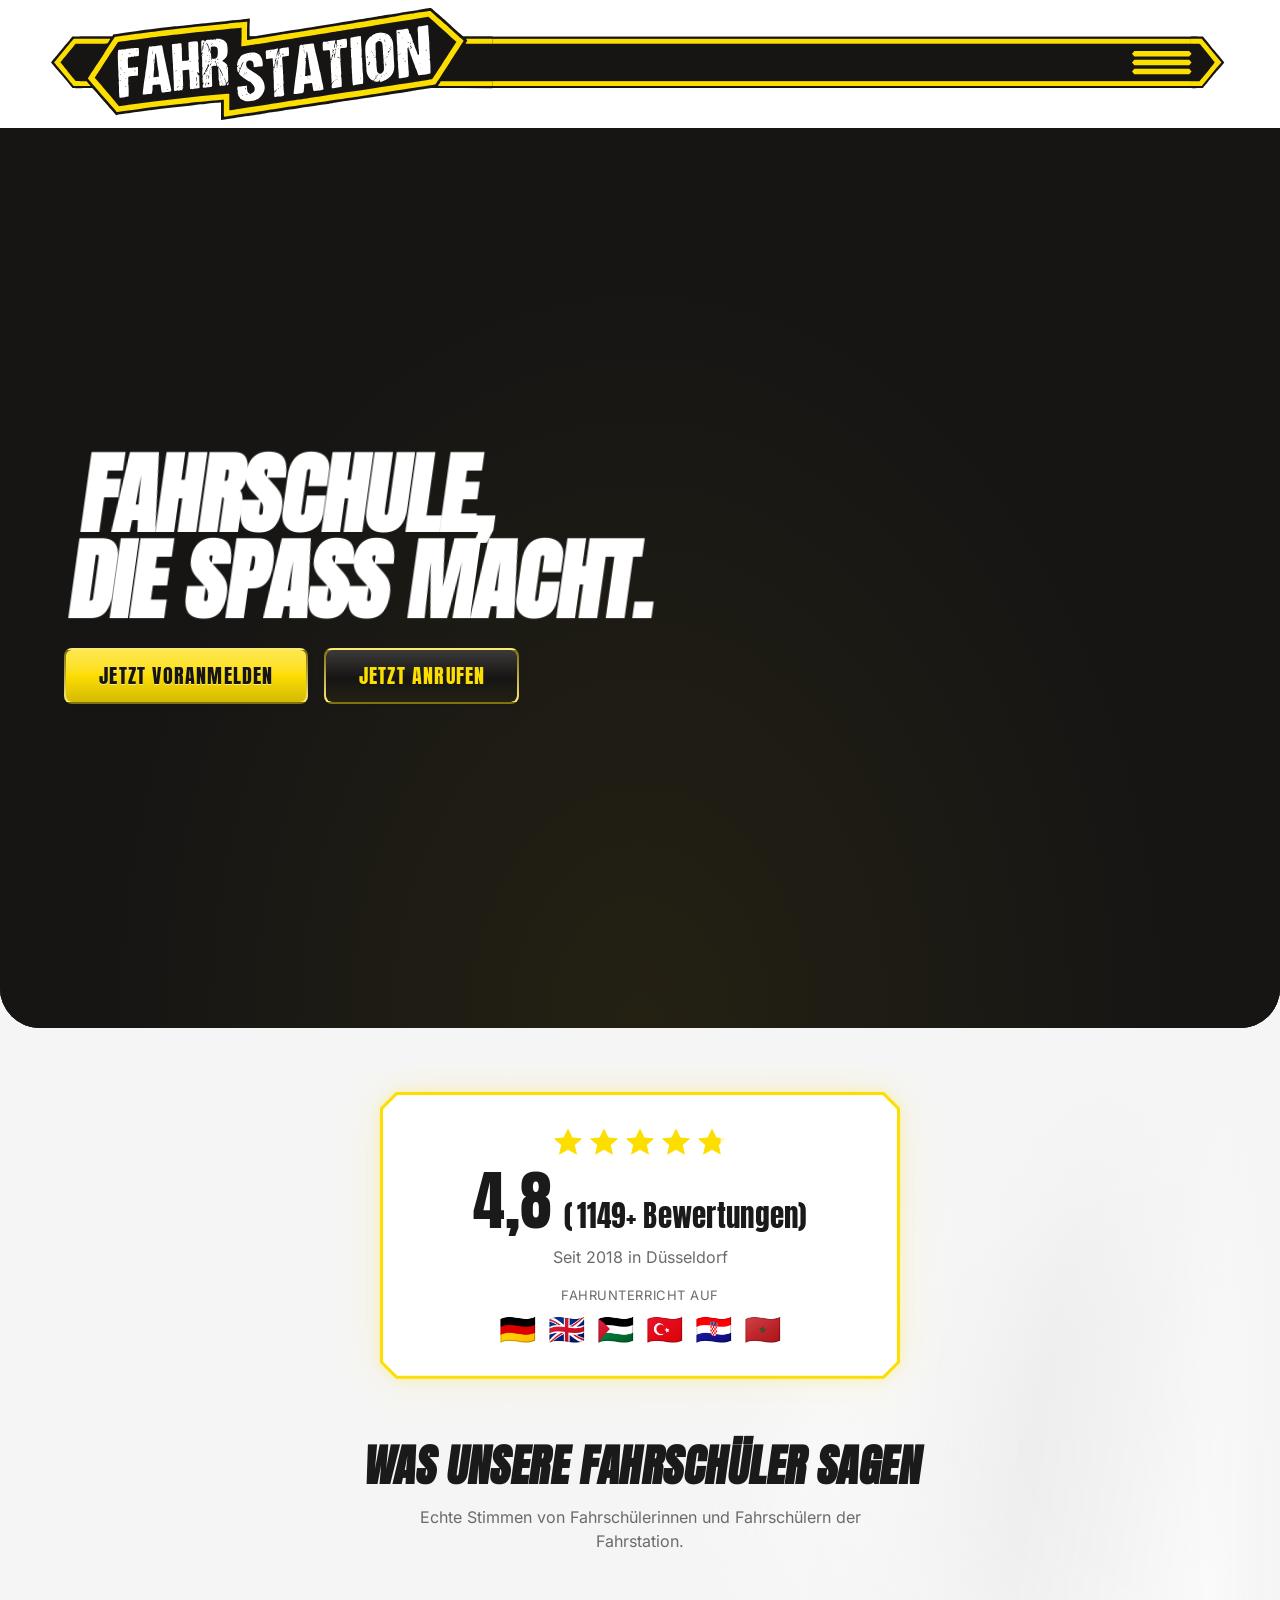
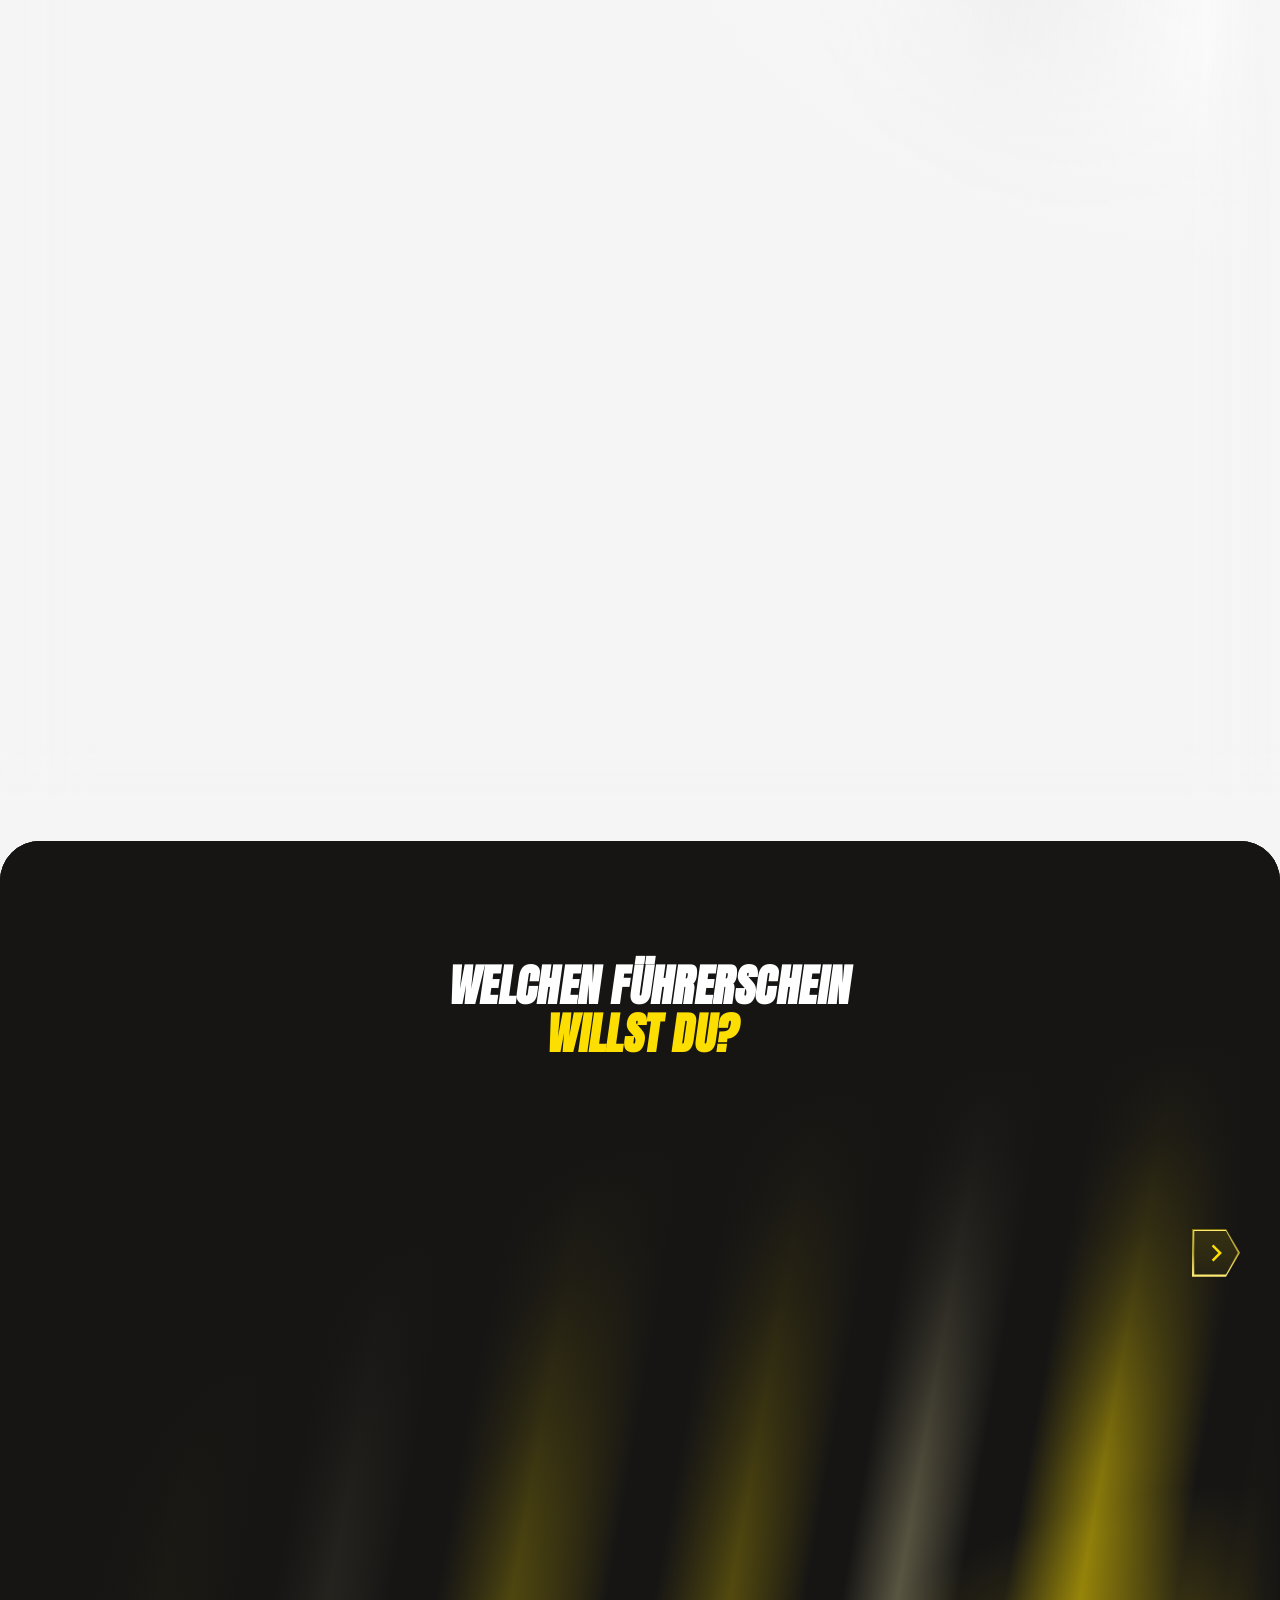
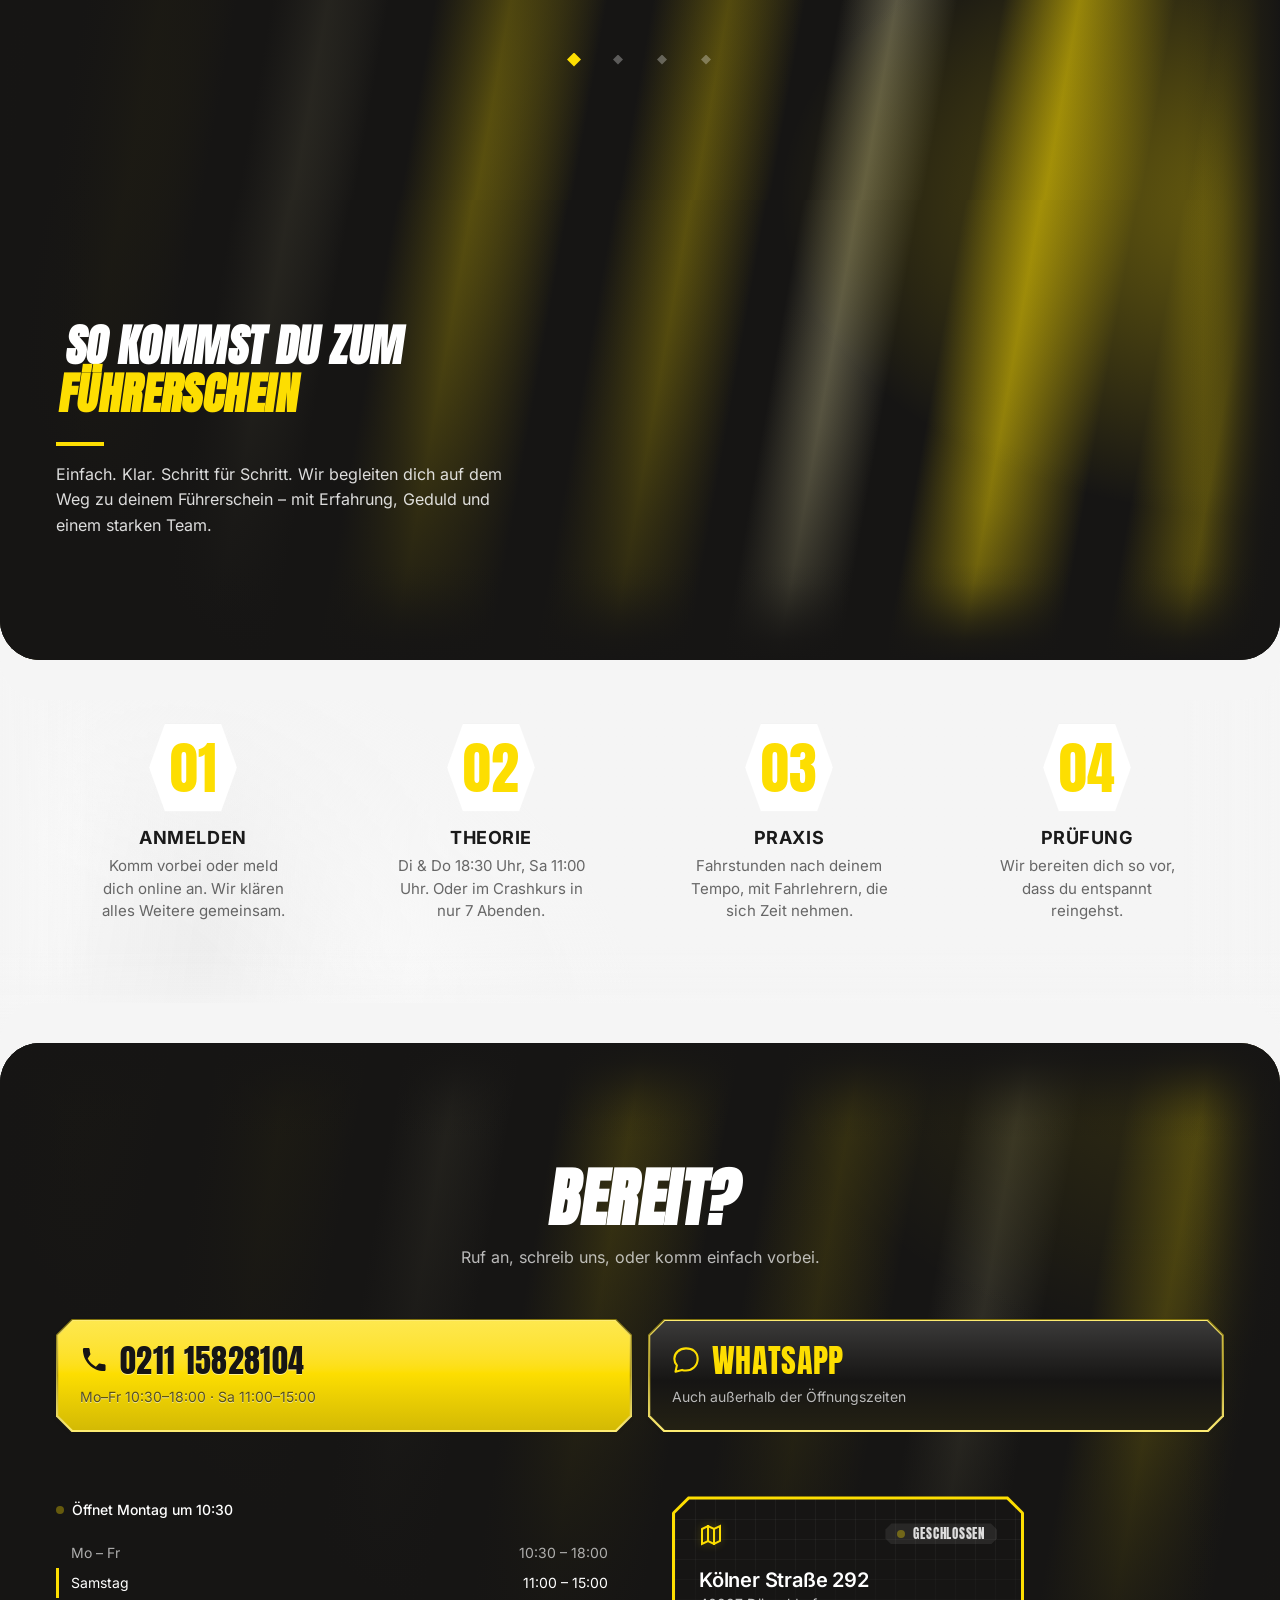
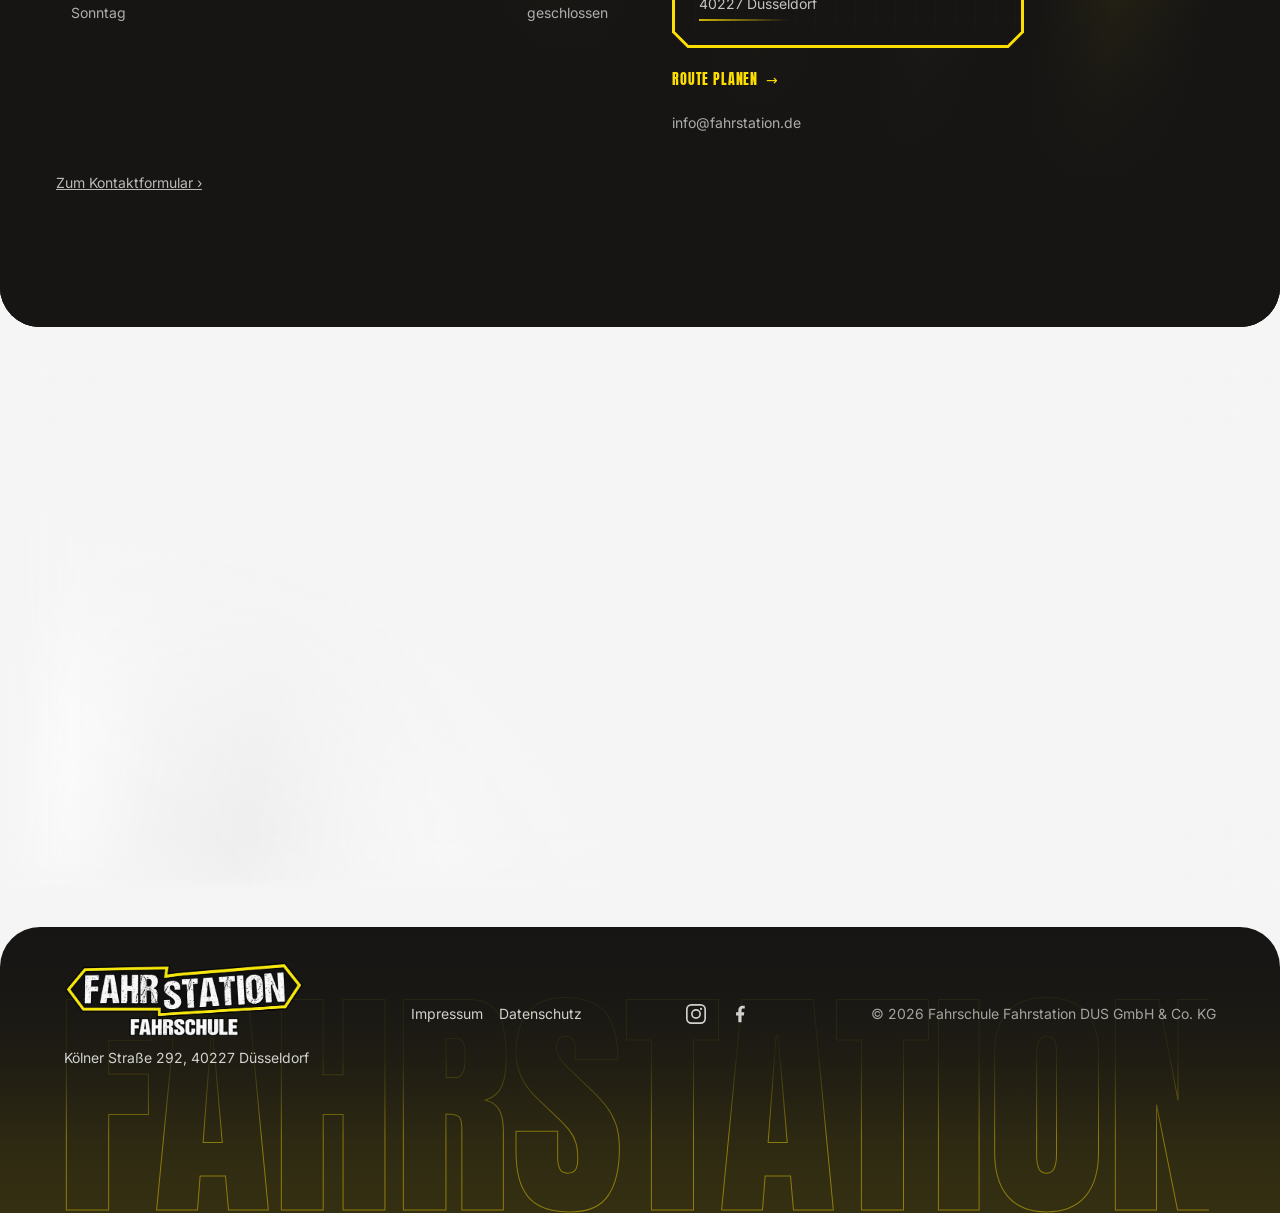
==== index.html @ 168fc4ba "FAQ: Label entfernt, Abstand oben verkürzt Co-Authored-By: Claude Sonnet 5.5 <noreply@anthropic.com>" ====
<!DOCTYPE html>
<html lang="de">
<head>
  <meta charset="UTF-8">
  <meta name="viewport" content="width=device-width, initial-scale=1">
  <title>Fahrstation Düsseldorf – Fahrschule, die Spaß macht</title>
  <meta name="description" content="Deine Fahrschule in Düsseldorf: alle Klassen, mehrsprachig, 5,0 Sterne – Fahrschule, die Spaß macht. Jetzt anmelden!">

  <meta property="og:title" content="Fahrstation Düsseldorf – Fahrschule, die Spaß macht">
  <meta property="og:description" content="Deine Fahrschule in Düsseldorf: alle Klassen, mehrsprachig, 5,0 Sterne – Fahrschule, die Spaß macht.">
  <meta property="og:image" content="assets/og-image.jpg">
  <meta property="og:type" content="website">
  <meta property="og:locale" content="de_DE">

  <link rel="icon" href="assets/icons/favicon.ico">
  <link rel="apple-touch-icon" href="assets/icons/apple-touch-icon.png">
  <link rel="manifest" href="manifest.json">

  <script>document.documentElement.classList.add('js');</script>
  <link rel="stylesheet" href="design-tokens.css?v=1425defe">
  <link rel="stylesheet" href="styles.css?v=71ea2fb0">

  <script type="application/ld+json">
  {
    "@context": "https://schema.org",
    "@type": ["LocalBusiness", "EducationalOrganization"],
    "name": "Fahrschule Fahrstation DUS GmbH & Co. KG",
    "foundingDate": "2018",
    "image": "assets/og-image.jpg",
    "telephone": "+49 211 15828104",
    "address": {
      "@type": "PostalAddress",
      "streetAddress": "Kölner Straße 292",
      "postalCode": "40227",
      "addressLocality": "Düsseldorf",
      "addressCountry": "DE"
    },
    "openingHoursSpecification": [
      {
        "@type": "OpeningHoursSpecification",
        "dayOfWeek": ["Monday", "Tuesday", "Wednesday", "Thursday", "Friday"],
        "opens": "10:30",
        "closes": "18:00"
      },
      {
        "@type": "OpeningHoursSpecification",
        "dayOfWeek": "Saturday",
        "opens": "11:00",
        "closes": "15:00"
      }
    ],
    "hasOfferCatalog": {
      "@type": "OfferCatalog",
      "name": "Führerscheinklassen",
      "itemListElement": [
        { "@type": "Course", "name": "Klasse A" },
        { "@type": "Course", "name": "Klasse B" },
        { "@type": "Course", "name": "Klasse C" },
        { "@type": "Course", "name": "Klasse D" }
      ]
    },
    "sameAs": [
      "https://www.instagram.com/fahrschule_fahrstation",
      "https://www.facebook.com/fahrstationduesseldorf"
    ]
  }
  </script>
  <script type="application/ld+json">
  {
    "@context": "https://schema.org",
    "@type": "FAQPage",
    "mainEntity": [
      {
        "@type": "Question",
        "name": "Wie melde ich mich an und was brauche ich dafür?",
        "acceptedAnswer": {
          "@type": "Answer",
          "text": "Für den Antrag brauchst du einen gültigen Ausweis, ein biometrisches Passfoto, einen Sehtest und den Nachweis über einen Erste-Hilfe-Kurs. Beim Antrag helfen wir dir gerne."
        }
      },
      {
        "@type": "Question",
        "name": "Wann findet der Theorieunterricht statt?",
        "acceptedAnswer": {
          "@type": "Answer",
          "text": "Dienstag und Donnerstag um 18:30 Uhr, Samstag um 11:00 Uhr. Im Crashkurs schaffst du die Theorie in nur 7 Abenden."
        }
      },
      {
        "@type": "Question",
        "name": "Ab welchem Alter darf ich welchen Führerschein machen?",
        "acceptedAnswer": {
          "@type": "Answer",
          "text": "Auto (B): ab 17 mit Begleitung, ab 18 allein. Motorrad: Mofa ab 15, A1 ab 16, A2 ab 18, A ab 24. LKW: C1 ab 18, C ab 21. Bus: D1 ab 18, D ab 24."
        }
      },
      {
        "@type": "Question",
        "name": "Wie viele Fahrstunden brauche ich und was kostet der Führerschein?",
        "acceptedAnswer": {
          "@type": "Answer",
          "text": "Die Zahl der Fahrstunden ist bei jedem anders und hängt davon ab, wie schnell du sicher fährst. Wir fahren in deinem Tempo und sagen dir ehrlich, wann du bereit bist. Vorgeschrieben sind außerdem die Sonderfahrten Überland, Autobahn und Nacht. Ein persönliches Angebot bekommst du direkt bei uns."
        }
      },
      {
        "@type": "Question",
        "name": "Wann erreiche ich euch?",
        "acceptedAnswer": {
          "@type": "Answer",
          "text": "Montag bis Freitag 10:30–18:00 Uhr, Samstag 11:00–15:00 Uhr. Telefon: 0211 15828104. Vor Ort: Kölner Straße 292. Per WhatsApp erreichst du uns auch außerhalb der Öffnungszeiten."
        }
      }
    ]
  }
  </script>
</head>
<body>

  <svg class="sprite-defs" aria-hidden="true" focusable="false" style="position:absolute;width:0;height:0;overflow:hidden">
    <symbol id="wordmark-badge" viewBox="0 0 1545 392"><path fill="#161514" d="M595,361L595,331L589,331C586,332 581,332 577,332C566,333 548,335 533,337C525,337 507,339 493,341C450,345 399,351 367,355C350,357 333,359 330,360C326,361 316,362 307,363C291,365 251,371 236,373L228,375L219,365C205,349 197,340 164,302C155,291 146,282 145,281C143,280 136,280 114,280C99,281 84,281 81,280L75,280L54,254C42,240 25,220 16,210L0,191L2,188C3,187 7,181 12,176C16,171 26,159 35,148C44,138 53,126 57,122C61,118 66,111 69,107L75,100L145,100L214,100L216,96C218,93 219,92 221,92C223,91 260,86 297,81C335,76 404,67 432,64C439,64 447,63 448,63C453,62 506,56 610,46C623,44 647,42 662,41C676,39 690,38 692,37L696,37L695,68L695,99L703,99C708,99 717,98 724,97C730,96 747,93 760,91C774,89 794,86 804,84C822,81 855,76 899,69C929,64 990,55 1021,49C1037,47 1056,44 1064,42C1073,41 1088,39 1099,37C1110,35 1134,31 1152,28C1170,25 1190,22 1195,22C1200,21 1217,18 1233,15C1263,11 1303,4 1320,1C1332,-0 1329,-2 1348,16C1356,22 1375,39 1392,54C1408,69 1426,85 1432,90L1443,100L1494,100L1545,100L1545,190L1545,281L1439,280L1332,280L1312,283C1302,285 1278,288 1260,291C1242,294 1216,298 1202,300C1187,302 1164,306 1150,308C1135,310 1111,314 1096,316C1082,318 1058,322 1044,324C1029,326 1002,330 984,333C966,336 942,339 930,341C920,343 897,346 881,348C865,351 839,355 823,357C807,360 788,363 780,364C772,365 757,367 747,369C729,372 712,375 679,379C670,381 648,384 631,387C614,390 599,392 597,392L595,392L595,361Z"/><path fill="#FDDE01" d="M605,351C605,335 605,321 605,321C603,319 452,335 386,343C329,350 320,352 278,358C257,361 237,363 235,364L230,364L223,355C219,350 202,331 186,313C140,260 129,247 129,246C129,246 134,239 139,230C149,216 166,189 186,159C195,145 223,102 224,101C224,100 314,88 372,81C441,73 509,65 607,56C632,53 659,50 667,50C675,49 683,48 684,48L687,48L686,80C686,107 686,112 687,112C689,112 713,108 778,98C802,94 833,89 848,87C873,83 948,71 985,65C1005,62 1074,51 1154,38C1181,34 1207,29 1212,28C1261,20 1327,10 1329,11C1330,12 1341,22 1353,33C1366,44 1379,56 1382,58C1385,61 1397,72 1408,82C1418,91 1431,103 1436,107C1440,111 1444,115 1444,115C1444,116 1438,125 1431,136C1424,147 1408,171 1396,190C1383,210 1367,235 1360,246C1352,257 1346,267 1346,267C1345,268 1323,271 1150,298C1060,312 1037,315 996,321C953,328 880,339 838,345C818,348 783,354 760,357C737,361 692,368 662,372C631,377 606,381 606,381C605,381 605,368 605,351ZM677,350C705,346 746,340 769,336C792,333 826,327 846,324C866,321 884,319 888,318C891,317 917,313 946,309C1290,257 1333,251 1335,248C1337,246 1349,227 1372,191C1389,166 1405,140 1413,128C1416,123 1419,119 1419,118C1419,118 1394,96 1370,74C1367,72 1360,65 1354,60C1349,55 1339,47 1333,41L1321,31L1299,34C1242,44 1200,50 1156,57C1130,62 1092,68 1071,71C1050,74 1029,78 1024,78C1009,81 927,94 908,97C871,103 858,105 808,113C744,123 673,134 670,134L666,134L667,102C667,84 667,69 667,69C666,69 651,71 633,72C614,74 593,77 584,77C544,81 429,94 385,99C343,104 235,119 235,119C233,121 178,206 165,226L153,244L174,268C194,292 238,343 238,344C238,344 257,341 280,338C385,323 497,310 616,300L624,300L624,329C624,353 624,358 625,358C626,358 649,355 677,350ZM76,269C74,266 59,248 42,228C25,208 11,191 11,191C11,190 76,111 78,109C79,108 96,108 144,108L208,108L203,116C198,123 197,124 194,124C192,125 167,125 138,125L86,125L75,139C28,196 33,190 34,192C35,193 47,207 60,224C74,241 86,255 86,255C86,256 95,256 105,256L125,256L131,264C135,268 138,272 138,272C138,273 125,273 109,273L79,273L76,269ZM1354,272C1354,272 1357,268 1360,264L1364,256L1455,256L1545,256L1545,264L1545,273L1449,273C1397,273 1354,273 1354,272ZM1451,124C1451,124 1452,121 1454,119C1458,113 1458,113 1454,110L1452,108L1498,108L1545,108L1545,116L1545,125L1498,125C1472,125 1451,125 1451,124Z"/><path fill="#FFFFFF" d="M683,326C673,324 660,317 660,312C660,312 660,311 659,311C657,311 655,305 655,302C655,300 655,299 654,299C653,298 653,291 654,291C655,291 655,291 654,290C653,289 652,287 652,283C652,276 653,274 658,275C659,275 660,275 661,275C666,273 677,272 678,273C679,274 679,274 680,273C681,271 684,270 685,272C686,272 686,277 686,282C687,294 690,299 695,299C696,299 697,300 698,301C699,302 699,302 699,301C699,300 700,299 701,299C705,299 710,294 712,290C715,282 712,272 704,265C701,261 698,259 698,258C699,257 698,257 698,258C693,259 658,234 658,229C658,228 660,222 662,216C665,210 667,204 668,202C669,200 670,197 671,196C672,194 673,192 674,190L674,188L671,191C670,192 668,196 667,198C666,200 665,204 664,207C662,211 662,211 660,210C656,207 656,209 659,211L661,214L658,221L655,227L654,224C652,219 650,206 652,206C654,206 657,202 656,200C655,199 655,199 653,202L651,204L651,202C651,194 657,176 660,176C661,176 661,175 661,175C661,172 666,167 671,164C682,157 698,154 712,156C721,158 728,161 732,167C736,172 740,181 740,184C739,185 740,186 740,187C741,187 741,190 741,193C741,196 741,199 741,200C742,203 741,204 728,205C710,208 710,208 709,205C709,204 709,202 710,202C711,201 711,201 710,201C709,201 709,200 709,198C709,187 702,182 693,184C686,186 683,190 683,197C683,208 687,211 719,231C739,245 746,255 748,276C749,287 744,299 735,309C730,315 722,320 721,320C720,319 719,320 719,320C718,321 716,322 713,323C711,324 707,325 705,325C699,327 690,327 683,326ZM240,313C239,312 239,305 238,291C238,280 238,267 237,263C237,258 237,255 238,255C239,254 239,253 238,252C237,250 236,245 237,243C238,243 238,242 237,242C236,242 236,239 236,234C236,229 236,223 236,219C235,215 235,198 234,180C234,145 234,146 240,146C242,146 244,146 245,146C245,145 249,145 254,145C258,144 262,144 263,144C264,143 268,143 271,143C275,142 278,142 279,142C280,141 296,140 302,140L307,140L308,154C308,162 307,168 307,168C307,168 306,168 304,168C303,169 301,169 298,169C295,170 294,170 294,168C294,167 294,167 292,169C291,171 290,171 286,171C284,171 282,171 281,171C281,172 279,172 277,172C269,172 269,173 269,186C269,197 270,208 270,209C270,210 271,210 273,210C274,209 279,209 282,209C286,208 290,208 291,207C292,207 293,207 293,209C294,210 294,210 294,209C294,207 303,205 304,207C305,208 305,234 304,236C303,237 301,237 298,237C296,237 293,237 292,237C292,238 288,238 284,238C275,239 270,240 271,242C271,243 271,244 270,245C269,245 269,246 270,246C271,247 271,264 270,264C269,264 269,264 270,265C272,266 273,308 271,310C270,310 264,311 258,312C251,313 245,313 243,314C242,314 241,313 240,313ZM782,311C782,310 781,306 781,303C781,297 781,296 785,293C788,289 793,284 792,284C791,284 789,286 786,289L781,294L781,292C781,290 781,287 781,286C780,284 780,270 780,255C779,240 779,226 778,223C778,221 778,219 779,219C780,219 779,214 778,213C777,211 777,209 778,209C779,209 779,210 779,210C779,211 780,212 780,212C781,212 782,211 782,210C782,205 785,194 787,192C788,191 788,190 787,190C785,190 783,194 782,200C780,208 779,209 778,204C778,202 777,199 777,196C777,190 776,177 775,176C774,175 774,175 773,176C772,176 769,177 766,177C763,177 761,178 760,178C759,179 754,179 753,178C753,177 752,171 752,163C751,150 752,147 755,148C756,149 757,149 757,148C758,147 766,146 776,145C778,145 780,145 781,145C784,144 794,142 795,142C795,143 792,156 791,157C791,158 791,159 790,160C790,162 790,164 790,166C789,169 789,170 790,170C790,170 791,169 791,168C791,167 791,165 792,164C793,162 793,159 794,156C795,153 795,152 796,153C797,155 797,165 796,166C795,166 795,167 796,167C797,169 798,167 798,164C798,162 799,161 800,161C800,161 801,161 801,160C801,159 801,159 800,159C800,159 799,158 799,156C799,154 799,153 799,153C800,153 800,151 799,149C799,146 800,144 800,143C802,141 822,137 824,138C824,139 825,139 825,138C826,137 831,137 832,138C832,139 833,146 833,153C833,169 833,168 826,168C823,168 821,169 820,169C820,170 818,170 817,170C810,170 809,171 809,178C810,183 811,202 812,220C812,225 812,229 812,230C813,230 813,235 813,240C813,245 813,253 814,258C814,265 814,267 813,267C812,267 812,267 813,268C813,269 814,275 814,282C815,289 815,297 816,299C817,307 815,308 799,310C797,310 792,310 790,311C784,312 783,312 782,311ZM671,307C671,306 670,306 669,306C669,306 668,306 668,307C669,308 670,308 670,308C671,308 671,308 671,307ZM687,304C688,303 685,300 684,301C684,302 685,305 686,305C686,305 687,305 687,304ZM321,302C321,301 322,288 324,273C326,258 328,243 329,240C329,237 330,232 330,228C332,218 332,217 336,188C336,187 337,180 337,174C343,133 342,135 346,135C348,135 349,135 350,135C350,133 352,134 352,135C352,136 352,137 353,137C353,138 354,137 353,136C353,135 353,134 355,134C356,134 357,134 358,134C372,132 386,130 387,130C388,131 389,133 390,135C391,143 396,168 400,186C402,197 405,209 405,212C406,216 407,222 408,224C408,226 409,231 410,234C411,237 412,242 412,246C413,249 415,255 415,260C419,277 419,276 421,286C421,291 419,293 415,293C413,293 406,294 400,295C391,296 389,296 388,295C387,294 385,284 384,272C383,267 382,267 373,268C369,269 365,269 365,269C365,268 363,269 361,269C357,270 354,273 355,276C356,277 356,282 355,288C354,300 353,301 347,301C345,301 340,301 336,302C327,303 321,303 321,302ZM849,299C849,298 850,291 851,282C852,274 854,258 855,248C857,236 858,225 859,221C860,215 863,191 863,186C864,181 866,163 867,158C868,154 868,147 869,142C870,131 871,130 877,129C881,129 881,130 882,132C883,134 883,136 883,136C882,136 883,137 883,138C885,142 885,140 883,134C882,128 881,128 888,128C891,127 897,126 902,126C906,125 912,124 914,124L919,124L921,130C921,134 923,141 924,146C925,151 926,157 927,158C927,159 928,163 929,167C931,175 937,201 939,212C940,217 941,222 942,224C943,226 944,232 945,238C947,247 948,254 951,266C952,268 952,271 952,272C953,274 953,277 953,278C955,283 953,286 950,286C948,287 941,288 934,289C923,291 921,291 919,290C918,289 917,281 915,270C914,262 913,261 907,263C904,263 900,264 899,264C897,264 893,265 891,265L886,267L886,277C884,298 885,297 874,298C870,299 865,299 864,300C854,301 849,301 849,299ZM431,290C431,289 430,283 430,277C430,271 430,258 429,250C429,241 428,227 428,220C427,213 427,203 427,198C426,187 425,168 424,150C424,142 424,134 423,132C423,127 424,126 432,126C435,125 439,125 440,125C451,123 456,123 456,124C457,125 457,133 458,143C458,160 459,184 459,185C461,186 479,184 481,183C483,181 484,176 483,174C482,174 482,164 482,152C481,140 481,130 481,130C481,130 481,128 481,125C480,120 481,119 493,118C515,115 514,115 515,129C515,148 516,169 517,174C517,177 517,180 516,181C515,183 515,186 516,187C517,187 517,196 517,206C518,215 518,224 519,225C520,228 518,229 515,226C512,224 510,225 513,229C514,230 514,230 512,231C510,231 510,231 512,232C515,232 516,233 516,235C516,237 516,237 518,236C519,235 519,236 519,242C519,251 520,269 520,275C521,281 520,281 506,282C503,283 498,283 494,284C490,284 487,284 487,283C487,283 487,279 486,275C486,271 486,261 486,254C485,246 485,234 484,228C484,222 484,216 483,216C482,215 466,217 463,218C460,218 460,220 461,228C461,233 462,245 462,256C463,274 463,275 461,275C460,275 459,276 459,276C459,277 460,278 461,277C464,277 464,279 461,282C460,284 459,285 460,286C462,287 459,288 456,288C455,287 453,287 453,288C450,290 443,290 443,288C443,287 443,287 442,288C441,290 440,290 439,290C438,289 437,290 436,290C436,291 432,291 431,290ZM409,286C409,285 408,285 408,285C407,285 406,285 406,286C406,287 407,287 408,287C408,287 409,287 409,286ZM681,281C681,279 679,278 679,280C679,283 680,286 681,285C682,284 682,282 681,281ZM798,282C799,280 797,280 796,281C795,282 795,283 796,283C796,283 797,283 798,282ZM941,280C941,279 941,279 940,279C939,279 939,279 939,280C939,281 939,281 940,281C941,281 941,281 941,280ZM983,279C981,276 983,265 985,263C988,260 993,253 993,253C992,253 990,255 987,258L982,264L982,258C982,256 982,252 982,250C981,249 981,241 981,232C980,216 979,196 979,191C978,189 979,188 980,188C981,188 981,187 980,186C979,185 978,183 978,182L978,180L980,182C982,184 982,184 982,182C982,179 985,169 987,166C988,162 988,161 985,164C983,165 982,166 983,166C983,167 984,168 983,169C983,170 982,172 982,175C981,177 981,179 980,179C979,179 977,171 977,166C978,155 975,145 973,147C972,147 969,148 965,148C962,149 958,149 957,149C952,151 951,149 951,134C951,119 951,118 957,118C958,118 964,118 969,117C974,116 979,115 980,115C980,116 981,115 982,115C983,114 988,113 990,114C990,115 991,115 991,114C993,112 996,113 996,115C995,115 995,118 994,120C994,123 993,125 993,126C992,128 991,131 991,138C990,143 993,140 994,134C994,130 995,126 996,124L997,122L998,126C998,128 999,130 999,130C1000,130 1001,123 1000,116C1000,112 1000,112 1003,112C1007,111 1015,110 1018,109C1020,109 1023,109 1027,108C1031,107 1034,107 1034,108C1035,109 1036,115 1036,123C1036,137 1036,137 1034,138C1031,139 1019,140 1017,140C1014,140 1012,143 1012,146C1012,156 1013,181 1014,182C1014,183 1014,184 1013,184C1012,185 1012,186 1013,186C1013,187 1014,193 1014,201C1015,209 1015,220 1016,225C1016,232 1016,236 1015,236C1014,238 1014,238 1015,239C1017,240 1019,274 1017,276C1016,277 991,281 986,281C985,281 984,280 983,279ZM444,277C444,277 445,276 446,275C447,275 448,273 446,273C445,273 442,276 442,278C442,278 442,279 443,279C444,279 444,278 444,277ZM532,278C530,277 531,268 533,265C535,262 535,260 533,262C531,263 531,263 531,258C531,256 531,251 530,249C530,246 531,243 531,242C532,240 532,240 531,239C529,238 529,211 531,210C531,209 532,208 531,208C531,207 530,208 529,209C528,210 528,210 529,208C529,207 529,204 529,202C529,201 529,193 529,184C529,176 528,169 528,169C526,169 527,165 529,162C532,157 532,153 529,157L527,159L527,154C527,151 527,147 527,144C526,142 526,135 526,128C526,116 526,116 528,114C531,113 534,113 535,114C535,115 536,116 536,116C537,116 537,115 537,115C536,114 537,113 537,113C538,113 538,114 538,115C537,117 538,118 540,117C541,116 542,115 542,114C541,112 546,111 552,111C555,111 557,111 558,111C559,110 565,110 565,111C565,112 566,112 567,111C568,110 570,109 572,109C575,109 575,109 574,111C573,112 573,113 574,113C575,113 576,112 576,110C577,108 578,108 585,108C591,108 593,108 594,109C594,110 595,111 596,110C602,109 611,116 615,124C619,135 620,160 615,169C613,173 607,180 603,182C599,185 599,187 604,188C608,190 612,193 616,199L618,203L616,205C613,208 613,210 616,207C618,206 618,206 619,207C620,209 620,215 619,215C618,215 618,215 619,216C619,217 620,225 620,236C621,254 621,254 618,258C617,260 616,262 616,262C616,265 614,262 612,256C609,248 607,244 606,244C606,244 607,248 609,253C613,263 614,267 612,267C611,267 611,268 611,269C612,271 609,272 602,272C598,272 598,272 599,270C600,269 600,269 599,269C598,269 597,270 597,271C596,272 595,273 594,273C590,273 589,270 589,262C589,258 588,255 588,255C587,254 586,241 587,240C588,240 588,239 587,239C587,238 586,231 586,223L585,209L587,211C590,214 592,217 592,220C592,220 593,223 594,224C597,228 600,234 600,236C600,236 601,237 602,237C603,237 604,238 597,224C594,217 591,212 590,212C588,212 586,208 587,206C588,205 588,205 587,205C586,205 585,205 585,206C585,208 584,207 582,204C580,202 580,202 581,200C582,199 579,192 577,193C577,194 578,195 579,196C580,198 580,198 579,199C578,200 578,201 578,202C578,203 577,203 575,202C570,202 562,204 562,206C562,207 561,208 561,209C560,210 560,210 561,209C563,209 563,210 563,223C563,237 564,257 564,268C565,276 564,277 552,277C546,277 542,278 542,278C542,280 537,279 537,278C536,277 536,277 536,278C536,279 533,279 532,278ZM263,274C263,274 262,273 261,273C259,273 259,273 260,274C261,275 262,276 262,276C263,276 263,275 263,274ZM805,274C805,273 805,273 804,273C803,273 803,273 803,274C803,275 803,275 804,275C805,275 805,275 805,274ZM544,262L544,260L542,263C540,265 539,267 540,267C541,268 541,270 541,271C541,274 541,274 542,270C542,268 543,264 544,262ZM511,269C511,268 512,266 512,265C513,264 513,264 512,263C511,262 510,263 510,265C509,267 508,269 508,270C507,270 507,271 508,271C509,273 510,271 511,269ZM928,271C928,270 927,270 927,270C926,270 926,270 926,271C927,272 928,272 928,272C929,272 929,272 928,271ZM1057,270C1056,268 1055,259 1054,240C1054,233 1054,227 1053,227C1053,226 1053,223 1053,220C1053,216 1053,211 1052,207C1052,203 1052,194 1052,186C1052,178 1051,172 1051,172C1050,172 1050,170 1050,168C1050,165 1050,159 1050,154C1049,145 1049,144 1051,142C1052,140 1052,140 1051,140C1049,141 1049,142 1048,124C1048,121 1048,115 1048,112C1047,105 1048,103 1054,103C1057,102 1062,102 1065,101C1068,100 1072,100 1074,99C1076,99 1079,99 1080,99C1085,97 1085,96 1086,130C1087,140 1087,149 1088,150C1088,151 1088,153 1087,153C1086,154 1086,155 1087,155C1088,156 1088,171 1087,171C1086,171 1086,171 1086,172C1086,173 1087,173 1088,173C1089,173 1089,175 1089,181C1089,185 1089,191 1090,193C1090,195 1090,203 1090,210C1091,218 1091,226 1092,230C1093,246 1093,263 1092,264C1091,266 1088,266 1084,266C1080,267 1077,267 1076,267C1075,268 1072,268 1068,269C1065,270 1062,270 1060,271C1059,271 1058,270 1057,270ZM615,269C615,268 616,266 618,263L621,258L621,262C622,268 621,270 618,270C617,270 616,270 615,269ZM601,264C599,261 597,260 597,260C597,261 604,269 605,268C605,268 604,266 601,264ZM796,268C796,267 795,266 794,266C794,266 793,267 793,268C793,268 794,269 794,269C795,269 796,268 796,268ZM553,265C556,262 555,261 552,262C549,262 548,263 549,266C550,268 552,267 553,265ZM611,263C611,262 610,261 609,262C608,262 609,264 610,264C611,264 611,264 611,263ZM591,259C590,258 590,258 590,259C590,260 591,261 592,260C592,260 592,259 591,259ZM596,257C596,256 596,256 595,256C594,256 594,256 594,257C594,258 594,258 595,258C596,258 596,258 596,257ZM1136,257C1134,257 1132,256 1131,256C1130,255 1135,246 1137,246C1139,246 1139,245 1139,244C1138,243 1139,241 1142,238C1144,235 1146,233 1146,232C1145,232 1139,239 1134,247L1128,255L1123,252C1112,245 1104,230 1104,216C1104,213 1104,210 1104,209C1103,208 1103,202 1103,195C1102,188 1102,176 1101,168C1098,130 1101,118 1113,105C1118,99 1119,99 1121,100C1122,101 1122,101 1122,99C1121,98 1128,92 1131,92C1132,92 1133,91 1134,91C1136,89 1140,88 1148,87C1150,87 1153,87 1154,86C1159,86 1171,89 1178,92C1190,99 1198,115 1198,134C1198,142 1200,178 1201,194C1203,215 1199,228 1187,241C1179,249 1170,254 1159,257C1150,259 1150,259 1151,254L1151,250L1149,254C1147,258 1145,259 1136,257ZM244,255C244,254 243,254 242,254C241,254 241,255 242,256C242,257 244,256 244,255ZM511,250C511,246 511,243 511,243C510,243 510,242 510,241C509,240 509,242 509,247C509,255 510,258 511,257C511,256 511,253 511,250ZM449,254C449,254 448,253 447,253C446,253 446,253 447,254C448,255 449,256 449,256C450,256 450,255 449,254ZM597,252C596,251 595,253 596,254C596,255 596,255 597,254C597,253 597,253 597,252ZM370,252C370,251 369,250 369,250C368,250 368,251 369,252C369,252 370,253 370,253C371,253 371,252 370,252ZM998,252C998,251 998,251 997,251C996,251 996,251 996,252C996,253 996,253 997,253C998,253 998,253 998,252ZM905,250C904,249 904,249 904,250C904,251 905,252 906,251C906,251 906,250 905,250ZM1002,249C1002,248 1002,248 1001,248C1000,248 1000,248 1000,249C1000,250 1000,250 1001,250C1002,250 1002,250 1002,249ZM263,247C263,246 263,246 262,246C261,246 261,246 261,247C261,248 261,248 262,248C263,248 263,248 263,247ZM546,245C546,244 546,243 545,243C544,243 543,246 544,247C544,249 546,247 546,245ZM900,246C899,245 899,245 899,246C899,247 900,248 901,247C901,247 901,246 900,246ZM1084,247C1084,246 1084,246 1083,246C1082,246 1082,246 1082,247C1082,248 1082,248 1083,248C1084,248 1084,248 1084,247ZM553,244C554,238 554,235 553,235C552,235 551,236 551,242C550,248 551,249 553,244ZM1152,246C1153,245 1153,244 1152,244C1152,244 1151,245 1151,246C1150,246 1150,247 1150,247C1151,247 1151,246 1152,246ZM595,244C595,244 595,243 594,243C593,243 592,245 593,245C594,246 595,246 595,244ZM1217,245C1217,244 1217,243 1217,242C1217,242 1217,236 1217,229C1216,222 1216,213 1215,209C1215,205 1215,194 1214,186C1213,174 1213,169 1214,168C1215,167 1215,167 1214,167C1213,167 1213,165 1213,162C1213,160 1213,153 1212,148C1212,144 1212,137 1212,134C1210,112 1210,102 1210,93C1209,87 1209,82 1209,81C1207,80 1210,77 1212,77C1213,78 1215,77 1216,77C1216,76 1220,76 1224,76C1228,75 1231,75 1232,75C1234,73 1248,72 1249,73C1251,75 1254,84 1253,86C1253,86 1253,87 1254,88C1255,88 1257,90 1258,93C1259,95 1261,101 1263,106C1267,116 1267,118 1266,118C1265,117 1265,117 1265,118C1265,118 1266,119 1267,120C1269,121 1273,132 1273,134C1272,134 1272,135 1273,135C1273,136 1276,142 1279,150C1284,165 1284,166 1287,164C1288,163 1288,161 1288,156C1287,152 1287,150 1288,150C1289,150 1289,150 1288,149C1287,148 1286,135 1285,114C1285,97 1284,82 1283,76C1283,67 1285,64 1290,64C1295,64 1297,63 1305,62C1318,60 1319,60 1320,61C1320,62 1321,70 1321,81C1322,91 1322,100 1323,102C1323,103 1323,111 1324,120C1324,141 1325,153 1326,167C1327,177 1326,179 1325,180C1324,182 1324,182 1325,182C1327,182 1327,183 1328,202C1328,207 1328,214 1328,218C1329,229 1329,230 1319,231C1316,232 1307,233 1300,234C1290,236 1287,236 1286,235C1285,233 1280,221 1280,219C1280,218 1280,217 1279,217C1279,216 1278,214 1277,212C1276,210 1274,205 1273,200C1271,195 1269,190 1268,188C1267,185 1264,176 1260,166C1257,156 1254,148 1254,147C1254,146 1254,145 1253,145C1251,145 1251,141 1253,139C1254,138 1254,138 1252,138C1247,139 1247,140 1248,149C1249,169 1249,178 1249,179C1248,179 1248,180 1249,180C1249,180 1250,186 1250,194C1251,201 1251,213 1252,220C1253,240 1253,242 1245,242C1242,243 1240,243 1239,243C1238,244 1236,244 1234,244C1231,245 1227,245 1224,246C1219,246 1218,246 1217,245ZM346,242C346,241 346,241 345,241C344,241 344,241 344,242C344,243 344,243 345,243C346,243 346,243 346,242ZM899,242C899,241 899,240 898,240C898,240 898,241 898,242C898,242 898,243 899,243C900,243 900,242 899,242ZM373,241L378,241L377,234C377,227 377,226 376,220C375,215 374,208 373,203C373,201 372,193 371,186C370,179 369,169 368,166C368,161 367,159 366,159C366,159 365,159 365,160C365,160 364,165 364,170C363,176 363,183 363,186C363,189 363,192 362,192C362,192 361,195 361,199C361,202 361,209 361,214C360,219 360,227 359,232L359,242L363,242C366,242 370,242 373,241ZM547,238C547,235 547,233 546,234C545,235 544,241 545,241C545,241 546,240 547,238ZM1002,239C1002,238 1002,238 1001,238C1000,238 1000,238 1000,239C1000,240 1000,240 1001,240C1002,240 1002,240 1002,239ZM1138,238C1140,235 1139,235 1136,238C1135,239 1134,240 1135,240C1135,240 1137,239 1138,238ZM1158,237C1158,236 1157,236 1157,237C1156,237 1156,238 1156,239C1157,240 1158,240 1158,239C1159,239 1159,238 1158,237ZM455,238C455,238 455,237 454,236C453,236 453,237 453,237C453,238 453,239 454,239C455,239 455,239 455,238ZM876,238C876,237 875,236 874,237C873,237 874,239 875,239C876,239 876,239 876,238ZM997,237C997,236 997,236 996,236C995,236 995,237 995,238C995,238 995,239 996,238C997,238 997,237 997,237ZM900,236C905,236 909,235 909,235C909,235 909,232 909,228C907,217 907,217 907,215C906,214 905,207 904,200C904,197 899,166 897,156C897,151 894,152 894,158C894,161 894,166 893,171L893,178L891,176C890,175 889,174 888,174C888,175 891,180 892,180C893,180 893,181 893,182C893,183 892,183 890,182C890,181 889,181 889,182C888,182 889,184 890,184C892,186 892,186 892,192C891,196 891,203 891,208C890,213 890,222 890,228C889,235 889,238 890,238C891,238 895,237 900,236ZM540,230C541,226 541,226 539,227C538,227 538,227 538,226C539,226 539,225 538,225C537,224 537,225 536,227C536,229 535,230 535,231C534,231 534,232 534,234C534,236 534,236 536,234C537,233 539,231 540,230ZM594,235C594,234 594,234 593,234C592,234 592,234 592,235C592,236 592,236 593,236C594,236 594,236 594,235ZM677,233C676,233 674,234 674,235C674,236 675,236 676,235C676,234 677,234 677,233ZM1167,235C1168,234 1166,233 1165,234C1164,234 1165,236 1166,236C1166,236 1167,236 1167,235ZM244,232C244,232 243,231 243,231C241,232 241,234 242,234C243,234 244,233 244,232ZM557,228C556,227 556,224 556,221C557,218 557,217 556,219C554,224 556,233 558,231C558,230 558,229 557,228ZM589,228C589,227 589,227 588,228C587,228 587,229 587,229C587,230 587,230 588,230C589,229 589,228 589,228ZM684,228C685,228 685,227 685,226C684,226 681,227 681,229C681,230 682,230 684,228ZM1156,229C1162,226 1167,217 1165,213C1165,212 1165,210 1166,209C1167,208 1167,208 1166,208C1165,208 1165,206 1165,203C1165,201 1165,198 1165,197C1164,196 1164,189 1164,181C1163,173 1163,166 1163,165C1162,164 1162,158 1162,151C1160,126 1160,124 1158,121C1154,114 1146,114 1140,120L1136,124L1136,133C1136,138 1136,142 1136,143C1135,144 1135,145 1136,145C1137,146 1138,172 1136,172C1136,172 1135,172 1135,173C1135,174 1136,174 1136,174C1138,174 1138,175 1138,178C1138,181 1138,184 1139,186C1139,187 1139,193 1139,199C1141,222 1141,223 1145,227C1148,230 1151,231 1156,229ZM1174,228C1174,226 1172,227 1172,229C1171,230 1171,230 1172,230C1173,230 1174,229 1174,228ZM678,228C678,227 678,227 677,227C676,227 676,227 676,228C676,229 676,229 677,229C678,229 678,229 678,228ZM258,227C258,226 257,226 256,226C256,226 255,226 255,227C255,228 256,228 256,228C257,228 258,228 258,227ZM544,222C542,219 543,217 546,219C547,220 547,220 548,218C548,217 548,216 547,216C545,216 546,214 548,212C549,211 550,209 549,209C549,208 550,206 552,205C554,203 554,202 553,201C553,200 552,199 552,198C552,196 551,196 549,199C548,201 547,202 548,203C549,203 548,206 545,210C544,212 543,214 543,214C543,215 542,216 541,218C539,220 539,220 540,222C543,225 546,225 544,222ZM787,223C787,222 787,222 786,222C785,222 785,222 785,223C785,224 785,224 786,224C787,224 787,224 787,223ZM440,218C440,216 439,217 437,219C435,222 436,224 438,221C439,220 440,218 440,218ZM295,221C296,221 295,219 294,218C293,217 293,217 293,219C293,222 294,223 295,221ZM495,220C495,219 495,219 494,220C493,220 493,221 493,221C493,222 493,222 494,222C495,221 495,220 495,220ZM248,216C248,215 247,215 246,215C246,215 245,215 245,216C245,217 246,217 246,217C247,217 248,217 248,216ZM558,214C558,214 558,213 557,213C556,213 556,214 556,214C556,215 556,216 557,216C558,216 558,215 558,214ZM615,212C615,212 615,211 614,210C613,210 613,211 613,211C613,212 613,213 614,213C615,213 615,213 615,212ZM684,210C684,210 684,209 683,210C682,210 682,211 682,212C682,212 682,213 683,212C684,212 684,211 684,210ZM1296,210C1296,209 1294,210 1294,212C1294,213 1294,213 1295,212C1296,211 1297,210 1296,210ZM245,210C247,207 245,206 244,209C243,210 242,211 242,211C242,213 244,212 245,210ZM999,209C999,208 999,208 998,208C997,209 997,210 997,210C997,211 997,211 998,210C999,210 999,209 999,209ZM792,207C792,206 792,206 791,206C790,206 790,206 790,207C790,208 790,208 791,208C792,208 792,208 792,207ZM805,203C802,200 799,199 801,201C801,202 807,206 808,206C808,206 807,205 805,203ZM792,202C794,191 795,180 795,180C794,180 794,182 793,184C792,189 791,194 791,192C791,191 791,190 790,190C789,190 789,191 790,194C790,196 790,199 790,201C790,206 792,206 792,202ZM584,202C584,201 583,201 583,202C582,202 581,203 582,203C582,204 584,203 584,202ZM1173,197C1171,195 1170,196 1171,200C1171,203 1171,203 1173,201C1174,199 1174,199 1173,197ZM560,198C559,197 560,196 560,195C561,194 562,193 562,193C562,191 558,195 557,198C557,199 557,200 557,200C559,201 560,200 560,198ZM1114,197C1114,197 1115,195 1115,193C1117,190 1117,189 1116,188C1115,187 1112,191 1112,194C1112,195 1112,196 1111,196C1110,196 1110,198 1111,200C1113,201 1115,199 1114,197ZM586,192C586,191 584,192 584,194C584,195 584,195 585,194C586,193 587,192 586,192ZM1171,192C1171,191 1171,190 1170,190C1169,191 1169,192 1169,193C1169,193 1169,194 1170,194C1171,194 1171,193 1171,192ZM1293,194C1293,193 1291,192 1291,193C1290,194 1291,194 1291,194C1292,194 1293,194 1293,194ZM576,187C573,185 572,185 574,189C575,192 575,192 577,190C578,189 578,189 576,187ZM360,189C360,187 358,186 358,188C358,189 360,191 361,191C361,190 361,190 360,189ZM555,187C555,186 555,186 554,186C553,185 551,188 552,190C552,191 552,191 554,189C554,188 555,187 555,187ZM583,190C583,189 583,189 582,189C581,189 581,189 581,190C581,191 581,191 582,191C583,191 583,191 583,190ZM1244,183C1244,182 1242,183 1240,185C1239,187 1237,189 1237,189C1237,190 1239,189 1240,187C1242,185 1244,183 1244,183ZM488,187C487,186 486,186 485,186C484,187 486,189 488,189C489,189 489,189 488,187ZM563,186C563,186 562,185 562,185C561,185 560,186 560,187C560,188 562,188 563,186ZM789,187C789,187 788,186 788,185C787,184 787,183 788,180C790,177 790,175 788,176C787,177 786,178 786,179C786,181 785,182 784,182C783,182 783,184 785,186C786,188 789,189 789,187ZM544,186C544,185 543,185 542,185C542,185 541,185 541,186C541,187 542,187 542,187C543,187 544,187 544,186ZM361,183C360,180 358,179 358,181C358,182 361,186 362,186C362,185 362,184 361,183ZM246,184C246,183 246,183 245,183C244,183 244,183 244,184C244,185 244,185 245,185C246,185 246,185 246,184ZM556,178C556,177 556,177 555,178C554,178 554,179 554,180C554,182 554,182 555,180C555,179 556,178 556,178ZM565,177C566,177 567,178 568,178C570,180 571,180 571,178C571,178 572,177 573,177C581,177 584,169 584,154C584,138 581,135 568,135C564,135 561,136 560,136C559,137 559,149 560,151C561,151 561,152 560,152C559,152 552,138 552,135C552,133 546,123 544,122C543,122 543,122 544,124C545,125 546,127 546,128C546,129 547,131 548,132C552,139 554,146 551,151C550,152 550,153 551,153C551,153 552,152 553,150L554,146L557,151C560,156 561,158 559,156C558,155 557,155 557,156C556,157 556,157 557,157C559,157 562,164 560,165C559,166 559,166 560,166C561,167 561,170 561,174C561,181 562,184 563,180C563,179 564,177 565,177ZM583,181C584,180 584,179 583,178C583,177 582,177 582,178C582,178 582,180 581,180C581,182 582,183 583,181ZM575,180C576,179 576,178 575,178C575,178 574,179 574,180C573,180 573,181 574,181C574,181 575,180 575,180ZM588,179C588,178 586,177 586,178C585,179 586,179 586,179C587,179 588,179 588,179ZM796,177C796,176 796,174 797,173C797,171 797,171 796,172C794,175 793,178 795,178C796,178 796,177 796,177ZM1234,177C1234,176 1233,176 1232,176C1232,176 1231,176 1231,177C1231,178 1232,178 1232,178C1233,178 1234,178 1234,177ZM786,175C786,174 785,174 784,174C783,174 783,175 784,176C784,177 786,176 786,175ZM994,168C994,166 995,161 995,158C997,149 996,148 994,157C993,162 992,163 991,161C991,160 990,159 990,159C989,159 990,163 991,164C991,164 992,165 992,166C992,167 992,170 992,172C992,179 994,175 994,168ZM1011,176C1011,175 1004,171 1002,171C1000,171 1002,173 1007,175C1011,177 1011,177 1011,176ZM1170,175C1170,174 1170,174 1169,174C1168,174 1168,174 1168,175C1168,176 1168,176 1169,176C1170,176 1170,176 1170,175ZM557,172C555,172 555,173 556,174C556,175 556,175 557,174C558,173 558,172 557,172ZM1109,173C1109,172 1109,171 1108,170C1107,168 1105,170 1106,173C1107,175 1109,175 1109,173ZM1132,174C1132,173 1132,173 1131,173C1130,173 1130,173 1130,174C1130,175 1130,175 1131,175C1132,175 1132,175 1132,174ZM1177,171C1178,170 1179,168 1178,168C1178,168 1174,171 1174,172C1174,174 1176,173 1177,171ZM805,170C805,170 805,169 804,169C803,169 803,170 803,170C803,171 803,172 804,172C805,172 805,171 805,170ZM530,165C530,163 528,165 529,167C529,168 529,168 530,167C531,166 531,165 530,165ZM549,166C549,166 548,165 548,165C547,165 546,166 546,167C546,168 548,168 549,166ZM556,164C555,163 555,164 555,166C555,167 555,168 556,167C556,167 556,165 556,164ZM1131,165C1131,164 1130,164 1129,164C1129,165 1129,166 1130,166C1132,167 1133,166 1131,165ZM687,165C688,165 688,164 687,164C686,163 686,164 686,164C686,166 687,166 687,165ZM804,165C804,164 804,164 803,164C802,164 802,164 802,165C802,166 802,166 803,166C804,166 804,166 804,165ZM250,163C250,162 249,162 248,162C247,162 247,162 248,163C249,165 251,165 250,163ZM1219,162C1218,160 1217,161 1217,164C1218,165 1218,165 1219,164C1220,163 1220,163 1219,162ZM700,163C700,162 700,162 699,162C698,162 698,162 698,163C698,164 698,164 699,164C700,164 700,164 700,163ZM814,162C814,160 811,158 810,160C809,161 809,161 810,163C812,164 814,164 814,162ZM357,158C357,155 356,153 355,153C354,153 354,155 355,156C356,156 356,158 356,160C356,161 356,163 357,163C357,163 357,161 357,158ZM1182,162C1182,161 1182,161 1181,161C1181,161 1180,161 1180,162C1179,163 1180,163 1180,163C1181,163 1182,163 1182,162ZM1244,161C1244,161 1244,160 1243,160C1242,159 1242,160 1242,160C1242,161 1242,162 1243,162C1244,162 1244,162 1244,161ZM278,158C278,158 277,158 275,158C272,158 271,160 274,160C276,161 278,159 278,158ZM433,159C434,157 432,157 431,158C430,159 430,160 431,160C431,160 432,160 433,159ZM1224,159C1224,158 1224,158 1223,158C1222,158 1222,158 1222,159C1222,160 1222,160 1223,160C1224,160 1224,160 1224,159ZM887,156C886,155 886,155 886,156C886,158 887,159 888,158C888,157 888,156 887,156ZM988,153C987,151 985,151 985,154C985,156 987,158 988,157C989,156 989,155 988,153ZM1127,157C1126,155 1124,155 1124,156C1124,157 1125,158 1126,158C1126,158 1127,157 1127,157ZM1184,153C1186,150 1186,149 1185,149C1183,149 1179,154 1179,155C1179,158 1182,156 1184,153ZM770,152C770,151 770,151 769,151C768,151 767,152 767,153C767,154 767,154 768,154C769,154 770,153 770,152ZM1123,153C1123,152 1123,152 1122,152C1121,152 1121,152 1121,153C1121,154 1121,154 1122,154C1123,154 1123,154 1123,153ZM887,151C887,149 885,147 884,148C884,149 885,152 886,152C887,152 887,151 887,151ZM356,148C355,147 355,148 355,149C355,150 355,151 356,150C356,150 356,148 356,148ZM990,147C989,145 986,147 987,150C988,151 988,151 990,150C991,148 991,148 990,147ZM300,149C300,148 300,148 299,148C298,148 298,148 298,149C298,150 298,150 299,150C300,150 300,150 300,149ZM532,146C533,143 533,140 534,128C535,126 535,123 536,122C538,119 537,119 534,121C532,124 532,124 533,125C534,126 534,127 532,131C530,133 529,136 530,136C530,137 530,140 530,144C530,151 531,152 532,146ZM998,144C998,144 998,143 997,143C996,143 995,145 995,148C995,150 998,146 998,144ZM1315,148C1316,148 1316,147 1315,146C1313,146 1311,147 1311,148C1312,149 1315,149 1315,148ZM986,146C986,145 986,145 985,145C984,145 984,146 984,147C984,147 984,148 985,148C986,147 986,146 986,146ZM1190,143C1190,142 1189,142 1189,143C1188,143 1188,144 1188,145C1189,146 1190,146 1190,145C1191,145 1191,144 1190,143ZM1262,140C1263,140 1263,138 1262,138C1262,137 1261,136 1260,134C1260,131 1259,131 1257,132C1256,133 1256,133 1258,135L1260,138L1257,141C1253,144 1253,146 1257,143C1259,141 1261,140 1262,140ZM1007,142C1007,141 1006,140 1005,141C1004,141 1005,143 1006,143C1007,143 1007,143 1007,142ZM1187,141C1187,140 1187,140 1186,140C1185,140 1184,141 1184,142C1184,143 1184,143 1185,143C1186,143 1187,142 1187,141ZM541,139C540,138 540,139 540,140C540,141 540,142 541,141C541,141 541,139 541,139ZM999,135C1000,132 1000,130 998,131C998,132 997,139 998,139C998,139 999,137 999,135ZM1191,138C1191,137 1189,135 1189,135C1188,136 1189,139 1190,139C1191,139 1191,139 1191,138ZM490,134C490,133 490,133 489,133C488,133 488,133 488,134C488,135 488,135 489,135C490,135 490,135 490,134ZM1017,133C1016,131 1013,129 1012,131C1011,132 1011,132 1012,133C1014,134 1017,134 1017,133ZM1172,131C1172,130 1172,130 1171,130C1170,130 1170,130 1170,131C1170,132 1170,132 1171,132C1172,132 1172,132 1172,131ZM1003,130C1003,129 1003,129 1002,129C1001,129 1001,129 1001,130C1001,131 1001,131 1002,131C1003,131 1003,131 1003,130ZM563,128C564,127 565,125 565,125C565,123 565,123 563,125C559,129 559,131 563,128ZM543,127C544,126 542,125 541,126C540,126 541,128 542,128C542,128 543,128 543,127ZM1259,122C1257,120 1255,123 1257,125C1258,126 1258,126 1259,124C1259,123 1259,122 1259,122ZM1073,124C1073,123 1072,122 1072,122C1070,122 1070,123 1071,124C1072,125 1073,125 1073,124ZM1251,119C1248,118 1248,118 1249,120C1250,121 1250,121 1249,122C1249,123 1248,124 1248,124C1248,125 1249,124 1250,122C1253,120 1253,119 1251,119ZM971,123C971,122 970,122 970,122C969,122 968,122 968,123C968,124 969,124 970,124C970,124 971,124 971,123ZM607,121C607,121 607,120 606,121C605,121 605,122 606,122C606,123 607,123 607,121ZM1170,117C1169,117 1169,115 1169,113C1169,111 1169,110 1168,110C1168,110 1167,111 1167,113C1168,114 1168,116 1168,117C1168,118 1168,119 1169,119C1170,119 1170,118 1170,117ZM590,117C590,116 590,116 589,116C588,116 588,116 588,117C588,118 588,118 589,118C590,118 590,118 590,117ZM1150,110C1150,109 1150,108 1149,108C1149,108 1148,109 1148,110C1148,110 1149,111 1149,111C1150,111 1150,110 1150,110ZM1154,109C1154,108 1154,108 1153,108C1153,108 1152,108 1152,109C1151,110 1152,110 1152,110C1153,110 1154,110 1154,109ZM1190,106C1190,105 1190,105 1189,105C1188,105 1188,105 1188,106C1188,107 1188,107 1189,107C1190,107 1190,107 1190,106ZM1232,104C1232,103 1232,103 1231,104C1230,106 1230,107 1231,106C1232,106 1232,105 1232,104ZM1155,100C1156,100 1156,99 1155,99C1154,98 1154,99 1154,99C1154,101 1155,101 1155,100ZM1172,94C1171,93 1170,93 1170,93C1169,93 1169,93 1170,94C1170,95 1171,95 1171,95C1172,95 1172,95 1172,94ZM1222,89C1222,88 1220,86 1218,85L1215,83L1214,86C1213,89 1213,90 1214,88C1216,86 1216,86 1219,88C1222,90 1222,90 1222,89Z"/></symbol>
  </svg>

  <header class="site-header" id="site-header">
    <div class="site-header__inner">
      <a class="site-header__banner" href="./" aria-label="Fahrstation Düsseldorf – Startseite">
        <svg class="banner" aria-hidden="true"><rect class="banner__bar banner__bar--body"/><rect class="banner__bar banner__bar--edge-top"/><rect class="banner__bar banner__bar--edge-bottom"/><svg class="banner__cap" x="0" y="0" width="100%" height="100%" viewBox="0 0 1545 392" preserveAspectRatio="xMinYMid meet"><path fill="#161514" d="M595,361L595,331L589,331C586,332 581,332 577,332C566,333 548,335 533,337C525,337 507,339 493,341C450,345 399,351 367,355C350,357 333,359 330,360C326,361 316,362 307,363C291,365 251,371 236,373L228,375L219,365C205,349 197,340 164,302C155,291 146,282 145,281C143,280 136,280 114,280C99,281 84,281 81,280L75,280L54,254C42,240 25,220 16,210L0,191L2,188C3,187 7,181 12,176C16,171 26,159 35,148C44,138 53,126 57,122C61,118 66,111 69,107L75,100L145,100L214,100L216,96C218,93 219,92 221,92C223,91 260,86 297,81C335,76 404,67 432,64C439,64 447,63 448,63C453,62 506,56 610,46C623,44 647,42 662,41C676,39 690,38 692,37L696,37L695,68L695,99L703,99C708,99 717,98 724,97C730,96 747,93 760,91C774,89 794,86 804,84C822,81 855,76 899,69C929,64 990,55 1021,49C1037,47 1056,44 1064,42C1073,41 1088,39 1099,37C1110,35 1134,31 1152,28C1170,25 1190,22 1195,22C1200,21 1217,18 1233,15C1263,11 1303,4 1320,1C1332,-0 1329,-2 1348,16C1356,22 1375,39 1392,54C1408,69 1426,85 1432,90L1443,100L1494,100L1545,100L1545,190L1545,281L1439,280L1332,280L1312,283C1302,285 1278,288 1260,291C1242,294 1216,298 1202,300C1187,302 1164,306 1150,308C1135,310 1111,314 1096,316C1082,318 1058,322 1044,324C1029,326 1002,330 984,333C966,336 942,339 930,341C920,343 897,346 881,348C865,351 839,355 823,357C807,360 788,363 780,364C772,365 757,367 747,369C729,372 712,375 679,379C670,381 648,384 631,387C614,390 599,392 597,392L595,392L595,361Z"/><path fill="#FDDE01" d="M605,351C605,335 605,321 605,321C603,319 452,335 386,343C329,350 320,352 278,358C257,361 237,363 235,364L230,364L223,355C219,350 202,331 186,313C140,260 129,247 129,246C129,246 134,239 139,230C149,216 166,189 186,159C195,145 223,102 224,101C224,100 314,88 372,81C441,73 509,65 607,56C632,53 659,50 667,50C675,49 683,48 684,48L687,48L686,80C686,107 686,112 687,112C689,112 713,108 778,98C802,94 833,89 848,87C873,83 948,71 985,65C1005,62 1074,51 1154,38C1181,34 1207,29 1212,28C1261,20 1327,10 1329,11C1330,12 1341,22 1353,33C1366,44 1379,56 1382,58C1385,61 1397,72 1408,82C1418,91 1431,103 1436,107C1440,111 1444,115 1444,115C1444,116 1438,125 1431,136C1424,147 1408,171 1396,190C1383,210 1367,235 1360,246C1352,257 1346,267 1346,267C1345,268 1323,271 1150,298C1060,312 1037,315 996,321C953,328 880,339 838,345C818,348 783,354 760,357C737,361 692,368 662,372C631,377 606,381 606,381C605,381 605,368 605,351ZM677,350C705,346 746,340 769,336C792,333 826,327 846,324C866,321 884,319 888,318C891,317 917,313 946,309C1290,257 1333,251 1335,248C1337,246 1349,227 1372,191C1389,166 1405,140 1413,128C1416,123 1419,119 1419,118C1419,118 1394,96 1370,74C1367,72 1360,65 1354,60C1349,55 1339,47 1333,41L1321,31L1299,34C1242,44 1200,50 1156,57C1130,62 1092,68 1071,71C1050,74 1029,78 1024,78C1009,81 927,94 908,97C871,103 858,105 808,113C744,123 673,134 670,134L666,134L667,102C667,84 667,69 667,69C666,69 651,71 633,72C614,74 593,77 584,77C544,81 429,94 385,99C343,104 235,119 235,119C233,121 178,206 165,226L153,244L174,268C194,292 238,343 238,344C238,344 257,341 280,338C385,323 497,310 616,300L624,300L624,329C624,353 624,358 625,358C626,358 649,355 677,350ZM76,269C74,266 59,248 42,228C25,208 11,191 11,191C11,190 76,111 78,109C79,108 96,108 144,108L208,108L203,116C198,123 197,124 194,124C192,125 167,125 138,125L86,125L75,139C28,196 33,190 34,192C35,193 47,207 60,224C74,241 86,255 86,255C86,256 95,256 105,256L125,256L131,264C135,268 138,272 138,272C138,273 125,273 109,273L79,273L76,269ZM1354,272C1354,272 1357,268 1360,264L1364,256L1455,256L1545,256L1545,264L1545,273L1449,273C1397,273 1354,273 1354,272ZM1451,124C1451,124 1452,121 1454,119C1458,113 1458,113 1454,110L1452,108L1498,108L1545,108L1545,116L1545,125L1498,125C1472,125 1451,125 1451,124Z"/><path fill="#FFFFFF" d="M683,326C673,324 660,317 660,312C660,312 660,311 659,311C657,311 655,305 655,302C655,300 655,299 654,299C653,298 653,291 654,291C655,291 655,291 654,290C653,289 652,287 652,283C652,276 653,274 658,275C659,275 660,275 661,275C666,273 677,272 678,273C679,274 679,274 680,273C681,271 684,270 685,272C686,272 686,277 686,282C687,294 690,299 695,299C696,299 697,300 698,301C699,302 699,302 699,301C699,300 700,299 701,299C705,299 710,294 712,290C715,282 712,272 704,265C701,261 698,259 698,258C699,257 698,257 698,258C693,259 658,234 658,229C658,228 660,222 662,216C665,210 667,204 668,202C669,200 670,197 671,196C672,194 673,192 674,190L674,188L671,191C670,192 668,196 667,198C666,200 665,204 664,207C662,211 662,211 660,210C656,207 656,209 659,211L661,214L658,221L655,227L654,224C652,219 650,206 652,206C654,206 657,202 656,200C655,199 655,199 653,202L651,204L651,202C651,194 657,176 660,176C661,176 661,175 661,175C661,172 666,167 671,164C682,157 698,154 712,156C721,158 728,161 732,167C736,172 740,181 740,184C739,185 740,186 740,187C741,187 741,190 741,193C741,196 741,199 741,200C742,203 741,204 728,205C710,208 710,208 709,205C709,204 709,202 710,202C711,201 711,201 710,201C709,201 709,200 709,198C709,187 702,182 693,184C686,186 683,190 683,197C683,208 687,211 719,231C739,245 746,255 748,276C749,287 744,299 735,309C730,315 722,320 721,320C720,319 719,320 719,320C718,321 716,322 713,323C711,324 707,325 705,325C699,327 690,327 683,326ZM240,313C239,312 239,305 238,291C238,280 238,267 237,263C237,258 237,255 238,255C239,254 239,253 238,252C237,250 236,245 237,243C238,243 238,242 237,242C236,242 236,239 236,234C236,229 236,223 236,219C235,215 235,198 234,180C234,145 234,146 240,146C242,146 244,146 245,146C245,145 249,145 254,145C258,144 262,144 263,144C264,143 268,143 271,143C275,142 278,142 279,142C280,141 296,140 302,140L307,140L308,154C308,162 307,168 307,168C307,168 306,168 304,168C303,169 301,169 298,169C295,170 294,170 294,168C294,167 294,167 292,169C291,171 290,171 286,171C284,171 282,171 281,171C281,172 279,172 277,172C269,172 269,173 269,186C269,197 270,208 270,209C270,210 271,210 273,210C274,209 279,209 282,209C286,208 290,208 291,207C292,207 293,207 293,209C294,210 294,210 294,209C294,207 303,205 304,207C305,208 305,234 304,236C303,237 301,237 298,237C296,237 293,237 292,237C292,238 288,238 284,238C275,239 270,240 271,242C271,243 271,244 270,245C269,245 269,246 270,246C271,247 271,264 270,264C269,264 269,264 270,265C272,266 273,308 271,310C270,310 264,311 258,312C251,313 245,313 243,314C242,314 241,313 240,313ZM782,311C782,310 781,306 781,303C781,297 781,296 785,293C788,289 793,284 792,284C791,284 789,286 786,289L781,294L781,292C781,290 781,287 781,286C780,284 780,270 780,255C779,240 779,226 778,223C778,221 778,219 779,219C780,219 779,214 778,213C777,211 777,209 778,209C779,209 779,210 779,210C779,211 780,212 780,212C781,212 782,211 782,210C782,205 785,194 787,192C788,191 788,190 787,190C785,190 783,194 782,200C780,208 779,209 778,204C778,202 777,199 777,196C777,190 776,177 775,176C774,175 774,175 773,176C772,176 769,177 766,177C763,177 761,178 760,178C759,179 754,179 753,178C753,177 752,171 752,163C751,150 752,147 755,148C756,149 757,149 757,148C758,147 766,146 776,145C778,145 780,145 781,145C784,144 794,142 795,142C795,143 792,156 791,157C791,158 791,159 790,160C790,162 790,164 790,166C789,169 789,170 790,170C790,170 791,169 791,168C791,167 791,165 792,164C793,162 793,159 794,156C795,153 795,152 796,153C797,155 797,165 796,166C795,166 795,167 796,167C797,169 798,167 798,164C798,162 799,161 800,161C800,161 801,161 801,160C801,159 801,159 800,159C800,159 799,158 799,156C799,154 799,153 799,153C800,153 800,151 799,149C799,146 800,144 800,143C802,141 822,137 824,138C824,139 825,139 825,138C826,137 831,137 832,138C832,139 833,146 833,153C833,169 833,168 826,168C823,168 821,169 820,169C820,170 818,170 817,170C810,170 809,171 809,178C810,183 811,202 812,220C812,225 812,229 812,230C813,230 813,235 813,240C813,245 813,253 814,258C814,265 814,267 813,267C812,267 812,267 813,268C813,269 814,275 814,282C815,289 815,297 816,299C817,307 815,308 799,310C797,310 792,310 790,311C784,312 783,312 782,311ZM671,307C671,306 670,306 669,306C669,306 668,306 668,307C669,308 670,308 670,308C671,308 671,308 671,307ZM687,304C688,303 685,300 684,301C684,302 685,305 686,305C686,305 687,305 687,304ZM321,302C321,301 322,288 324,273C326,258 328,243 329,240C329,237 330,232 330,228C332,218 332,217 336,188C336,187 337,180 337,174C343,133 342,135 346,135C348,135 349,135 350,135C350,133 352,134 352,135C352,136 352,137 353,137C353,138 354,137 353,136C353,135 353,134 355,134C356,134 357,134 358,134C372,132 386,130 387,130C388,131 389,133 390,135C391,143 396,168 400,186C402,197 405,209 405,212C406,216 407,222 408,224C408,226 409,231 410,234C411,237 412,242 412,246C413,249 415,255 415,260C419,277 419,276 421,286C421,291 419,293 415,293C413,293 406,294 400,295C391,296 389,296 388,295C387,294 385,284 384,272C383,267 382,267 373,268C369,269 365,269 365,269C365,268 363,269 361,269C357,270 354,273 355,276C356,277 356,282 355,288C354,300 353,301 347,301C345,301 340,301 336,302C327,303 321,303 321,302ZM849,299C849,298 850,291 851,282C852,274 854,258 855,248C857,236 858,225 859,221C860,215 863,191 863,186C864,181 866,163 867,158C868,154 868,147 869,142C870,131 871,130 877,129C881,129 881,130 882,132C883,134 883,136 883,136C882,136 883,137 883,138C885,142 885,140 883,134C882,128 881,128 888,128C891,127 897,126 902,126C906,125 912,124 914,124L919,124L921,130C921,134 923,141 924,146C925,151 926,157 927,158C927,159 928,163 929,167C931,175 937,201 939,212C940,217 941,222 942,224C943,226 944,232 945,238C947,247 948,254 951,266C952,268 952,271 952,272C953,274 953,277 953,278C955,283 953,286 950,286C948,287 941,288 934,289C923,291 921,291 919,290C918,289 917,281 915,270C914,262 913,261 907,263C904,263 900,264 899,264C897,264 893,265 891,265L886,267L886,277C884,298 885,297 874,298C870,299 865,299 864,300C854,301 849,301 849,299ZM431,290C431,289 430,283 430,277C430,271 430,258 429,250C429,241 428,227 428,220C427,213 427,203 427,198C426,187 425,168 424,150C424,142 424,134 423,132C423,127 424,126 432,126C435,125 439,125 440,125C451,123 456,123 456,124C457,125 457,133 458,143C458,160 459,184 459,185C461,186 479,184 481,183C483,181 484,176 483,174C482,174 482,164 482,152C481,140 481,130 481,130C481,130 481,128 481,125C480,120 481,119 493,118C515,115 514,115 515,129C515,148 516,169 517,174C517,177 517,180 516,181C515,183 515,186 516,187C517,187 517,196 517,206C518,215 518,224 519,225C520,228 518,229 515,226C512,224 510,225 513,229C514,230 514,230 512,231C510,231 510,231 512,232C515,232 516,233 516,235C516,237 516,237 518,236C519,235 519,236 519,242C519,251 520,269 520,275C521,281 520,281 506,282C503,283 498,283 494,284C490,284 487,284 487,283C487,283 487,279 486,275C486,271 486,261 486,254C485,246 485,234 484,228C484,222 484,216 483,216C482,215 466,217 463,218C460,218 460,220 461,228C461,233 462,245 462,256C463,274 463,275 461,275C460,275 459,276 459,276C459,277 460,278 461,277C464,277 464,279 461,282C460,284 459,285 460,286C462,287 459,288 456,288C455,287 453,287 453,288C450,290 443,290 443,288C443,287 443,287 442,288C441,290 440,290 439,290C438,289 437,290 436,290C436,291 432,291 431,290ZM409,286C409,285 408,285 408,285C407,285 406,285 406,286C406,287 407,287 408,287C408,287 409,287 409,286ZM681,281C681,279 679,278 679,280C679,283 680,286 681,285C682,284 682,282 681,281ZM798,282C799,280 797,280 796,281C795,282 795,283 796,283C796,283 797,283 798,282ZM941,280C941,279 941,279 940,279C939,279 939,279 939,280C939,281 939,281 940,281C941,281 941,281 941,280ZM983,279C981,276 983,265 985,263C988,260 993,253 993,253C992,253 990,255 987,258L982,264L982,258C982,256 982,252 982,250C981,249 981,241 981,232C980,216 979,196 979,191C978,189 979,188 980,188C981,188 981,187 980,186C979,185 978,183 978,182L978,180L980,182C982,184 982,184 982,182C982,179 985,169 987,166C988,162 988,161 985,164C983,165 982,166 983,166C983,167 984,168 983,169C983,170 982,172 982,175C981,177 981,179 980,179C979,179 977,171 977,166C978,155 975,145 973,147C972,147 969,148 965,148C962,149 958,149 957,149C952,151 951,149 951,134C951,119 951,118 957,118C958,118 964,118 969,117C974,116 979,115 980,115C980,116 981,115 982,115C983,114 988,113 990,114C990,115 991,115 991,114C993,112 996,113 996,115C995,115 995,118 994,120C994,123 993,125 993,126C992,128 991,131 991,138C990,143 993,140 994,134C994,130 995,126 996,124L997,122L998,126C998,128 999,130 999,130C1000,130 1001,123 1000,116C1000,112 1000,112 1003,112C1007,111 1015,110 1018,109C1020,109 1023,109 1027,108C1031,107 1034,107 1034,108C1035,109 1036,115 1036,123C1036,137 1036,137 1034,138C1031,139 1019,140 1017,140C1014,140 1012,143 1012,146C1012,156 1013,181 1014,182C1014,183 1014,184 1013,184C1012,185 1012,186 1013,186C1013,187 1014,193 1014,201C1015,209 1015,220 1016,225C1016,232 1016,236 1015,236C1014,238 1014,238 1015,239C1017,240 1019,274 1017,276C1016,277 991,281 986,281C985,281 984,280 983,279ZM444,277C444,277 445,276 446,275C447,275 448,273 446,273C445,273 442,276 442,278C442,278 442,279 443,279C444,279 444,278 444,277ZM532,278C530,277 531,268 533,265C535,262 535,260 533,262C531,263 531,263 531,258C531,256 531,251 530,249C530,246 531,243 531,242C532,240 532,240 531,239C529,238 529,211 531,210C531,209 532,208 531,208C531,207 530,208 529,209C528,210 528,210 529,208C529,207 529,204 529,202C529,201 529,193 529,184C529,176 528,169 528,169C526,169 527,165 529,162C532,157 532,153 529,157L527,159L527,154C527,151 527,147 527,144C526,142 526,135 526,128C526,116 526,116 528,114C531,113 534,113 535,114C535,115 536,116 536,116C537,116 537,115 537,115C536,114 537,113 537,113C538,113 538,114 538,115C537,117 538,118 540,117C541,116 542,115 542,114C541,112 546,111 552,111C555,111 557,111 558,111C559,110 565,110 565,111C565,112 566,112 567,111C568,110 570,109 572,109C575,109 575,109 574,111C573,112 573,113 574,113C575,113 576,112 576,110C577,108 578,108 585,108C591,108 593,108 594,109C594,110 595,111 596,110C602,109 611,116 615,124C619,135 620,160 615,169C613,173 607,180 603,182C599,185 599,187 604,188C608,190 612,193 616,199L618,203L616,205C613,208 613,210 616,207C618,206 618,206 619,207C620,209 620,215 619,215C618,215 618,215 619,216C619,217 620,225 620,236C621,254 621,254 618,258C617,260 616,262 616,262C616,265 614,262 612,256C609,248 607,244 606,244C606,244 607,248 609,253C613,263 614,267 612,267C611,267 611,268 611,269C612,271 609,272 602,272C598,272 598,272 599,270C600,269 600,269 599,269C598,269 597,270 597,271C596,272 595,273 594,273C590,273 589,270 589,262C589,258 588,255 588,255C587,254 586,241 587,240C588,240 588,239 587,239C587,238 586,231 586,223L585,209L587,211C590,214 592,217 592,220C592,220 593,223 594,224C597,228 600,234 600,236C600,236 601,237 602,237C603,237 604,238 597,224C594,217 591,212 590,212C588,212 586,208 587,206C588,205 588,205 587,205C586,205 585,205 585,206C585,208 584,207 582,204C580,202 580,202 581,200C582,199 579,192 577,193C577,194 578,195 579,196C580,198 580,198 579,199C578,200 578,201 578,202C578,203 577,203 575,202C570,202 562,204 562,206C562,207 561,208 561,209C560,210 560,210 561,209C563,209 563,210 563,223C563,237 564,257 564,268C565,276 564,277 552,277C546,277 542,278 542,278C542,280 537,279 537,278C536,277 536,277 536,278C536,279 533,279 532,278ZM263,274C263,274 262,273 261,273C259,273 259,273 260,274C261,275 262,276 262,276C263,276 263,275 263,274ZM805,274C805,273 805,273 804,273C803,273 803,273 803,274C803,275 803,275 804,275C805,275 805,275 805,274ZM544,262L544,260L542,263C540,265 539,267 540,267C541,268 541,270 541,271C541,274 541,274 542,270C542,268 543,264 544,262ZM511,269C511,268 512,266 512,265C513,264 513,264 512,263C511,262 510,263 510,265C509,267 508,269 508,270C507,270 507,271 508,271C509,273 510,271 511,269ZM928,271C928,270 927,270 927,270C926,270 926,270 926,271C927,272 928,272 928,272C929,272 929,272 928,271ZM1057,270C1056,268 1055,259 1054,240C1054,233 1054,227 1053,227C1053,226 1053,223 1053,220C1053,216 1053,211 1052,207C1052,203 1052,194 1052,186C1052,178 1051,172 1051,172C1050,172 1050,170 1050,168C1050,165 1050,159 1050,154C1049,145 1049,144 1051,142C1052,140 1052,140 1051,140C1049,141 1049,142 1048,124C1048,121 1048,115 1048,112C1047,105 1048,103 1054,103C1057,102 1062,102 1065,101C1068,100 1072,100 1074,99C1076,99 1079,99 1080,99C1085,97 1085,96 1086,130C1087,140 1087,149 1088,150C1088,151 1088,153 1087,153C1086,154 1086,155 1087,155C1088,156 1088,171 1087,171C1086,171 1086,171 1086,172C1086,173 1087,173 1088,173C1089,173 1089,175 1089,181C1089,185 1089,191 1090,193C1090,195 1090,203 1090,210C1091,218 1091,226 1092,230C1093,246 1093,263 1092,264C1091,266 1088,266 1084,266C1080,267 1077,267 1076,267C1075,268 1072,268 1068,269C1065,270 1062,270 1060,271C1059,271 1058,270 1057,270ZM615,269C615,268 616,266 618,263L621,258L621,262C622,268 621,270 618,270C617,270 616,270 615,269ZM601,264C599,261 597,260 597,260C597,261 604,269 605,268C605,268 604,266 601,264ZM796,268C796,267 795,266 794,266C794,266 793,267 793,268C793,268 794,269 794,269C795,269 796,268 796,268ZM553,265C556,262 555,261 552,262C549,262 548,263 549,266C550,268 552,267 553,265ZM611,263C611,262 610,261 609,262C608,262 609,264 610,264C611,264 611,264 611,263ZM591,259C590,258 590,258 590,259C590,260 591,261 592,260C592,260 592,259 591,259ZM596,257C596,256 596,256 595,256C594,256 594,256 594,257C594,258 594,258 595,258C596,258 596,258 596,257ZM1136,257C1134,257 1132,256 1131,256C1130,255 1135,246 1137,246C1139,246 1139,245 1139,244C1138,243 1139,241 1142,238C1144,235 1146,233 1146,232C1145,232 1139,239 1134,247L1128,255L1123,252C1112,245 1104,230 1104,216C1104,213 1104,210 1104,209C1103,208 1103,202 1103,195C1102,188 1102,176 1101,168C1098,130 1101,118 1113,105C1118,99 1119,99 1121,100C1122,101 1122,101 1122,99C1121,98 1128,92 1131,92C1132,92 1133,91 1134,91C1136,89 1140,88 1148,87C1150,87 1153,87 1154,86C1159,86 1171,89 1178,92C1190,99 1198,115 1198,134C1198,142 1200,178 1201,194C1203,215 1199,228 1187,241C1179,249 1170,254 1159,257C1150,259 1150,259 1151,254L1151,250L1149,254C1147,258 1145,259 1136,257ZM244,255C244,254 243,254 242,254C241,254 241,255 242,256C242,257 244,256 244,255ZM511,250C511,246 511,243 511,243C510,243 510,242 510,241C509,240 509,242 509,247C509,255 510,258 511,257C511,256 511,253 511,250ZM449,254C449,254 448,253 447,253C446,253 446,253 447,254C448,255 449,256 449,256C450,256 450,255 449,254ZM597,252C596,251 595,253 596,254C596,255 596,255 597,254C597,253 597,253 597,252ZM370,252C370,251 369,250 369,250C368,250 368,251 369,252C369,252 370,253 370,253C371,253 371,252 370,252ZM998,252C998,251 998,251 997,251C996,251 996,251 996,252C996,253 996,253 997,253C998,253 998,253 998,252ZM905,250C904,249 904,249 904,250C904,251 905,252 906,251C906,251 906,250 905,250ZM1002,249C1002,248 1002,248 1001,248C1000,248 1000,248 1000,249C1000,250 1000,250 1001,250C1002,250 1002,250 1002,249ZM263,247C263,246 263,246 262,246C261,246 261,246 261,247C261,248 261,248 262,248C263,248 263,248 263,247ZM546,245C546,244 546,243 545,243C544,243 543,246 544,247C544,249 546,247 546,245ZM900,246C899,245 899,245 899,246C899,247 900,248 901,247C901,247 901,246 900,246ZM1084,247C1084,246 1084,246 1083,246C1082,246 1082,246 1082,247C1082,248 1082,248 1083,248C1084,248 1084,248 1084,247ZM553,244C554,238 554,235 553,235C552,235 551,236 551,242C550,248 551,249 553,244ZM1152,246C1153,245 1153,244 1152,244C1152,244 1151,245 1151,246C1150,246 1150,247 1150,247C1151,247 1151,246 1152,246ZM595,244C595,244 595,243 594,243C593,243 592,245 593,245C594,246 595,246 595,244ZM1217,245C1217,244 1217,243 1217,242C1217,242 1217,236 1217,229C1216,222 1216,213 1215,209C1215,205 1215,194 1214,186C1213,174 1213,169 1214,168C1215,167 1215,167 1214,167C1213,167 1213,165 1213,162C1213,160 1213,153 1212,148C1212,144 1212,137 1212,134C1210,112 1210,102 1210,93C1209,87 1209,82 1209,81C1207,80 1210,77 1212,77C1213,78 1215,77 1216,77C1216,76 1220,76 1224,76C1228,75 1231,75 1232,75C1234,73 1248,72 1249,73C1251,75 1254,84 1253,86C1253,86 1253,87 1254,88C1255,88 1257,90 1258,93C1259,95 1261,101 1263,106C1267,116 1267,118 1266,118C1265,117 1265,117 1265,118C1265,118 1266,119 1267,120C1269,121 1273,132 1273,134C1272,134 1272,135 1273,135C1273,136 1276,142 1279,150C1284,165 1284,166 1287,164C1288,163 1288,161 1288,156C1287,152 1287,150 1288,150C1289,150 1289,150 1288,149C1287,148 1286,135 1285,114C1285,97 1284,82 1283,76C1283,67 1285,64 1290,64C1295,64 1297,63 1305,62C1318,60 1319,60 1320,61C1320,62 1321,70 1321,81C1322,91 1322,100 1323,102C1323,103 1323,111 1324,120C1324,141 1325,153 1326,167C1327,177 1326,179 1325,180C1324,182 1324,182 1325,182C1327,182 1327,183 1328,202C1328,207 1328,214 1328,218C1329,229 1329,230 1319,231C1316,232 1307,233 1300,234C1290,236 1287,236 1286,235C1285,233 1280,221 1280,219C1280,218 1280,217 1279,217C1279,216 1278,214 1277,212C1276,210 1274,205 1273,200C1271,195 1269,190 1268,188C1267,185 1264,176 1260,166C1257,156 1254,148 1254,147C1254,146 1254,145 1253,145C1251,145 1251,141 1253,139C1254,138 1254,138 1252,138C1247,139 1247,140 1248,149C1249,169 1249,178 1249,179C1248,179 1248,180 1249,180C1249,180 1250,186 1250,194C1251,201 1251,213 1252,220C1253,240 1253,242 1245,242C1242,243 1240,243 1239,243C1238,244 1236,244 1234,244C1231,245 1227,245 1224,246C1219,246 1218,246 1217,245ZM346,242C346,241 346,241 345,241C344,241 344,241 344,242C344,243 344,243 345,243C346,243 346,243 346,242ZM899,242C899,241 899,240 898,240C898,240 898,241 898,242C898,242 898,243 899,243C900,243 900,242 899,242ZM373,241L378,241L377,234C377,227 377,226 376,220C375,215 374,208 373,203C373,201 372,193 371,186C370,179 369,169 368,166C368,161 367,159 366,159C366,159 365,159 365,160C365,160 364,165 364,170C363,176 363,183 363,186C363,189 363,192 362,192C362,192 361,195 361,199C361,202 361,209 361,214C360,219 360,227 359,232L359,242L363,242C366,242 370,242 373,241ZM547,238C547,235 547,233 546,234C545,235 544,241 545,241C545,241 546,240 547,238ZM1002,239C1002,238 1002,238 1001,238C1000,238 1000,238 1000,239C1000,240 1000,240 1001,240C1002,240 1002,240 1002,239ZM1138,238C1140,235 1139,235 1136,238C1135,239 1134,240 1135,240C1135,240 1137,239 1138,238ZM1158,237C1158,236 1157,236 1157,237C1156,237 1156,238 1156,239C1157,240 1158,240 1158,239C1159,239 1159,238 1158,237ZM455,238C455,238 455,237 454,236C453,236 453,237 453,237C453,238 453,239 454,239C455,239 455,239 455,238ZM876,238C876,237 875,236 874,237C873,237 874,239 875,239C876,239 876,239 876,238ZM997,237C997,236 997,236 996,236C995,236 995,237 995,238C995,238 995,239 996,238C997,238 997,237 997,237ZM900,236C905,236 909,235 909,235C909,235 909,232 909,228C907,217 907,217 907,215C906,214 905,207 904,200C904,197 899,166 897,156C897,151 894,152 894,158C894,161 894,166 893,171L893,178L891,176C890,175 889,174 888,174C888,175 891,180 892,180C893,180 893,181 893,182C893,183 892,183 890,182C890,181 889,181 889,182C888,182 889,184 890,184C892,186 892,186 892,192C891,196 891,203 891,208C890,213 890,222 890,228C889,235 889,238 890,238C891,238 895,237 900,236ZM540,230C541,226 541,226 539,227C538,227 538,227 538,226C539,226 539,225 538,225C537,224 537,225 536,227C536,229 535,230 535,231C534,231 534,232 534,234C534,236 534,236 536,234C537,233 539,231 540,230ZM594,235C594,234 594,234 593,234C592,234 592,234 592,235C592,236 592,236 593,236C594,236 594,236 594,235ZM677,233C676,233 674,234 674,235C674,236 675,236 676,235C676,234 677,234 677,233ZM1167,235C1168,234 1166,233 1165,234C1164,234 1165,236 1166,236C1166,236 1167,236 1167,235ZM244,232C244,232 243,231 243,231C241,232 241,234 242,234C243,234 244,233 244,232ZM557,228C556,227 556,224 556,221C557,218 557,217 556,219C554,224 556,233 558,231C558,230 558,229 557,228ZM589,228C589,227 589,227 588,228C587,228 587,229 587,229C587,230 587,230 588,230C589,229 589,228 589,228ZM684,228C685,228 685,227 685,226C684,226 681,227 681,229C681,230 682,230 684,228ZM1156,229C1162,226 1167,217 1165,213C1165,212 1165,210 1166,209C1167,208 1167,208 1166,208C1165,208 1165,206 1165,203C1165,201 1165,198 1165,197C1164,196 1164,189 1164,181C1163,173 1163,166 1163,165C1162,164 1162,158 1162,151C1160,126 1160,124 1158,121C1154,114 1146,114 1140,120L1136,124L1136,133C1136,138 1136,142 1136,143C1135,144 1135,145 1136,145C1137,146 1138,172 1136,172C1136,172 1135,172 1135,173C1135,174 1136,174 1136,174C1138,174 1138,175 1138,178C1138,181 1138,184 1139,186C1139,187 1139,193 1139,199C1141,222 1141,223 1145,227C1148,230 1151,231 1156,229ZM1174,228C1174,226 1172,227 1172,229C1171,230 1171,230 1172,230C1173,230 1174,229 1174,228ZM678,228C678,227 678,227 677,227C676,227 676,227 676,228C676,229 676,229 677,229C678,229 678,229 678,228ZM258,227C258,226 257,226 256,226C256,226 255,226 255,227C255,228 256,228 256,228C257,228 258,228 258,227ZM544,222C542,219 543,217 546,219C547,220 547,220 548,218C548,217 548,216 547,216C545,216 546,214 548,212C549,211 550,209 549,209C549,208 550,206 552,205C554,203 554,202 553,201C553,200 552,199 552,198C552,196 551,196 549,199C548,201 547,202 548,203C549,203 548,206 545,210C544,212 543,214 543,214C543,215 542,216 541,218C539,220 539,220 540,222C543,225 546,225 544,222ZM787,223C787,222 787,222 786,222C785,222 785,222 785,223C785,224 785,224 786,224C787,224 787,224 787,223ZM440,218C440,216 439,217 437,219C435,222 436,224 438,221C439,220 440,218 440,218ZM295,221C296,221 295,219 294,218C293,217 293,217 293,219C293,222 294,223 295,221ZM495,220C495,219 495,219 494,220C493,220 493,221 493,221C493,222 493,222 494,222C495,221 495,220 495,220ZM248,216C248,215 247,215 246,215C246,215 245,215 245,216C245,217 246,217 246,217C247,217 248,217 248,216ZM558,214C558,214 558,213 557,213C556,213 556,214 556,214C556,215 556,216 557,216C558,216 558,215 558,214ZM615,212C615,212 615,211 614,210C613,210 613,211 613,211C613,212 613,213 614,213C615,213 615,213 615,212ZM684,210C684,210 684,209 683,210C682,210 682,211 682,212C682,212 682,213 683,212C684,212 684,211 684,210ZM1296,210C1296,209 1294,210 1294,212C1294,213 1294,213 1295,212C1296,211 1297,210 1296,210ZM245,210C247,207 245,206 244,209C243,210 242,211 242,211C242,213 244,212 245,210ZM999,209C999,208 999,208 998,208C997,209 997,210 997,210C997,211 997,211 998,210C999,210 999,209 999,209ZM792,207C792,206 792,206 791,206C790,206 790,206 790,207C790,208 790,208 791,208C792,208 792,208 792,207ZM805,203C802,200 799,199 801,201C801,202 807,206 808,206C808,206 807,205 805,203ZM792,202C794,191 795,180 795,180C794,180 794,182 793,184C792,189 791,194 791,192C791,191 791,190 790,190C789,190 789,191 790,194C790,196 790,199 790,201C790,206 792,206 792,202ZM584,202C584,201 583,201 583,202C582,202 581,203 582,203C582,204 584,203 584,202ZM1173,197C1171,195 1170,196 1171,200C1171,203 1171,203 1173,201C1174,199 1174,199 1173,197ZM560,198C559,197 560,196 560,195C561,194 562,193 562,193C562,191 558,195 557,198C557,199 557,200 557,200C559,201 560,200 560,198ZM1114,197C1114,197 1115,195 1115,193C1117,190 1117,189 1116,188C1115,187 1112,191 1112,194C1112,195 1112,196 1111,196C1110,196 1110,198 1111,200C1113,201 1115,199 1114,197ZM586,192C586,191 584,192 584,194C584,195 584,195 585,194C586,193 587,192 586,192ZM1171,192C1171,191 1171,190 1170,190C1169,191 1169,192 1169,193C1169,193 1169,194 1170,194C1171,194 1171,193 1171,192ZM1293,194C1293,193 1291,192 1291,193C1290,194 1291,194 1291,194C1292,194 1293,194 1293,194ZM576,187C573,185 572,185 574,189C575,192 575,192 577,190C578,189 578,189 576,187ZM360,189C360,187 358,186 358,188C358,189 360,191 361,191C361,190 361,190 360,189ZM555,187C555,186 555,186 554,186C553,185 551,188 552,190C552,191 552,191 554,189C554,188 555,187 555,187ZM583,190C583,189 583,189 582,189C581,189 581,189 581,190C581,191 581,191 582,191C583,191 583,191 583,190ZM1244,183C1244,182 1242,183 1240,185C1239,187 1237,189 1237,189C1237,190 1239,189 1240,187C1242,185 1244,183 1244,183ZM488,187C487,186 486,186 485,186C484,187 486,189 488,189C489,189 489,189 488,187ZM563,186C563,186 562,185 562,185C561,185 560,186 560,187C560,188 562,188 563,186ZM789,187C789,187 788,186 788,185C787,184 787,183 788,180C790,177 790,175 788,176C787,177 786,178 786,179C786,181 785,182 784,182C783,182 783,184 785,186C786,188 789,189 789,187ZM544,186C544,185 543,185 542,185C542,185 541,185 541,186C541,187 542,187 542,187C543,187 544,187 544,186ZM361,183C360,180 358,179 358,181C358,182 361,186 362,186C362,185 362,184 361,183ZM246,184C246,183 246,183 245,183C244,183 244,183 244,184C244,185 244,185 245,185C246,185 246,185 246,184ZM556,178C556,177 556,177 555,178C554,178 554,179 554,180C554,182 554,182 555,180C555,179 556,178 556,178ZM565,177C566,177 567,178 568,178C570,180 571,180 571,178C571,178 572,177 573,177C581,177 584,169 584,154C584,138 581,135 568,135C564,135 561,136 560,136C559,137 559,149 560,151C561,151 561,152 560,152C559,152 552,138 552,135C552,133 546,123 544,122C543,122 543,122 544,124C545,125 546,127 546,128C546,129 547,131 548,132C552,139 554,146 551,151C550,152 550,153 551,153C551,153 552,152 553,150L554,146L557,151C560,156 561,158 559,156C558,155 557,155 557,156C556,157 556,157 557,157C559,157 562,164 560,165C559,166 559,166 560,166C561,167 561,170 561,174C561,181 562,184 563,180C563,179 564,177 565,177ZM583,181C584,180 584,179 583,178C583,177 582,177 582,178C582,178 582,180 581,180C581,182 582,183 583,181ZM575,180C576,179 576,178 575,178C575,178 574,179 574,180C573,180 573,181 574,181C574,181 575,180 575,180ZM588,179C588,178 586,177 586,178C585,179 586,179 586,179C587,179 588,179 588,179ZM796,177C796,176 796,174 797,173C797,171 797,171 796,172C794,175 793,178 795,178C796,178 796,177 796,177ZM1234,177C1234,176 1233,176 1232,176C1232,176 1231,176 1231,177C1231,178 1232,178 1232,178C1233,178 1234,178 1234,177ZM786,175C786,174 785,174 784,174C783,174 783,175 784,176C784,177 786,176 786,175ZM994,168C994,166 995,161 995,158C997,149 996,148 994,157C993,162 992,163 991,161C991,160 990,159 990,159C989,159 990,163 991,164C991,164 992,165 992,166C992,167 992,170 992,172C992,179 994,175 994,168ZM1011,176C1011,175 1004,171 1002,171C1000,171 1002,173 1007,175C1011,177 1011,177 1011,176ZM1170,175C1170,174 1170,174 1169,174C1168,174 1168,174 1168,175C1168,176 1168,176 1169,176C1170,176 1170,176 1170,175ZM557,172C555,172 555,173 556,174C556,175 556,175 557,174C558,173 558,172 557,172ZM1109,173C1109,172 1109,171 1108,170C1107,168 1105,170 1106,173C1107,175 1109,175 1109,173ZM1132,174C1132,173 1132,173 1131,173C1130,173 1130,173 1130,174C1130,175 1130,175 1131,175C1132,175 1132,175 1132,174ZM1177,171C1178,170 1179,168 1178,168C1178,168 1174,171 1174,172C1174,174 1176,173 1177,171ZM805,170C805,170 805,169 804,169C803,169 803,170 803,170C803,171 803,172 804,172C805,172 805,171 805,170ZM530,165C530,163 528,165 529,167C529,168 529,168 530,167C531,166 531,165 530,165ZM549,166C549,166 548,165 548,165C547,165 546,166 546,167C546,168 548,168 549,166ZM556,164C555,163 555,164 555,166C555,167 555,168 556,167C556,167 556,165 556,164ZM1131,165C1131,164 1130,164 1129,164C1129,165 1129,166 1130,166C1132,167 1133,166 1131,165ZM687,165C688,165 688,164 687,164C686,163 686,164 686,164C686,166 687,166 687,165ZM804,165C804,164 804,164 803,164C802,164 802,164 802,165C802,166 802,166 803,166C804,166 804,166 804,165ZM250,163C250,162 249,162 248,162C247,162 247,162 248,163C249,165 251,165 250,163ZM1219,162C1218,160 1217,161 1217,164C1218,165 1218,165 1219,164C1220,163 1220,163 1219,162ZM700,163C700,162 700,162 699,162C698,162 698,162 698,163C698,164 698,164 699,164C700,164 700,164 700,163ZM814,162C814,160 811,158 810,160C809,161 809,161 810,163C812,164 814,164 814,162ZM357,158C357,155 356,153 355,153C354,153 354,155 355,156C356,156 356,158 356,160C356,161 356,163 357,163C357,163 357,161 357,158ZM1182,162C1182,161 1182,161 1181,161C1181,161 1180,161 1180,162C1179,163 1180,163 1180,163C1181,163 1182,163 1182,162ZM1244,161C1244,161 1244,160 1243,160C1242,159 1242,160 1242,160C1242,161 1242,162 1243,162C1244,162 1244,162 1244,161ZM278,158C278,158 277,158 275,158C272,158 271,160 274,160C276,161 278,159 278,158ZM433,159C434,157 432,157 431,158C430,159 430,160 431,160C431,160 432,160 433,159ZM1224,159C1224,158 1224,158 1223,158C1222,158 1222,158 1222,159C1222,160 1222,160 1223,160C1224,160 1224,160 1224,159ZM887,156C886,155 886,155 886,156C886,158 887,159 888,158C888,157 888,156 887,156ZM988,153C987,151 985,151 985,154C985,156 987,158 988,157C989,156 989,155 988,153ZM1127,157C1126,155 1124,155 1124,156C1124,157 1125,158 1126,158C1126,158 1127,157 1127,157ZM1184,153C1186,150 1186,149 1185,149C1183,149 1179,154 1179,155C1179,158 1182,156 1184,153ZM770,152C770,151 770,151 769,151C768,151 767,152 767,153C767,154 767,154 768,154C769,154 770,153 770,152ZM1123,153C1123,152 1123,152 1122,152C1121,152 1121,152 1121,153C1121,154 1121,154 1122,154C1123,154 1123,154 1123,153ZM887,151C887,149 885,147 884,148C884,149 885,152 886,152C887,152 887,151 887,151ZM356,148C355,147 355,148 355,149C355,150 355,151 356,150C356,150 356,148 356,148ZM990,147C989,145 986,147 987,150C988,151 988,151 990,150C991,148 991,148 990,147ZM300,149C300,148 300,148 299,148C298,148 298,148 298,149C298,150 298,150 299,150C300,150 300,150 300,149ZM532,146C533,143 533,140 534,128C535,126 535,123 536,122C538,119 537,119 534,121C532,124 532,124 533,125C534,126 534,127 532,131C530,133 529,136 530,136C530,137 530,140 530,144C530,151 531,152 532,146ZM998,144C998,144 998,143 997,143C996,143 995,145 995,148C995,150 998,146 998,144ZM1315,148C1316,148 1316,147 1315,146C1313,146 1311,147 1311,148C1312,149 1315,149 1315,148ZM986,146C986,145 986,145 985,145C984,145 984,146 984,147C984,147 984,148 985,148C986,147 986,146 986,146ZM1190,143C1190,142 1189,142 1189,143C1188,143 1188,144 1188,145C1189,146 1190,146 1190,145C1191,145 1191,144 1190,143ZM1262,140C1263,140 1263,138 1262,138C1262,137 1261,136 1260,134C1260,131 1259,131 1257,132C1256,133 1256,133 1258,135L1260,138L1257,141C1253,144 1253,146 1257,143C1259,141 1261,140 1262,140ZM1007,142C1007,141 1006,140 1005,141C1004,141 1005,143 1006,143C1007,143 1007,143 1007,142ZM1187,141C1187,140 1187,140 1186,140C1185,140 1184,141 1184,142C1184,143 1184,143 1185,143C1186,143 1187,142 1187,141ZM541,139C540,138 540,139 540,140C540,141 540,142 541,141C541,141 541,139 541,139ZM999,135C1000,132 1000,130 998,131C998,132 997,139 998,139C998,139 999,137 999,135ZM1191,138C1191,137 1189,135 1189,135C1188,136 1189,139 1190,139C1191,139 1191,139 1191,138ZM490,134C490,133 490,133 489,133C488,133 488,133 488,134C488,135 488,135 489,135C490,135 490,135 490,134ZM1017,133C1016,131 1013,129 1012,131C1011,132 1011,132 1012,133C1014,134 1017,134 1017,133ZM1172,131C1172,130 1172,130 1171,130C1170,130 1170,130 1170,131C1170,132 1170,132 1171,132C1172,132 1172,132 1172,131ZM1003,130C1003,129 1003,129 1002,129C1001,129 1001,129 1001,130C1001,131 1001,131 1002,131C1003,131 1003,131 1003,130ZM563,128C564,127 565,125 565,125C565,123 565,123 563,125C559,129 559,131 563,128ZM543,127C544,126 542,125 541,126C540,126 541,128 542,128C542,128 543,128 543,127ZM1259,122C1257,120 1255,123 1257,125C1258,126 1258,126 1259,124C1259,123 1259,122 1259,122ZM1073,124C1073,123 1072,122 1072,122C1070,122 1070,123 1071,124C1072,125 1073,125 1073,124ZM1251,119C1248,118 1248,118 1249,120C1250,121 1250,121 1249,122C1249,123 1248,124 1248,124C1248,125 1249,124 1250,122C1253,120 1253,119 1251,119ZM971,123C971,122 970,122 970,122C969,122 968,122 968,123C968,124 969,124 970,124C970,124 971,124 971,123ZM607,121C607,121 607,120 606,121C605,121 605,122 606,122C606,123 607,123 607,121ZM1170,117C1169,117 1169,115 1169,113C1169,111 1169,110 1168,110C1168,110 1167,111 1167,113C1168,114 1168,116 1168,117C1168,118 1168,119 1169,119C1170,119 1170,118 1170,117ZM590,117C590,116 590,116 589,116C588,116 588,116 588,117C588,118 588,118 589,118C590,118 590,118 590,117ZM1150,110C1150,109 1150,108 1149,108C1149,108 1148,109 1148,110C1148,110 1149,111 1149,111C1150,111 1150,110 1150,110ZM1154,109C1154,108 1154,108 1153,108C1153,108 1152,108 1152,109C1151,110 1152,110 1152,110C1153,110 1154,110 1154,109ZM1190,106C1190,105 1190,105 1189,105C1188,105 1188,105 1188,106C1188,107 1188,107 1189,107C1190,107 1190,107 1190,106ZM1232,104C1232,103 1232,103 1231,104C1230,106 1230,107 1231,106C1232,106 1232,105 1232,104ZM1155,100C1156,100 1156,99 1155,99C1154,98 1154,99 1154,99C1154,101 1155,101 1155,100ZM1172,94C1171,93 1170,93 1170,93C1169,93 1169,93 1170,94C1170,95 1171,95 1171,95C1172,95 1172,95 1172,94ZM1222,89C1222,88 1220,86 1218,85L1215,83L1214,86C1213,89 1213,90 1214,88C1216,86 1216,86 1219,88C1222,90 1222,90 1222,89Z"/></svg><svg class="banner__tip" x="0" y="0" width="100%" height="100%" viewBox="0 0 132 392" preserveAspectRatio="xMaxYMid meet"><path fill="#161514" d="M2,280C0,280 0,275 0,190L0,100L21,100L42,100L53,113C59,120 66,129 69,133C72,137 77,143 80,146C101,171 112,184 114,187L117,191L109,200C95,216 86,226 66,250C56,263 46,275 44,277L42,280L22,280C12,281 3,281 2,280Z"/><path fill="#FDDE01" d="M0,264L0,256L15,256L30,256L37,248C41,243 53,229 64,215C82,193 84,190 83,189C82,188 71,174 58,158C45,143 34,129 32,127C30,125 30,125 15,125L0,125L0,116L0,108L19,108L38,108L47,119C53,125 67,143 80,158C92,172 103,186 105,187L107,190L102,196C93,206 84,217 61,245L38,273L19,273L0,273L0,264Z"/></svg></svg>
      </a>
      <button class="nav-toggle" id="nav-toggle" type="button" aria-expanded="false" aria-controls="mobile-menu" aria-label="Menü öffnen"><svg class="nav-toggle__icon" viewBox="0 0 760 296" aria-hidden="true"><polygon class="nav-toggle__bar nav-toggle__bar--top" points="0,35 30,0 730,0 760,35 730,70 30,70"/><polygon class="nav-toggle__bar nav-toggle__bar--mid" points="0,148 30,113 730,113 760,148 730,183 30,183"/><polygon class="nav-toggle__bar nav-toggle__bar--bottom" points="0,261 30,226 730,226 760,261 730,296 30,296"/></svg></button>
    </div>
  </header>

  <div class="mobile-menu" id="mobile-menu" hidden>
    <nav class="mobile-menu__nav" aria-label="Mobile Hauptnavigation">
      <ul class="mobile-menu__list">
        <li><a class="mobile-menu__link" href="./">Home</a></li>
        <li><a class="mobile-menu__link" href="ueber-uns/">Über uns</a></li>
        <li class="mobile-menu__item--dropdown">
          <button class="mobile-menu__link mobile-menu__dropdown-toggle" type="button" aria-expanded="false" aria-haspopup="true" aria-controls="klassen-dropdown-mobile">
            Klassen
            <svg class="mobile-menu__dropdown-icon" width="10" height="6" viewBox="0 0 10 6" aria-hidden="true">
              <path d="M1 1l4 4 4-4" fill="none" stroke="currentColor" stroke-width="1.5" stroke-linecap="round" stroke-linejoin="round"/>
            </svg>
          </button>
          <ul class="mobile-menu__dropdown" id="klassen-dropdown-mobile">
            <li><a href="klasse-a/">Klasse A</a></li>
            <li><a href="klasse-b/">Klasse B</a></li>
            <li><a href="klasse-c/">Klasse C</a></li>
            <li><a href="klasse-d/">Klasse D</a></li>
          </ul>
        </li>
        <li><a class="mobile-menu__link" href="theorie/">Theorie</a></li>
        <li><a class="mobile-menu__link" href="seminare/">Seminare</a></li>
        <li><a class="mobile-menu__link" href="kontakt/">Kontakt</a></li>
      </ul>
      <a class="btn-primary mobile-menu__phone" href="tel:+4921115828104">0211 15828104</a>
    </nav>
  </div>

  <main>
    <section id="hero" class="hero-section round-b">
      <!-- Kein <source> im Markup: initHeroVideo() in script.js hängt die
           Quelle nur an, wenn weder prefers-reduced-motion:reduce noch
           Data-Saver aktiv ist — ohne JavaScript zeigt das Video allein
           sein poster-Bild, exakt wie die reduzierte Variante darunter. -->
      <video class="hero-section__video" id="hero-video" autoplay muted loop playsinline preload="auto" poster="assets/hero-poster.jpg" aria-hidden="true"></video>
      <img class="hero-section__video" id="hero-poster-img" src="assets/hero-poster.jpg" alt="" aria-hidden="true" hidden>

      <!-- Waren bis hierher .hero-section::before/::after (Pseudo-Elemente).
           Als echte Geschwister-Elemente umgebaut: Verdacht auf dem iPhone
           ist ein WebKit-Bug, bei dem ein Video unter halbtransparenten
           Overlays im selben Stacking-Context nicht neu gezeichnet wird,
           obwohl es weiterläuft (currentTime bestätigt) — Pseudo-Elemente
           teilen sich das Compositing manchmal anders mit ihrem Host-Element
           als echte DOM-Knoten. Rein strukturelle Änderung, keine optische:
           identische Gradients, identische Position/z-index. -->
      <span class="hero-section__scrim" aria-hidden="true"></span>
      <span class="hero-section__glow" aria-hidden="true"></span>

      <div class="hero-section__content">
        <h1 class="hero-section__title">Fahr&shy;schule,<br>die Spaß macht.</h1>
        <div class="hero-section__actions">
          <a class="ghost-btn ghost-btn--primary" href="kontakt/">Jetzt voranmelden</a>
          <a class="ghost-btn" href="tel:+4921115828104">Jetzt anrufen</a>
        </div>
      </div>

      <span class="scroll-hint" aria-hidden="true"></span>
    </section>

    <section id="vertrauen" class="trust shine shine--silver shine--join-b shine--br">
      <div class="trust__inner">
        <!-- Sprachen im Fahrunterricht (Stand vor der Umstellung, Klärung offen —
             siehe WARTUNG.md "Offene Inhaltspunkte"): Deutsch, Englisch, Arabisch,
             Türkisch, Kroatisch, Marokkanisch. Flaggen unten: DE, GB, PS, TR, HR, MA. -->
        <a class="rating" href="https://clickclickdrive.de/school/fahrstation-duesseldorf" target="_blank" rel="noopener">
          <p class="rating__sr">5,0 von 5 Sternen bei über 1200 Bewertungen. Seit 2018 in Düsseldorf. Fahrunterricht auf Deutsch, Englisch, Arabisch, Türkisch, Kroatisch und Marokkanisch.</p>
          <div class="rating__body" aria-hidden="true">
            <svg class="rating__stars" viewBox="0 0 116 20" focusable="false"><defs><clipPath id="rating-clip-0"><rect class="rating__clip" x="0" y="0" width="20" height="20"/></clipPath><clipPath id="rating-clip-1"><rect class="rating__clip" x="24" y="0" width="20" height="20"/></clipPath><clipPath id="rating-clip-2"><rect class="rating__clip" x="48" y="0" width="20" height="20"/></clipPath><clipPath id="rating-clip-3"><rect class="rating__clip" x="72" y="0" width="20" height="20"/></clipPath><clipPath id="rating-clip-4"><rect class="rating__clip" x="96" y="0" width="20" height="20"/></clipPath></defs><polygon class="rating__star rating__star--empty" points="10,1 12.9,7 19.5,7.6 14.5,12 16,18.5 10,15.2 4,18.5 5.5,12 0.5,7.6 7.1,7"/><polygon class="rating__star rating__star--empty" points="34,1 36.9,7 43.5,7.6 38.5,12 40,18.5 34,15.2 28,18.5 29.5,12 24.5,7.6 31.1,7"/><polygon class="rating__star rating__star--empty" points="58,1 60.9,7 67.5,7.6 62.5,12 64,18.5 58,15.2 52,18.5 53.5,12 48.5,7.6 55.1,7"/><polygon class="rating__star rating__star--empty" points="82,1 84.9,7 91.5,7.6 86.5,12 88,18.5 82,15.2 76,18.5 77.5,12 72.5,7.6 79.1,7"/><polygon class="rating__star rating__star--empty" points="106,1 108.9,7 115.5,7.6 110.5,12 112,18.5 106,15.2 100,18.5 101.5,12 96.5,7.6 103.1,7"/><polygon class="rating__star" clip-path="url(#rating-clip-0)" points="10,1 12.9,7 19.5,7.6 14.5,12 16,18.5 10,15.2 4,18.5 5.5,12 0.5,7.6 7.1,7"/><polygon class="rating__star" clip-path="url(#rating-clip-1)" points="34,1 36.9,7 43.5,7.6 38.5,12 40,18.5 34,15.2 28,18.5 29.5,12 24.5,7.6 31.1,7"/><polygon class="rating__star" clip-path="url(#rating-clip-2)" points="58,1 60.9,7 67.5,7.6 62.5,12 64,18.5 58,15.2 52,18.5 53.5,12 48.5,7.6 55.1,7"/><polygon class="rating__star" clip-path="url(#rating-clip-3)" points="82,1 84.9,7 91.5,7.6 86.5,12 88,18.5 82,15.2 76,18.5 77.5,12 72.5,7.6 79.1,7"/><polygon class="rating__star" clip-path="url(#rating-clip-4)" points="106,1 108.9,7 115.5,7.6 110.5,12 112,18.5 106,15.2 100,18.5 101.5,12 96.5,7.6 103.1,7"/></svg>
            <p class="rating__score"><span class="rating__num" data-final="5,0"><span class="rating__live">5,0</span></span><span class="rating__count">(<span class="rating__count-num" data-final="1200"><span class="rating__live">1200</span></span>+ Bewertungen)</span></p>
            <p class="rating__sub">Seit 2018 in Düsseldorf</p>
            <p class="rating__langs">Fahrunterricht auf</p>
            <p class="rating__flags"><span class="rating__flag">🇩🇪</span><span class="rating__flag">🇬🇧</span><span class="rating__flag">🇵🇸</span><span class="rating__flag">🇹🇷</span><span class="rating__flag">🇭🇷</span><span class="rating__flag">🇲🇦</span></p>
          </div>
        </a>
      </div>
    </section>
    <section id="bewertungen" class="reviews shine shine--silver shine--join-t shine--tr">
      <div class="reviews__inner">
        <h2 class="reviews__heading">Was unsere Fahrschüler sagen</h2>
        <p class="reviews__sub">Echte Stimmen von Fahrschülerinnen und Fahrschülern der Fahrstation.</p>
        <div class="reviews__viewport">
          <ul class="reviews__list">
            <li>
              <figure class="testimonial">
                <span class="testimonial__mark" aria-hidden="true">&rdquo;</span>
                <blockquote class="testimonial__quote">Sehr freundliche Mitarbeiter und vor allem die Fahrlehrerin Mariam. Sie hat mir sehr geholfen und hatte sehr viel Geduld mit mir. Ich habe viele neue Sachen gelernt dadurch, dass Sie gut erklären konnte. Es war eine schöne Zeit und stressfreie Zeit mit ihr, da ich sie nicht nur als Fahrlehrerin gesehen habe sonder auch als eine Freundin die mir helfen wollte. Ich empfehle die Fahrschule weiter, da sie einen helfen wollen und vor allem gute Fahrlehrer/innen haben.</blockquote>
                <figcaption class="testimonial__author">— Rajae</figcaption>
              </figure>
            </li>
            <li>
              <figure class="testimonial">
                <span class="testimonial__mark" aria-hidden="true">&rdquo;</span>
                <blockquote class="testimonial__quote">1A Wochenkurs den man belegen kann. Theorie habe ich in einer Woche schon durch gehabt. Als Fahrlehrer kann man sich über Deniz nur freuen. Sehr guter Fahrlehrer + hatte viel Spaß in den Stunden. Kann nur gutes hinterlassen.</blockquote>
                <figcaption class="testimonial__author">— Miller</figcaption>
              </figure>
            </li>
            <li>
              <figure class="testimonial">
                <span class="testimonial__mark" aria-hidden="true">&rdquo;</span>
                <blockquote class="testimonial__quote">Großes Dankeschön an die beste Fahrlehrerin Mariam. Sie hat mich von Anfang an begleitet und unterstützt. Sie ist geduldig und zuverlässig. Hat mega viel Spaß gemacht von ihr zu lernen, kann es euch nur ans Herz legen sie als Fahrlehrerin zu nehmen.</blockquote>
                <figcaption class="testimonial__author">— Soraya</figcaption>
              </figure>
            </li>
            <li>
              <figure class="testimonial">
                <span class="testimonial__mark" aria-hidden="true">&rdquo;</span>
                <blockquote class="testimonial__quote">Ich muss sagen, das ist die beste Fahrschule in Düsseldorf! Ich dachte, ich würde die Prüfung nie bestehen, bevor ich zur Fahrstation wechselte! Aber sie haben mir geholfen, die Angst vor dem Fahren zu überwinden und die Prüfung beim ersten Versuch zu bestehen! Vielen Dank an Haris und das ganze Team! Ihr seid die Besten :)</blockquote>
                <figcaption class="testimonial__author">— Ding</figcaption>
              </figure>
            </li>
            <li>
              <figure class="testimonial">
                <span class="testimonial__mark" aria-hidden="true">&rdquo;</span>
                <blockquote class="testimonial__quote">Trotz Angst vorm Auto fahren, hat Deniz mir, mit seiner Ruhe und Geduld, geholfen sicher im Straßenverkehr zu fahren. Es war immer eine sehr angenehme und lustige Stimmung während der Fahrstunden. Generell habe ich mich bei der Fahrschule zu jeder Zeit sehr gut aufgehoben gefühlt. Auch auf Anfragen kam in kürzester Zeit eine hilfreiche Rückmeldung. Vielen Dank für eure und vor allem deine Unterstützung.</blockquote>
                <figcaption class="testimonial__author">— Jamal S.</figcaption>
              </figure>
            </li>
            <li>
              <figure class="testimonial">
                <span class="testimonial__mark" aria-hidden="true">&rdquo;</span>
                <blockquote class="testimonial__quote">Die beste Fahrschule! Die Fahrt jedesmal aus Ratingen nach Düsseldorf hat sich gelohnt. Wir können die Fahrschule weiterempfehlen. Die Fahrlehrer sind alle super nett. Ein Dank an mein Fahrlehrer Najim. Liebe Grüße aus Ratingen..</blockquote>
                <figcaption class="testimonial__author">— MK.</figcaption>
              </figure>
            </li>
            <li>
              <figure class="testimonial">
                <span class="testimonial__mark" aria-hidden="true">&rdquo;</span>
                <blockquote class="testimonial__quote">Eine sehr gute Fahrschule, kann ich nur weiter empfehlen! Preis-Leistungsverhältnis auch Top! Fahrlehrer sehr freundlich und geduldig. Wünsche dem ganzen Team alles Gute und weiter hin viel Erfolg!</blockquote>
                <figcaption class="testimonial__author">— L.R.</figcaption>
              </figure>
            </li>
            <li>
              <figure class="testimonial">
                <span class="testimonial__mark" aria-hidden="true">&rdquo;</span>
                <blockquote class="testimonial__quote">Die Fahrschule ist perfekt. Mein Fahrlehrer Najim war mega nett und sehr flexibel, immer hilfsbereit. Mit dem Fahren hat einfach Spaß gemacht. Ich kann die Fahrschule nur weiter empfehlen. Ich könnte 100 Sterne geben wenn es möglich wäre aber geht leider nur 5.</blockquote>
                <figcaption class="testimonial__author">— S. T.</figcaption>
              </figure>
            </li>
            <li>
              <figure class="testimonial">
                <span class="testimonial__mark" aria-hidden="true">&rdquo;</span>
                <blockquote class="testimonial__quote">Die beste Fahrschule in der Stadt! Sehr freundlich, sehr professionell, individuelle Betreuung und Ruhe in jeder Situation. So muss das sein! Die Fahrstation kann ich jedem mit gutem Gewissen empfehlen!</blockquote>
                <figcaption class="testimonial__author">— Marina K.</figcaption>
              </figure>
            </li>
            <li>
              <figure class="testimonial">
                <span class="testimonial__mark" aria-hidden="true">&rdquo;</span>
                <blockquote class="testimonial__quote" lang="en">Excellent Staff and teachers. I was fully satisfied. Reasonably priced and in the center of the city. Best Driving School in Dusseldorf !!!</blockquote>
                <figcaption class="testimonial__author">— ankur d.</figcaption>
              </figure>
            </li>
            <li>
              <figure class="testimonial">
                <span class="testimonial__mark" aria-hidden="true">&rdquo;</span>
                <blockquote class="testimonial__quote" lang="en">This is the best driving school in Dusseldorf. The instructors are awesome, good and very experienced. Thanks Dario and Najim, you guys are the best.</blockquote>
                <figcaption class="testimonial__author">— Wealthy H.</figcaption>
              </figure>
            </li>
          </ul>
        </div>
      </div>
    </section>
    <section id="klassen" class="classes shine shine--gold shine--strong shine--join-b shine--br round-t">
      <div class="classes__inner">
        <h2 class="classes__heading">Welchen Führerschein<br><span class="classes__heading-accent">willst du?</span></h2>
        <div class="classes__carousel" role="region" aria-roledescription="Karussell" aria-label="Führerscheinklassen">
          <div class="classes__viewport">
            <ul class="classes__track" tabindex="0" aria-label="Klassenkarten">
              <li class="classes__item">
                <a class="class-card" href="klasse-a/">
                  <span class="class-card__inner">
                    <span class="class-card__stage">
                      <picture>
                        <source srcset="assets/vehicles/klasse-a-freigestellt.webp" type="image/webp">
                        <img class="class-card__vehicle" src="assets/vehicles/klasse-a-freigestellt.png" width="800" height="609" alt="Kawasaki Z650 Fahrschulmotorrad der Fahrstation" loading="lazy" decoding="async">
                      </picture>
                    </span>
                    <span class="class-card__info">
                      <span class="class-card__head">
                        <span class="class-card__letter">A</span>
                        <span class="class-card__heading">Motorrad</span>
                      </span>
                      <span class="class-card__ages">
                        <span class="class-card__age">Mofa ab 15</span>
                        <span class="class-card__age">A1 16 J.</span>
                        <span class="class-card__age">A2 18 J.</span>
                        <span class="class-card__age">A 24 J.</span>
                      </span>
                    </span>
                    <span class="class-card__divider" aria-hidden="true"></span>
                    <span class="class-card__bottom">
                      <svg class="class-card__icon" viewBox="0 0 24 24" aria-hidden="true" focusable="false">
                        <circle cx="5.5" cy="17.5" r="2.6" fill="none" stroke="currentColor" stroke-width="1.8"/>
                        <circle cx="18.5" cy="17.5" r="2.6" fill="none" stroke="currentColor" stroke-width="1.8"/>
                        <path fill="none" stroke="currentColor" stroke-width="1.8" stroke-linecap="round" stroke-linejoin="round" d="M8 17.5h4.5l2-5H18M12.5 12.5l-2-3H7.5M14.5 9.5H17l2 3.2"/>
                      </svg>
                      <span class="class-card__cta">Mehr erfahren <span aria-hidden="true">&rarr;</span></span>
                    </span>
                  </span>
                </a>
              </li>
              <li class="classes__item">
                <a class="class-card" href="klasse-b/">
                  <span class="class-card__inner">
                    <span class="class-card__stage">
                      <picture>
                        <source srcset="assets/vehicles/klasse-b-freigestellt.webp" type="image/webp">
                        <img class="class-card__vehicle" src="assets/vehicles/klasse-b-freigestellt.png" width="800" height="326" alt="Audi Q3 Fahrschulwagen der Fahrstation" loading="lazy" decoding="async">
                      </picture>
                    </span>
                    <span class="class-card__info">
                      <span class="class-card__head">
                        <span class="class-card__letter">B</span>
                        <span class="class-card__heading">Auto</span>
                      </span>
                      <span class="class-card__ages">
                        <span class="class-card__age">Ab 17 mit Begleitung</span>
                        <span class="class-card__age">Ab 18 allein</span>
                      </span>
                    </span>
                    <span class="class-card__divider" aria-hidden="true"></span>
                    <span class="class-card__bottom">
                      <svg class="class-card__icon" viewBox="0 0 24 24" aria-hidden="true" focusable="false">
                        <path fill="none" stroke="currentColor" stroke-width="1.8" stroke-linecap="round" stroke-linejoin="round" d="M3.5 16.8V13l2-4.2h9l2.8 4.2h1.7a1 1 0 0 1 1 1v2.8"/>
                        <circle cx="7.2" cy="17.3" r="1.7" fill="none" stroke="currentColor" stroke-width="1.8"/>
                        <circle cx="17" cy="17.3" r="1.7" fill="none" stroke="currentColor" stroke-width="1.8"/>
                        <path fill="none" stroke="currentColor" stroke-width="1.8" stroke-linecap="round" d="M3.5 16.8h2.2M15.3 16.8h5.7"/>
                      </svg>
                      <span class="class-card__cta">Mehr erfahren <span aria-hidden="true">&rarr;</span></span>
                    </span>
                  </span>
                </a>
              </li>
              <li class="classes__item">
                <a class="class-card" href="klasse-c/">
                  <span class="class-card__inner">
                    <span class="class-card__stage">
                      <picture>
                        <source srcset="assets/vehicles/klasse-c-freigestellt.webp" type="image/webp">
                        <img class="class-card__vehicle" src="assets/vehicles/klasse-c-freigestellt.png" width="800" height="589" alt="MAN Fahrschul-Lkw der Fahrstation" loading="lazy" decoding="async">
                      </picture>
                    </span>
                    <span class="class-card__info">
                      <span class="class-card__head">
                        <span class="class-card__letter">C</span>
                        <span class="class-card__heading">LKW</span>
                      </span>
                      <span class="class-card__ages">
                        <span class="class-card__age">C1 ab 18</span>
                        <span class="class-card__age">C ab 21</span>
                      </span>
                    </span>
                    <span class="class-card__divider" aria-hidden="true"></span>
                    <span class="class-card__bottom">
                      <svg class="class-card__icon" viewBox="0 0 24 24" aria-hidden="true" focusable="false">
                        <path fill="none" stroke="currentColor" stroke-width="1.8" stroke-linecap="round" stroke-linejoin="round" d="M3 6.5h9.5v10"/>
                        <path fill="none" stroke="currentColor" stroke-width="1.8" stroke-linecap="round" stroke-linejoin="round" d="M12.5 10h3.8l3.2 3.2v3.3h-2"/>
                        <circle cx="7.2" cy="17.5" r="1.7" fill="none" stroke="currentColor" stroke-width="1.8"/>
                        <circle cx="16.3" cy="17.5" r="1.7" fill="none" stroke="currentColor" stroke-width="1.8"/>
                        <path fill="none" stroke="currentColor" stroke-width="1.8" stroke-linecap="round" d="M3 16v1.5h2.5M8.9 17.5h5.7M18 17.5h2.5v-4.3"/>
                      </svg>
                      <span class="class-card__cta">Mehr erfahren <span aria-hidden="true">&rarr;</span></span>
                    </span>
                  </span>
                </a>
              </li>
              <li class="classes__item">
                <a class="class-card" href="klasse-d/">
                  <span class="class-card__inner">
                    <span class="class-card__stage">
                      <picture>
                        <source srcset="assets/vehicles/klasse-d-freigestellt.webp" type="image/webp">
                        <img class="class-card__vehicle" src="assets/vehicles/klasse-d-freigestellt.png" width="800" height="458" alt="Setra Fahrschulbus der Fahrstation" loading="lazy" decoding="async">
                      </picture>
                    </span>
                    <span class="class-card__info">
                      <span class="class-card__head">
                        <span class="class-card__letter">D</span>
                        <span class="class-card__heading">Bus</span>
                      </span>
                      <span class="class-card__ages">
                        <span class="class-card__age">D1 ab 18</span>
                        <span class="class-card__age">D ab 24</span>
                      </span>
                    </span>
                    <span class="class-card__divider" aria-hidden="true"></span>
                    <span class="class-card__bottom">
                      <svg class="class-card__icon" viewBox="0 0 24 24" aria-hidden="true" focusable="false">
                        <rect x="3" y="6" width="17" height="10.5" rx="1.6" fill="none" stroke="currentColor" stroke-width="1.8" stroke-linejoin="round"/>
                        <path fill="none" stroke="currentColor" stroke-width="1.8" d="M3 10.8h17"/>
                        <circle cx="7.3" cy="18.3" r="1.7" fill="none" stroke="currentColor" stroke-width="1.8"/>
                        <circle cx="15.7" cy="18.3" r="1.7" fill="none" stroke="currentColor" stroke-width="1.8"/>
                        <path fill="none" stroke="currentColor" stroke-width="1.8" stroke-linecap="round" d="M5.6 18.3H3v-1.8M17.4 18.3H20v-1.8"/>
                      </svg>
                      <span class="class-card__cta">Mehr erfahren <span aria-hidden="true">&rarr;</span></span>
                    </span>
                  </span>
                </a>
              </li>
            </ul>
          </div>
          <div class="classes__dots" data-carousel-dots></div>
        </div>
      </div>
    </section>
    <section id="ablauf" class="ablauf shine shine--silver shine--bl">
      <header class="ablauf__head shine shine--gold shine--strong shine--join-t shine--tr round-b">
        <div class="ablauf__head-inner">
          <h2 class="ablauf__heading">
            <span class="ablauf__heading-line">So kommst du zum</span>
            <span class="ablauf__heading-accent">Führerschein</span>
          </h2>
          <span class="ablauf__bar" aria-hidden="true"></span>
          <p class="ablauf__lead">Einfach. Klar. Schritt für Schritt. Wir begleiten dich auf dem Weg zu deinem Führerschein – mit Erfahrung, Geduld und einem starken Team.</p>
        </div>
      </header>
      <div class="ablauf__inner">
        <ol class="ablauf-steps">
          <li class="ablauf-step">
            <span class="step-number">01</span>
            <div class="ablauf-step__text">
              <h3 class="ablauf-step__title">Anmelden</h3>
              <p class="ablauf-step__desc">Komm vorbei oder meld dich online an. Wir klären alles Weitere gemeinsam.</p>
            </div>
          </li>
          <li class="ablauf-step">
            <span class="step-number">02</span>
            <div class="ablauf-step__text">
              <h3 class="ablauf-step__title">Theorie</h3>
              <p class="ablauf-step__desc">Di &amp; Do 18:30 Uhr, Sa 11:00 Uhr. Oder im Crashkurs in nur 7 Abenden.</p>
            </div>
          </li>
          <li class="ablauf-step">
            <span class="step-number">03</span>
            <div class="ablauf-step__text">
              <h3 class="ablauf-step__title">Praxis</h3>
              <p class="ablauf-step__desc">Fahrstunden nach deinem Tempo, mit Fahrlehrern, die sich Zeit nehmen.</p>
            </div>
          </li>
          <li class="ablauf-step">
            <span class="step-number">04</span>
            <div class="ablauf-step__text">
              <h3 class="ablauf-step__title">Prüfung</h3>
              <p class="ablauf-step__desc">Wir bereiten dich so vor, dass du entspannt reingehst.</p>
            </div>
          </li>
        </ol>
      </div>
    </section>
    <section id="kontakt" class="contact shine shine--gold shine--soft shine--tr round-t round-b">
      <div class="contact__inner">
        <h2 class="contact__heading">Bereit?</h2>
        <p class="contact__subline">Ruf an, schreib uns, oder komm einfach vorbei.</p>

        <div class="contact-actions">
          <span class="metal metal--chamfer metal--block metal--p1"><a class="metal__btn contact-action contact-action--call" href="tel:+4921115828104">
            <span class="contact-action__row">
              <svg class="contact-action__icon" viewBox="0 0 24 24" aria-hidden="true">
                <path fill="currentColor" d="M6.6 10.8c1.5 3 4 5.4 7 6.9l2.3-2.3c.3-.3.7-.4 1.1-.3 1.2.4 2.5.6 3.8.6.6 0 1.1.5 1.1 1.1v3.6c0 .6-.5 1.1-1.1 1.1C10.9 21.5 2.5 13.1 2.5 2.9 2.5 2.3 3 1.8 3.6 1.8h3.6c.6 0 1.1.5 1.1 1.1 0 1.3.2 2.6.6 3.8.1.4 0 .8-.3 1.1L6.6 10.8z"/>
              </svg>
              <span class="contact-action__label">0211 15828104</span>
            </span>
            <span class="contact-action__sub">Mo–Fr 10:30–18:00 · Sa 11:00–15:00</span>
          </a></span>

          <span class="metal metal--chamfer metal--block metal--p2"><a class="metal__btn contact-action contact-action--whatsapp" href="https://wa.me/4915229653650" target="_blank" rel="noopener">
            <span class="contact-action__row">
              <svg class="contact-action__icon" viewBox="0 0 24 24" aria-hidden="true">
                <path fill="none" stroke="currentColor" stroke-width="1.8" stroke-linejoin="round" d="M12 2C6.5 2 2 6 2 11c0 2.1.8 4 2.2 5.6L3 22l5.6-1.5C10 21 11 21 12 21c5.5 0 10-4 10-10S17.5 2 12 2z"/>
              </svg>
              <span class="contact-action__label">WhatsApp</span>
            </span>
            <span class="contact-action__sub">Auch außerhalb der Öffnungszeiten</span>
          </a></span>
        </div>

        <div class="contact-info">
          <div class="contact-hours">
            <p class="contact-hours__status" id="opening-status" hidden>
              <span class="contact-hours__dot" aria-hidden="true"></span>
              <span id="opening-status-text"></span>
            </p>
            <ul class="contact-hours__list">
              <li class="contact-hours__row" data-day="mon-fri">
                <span class="contact-hours__day">Mo – Fr</span>
                <span class="contact-hours__time">10:30 – 18:00</span>
              </li>
              <li class="contact-hours__row" data-day="sat">
                <span class="contact-hours__day">Samstag</span>
                <span class="contact-hours__time">11:00 – 15:00</span>
              </li>
              <li class="contact-hours__row" data-day="sun">
                <span class="contact-hours__day">Sonntag</span>
                <span class="contact-hours__time">geschlossen</span>
              </li>
            </ul>
          </div>

          <div class="contact-address">
            <div class="location-card" data-location-card>
              <button type="button" class="location-card__toggle">
                <span class="location-card__frame" aria-hidden="true"></span>
                <span class="location-card__body" aria-hidden="true">
                  <svg class="location-card__map" viewBox="0 0 480 320" preserveAspectRatio="xMidYMid slice" focusable="false"><path class="location-card__road" d="M0 112H480" pathLength="1" stroke-width="5" style="--o:25%;--dur:0.8s;--d:0.2s"/><path class="location-card__road" d="M0 208H480" pathLength="1" stroke-width="5" style="--o:25%;--dur:0.8s;--d:0.3s"/><path class="location-card__road" d="M144 0V320" pathLength="1" stroke-width="4" style="--o:20%;--dur:0.6s;--d:0.4s"/><path class="location-card__road" d="M336 0V320" pathLength="1" stroke-width="4" style="--o:20%;--dur:0.6s;--d:0.5s"/><path class="location-card__road" d="M0 64H480" pathLength="1" stroke-width="2" style="--o:10%;--dur:0.5s;--d:0.6s"/><path class="location-card__road" d="M0 160H480" pathLength="1" stroke-width="2" style="--o:10%;--dur:0.5s;--d:0.7s"/><path class="location-card__road" d="M0 256H480" pathLength="1" stroke-width="2" style="--o:10%;--dur:0.5s;--d:0.8s"/><path class="location-card__road" d="M72 0V320" pathLength="1" stroke-width="2" style="--o:10%;--dur:0.5s;--d:0.7s"/><path class="location-card__road" d="M216 0V320" pathLength="1" stroke-width="2" style="--o:10%;--dur:0.5s;--d:0.8s"/><path class="location-card__road" d="M264 0V320" pathLength="1" stroke-width="2" style="--o:10%;--dur:0.5s;--d:0.9s"/><path class="location-card__road" d="M408 0V320" pathLength="1" stroke-width="2" style="--o:10%;--dur:0.5s;--d:1.0s"/><rect class="location-card__block" x="80" y="120" width="56" height="32" style="--d:0.5s"/><rect class="location-card__block" x="152" y="72" width="56" height="32" style="--d:0.6s"/><rect class="location-card__block" x="272" y="168" width="56" height="32" style="--d:0.7s"/><rect class="location-card__block" x="344" y="72" width="56" height="32" style="--d:0.55s"/><rect class="location-card__block" x="80" y="216" width="56" height="32" style="--d:0.65s"/><rect class="location-card__block" x="344" y="216" width="56" height="32" style="--d:0.75s"/></svg>
                  <svg class="location-card__pin" viewBox="0 0 24 24" focusable="false"><path d="M12 2C8.13 2 5 5.13 5 9c0 5.25 7 13 7 13s7-7.75 7-13c0-3.87-3.13-7-7-7z"/><circle cx="12" cy="9" r="2.5"/></svg>
                </span>
                <span class="location-card__content">
                  <span class="location-card__top">
                    <svg class="location-card__icon" viewBox="0 0 24 24" fill="none" stroke="currentColor" stroke-width="2" stroke-linecap="square" stroke-linejoin="miter" aria-hidden="true" focusable="false"><polygon points="3 6 9 3 15 6 21 3 21 18 15 21 9 18 3 21"/><line x1="9" x2="9" y1="3" y2="18"/><line x1="15" x2="15" y1="6" y2="21"/></svg>
                    <span class="location-card__badge" data-loc-badge hidden><i class="location-card__dot" aria-hidden="true"></i><span data-loc-status></span></span>
                  </span>
                  <span class="location-card__bottom">
                    <span class="location-card__name">Kölner Straße 292</span>
                    <span class="location-card__city">40227 Düsseldorf</span>
                    <span class="location-card__line" aria-hidden="true"></span>
                  </span>
                </span>
                <span class="location-card__sr">Kartenansicht ein- oder ausklappen</span>
              </button>
              <div class="location-card__meta">
                <a class="location-card__route" href="https://maps.google.com/?q=K%C3%B6lner+Stra%C3%9Fe+292,+40227+D%C3%BCsseldorf" target="_blank" rel="noopener">Route planen <span aria-hidden="true">&rarr;</span></a>
                <p class="location-card__hint" aria-hidden="true"><span class="location-card__hint-mouse">Klicken für Karte</span><span class="location-card__hint-touch">Tippen für Karte</span></p>
              </div>
            </div>
            <a class="contact-address__email" href="mailto:info@fahrstation.de">info@fahrstation.de</a>
          </div>
        </div>

        <a class="page-cta__link" href="kontakt/">Zum Kontaktformular &rsaquo;</a>
      </div>
    </section>
    <section id="faq" class="faq shine shine--silver shine--bl" aria-labelledby="faq-heading">
      <div class="faq__inner">
        <h2 class="faq__heading" id="faq-heading">Deine Fragen, unsere Antworten</h2>
        <div class="faq__list">
        <details class="faq-item">
          <summary class="faq-item__summary"><span class="faq-item__q">Wie melde ich mich an und was brauche ich dafür?</span><span class="faq-item__icon" aria-hidden="true"><svg viewBox="0 0 24 24" focusable="false"><path d="M12 5v14M5 12h14"/></svg></span></summary>
          <div class="faq-item__a">
            <p>Für den Antrag brauchst du:</p>
            <ul class="faq-check">
              <li>Gültiger Ausweis</li>
              <li>Biometrisches Passfoto</li>
              <li>Sehtest</li>
              <li>Nachweis über einen Erste-Hilfe-Kurs</li>
            </ul>
            <p class="faq-note">Beim Antrag helfen wir dir gerne.</p>
          </div>
        </details>
        <details class="faq-item">
          <summary class="faq-item__summary"><span class="faq-item__q">Wann findet der Theorieunterricht statt?</span><span class="faq-item__icon" aria-hidden="true"><svg viewBox="0 0 24 24" focusable="false"><path d="M12 5v14M5 12h14"/></svg></span></summary>
          <div class="faq-item__a">
            <dl class="faq-rows">
              <div class="faq-rows__row"><dt>Dienstag</dt><dd>18:30 Uhr</dd></div>
              <div class="faq-rows__row"><dt>Donnerstag</dt><dd>18:30 Uhr</dd></div>
              <div class="faq-rows__row"><dt>Samstag</dt><dd>11:00 Uhr</dd></div>
            </dl>
            <p class="faq-note"><strong>Schnell durch?</strong> Im <a href="theorie/">Crashkurs</a> schaffst du die Theorie in nur 7 Abenden.</p>
          </div>
        </details>
        <details class="faq-item">
          <summary class="faq-item__summary"><span class="faq-item__q">Ab welchem Alter darf ich welchen Führerschein machen?</span><span class="faq-item__icon" aria-hidden="true"><svg viewBox="0 0 24 24" focusable="false"><path d="M12 5v14M5 12h14"/></svg></span></summary>
          <div class="faq-item__a">
            <dl class="faq-rows">
              <div class="faq-rows__row"><dt><a href="klasse-b/">Auto</a> (B)</dt><dd><ul class="faq-chips"><li>ab 17 mit Begleitung</li><li>ab 18 allein</li></ul></dd></div>
              <div class="faq-rows__row"><dt><a href="klasse-a/">Motorrad</a></dt><dd><ul class="faq-chips"><li><b>Mofa</b> ab 15</li><li><b>A1</b> ab 16</li><li><b>A2</b> ab 18</li><li><b>A</b> ab 24</li></ul></dd></div>
              <div class="faq-rows__row"><dt><a href="klasse-c/">LKW</a></dt><dd><ul class="faq-chips"><li><b>C1</b> ab 18</li><li><b>C</b> ab 21</li></ul></dd></div>
              <div class="faq-rows__row"><dt><a href="klasse-d/">Bus</a></dt><dd><ul class="faq-chips"><li><b>D1</b> ab 18</li><li><b>D</b> ab 24</li></ul></dd></div>
            </dl>
          </div>
        </details>
        <details class="faq-item">
          <summary class="faq-item__summary"><span class="faq-item__q">Wie viele Fahrstunden brauche ich und was kostet der Führerschein?</span><span class="faq-item__icon" aria-hidden="true"><svg viewBox="0 0 24 24" focusable="false"><path d="M12 5v14M5 12h14"/></svg></span></summary>
          <div class="faq-item__a">
            <dl class="faq-rows faq-rows--stack">
              <div class="faq-rows__row"><dt>Fahrstunden</dt><dd>Das ist bei jedem anders und hängt davon ab, wie schnell du sicher fährst. Wir fahren in deinem Tempo und sagen dir ehrlich, wann du bereit bist.</dd></div>
              <div class="faq-rows__row"><dt>Sonderfahrten</dt><dd>Vorgeschrieben: <ul class="faq-chips"><li>Überland</li><li>Autobahn</li><li>Nacht</li></ul></dd></div>
              <div class="faq-rows__row"><dt>Kosten</dt><dd>Ein persönliches Angebot bekommst du direkt bei uns.</dd></div>
            </dl>
          </div>
        </details>
        <details class="faq-item">
          <summary class="faq-item__summary"><span class="faq-item__q">Wann erreiche ich euch?</span><span class="faq-item__icon" aria-hidden="true"><svg viewBox="0 0 24 24" focusable="false"><path d="M12 5v14M5 12h14"/></svg></span></summary>
          <div class="faq-item__a">
            <dl class="faq-rows">
              <div class="faq-rows__row"><dt>Mo–Fr</dt><dd>10:30–18:00 Uhr</dd></div>
              <div class="faq-rows__row"><dt>Samstag</dt><dd>11:00–15:00 Uhr</dd></div>
              <div class="faq-rows__row"><dt>Telefon</dt><dd><a href="tel:+4921115828104">0211 15828104</a></dd></div>
              <div class="faq-rows__row"><dt>Vor Ort</dt><dd>Kölner Straße 292</dd></div>
              <div class="faq-rows__row"><dt>WhatsApp</dt><dd><a href="https://wa.me/4915229653650" target="_blank" rel="noopener">Nachricht schreiben</a> – auch außerhalb der Öffnungszeiten</dd></div>
            </dl>
          </div>
        </details>
        </div>
      </div>
    </section>
  </main>

  <footer class="site-footer round-t">
    <div class="site-footer__inner">
      <div class="site-footer__brand">
        <picture>
          <source srcset="assets/logo-footer.webp" type="image/webp">
          <img class="site-footer__logo" src="assets/logo-footer.png" width="640" height="213" alt="Fahrstation Düsseldorf" loading="lazy" decoding="async">
        </picture>
        <p class="site-footer__address">Kölner Straße 292, 40227 Düsseldorf</p>
      </div>

      <ul class="site-footer__links">
        <li><a href="impressum/">Impressum</a></li>
        <li><a href="datenschutz/">Datenschutz</a></li>
      </ul>

      <ul class="site-footer__social">
        <li>
          <a href="https://www.instagram.com/fahrschule_fahrstation" target="_blank" rel="noopener noreferrer" aria-label="Instagram">
            <svg width="22" height="22" viewBox="0 0 24 24" aria-hidden="true">
              <rect x="2" y="2" width="20" height="20" rx="5" fill="none" stroke="currentColor" stroke-width="1.8"/>
              <circle cx="12" cy="12" r="4.5" fill="none" stroke="currentColor" stroke-width="1.8"/>
              <circle cx="17.5" cy="6.5" r="1.2" fill="currentColor"/>
            </svg>
          </a>
        </li>
        <li>
          <a href="https://www.facebook.com/fahrstationduesseldorf" target="_blank" rel="noopener noreferrer" aria-label="Facebook">
            <svg width="22" height="22" viewBox="0 0 24 24" aria-hidden="true">
              <path d="M15 3h-2.5A4.5 4.5 0 0 0 8 7.5V10H5.5v3.5H8V21h3.5v-7.5H14l.5-3.5h-3V7.5c0-.83.67-1.5 1.5-1.5H15V3z" fill="currentColor"/>
            </svg>
          </a>
        </li>
      </ul>

      <p class="site-footer__copyright">© <span id="current-year"></span> Fahrschule Fahrstation DUS GmbH & Co. KG</p>
    </div>
    <div class="site-footer__mark" aria-hidden="true"><span class="site-footer__mark-text">FAHRSTATION</span></div>
  </footer>

  <script src="script.js?v=7e808ef3"></script>
</body>
</html>
---- design-tokens.css ----
/* ==========================================================================
   Fahrstation Düsseldorf — Design Tokens
   --------------------------------------------------------------------------
   Einzige Quelle für Farbe, Typografie, Abstand und die wiederverwendbaren
   Komponentenklassen. Alles Weitere (styles.css, index.html) greift
   ausschließlich auf die hier definierten Variablen und Klassen zu — es
   werden nirgendwo sonst Farb-, Schrift- oder Abstandswerte hart codiert.

   Beide Schriften liegen lokal unter assets/fonts/ (ehemals per
   <link> von fonts.googleapis.com/fonts.gstatic.com geladen — das schickte
   bei jedem Seitenaufruf die IP-Adresse des Besuchers ohne Einwilligung an
   Google, siehe Datenschutzerklärung). Kein <link> im <head> mehr nötig,
   diese Datei allein reicht.

   Nur die "latin"-Unicode-Range (U+0000–00FF u. a.) wurde heruntergeladen —
   die deckt auch ä/ö/ü/ß ab, kyrillische/griechische/vietnamesische
   Subsets brauchen wir auf einer deutschsprachigen Seite nicht.

   Inter liegt bei Google als *Variable Font* vor (eine Datei, Achse
   "wght" 100–900) — ein einziges @font-face mit font-weight-Bereich deckt
   400/500/700 ab, exakt wie Google es selbst für Inter ausliefert. Anton
   gibt es nur als statischer Schnitt 400. */
@font-face {
  font-family: 'Anton';
  font-style: normal;
  font-weight: 400;
  font-display: swap;
  src: url('assets/fonts/anton-latin-400.woff2') format('woff2');
  unicode-range: U+0000-00FF, U+0131, U+0152-0153, U+02BB-02BC, U+02C6, U+02DA, U+02DC, U+0304, U+0308, U+0329, U+2000-206F, U+20AC, U+2122, U+2191, U+2193, U+2212, U+2215, U+FEFF, U+FFFD;
}

@font-face {
  font-family: 'Inter';
  font-style: normal;
  font-weight: 400 700;
  font-display: swap;
  src: url('assets/fonts/inter-latin-400-700.woff2') format('woff2');
  unicode-range: U+0000-00FF, U+0131, U+0152-0153, U+02BB-02BC, U+02C6, U+02DA, U+02DC, U+0304, U+0308, U+0329, U+2000-206F, U+20AC, U+2122, U+2191, U+2193, U+2212, U+2215, U+FEFF, U+FFFD;
}

:root {
  /* ---------------------------------------------------------------------
     Farben
     --------------------------------------------------------------------- */
  /* Schwarz und Gelb sind direkt aus assets/logo.png ausgelesen (Median über
     die flächigen Bereiche), damit das vektorisierte Header-Banner und alle
     übrigen Elemente exakt denselben Ton tragen. Zuvor standen hier #0A0A0A
     und #FFD100 — das Logo-Gelb wich davon mit ΔE 8,3 sichtbar ab. */
  --primary: #161514;             /* Schwarz — Signage-Körper, dunkle Flächen */
  --accent: #FDDE01;              /* Signalgelb — CTA, Akzente, Rahmen        */
  --text-light: #FFFFFF;          /* Text auf dunklem Grund                   */
  --text-dark: #1A1A1A;           /* Text auf hellem Grund                    */
  --background-light: #F5F5F5;    /* Helle Flächen                            */

  /* Einzige Farbe außerhalb der Signage-Palette. Formularfehler brauchen ein
     Signal, das sich von --accent unterscheidet: Gelb ist hier durchgehend
     die Farbe für "hier entlang, jetzt klicken" und würde als Fehlermeldung
     falsch gelesen. Kontrast auf --primary: 7,16:1 (AA erfüllt, AAA knapp). */
  --error: #FF7A6B;               /* Fehlermeldungen im Formular              */

  /* Abgeleitet — keine neuen Farben, nur Varianten der obigen */
  --accent-hover: #E8CB01;                /* --accent, 8 % abgedunkelt        */
  --text-muted: #6B6B6B;                  /* Sekundärtext auf hell (4.8:1)    */
  --overlay-dark: rgb(22 21 20 / 0.65);   /* --primary mit Alpha — Video-Scrim */

  /* Einzige echte Farbneuheit in dieser Datei: Grün kommt in der bisherigen
     Palette nirgendwo vor (Schwarz/Gelb/Weiß lassen sich nicht zu Grün
     mischen) und #kontakt braucht es zwingend für den Live-Status-Punkt
     "Jetzt geöffnet" — dieselbe Ampel-Farbe, die auch Google in den
     Suchergebnissen für offene Standorte zeigt. Bewusst nicht am
     Markenschema hergeleitet, nur für diesen einen Zweck bestimmt. */
  --status-open: #34D399;
  /* Stand jetzt: von keiner Regel mehr verwendet — der Status-Punkt im
     Kontaktbereich und der Badge der Standort-Karte nutzen beide --accent
     (geöffnet) bzw. eine gedimmte Variante davon (geschlossen). Das Token
     bleibt bewusst stehen. */

  /* ---------------------------------------------------------------------
     Typografie
     --------------------------------------------------------------------- */
  --font-display: 'Anton', 'Arial Narrow', system-ui, sans-serif;
  --font-body: 'Inter', system-ui, -apple-system, 'Segoe UI', sans-serif;

  /* H1/H2 skalieren fluid mit der Viewport-Breite; 48px bzw. 32px sind das
     Desktop-Maximum, die Untergrenze verhindert harte Umbrüche auf 360px. */
  --font-size-h1: clamp(32px, 8vw, 48px);
  --font-size-h2: clamp(24px, 5vw, 32px);
  --font-size-h3: 20px;
  --font-size-body: 16px;
  --font-size-small: 14px;
  --font-size-micro: 13px;         /* Chips */

  /* Hero-Headline: bewusst größer als --font-size-h1, damit sie auf
     Desktop die volle Wucht einer Ansage bekommt. */
  --font-size-hero-h1: clamp(48px, 9vw, 88px);

  /* Kennzahlen in #vertrauen — lautestes Element der Sektion. */
  --font-size-stat: clamp(38px, 9vw, 64px);
  --font-size-quote-mark: 48px;

  /* Zentrierte Zwischenüberschrift auf dunklem Grund (z. B. #klassen) —
     kleiner als --font-size-hero-h1, größer als --font-size-h1/h2. */
  --font-size-section-heading: clamp(28px, 6vw, 44px);
  /* Großer Buchstabe (A/B/C/D) in .class-tile — dominantes Element. */
  --font-size-tile-letter: clamp(56px, 12vw, 88px);

  /* #ablauf — Schrittnummern (01–04) und ihre Beschriftung. */
  --font-size-step-number: clamp(40px, 8vw, 56px);
  --font-size-step-title: 18px;
  --font-size-step-desc: 15px;
  /* Kantenlänge von .step-number, aus der Zahlengröße abgeleitet statt neu
     erfunden — wächst mit demselben clamp() wie die Ziffer selbst. */
  --step-badge-size: calc(var(--font-size-step-number) + var(--space-8));

  /* #kontakt — "BEREIT?", die letzte Ansage der Seite. Kleinere Untergrenze
     als --font-size-hero-h1, gleiche Obergrenze wie --font-size-stat. */
  --font-size-contact-heading: clamp(36px, 9vw, 64px);

  --line-height-tight: 1.1;       /* Headlines */
  --line-height-base: 1.6;        /* Fließtext */
  --line-height-relaxed: 1.5;     /* Etwas lockerer als --line-height-base, für kurze Beschreibungstexte */
  --line-height-hero: 0.98;       /* Hero-Headline, dicht gesetzt — vorher 0.92: das
                                      Komma nach "FAHRSCHULE," lief fast in das "D"
                                      von "DIE" in der Zeile darunter */
  --letter-spacing-display: 0.01em;
  --letter-spacing-loose: 0.04em; /* Kachel-Bezeichnungen, z. B. .class-tile__label */
  --letter-spacing-step-title: 0.03em;
  --letter-spacing-badge: 0.06em;
  --letter-spacing-hero: -0.01em;

  /* ---------------------------------------------------------------------
     Abstände — 4px-Raster, die Zahl ist der Faktor (--space-6 = 6 × 4px)
     --------------------------------------------------------------------- */
  --space-1: 4px;
  --space-2: 8px;
  --space-3: 12px;
  --space-4: 16px;
  --space-6: 24px;
  --space-7: 28px;
  --space-8: 32px;
  --space-10: 40px;
  --space-12: 48px;
  --space-16: 64px;
  --space-20: 80px;
  --space-24: 96px;
  --space-30: 120px;

  /* ---------------------------------------------------------------------
     Layout
     --------------------------------------------------------------------- */
  --max-width: 1200px;
  --tap-target: 48px;             /* Mindestgröße für Touch-Ziele */
  --badge-notch: 16px;            /* Tiefe der Pfeilspitze in .signage-badge */

  /* Header und Logo-Banner. Das Banner ist niedriger als die Kopfzeile und
     darin vertikal zentriert. Auf Mobile ist das zwingend: die Wortmarke hat
     ein Seitenverhältnis von 3,94:1, wäre bei 96px also 378px breit und
     passte auf kein gängiges Telefon. Bei 56px sind es 221px. */
  --header-h: 96px;
  --banner-h: 56px;
  --header-pad: 20px;             /* seitlicher Rand des Banners */

  /* Anteile der Bannerhöhe, aus assets/logo.png ausgemessen (Banner = 392
     viewBox-Einheiten): schwarzer Innenkanal y 125–255, Spitze 132 breit.
     Das Menü-Icon wird daraus positioniert und skaliert. */
  --channel-top: 0.31888;
  --channel-h: 0.33418;
  --channel-mid: 0.48597;
  --tip-w: 0.3367;

  /* Der gerade Balken als eigene Ebene. Die Einzüge halten ihn von beiden
     Enden fern, damit er nicht um die Pfeilspitzen herum hervorschaut: links
     deckt die Platte den Balken erst ab Einheit 75 vollständig ab, rechts
     beginnt die Verjüngung 91 Einheiten vor der Kante. Balken y 100–279,
     gelbe Konturen bei 108 und 256, je 17 Einheiten stark. */
  --bar-y: 0.25510;         /* 100/392 */
  --bar-h: 0.45918;         /* 180/392 */
  --bar-edge-top: 0.27551;  /* 108/392 */
  --bar-edge-bot: 0.65306;  /* 256/392 */
  --bar-edge-h: 0.04337;    /*  17/392 */
  --bar-inset-l: 0.25510;   /* 100/392 — sicher hinter der Platte */
  --bar-inset-r: 0.27551;   /* 108/392 — sicher vor der Verjüngung */

  /* ---------------------------------------------------------------------
     Rahmen, Radien, Schatten, Bewegung
     --------------------------------------------------------------------- */
  --radius-sm: 4px;
  --radius-md: 10px;
  --border-signage: 3px solid var(--accent);

  --shadow-header: 0 2px 12px rgb(22 21 20 / 0.12);
  --shadow-card: 0 2px 8px rgb(22 21 20 / 0.08);
  --shadow-card-hover: 0 8px 20px rgb(22 21 20 / 0.14);
  --shadow-testimonial: 0 2px 12px rgb(22 21 20 / 0.06);

  /* Doppelring: außen gelb, innen schwarz — dadurch auf hellem UND dunklem
     Hintergrund sichtbar. */
  --focus-ring: 0 0 0 3px var(--primary), 0 0 0 6px var(--accent);

  --transition-base: 0.2s ease;
  --transition-hover: 0.2s ease-out; /* Hover-Lift auf klickbaren Kacheln */
  --transition-panel: 0.3s ease;      /* Aufklapp-Animation des Kontaktformulars */
}

/* Wer Bewegung reduziert haben möchte, bekommt sie über den Token global
   abgeschaltet — jede Komponente unten nutzt --transition-base. */
/* Desktop: das Banner darf deutlich größer werden. 112px in einer
   128px-Zeile lässt 8px Luft oben und unten. */
@media (min-width: 768px) {
  :root {
    --header-h: 128px;
    --banner-h: 112px;
    --header-pad: 4%;
  }
}

@media (prefers-reduced-motion: reduce) {
  :root {
    --transition-base: 0s;
    --transition-hover: 0s;
    --transition-panel: 0s;
  }
}

/* ==========================================================================
   Komponenten
   ========================================================================== */

/* --------------------------------------------------------------------------
   .btn-primary — Button im Signage-Look: gelbe Fläche, schwarze Schrift.
   -------------------------------------------------------------------------- */
.btn-primary {
  box-sizing: border-box;
  display: inline-flex;
  align-items: center;
  justify-content: center;
  gap: var(--space-2);
  min-height: var(--tap-target);
  padding: var(--space-3) var(--space-6);
  border: none;
  border-radius: var(--radius-sm);
  background-color: var(--accent);
  color: var(--primary);
  font-family: var(--font-display);
  font-size: var(--font-size-body);
  line-height: var(--line-height-tight);
  letter-spacing: var(--letter-spacing-display);
  text-transform: uppercase;
  text-decoration: none;
  white-space: nowrap;
  cursor: pointer;
  transition: background-color var(--transition-base), transform var(--transition-base);
}

@media (hover: hover) and (pointer: fine) {
  .btn-primary:hover {
    background-color: var(--accent-hover);
  }
}

.btn-primary:active {
  background-color: var(--accent-hover);
  transform: translateY(1px);
}

.btn-primary:focus-visible {
  outline: none;
  box-shadow: var(--focus-ring);
}

/* --------------------------------------------------------------------------
   .signage-badge — hexagonale Richtungsschild-Form: links eingekerbt,
   rechts spitz zulaufend. Reine CSS-Form über clip-path, kein Bild.
   Der horizontale Innenabstand muss größer als --badge-notch sein, damit
   der Text nicht in die Spitzen läuft.
   -------------------------------------------------------------------------- */
.signage-badge {
  box-sizing: border-box;
  display: inline-flex;
  align-items: center;
  justify-content: center;
  min-height: var(--space-8);
  padding: var(--space-2) var(--space-10);
  background-color: var(--primary);
  color: var(--accent);
  font-family: var(--font-display);
  font-size: var(--font-size-small);
  line-height: var(--line-height-tight);
  letter-spacing: var(--letter-spacing-badge);
  text-transform: uppercase;
  text-decoration: none;
  clip-path: polygon(
    0 50%,
    var(--badge-notch) 0,
    calc(100% - var(--badge-notch)) 0,
    100% 50%,
    calc(100% - var(--badge-notch)) 100%,
    var(--badge-notch) 100%
  );
}

/* --------------------------------------------------------------------------
   .card-class — Kachel für die Führerscheinklassen A / B / C / D.
   Helle Fläche mit gelber Signage-Kante links.
   -------------------------------------------------------------------------- */
.card-class {
  box-sizing: border-box;
  display: flex;
  flex-direction: column;
  gap: var(--space-3);
  padding: var(--space-6);
  border-left: var(--border-signage);
  border-radius: 0 var(--radius-md) var(--radius-md) 0;
  background-color: var(--background-light);
  color: var(--text-dark);
  font-family: var(--font-body);
  font-size: var(--font-size-body);
  line-height: var(--line-height-base);
  box-shadow: var(--shadow-card);
  transition: transform var(--transition-base), box-shadow var(--transition-base);
}

@media (hover: hover) and (pointer: fine) {
  .card-class:hover {
    transform: translateY(-4px);
    box-shadow: var(--shadow-card-hover);
  }
}

.card-class:active {
  transform: translateY(-2px);
  box-shadow: var(--shadow-card-hover);
}

.card-class:focus-visible {
  outline: none;
  box-shadow: var(--focus-ring);
}

.card-class__title {
  margin: 0;
  font-family: var(--font-display);
  font-size: var(--font-size-h3);
  line-height: var(--line-height-tight);
  letter-spacing: var(--letter-spacing-display);
  text-transform: uppercase;
}

/* --------------------------------------------------------------------------
   .testimonial — Bewertungskarte auf reinem Weiß, hebt sich damit vom
   --background-light der umgebenden Sektion ab. Kein border-radius — die
   Formsprache ist die abgeschrägte Signage-Kante (rechts oben, per
   clip-path). Border-left bleibt ein normaler border, weil der Schnitt nur
   die gegenüberliegende obere rechte Ecke betrifft und die linke Kante
   dadurch nicht berührt (anders als bei .class-chip, wo alle sechs Seiten
   einer Form geschnitten werden — dort braucht es die Zwei-Ebenen-Technik).
   -------------------------------------------------------------------------- */
.testimonial {
  box-sizing: border-box;
  display: flex;
  flex-direction: column;
  padding: var(--space-7);
  border-left: 4px solid var(--accent);
  background-color: var(--text-light);
  color: var(--text-dark);
  font-family: var(--font-body);
  font-size: var(--font-size-body);
  line-height: var(--line-height-base);
  box-shadow: var(--shadow-testimonial);
  clip-path: polygon(
    0 0,
    calc(100% - var(--badge-notch)) 0,
    100% var(--badge-notch),
    100% 100%,
    0 100%
  );
}

.testimonial__mark {
  display: block;
  margin: 0 0 var(--space-3);
  font-family: var(--font-display);
  font-size: var(--font-size-quote-mark);
  line-height: 1;
  color: color-mix(in srgb, var(--accent) 35%, transparent);
}

/* flex: 1 lässt das Zitat den verbleibenden Raum füllen, sobald die Karte
   durch align-items: stretch (Desktop) höher wird als ihr Inhalt — dadurch
   sitzt der Name in allen drei Karten bündig unten, ohne dass margin-top:
   auto nötig wäre (das hätte auf Mobile, wo die Karten nur ihre eigene
   Inhaltshöhe haben, keinen Effekt und den 16px-Abstand gekostet). */
.testimonial__quote {
  flex: 1;
  margin: 0 0 var(--space-4);
  font-style: normal;
}

.testimonial__author {
  margin: 0;
  font-style: normal;
  font-size: var(--font-size-small);
  text-transform: uppercase;
  letter-spacing: var(--letter-spacing-badge);
  /* 65% statt 55%: 3,90:1 verfehlte WCAG AA für normalen Text (4,5:1). */
  color: color-mix(in srgb, var(--text-dark) 65%, transparent);
}

/* --------------------------------------------------------------------------
   .hero-section — dunkler Vollbild-Block. Das Video liegt ganz unten,
   darüber der Scrim (::before), ganz oben der Inhalt. Diese Reihenfolge
   sorgt dafür, dass weißer Text über jedem Videobild lesbar bleibt.
   -------------------------------------------------------------------------- */
/* isolation: isolate erzwingt einen eigenen, sauber abgegrenzten
   Stacking-Context für Video + Verlaufs-Overlay + Inhalt. Verdacht: der
   bekannte iOS-Safari-Bug, bei dem ein Video unter einem halbtransparenten
   Overlay dekodiert (currentTime läuft), aber nie neu gezeichnet wird,
   hängt mit uneindeutiger Layer-Zuordnung zusammen, wenn der Container
   selbst keinen eigenen Compositing-Rahmen hat (position: relative allein
   reicht dafür nicht, nur position + z-index ≠ auto tut es). Rein additiv,
   keine sichtbare Wirkung im Normalfall — nur zur Diagnose des Video-Bugs
   gesetzt, siehe Commit-Historie zu #hero-video. */
.hero-section {
  box-sizing: border-box;
  position: relative;
  isolation: isolate;
  display: flex;
  align-items: center;
  min-height: 88svh;
  overflow: hidden;
  background-color: var(--primary);
  color: var(--text-light);
}

@media (min-width: 768px) {
  .hero-section {
    min-height: 100svh;
  }
}

.hero-section__video {
  position: absolute;
  inset: 0;
  z-index: 0;
  width: 100%;
  height: 100%;
  object-fit: cover;
  object-position: center;
  background-color: var(--primary);
}

/* Verlaufs-Scrim: hält Text über jedem Videobild lesbar, wird unten
   dunkler, wo die Buttons sitzen. Über color-mix() aus --primary
   abgeleitet, damit keine neue Farbe eingeführt wird.

   TEMPORÄR als echtes <span>-Geschwisterelement statt ::before/::after —
   Diagnose des iPhone-Repaint-Bugs (siehe .hero-section__video-Kommentar
   und Commit-Historie). Identische Optik, nur andere DOM-Herkunft. */
.hero-section__scrim {
  position: absolute;
  inset: 0;
  z-index: 1;
  display: block;
  background-image: linear-gradient(
    to bottom,
    color-mix(in srgb, var(--primary) 35%, transparent) 0%,
    color-mix(in srgb, var(--primary) 55%, transparent) 45%,
    color-mix(in srgb, var(--primary) 85%, transparent) 100%
  );
}

/* Dezenter gelber Lichtschimmer unten, damit die dunkle Fläche nicht
   tot wirkt. Ebenfalls TEMPORÄR als echtes Element, siehe oben. */
.hero-section__glow {
  position: absolute;
  inset: 0;
  z-index: 1;
  display: block;
  background-image: radial-gradient(
    ellipse at bottom,
    color-mix(in srgb, var(--accent) 6%, transparent) 0%,
    transparent 60%
  );
}

.hero-section__content {
  box-sizing: border-box;
  position: relative;
  z-index: 2;
  width: 100%;
  max-width: var(--max-width);
  margin-inline: auto;
  padding: var(--space-24) var(--space-6);
}

/* --------------------------------------------------------------------------
   .btn-secondary — Zurückhaltender Signage-Button: transparent, gelber
   Rand. Füllt sich bei Hover mit --accent, passend zu .btn-primary.
   -------------------------------------------------------------------------- */
.btn-secondary {
  box-sizing: border-box;
  display: inline-flex;
  align-items: center;
  justify-content: center;
  gap: var(--space-2);
  min-height: var(--tap-target);
  padding: var(--space-3) var(--space-6);
  border: 2px solid var(--accent);
  border-radius: var(--radius-sm);
  background-color: transparent;
  color: var(--text-light);
  font-family: var(--font-display);
  font-size: var(--font-size-body);
  line-height: var(--line-height-tight);
  letter-spacing: var(--letter-spacing-display);
  text-transform: uppercase;
  text-decoration: none;
  white-space: nowrap;
  cursor: pointer;
  transition: background-color var(--transition-base), color var(--transition-base);
}

@media (hover: hover) and (pointer: fine) {
  .btn-secondary:hover {
    background-color: var(--accent);
    color: var(--primary);
  }
}

.btn-secondary:active {
  background-color: var(--accent);
  color: var(--primary);
}

.btn-secondary:focus-visible {
  outline: none;
  box-shadow: var(--focus-ring);
}

/* --------------------------------------------------------------------------
   .btn-signage — die beiden Haupt-CTAs auf Basis der Originalgrafiken
   (nur noch "Jetzt voranmelden"/"Absenden" — "Anrufen" als Bild-Variante
   entfernt). War bis hierher ein border-image auf Basis von
   assets/btn-voranmelden.png/assets/btn-anrufen.png; jetzt echtes CSS:
   Zwei-Ebenen-Technik wie .class-tile/.signage-frame (äußere Fläche in
   --primary = sichtbarer Rahmen, ::before 3px eingerückt in --accent = die
   gelbe Füllung), plus ein ::after mit zwei diagonalen Streifen links, in
   Anlehnung an die alte Grafik und die Doppelstreifen im Logo-Banner.

   Der Beschriftungstext bleibt echter HTML-Text in --font-display, ist also
   auf jedem Display scharf, vorlesbar und jederzeit änderbar.
   -------------------------------------------------------------------------- */
.btn-signage {
  --btn-signage-h: 56px;
  --btn-signage-notch: 20px;
  box-sizing: border-box;
  position: relative;
  display: inline-flex;
  align-items: center;
  justify-content: center;
  min-height: var(--btn-signage-h);
  padding: 0 var(--space-8) 0 76px;
  background-color: var(--primary);
  color: var(--primary);
  font-family: var(--font-display);
  font-size: var(--font-size-body);
  line-height: var(--line-height-tight);
  letter-spacing: var(--letter-spacing-display);
  text-transform: uppercase;
  text-decoration: none;
  white-space: nowrap;
  cursor: pointer;
  clip-path: polygon(
    0 50%,
    var(--btn-signage-notch) 0,
    calc(100% - var(--btn-signage-notch)) 0,
    100% 50%,
    calc(100% - var(--btn-signage-notch)) 100%,
    var(--btn-signage-notch) 100%
  );
  transition: transform var(--transition-base);
}

.btn-signage::before {
  content: "";
  position: absolute;
  inset: 3px;
  background-color: var(--accent);
  clip-path: polygon(
    0 50%,
    calc(var(--btn-signage-notch) - 3px) 0,
    calc(100% - (var(--btn-signage-notch) - 3px)) 0,
    100% 50%,
    calc(100% - (var(--btn-signage-notch) - 3px)) 100%,
    calc(var(--btn-signage-notch) - 3px) 100%
  );
  z-index: 0;
}

/* Korrektur (nach Regression): der repeating-linear-gradient lag zu nah an
   der linken Spitze und verschmolz optisch mit ihr (sah abgeschnitten/wie
   überlappende Pfeile aus). Ersetzt durch zwei echte, feststehende Balken
   in einem eigenen <span>, die deutlich hinter der Spitze beginnen — die
   Spitze selbst bleibt dadurch ein sauberes, ungestörtes Dreieck. */
/* Selektor bewusst als .btn-signage > .btn-signage__stripes (statt nur
   .btn-signage__stripes): dieselbe Spezifität wie .btn-signage > * weiter
   unten würde sonst per Quellreihenfolge gewinnen und position:relative
   statt absolute setzen — die Höhe wäre dann 0, weil top/bottom auf einem
   relativ positionierten, leeren Span nichts strecken. */
.btn-signage > .btn-signage__stripes {
  position: absolute;
  top: 3px;
  bottom: 3px;
  left: 34px;
  width: 22px;
  overflow: hidden;
  z-index: 1;
}

.btn-signage__stripes::before,
.btn-signage__stripes::after {
  content: "";
  position: absolute;
  top: -10px;
  bottom: -10px;
  width: 7px;
  background-color: var(--primary);
  transform: skewX(-18deg);
}

.btn-signage__stripes::before {
  left: 0;
}

.btn-signage__stripes::after {
  left: 13px;
}

.btn-signage > * {
  position: relative;
  z-index: 2;
}

@media (hover: hover) and (pointer: fine) {
  .btn-signage:hover {
    transform: translateY(-2px);
  }
}

.btn-signage:active {
  transform: translateY(1px);
}

/* Rechteckiger Ring um die Randbox statt einer der Silhouette folgenden
   Kontur: der Doppelring aus --focus-ring ist auf hellem wie dunklem Grund
   sichtbar, was bei einer einfarbigen Kontur auf dem Hero-Video nicht
   gegeben wäre. */
.btn-signage:focus-visible {
  outline: none;
  box-shadow: var(--focus-ring);
}

/* --------------------------------------------------------------------------
   .class-chip — kleiner, antippbarer Filter-Chip (Klasse A/B/C/D).
   Nutzt dieselbe Signage-Silhouette wie .signage-badge, aber als
   zweistufiger Zustand (Standard / aktiv) statt als reines Label.
   -------------------------------------------------------------------------- */
/* Border + clip-path zusammen funktionieren nicht: der Rand folgt dem
   rechteckigen Kasten, nicht der geschnittenen Form, und verschwindet an
   den Spitzen. Deshalb zwei gestapelte Ebenen: die äußere ist komplett
   gelb (= der sichtbare Rand), ::before liegt 1px eingerückt darüber und
   trägt die eigentliche Füllfarbe — zusammen ergibt das einen 1px-Rahmen,
   der der Sechseck-Silhouette folgt. */
.class-chip {
  box-sizing: border-box;
  position: relative;
  display: inline-flex;
  align-items: center;
  justify-content: center;
  min-height: 30px;
  padding: var(--space-1) var(--space-6);
  background-color: var(--accent);
  color: var(--text-light);
  font-family: var(--font-body);
  font-size: var(--font-size-micro);
  font-weight: 500;
  letter-spacing: var(--letter-spacing-badge);
  text-decoration: none;
  white-space: nowrap;
  clip-path: polygon(
    0 50%,
    var(--badge-notch) 0,
    calc(100% - var(--badge-notch)) 0,
    100% 50%,
    calc(100% - var(--badge-notch)) 100%,
    var(--badge-notch) 100%
  );
}

.class-chip::before {
  content: "";
  position: absolute;
  inset: 1px;
  background-color: color-mix(in srgb, var(--primary) 45%, transparent);
  clip-path: polygon(
    0 50%,
    var(--badge-notch) 0,
    calc(100% - var(--badge-notch)) 0,
    100% 50%,
    calc(100% - var(--badge-notch)) 100%,
    var(--badge-notch) 100%
  );
  transition: background-color var(--transition-base);
}

/* Unsichtbare Tap-Fläche: die sichtbare Kachel bleibt 30px hoch (Vorgabe
   aus dem Hero-Design), die tatsächliche Trefferfläche wird per ::after
   auf mindestens 48×48px zentriert vergrößert — ::before trägt bereits die
   Füllfarbe, deshalb die zweite Pseudo-Ebene. */
.class-chip::after {
  content: "";
  position: absolute;
  top: 50%;
  left: 50%;
  width: max(100%, var(--tap-target));
  height: max(100%, var(--tap-target));
  transform: translate(-50%, -50%);
}

.class-chip__label {
  position: relative;
  z-index: 1;
}

@media (hover: hover) and (pointer: fine) {
  .class-chip:hover::before {
    background-color: color-mix(in srgb, var(--primary) 70%, transparent);
  }
}

.class-chip:active::before {
  background-color: color-mix(in srgb, var(--primary) 70%, transparent);
}

.class-chip--active::before {
  background-color: var(--accent);
}

.class-chip--active .class-chip__label {
  color: var(--primary);
}

/* clip-path schneidet outline und box-shadow mit weg — sichtbar bleibt nur,
   was der Form folgt. Der gelbe Rahmen wird deshalb dicker (siehe
   .class-tile). */
.class-chip:focus-visible {
  outline: none;
}

.class-chip:focus-visible::before {
  inset: 3px;
}

/* --------------------------------------------------------------------------
   .class-tile — Übersichts-Kachel für die Führerscheinklassen in #klassen.
   Gleiche Zwei-Ebenen-Technik wie .class-chip (border + clip-path
   funktionieren nicht zusammen): die äußere Fläche ist voll --accent und
   bildet den sichtbaren gelben Rahmen, ::before liegt eingerückt darüber
   und trägt den dunklen Kern. Bei Hover schrumpft der Einrückung von
   ::before, wodurch der Rahmen sichtbar kräftiger wirkt.
   -------------------------------------------------------------------------- */
.class-tile {
  box-sizing: border-box;
  position: relative;
  display: flex;
  flex-direction: column;
  min-height: 120px;
  padding: var(--space-8) var(--space-6) var(--space-6);
  background-color: var(--accent);
  color: var(--text-light);
  text-decoration: none;
  clip-path: polygon(
    0 50%,
    var(--badge-notch) 0,
    calc(100% - var(--badge-notch)) 0,
    100% 50%,
    calc(100% - var(--badge-notch)) 100%,
    var(--badge-notch) 100%
  );
  transition: transform var(--transition-hover);
}

.class-tile::before {
  content: "";
  position: absolute;
  inset: 3px;
  background-color: var(--primary);
  clip-path: polygon(
    0 50%,
    var(--badge-notch) 0,
    calc(100% - var(--badge-notch)) 0,
    100% 50%,
    calc(100% - var(--badge-notch)) 100%,
    var(--badge-notch) 100%
  );
  transition: inset var(--transition-hover);
}

/* position: relative hebt den Inhalt über das absolut positionierte
   ::before — ein z-index ist dafür nicht nötig, weil positionierte
   Geschwister in Baumreihenfolge gestapelt werden. */
.class-tile > * {
  position: relative;
}

.class-tile__letter {
  display: block;
  font-family: var(--font-display);
  font-size: var(--font-size-tile-letter);
  line-height: var(--line-height-tight);
  color: var(--accent);
}

.class-tile__label {
  display: block;
  margin: var(--space-2) 0 0;
  font-family: var(--font-body);
  font-size: var(--font-size-body);
  font-weight: 500;
  letter-spacing: var(--letter-spacing-loose);
  text-transform: uppercase;
  color: var(--text-light);
}

.class-tile__info {
  margin: var(--space-2) 0 0;
  font-family: var(--font-body);
  font-size: var(--font-size-small);
  line-height: var(--line-height-base);
  color: color-mix(in srgb, var(--text-light) 65%, transparent);
}

.class-tile__chevron {
  align-self: flex-end;
  margin-top: auto;
  padding-top: var(--space-4);
  font-family: var(--font-display);
  font-size: var(--font-size-h3);
  color: var(--accent);
  transition: transform var(--transition-hover);
}

@media (hover: hover) and (pointer: fine) {
  .class-tile:hover {
    transform: translateY(-4px);
  }

  .class-tile:hover::before {
    inset: 5px;
  }

  .class-tile:hover .class-tile__chevron {
    transform: translateX(4px);
  }
}

/* Touch-Pendant zum Hover oben: ohne pointer:fine bekommt der Tap sonst nur
   den (jetzt unterdrückten) grauen Browser-Flash statt einer Rückmeldung. */
.class-tile:active {
  transform: translateY(-2px);
}

.class-tile:active::before {
  inset: 5px;
}

.class-tile:active .class-tile__chevron {
  transform: translateX(4px);
}

/* clip-path schneidet ALLES weg, was das Element außerhalb der Form malt —
   outline und box-shadow gleichermaßen. Auch ein inset-Schatten hilft nicht:
   an den schrägen Seiten wird er mit abgeschnitten und bleibt nur als
   Haarlinie oben und unten übrig. Sichtbar bleibt allein, was der Form
   folgt — deshalb wird der gelbe Rahmen selbst dicker, indem ::before
   weiter einrückt. */
.class-tile:focus-visible {
  outline: none;
}

.class-tile:focus-visible::before {
  inset: 8px;
}

/* --------------------------------------------------------------------------
   .step-number — Nummern-Badge (01–04) in #ablauf. Dieselbe
   Sechseck-Silhouette wie .class-tile, aber einlagig: hell gefüllt statt
   gelb gerahmt, damit die durchlaufende Verbindungslinie sauber dahinter
   verschwindet. Kein Link, kein Fokus-Zustand nötig — rein informativ.
   -------------------------------------------------------------------------- */
.step-number {
  box-sizing: border-box;
  position: relative;
  z-index: 1;
  display: inline-flex;
  flex-shrink: 0;
  align-items: center;
  justify-content: center;
  width: var(--step-badge-size);
  height: var(--step-badge-size);
  background-color: var(--text-light);
  box-shadow: var(--shadow-card);
  clip-path: polygon(
    0 50%,
    var(--badge-notch) 0,
    calc(100% - var(--badge-notch)) 0,
    100% 50%,
    calc(100% - var(--badge-notch)) 100%,
    var(--badge-notch) 100%
  );
  font-family: var(--font-display);
  font-size: var(--font-size-step-number);
  line-height: 1;
  color: var(--accent);
}

/* --------------------------------------------------------------------------
   .contact-action — die zwei großen Direktweg-Flächen in #kontakt (Anrufen /
   WhatsApp). Dieselbe Sechseck-Silhouette wie .class-tile. Anrufen ist eine
   einfache volle Füllung (kein Rahmen nötig); WhatsApp braucht die
   Zwei-Ebenen-Technik aus .class-tile/.class-chip, weil "transparent mit
   2px gelbem Rand" + clip-path sich nicht als normaler CSS-border umsetzen
   lässt — die innere Ebene ist mit --primary gefüllt, täuscht also
   Transparenz auf dem dunklen Sektionshintergrund nur vor.
   -------------------------------------------------------------------------- */
.contact-action {
  box-sizing: border-box;
  position: relative;
  display: flex;
  flex-direction: column;
  justify-content: center;
  gap: var(--space-2);
  min-height: var(--space-24);
  padding: var(--space-6);
  text-decoration: none;
  clip-path: polygon(
    0 50%,
    var(--badge-notch) 0,
    calc(100% - var(--badge-notch)) 0,
    100% 50%,
    calc(100% - var(--badge-notch)) 100%,
    var(--badge-notch) 100%
  );
  transition: transform var(--transition-hover);
}

.contact-action > * {
  position: relative;
  z-index: 1;
}

.contact-action--call {
  background-color: var(--accent);
  color: var(--primary);
}

.contact-action--whatsapp {
  background-color: var(--accent);
  color: var(--text-light);
}

.contact-action--whatsapp::before {
  content: "";
  position: absolute;
  inset: 2px;
  background-color: var(--primary);
  clip-path: polygon(
    0 50%,
    var(--badge-notch) 0,
    calc(100% - var(--badge-notch)) 0,
    100% 50%,
    calc(100% - var(--badge-notch)) 100%,
    var(--badge-notch) 100%
  );
}

.contact-action__row {
  display: flex;
  align-items: center;
  gap: var(--space-3);
}

.contact-action__icon {
  width: var(--space-7);
  height: var(--space-7);
  flex-shrink: 0;
}

.contact-action__label {
  font-family: var(--font-display);
  font-size: var(--font-size-h2);
  line-height: var(--line-height-tight);
  letter-spacing: var(--letter-spacing-display);
  text-transform: uppercase;
}

.contact-action__sub {
  font-size: var(--font-size-small);
}

.contact-action--call .contact-action__sub {
  color: color-mix(in srgb, var(--primary) 70%, transparent);
}

.contact-action--whatsapp .contact-action__sub {
  color: color-mix(in srgb, var(--text-light) 70%, transparent);
}

@media (hover: hover) and (pointer: fine) {
  .contact-action:hover {
    transform: translateY(-4px);
  }
}

.contact-action:active {
  transform: translateY(-2px);
}

/* clip-path schneidet auch box-shadow weg — nicht nur an den Spitzen wie
   bisher dokumentiert, sondern (bei einer so tief eingekerbten Form wie
   dieser) über weite Teile der Ober- und Unterkante: ein 3px-Inset-Ring
   liegt dort komplett außerhalb der schon 16px eingekerbten Silhouette und
   verschwindet fast vollständig — sichtbar bleibt nur ein kurzes Stück an
   der Spitze. .contact-action--whatsapp hat dank ihres ::before bereits
   eine der Form folgende Lösung (dickerer Rahmen); .contact-action--call
   bekommt für den Fokus-Zustand eigens dieselbe Ebene nachgebaut, weil sie
   im Normalzustand keine braucht (einfarbige Füllung ohne Rahmen). */
.contact-action:focus-visible {
  outline: none;
}

/* Die Ebene ist dunkel gefüllt (wie bei WhatsApp), also muss auch die
   sonst dunkle Schrift/Icon-Farbe von Anrufen mitkippen — sonst
   verschwindet der dunkle Text auf dem jetzt ebenfalls dunklen Grund. */
.contact-action--call:focus-visible {
  color: var(--text-light);
}

.contact-action--call:focus-visible .contact-action__sub {
  color: color-mix(in srgb, var(--text-light) 70%, transparent);
}

.contact-action--call:focus-visible::before {
  content: "";
  position: absolute;
  inset: 4px;
  background-color: var(--primary);
  clip-path: polygon(
    0 50%,
    var(--badge-notch) 0,
    calc(100% - var(--badge-notch)) 0,
    100% 50%,
    calc(100% - var(--badge-notch)) 100%,
    var(--badge-notch) 100%
  );
}

.contact-action--whatsapp:focus-visible::before {
  inset: 5px;
}
---- styles.css ----
/* ==========================================================================
   Fahrstation Düsseldorf — Grundgerüst
   --------------------------------------------------------------------------
   Mobile-first: Basis-Styles gelten für Mobile, @media (min-width: …) legt
   für größere Screens nach. Ausschließlich Werte aus design-tokens.css —
   keine Farbe, Schrift oder Abstand wird hier neu erfunden.
   ========================================================================== */

/* --------------------------------------------------------------------------
   Reset / Base
   -------------------------------------------------------------------------- */
*,
*::before,
*::after {
  box-sizing: border-box;
  /* Unterdrückt das graue Antipp-Rechteck auf iOS/Android — jedes Element
     mit eigenem Hover bekommt weiter unten einen echten :active-Zustand,
     damit Touch-Nutzer:innen trotzdem eine Rückmeldung sehen. */
  -webkit-tap-highlight-color: transparent;
}

body {
  margin: 0;
  background-color: var(--text-light);
  color: var(--text-dark);
  font-family: var(--font-body);
  font-size: var(--font-size-body);
  line-height: var(--line-height-base);
}

img {
  display: block;
  max-width: 100%;
}

a {
  color: inherit;
}

ul {
  margin: 0;
  padding: 0;
  list-style: none;
}

button {
  font: inherit;
  color: inherit;
  background: none;
  border: none;
  padding: 0;
  cursor: pointer;
}

/* Solange das Mobile-Menü offen ist, darf der Hintergrund nicht scrollen. */
body.has-open-menu {
  overflow: hidden;
}

/* --------------------------------------------------------------------------
   Layout-Container
   -------------------------------------------------------------------------- */
.site-footer__inner {
  max-width: var(--max-width);
  margin-inline: auto;
  padding-inline: var(--space-4);
}

/* Das Banner läuft bewusst über die volle Breite und folgt NICHT dem
   1200px-Container der übrigen Sektionen — Vorgabe: 20px Rand auf Mobile,
   4 % auf Desktop. Es ist damit breiter als der Inhalt darunter. */
.site-header__inner {
  padding-inline: var(--header-pad);
}

/* --------------------------------------------------------------------------
   Header
   --------------------------------------------------------------------------
   Das Banner ist EIN Inline-SVG (index.html), vollständig vektorisiert aus
   assets/logo.png, und besteht aus drei Ebenen in einer Zeichenfläche:

     .banner__bar  Rechtecke im äußeren SVG (Nutzereinheiten = px), an beiden
                   Enden eingezogen — der gerade Mittelteil, der sich dehnt
     .banner__cap  preserveAspectRatio="xMinYMid meet"  — Schriftzug, linksbündig
     .banner__tip  preserveAspectRatio="xMaxYMid meet"  — Spitze, rechtsbündig

   Cap und Tip teilen sich dieselbe viewBox-Höhe (392) und skalieren beide auf
   100 % der Bannerhöhe, haben also exakt denselben Maßstab. Der Balken wird
   zuerst gezeichnet, Cap und Tip decken seine Schnittkanten ab — eine
   Überlappung statt eines Stoßes, deshalb gibt es keine Naht, die
   auseinanderlaufen könnte. Schriftzug und Spitze behalten ihr
   Seitenverhältnis, nur der Balken ändert seine Länge.

   Alle Anteile stammen aus design-tokens.css und sind am Logo ausgemessen.
   -------------------------------------------------------------------------- */
.site-header {
  position: sticky;
  top: 0;
  /* Höher als .mobile-menu (200): der Header bleibt sichtbar, wenn das
     Overlay offen ist, damit das Balken-zu-X-Icon auch wirklich zu sehen
     ist und als Schließen-Button funktioniert. */
  z-index: 300;
  background-color: var(--text-light);
  transition: box-shadow var(--transition-base);
}

.site-header__inner {
  position: relative;
  display: flex;
  align-items: center;
  height: var(--header-h);
  transition: height var(--transition-base);
}

.site-header.is-scrolled {
  box-shadow: var(--shadow-header);
}

.site-header__banner {
  display: block;
  flex: 1 1 auto;
  min-width: 0;
}

.banner {
  display: block;
  width: 100%;
  height: var(--banner-h);
}

/* Geometrie-Eigenschaften (x/y/width/height) werden hier per CSS gesetzt,
   damit der Balken an beiden Enden einen festen Einzug bekommt — als
   Attribute ließe sich das nicht ausdrücken, weil der linke Einzug von der
   linken, der rechte von der rechten Kante aus zählt. */
.banner__bar {
  x: calc(var(--banner-h) * var(--bar-inset-l));
  width: calc(100% - var(--banner-h) * (var(--bar-inset-l) + var(--bar-inset-r)));
}

.banner__bar--body {
  y: calc(var(--banner-h) * var(--bar-y));
  height: calc(var(--banner-h) * var(--bar-h));
  fill: var(--primary);
}

.banner__bar--edge-top {
  y: calc(var(--banner-h) * var(--bar-edge-top));
  height: calc(var(--banner-h) * var(--bar-edge-h));
  fill: var(--accent);
}

.banner__bar--edge-bottom {
  y: calc(var(--banner-h) * var(--bar-edge-bot));
  height: calc(var(--banner-h) * var(--bar-edge-h));
  fill: var(--accent);
}

/* --------------------------------------------------------------------------
   Menü-Icon — drei identische, vollflächig gelbe Balken
   --------------------------------------------------------------------------
   Auf der schwarzen Balkenfläche verschwand die frühere Variante mit
   schwarzem Kern fast; vollflächig gelb liest sie sich sofort als
   antippbares Element. Sechseckform (beide Enden spitz) bleibt, jetzt
   schlanker: viewBox 760 × 296, Balken 70 hoch, Abstand 43 (61 % der
   Balkenhöhe, wie in der Referenz), Spitzentiefe 30 (43 %).

   Der Abstand zur gelben Innenkontur ist proportional (19 % des Kanals oben
   wie unten) statt fixer 12px: bei 56/112px Bannerhöhe ist der Kanal nur
   18,7 bzw. 37,4px hoch — 2 × 12px fester Abstand ließe davon nichts übrig.
   -------------------------------------------------------------------------- */
.nav-toggle {
  position: absolute;
  top: calc(var(--banner-h) * var(--channel-mid) + (var(--header-h) - var(--banner-h)) / 2);
  right: calc(var(--header-pad) + var(--banner-h) * var(--tip-w));
  transform: translateY(-50%);
  display: grid;
  place-items: center;
  /* Die sichtbare Grafik darf kleiner sein als die Tap-Fläche: das Icon
     schrumpft, der Button bleibt mindestens 48 × 48px und ragt dabei
     unsichtbar über den Balken hinaus. */
  min-width: var(--tap-target);
  min-height: var(--tap-target);
}

.nav-toggle__icon {
  display: block;
  height: calc(var(--banner-h) * var(--channel-h) * 0.62);
  width: auto;
  overflow: visible;
}

/* transform-box: fill-box macht die Rotationsmitte jedes Balkens zu seinem
   eigenen Zentrum statt zum Ursprung des <svg> — sonst würde der Balken um
   die Ecke der Zeichenfläche kippen statt um sich selbst. */
.nav-toggle__bar {
  fill: var(--accent);
  transform-box: fill-box;
  transform-origin: center;
  transition: transform 250ms ease-out, opacity 250ms ease-out;
}

/* 113 = Balkenhöhe + Abstand: der obere und der untere Balken wandern damit
   exakt auf die Mitte. scaleX verkürzt sie, sonst spannte das X gedreht
   537 Einheiten und ragte weit über den Kanal hinaus. */
.nav-toggle[aria-expanded="true"] .nav-toggle__bar--top {
  transform: translateY(113px) rotate(45deg) scaleX(0.5);
}

.nav-toggle[aria-expanded="true"] .nav-toggle__bar--mid {
  opacity: 0;
}

.nav-toggle[aria-expanded="true"] .nav-toggle__bar--bottom {
  transform: translateY(-113px) rotate(-45deg) scaleX(0.5);
}

.nav-toggle:focus-visible,
.btn-primary:focus-visible {
  outline: none;
  box-shadow: var(--focus-ring);
}

/* --------------------------------------------------------------------------
   Overlay-Menü — jetzt auf allen Bildschirmgrößen die einzige Navigation
   (Nav-Links und Telefonnummer sind aus der Kopfzeile selbst entfernt,
   Logo + durchgehender Balken + Menü-Icon ersetzen sie überall).
   -------------------------------------------------------------------------- */
.mobile-menu {
  position: fixed;
  inset: 0;
  z-index: 200;
  display: flex;
  flex-direction: column;
  background-color: var(--primary);
  color: var(--text-light);
  /* Platz für den Header, der jetzt darüber sichtbar bleibt. */
  padding-top: var(--header-h);
}

.mobile-menu[hidden] {
  display: none;
}

.mobile-menu__nav {
  flex: 1;
  overflow-y: auto;
  padding: var(--space-4);
  /* env() ist 0, wo es kein Notch/Home-Indicator gibt — das Menü bleibt
     dort exakt wie vorher, nur auf iPhones mit Home-Indicator kommt die
     Telefonnummer nicht mehr darunter zu liegen. */
  padding-bottom: calc(var(--space-4) + env(safe-area-inset-bottom));
  display: flex;
  flex-direction: column;
}

.mobile-menu__list {
  flex: 1;
}

.mobile-menu__link {
  display: flex;
  align-items: center;
  justify-content: space-between;
  min-height: var(--tap-target);
  padding: var(--space-3) 0;
  border-bottom: 1px solid rgb(255 255 255 / 0.15);
  font-family: var(--font-display);
  font-size: var(--font-size-h3);
  text-transform: uppercase;
  letter-spacing: var(--letter-spacing-display);
  text-decoration: none;
}

.mobile-menu__dropdown-icon {
  transition: transform var(--transition-base);
}

.mobile-menu__dropdown {
  display: none;
  padding-bottom: var(--space-2);
}

.mobile-menu__dropdown-toggle[aria-expanded="true"] + .mobile-menu__dropdown {
  display: block;
}

.mobile-menu__dropdown a {
  display: flex;
  align-items: center;
  min-height: var(--tap-target);
  padding-left: var(--space-4);
  color: var(--accent);
  font-family: var(--font-body);
  font-size: var(--font-size-body);
  text-decoration: none;
}

.mobile-menu__phone {
  margin-top: var(--space-6);
  width: 100%;
}

/* --------------------------------------------------------------------------
   Sections
   -------------------------------------------------------------------------- */
section {
  scroll-margin-top: var(--header-h);
}

/* --------------------------------------------------------------------------
   Anton-Headline-Schrägstellung — projektweit, zentral über eine einzige
   Selektorliste statt an jeder Stelle einzeln (Stufe-1-Vorschau an der
   Hero-Headline geprüft und freigegeben, siehe Commit-Historie).

   Bewusst NUR echte Überschriften, keine kleinen Anton-Stellen (Badges,
   Buttons, Navigation) und keine großen Zahlen-/Deko-Displays — beide
   waren nicht Teil des Auftrags und blieben nach Prüfung ausgeschlossen:
   - Buttons/Navigation (.btn-primary, .btn-signage, .contact-action__label,
     .mobile-menu__link, .mobile-cta-bar__item, .class-card__cta,
     .class-card__heading): UI-Chrome, kein
     Überschriften-Text. Vergleichsrender bei 20px (.mobile-menu__link)
     zeigte sichtbar schlechtere Wirkung — der Pfeil daneben bleibt gerade,
     kurze Einzelworte wirken unruhig statt dynamisch.
   - Große Zahlen-/Deko-Displays (.trust-stat__value, .step-number,
     .class-card__letter, .testimonial__mark): keine Fließtext-Über-
     schriften, sondern Zahlen/Buchstaben-Badges bzw. ein rein dekoratives
     Wasserzeichen.

   .hero-section__title bekommt den Skew nicht direkt aus dieser Regel,
   weil ihre Eintritts-Animation (hero-enter-title) eine gleichzeitig
   gesetzte statische transform-Eigenschaft überschreibt (siehe dortiger
   Kommentar) — sie steht trotzdem mit in der Liste, damit diese Regel die
   vollständige, verbindliche Liste aller Headline-Selektoren bleibt. */
.hero-section__title,
.classes__heading,
.reviews__heading,
.ablauf__heading,
.contact__heading,
.kontakt-heading,
.page-header__title,
.page-cta__heading,
.contact-form__success-heading,
.faq__heading {
  transform: skewX(-8deg);
  transform-origin: left bottom;
}

/* --------------------------------------------------------------------------
   Hero (#hero)
   -------------------------------------------------------------------------- */
.hero-chips {
  display: flex;
  gap: var(--space-2);
  margin: 0 0 var(--space-6);
  padding: 0;
  overflow-x: auto;
  scrollbar-width: none;
  animation: hero-enter 400ms ease-out both;
}

.hero-chips::-webkit-scrollbar {
  display: none;
}

.hero-section__title {
  margin: 0 0 var(--space-6);
  max-width: 100%;
  /* Ohne das wird "FAHRSCHULE," bei 320px 9,7px breiter als der verfügbare
     Platz und dann von .hero-section (overflow: hidden) unsichtbar
     abgeschnitten, statt umzubrechen — gemessen via Range.getClientRects().
     hyphens:auto (mit lang="de" auf <html>) bricht an einer echten
     Silbengrenze statt mitten im Wort, overflow-wrap bleibt als Netz für
     den Fall, dass der Browser keine Trennstelle findet. */
  hyphens: auto;
  overflow-wrap: break-word;
  font-family: var(--font-display);
  font-size: var(--font-size-hero-h1);
  line-height: var(--line-height-hero);
  letter-spacing: var(--letter-spacing-hero);
  text-transform: uppercase;
  color: var(--text-light);
  animation: hero-enter-title 400ms ease-out both;
  animation-delay: 80ms;
  /* Der projektweite Skew (siehe Selektorliste weiter oben, Abschnitt
     "Anton-Headline-Schrägstellung") würde hier von der Eintritts-Animation
     überschrieben: animierte Properties gewinnen für die Dauer der
     Animation UND danach (fill-mode: both hält den Endzustand). Eigene
     Keyframes (hero-enter-title) statt des gemeinsamen hero-enter tragen
     den Skew deshalb selbst mit — letzteres teilen sich außerdem
     .hero-chips/__subline/__actions, der Skew wäre sonst dort mit
     gelandet. transform-origin: left bottom verankert die Grundlinie der
     ERSTEN Zeile an ihrer eigenen linken Kante statt an der Blockmitte
     (Standardwert), sonst würde der zweizeilige Text als Ganzes nach
     links aus dem Container wandern. */
}

.hero-section__subline {
  margin: 0 0 var(--space-8);
  max-width: 48ch;
  color: color-mix(in srgb, var(--text-light) 72%, transparent);
  line-height: 1.5;
  animation: hero-enter 400ms ease-out both;
  animation-delay: 160ms;
}

.hero-section__actions {
  display: flex;
  flex-direction: column;
  /* flex-start statt stretch: die Buttons folgen ihrer Inhaltsbreite und
     ziehen sich auch mobil nicht über die ganze Zeile. */
  align-items: flex-start;
  gap: var(--space-3);
  width: 100%;
  animation: hero-enter 400ms ease-out both;
  animation-delay: 240ms;
}

/* --------------------------------------------------------------------------
   .ghost-btn — Hero-Button: leicht gerundet (8px), 2px --accent-Rand, Anton
   in Großbuchstaben OHNE Schrägstellung (Buttons sind von der Headline-
   Schrägstellung ausgenommen), Text mittig, kein Pfeil. Grundwerte = mobil
   (kompakt); ab 768px größer, siehe unten.
   Ghost-Variante (Standard): transparent, der Hero scheint durch; Hover
   (Desktop) / Tap füllt in --accent, Text --primary. Hauptbutton
   (.ghost-btn--primary): dauerhaft gefüllt. Übergänge laufen über
   --transition-hover, das unter prefers-reduced-motion 0s ist.
   -------------------------------------------------------------------------- */
.ghost-btn {
  box-sizing: border-box;
  display: inline-flex;
  align-items: center;
  justify-content: center;
  min-height: 44px;
  max-width: 100%;
  padding: var(--space-2) var(--space-4);
  border: 2px solid var(--accent);
  border-radius: 8px;
  background-color: transparent;
  color: var(--text-light);
  font-family: var(--font-display);
  font-size: 15px;
  line-height: 1;
  letter-spacing: var(--letter-spacing-badge);
  /* Gleicht den Nachlauf-Buchstabenabstand nach dem letzten Zeichen aus,
     damit der Text optisch wirklich mittig sitzt. */
  text-indent: 0.06em;
  text-align: center;
  text-transform: uppercase;
  text-decoration: none;
  -webkit-tap-highlight-color: transparent;
  transition:
    color var(--transition-hover),
    background-color var(--transition-hover),
    border-color var(--transition-hover),
    box-shadow var(--transition-hover);
}

@media (hover: hover) and (pointer: fine) {
  .ghost-btn:hover {
    background-color: var(--accent);
    color: var(--primary);
  }
}

.ghost-btn:active {
  background-color: var(--accent);
  color: var(--primary);
}

.ghost-btn:focus-visible {
  outline: none;
  box-shadow: var(--focus-ring);
}

/* Hauptbutton ("Jetzt voranmelden"): dauerhaft in --accent gefüllt, Text
   --primary — auf allen Geräten gleich, nicht nur beim Hover. Hover/Tap:
   leicht dunkleres Gelb (--accent-hover). */
.ghost-btn--primary {
  background-color: var(--accent);
  color: var(--primary);
}

@media (hover: hover) and (pointer: fine) {
  .ghost-btn--primary:hover {
    background-color: var(--accent-hover);
    border-color: var(--accent-hover);
  }
}

.ghost-btn--primary:active {
  background-color: var(--accent-hover);
  border-color: var(--accent-hover);
}

/* Ab Tablet/Desktop: größer und nebeneinander statt untereinander. */
@media (min-width: 768px) {
  .hero-section__actions {
    flex-direction: row;
    flex-wrap: wrap;
    align-items: center;
    gap: var(--space-4);
  }

  .ghost-btn {
    min-height: 56px;
    padding: var(--space-3) var(--space-8);
    font-size: 20px;
  }
}

.scroll-hint {
  position: absolute;
  bottom: var(--space-6);
  left: 50%;
  z-index: 2;
  width: 2px;
  height: 40px;
  background-color: var(--accent);
  transform: translateX(-50%) scaleY(0);
  transform-origin: top;
  opacity: 0;
  animation: scroll-hint-loop 2.6s ease-in-out infinite;
}

@keyframes hero-enter {
  from {
    opacity: 0;
    transform: translateY(12px);
  }
  to {
    opacity: 1;
    transform: translateY(0);
  }
}

/* STUFE-1-VORSCHAU: identisch zu hero-enter, nur mit dem Skew der Headline
   in beiden Keyframes mitgeführt, damit er nach Animationsende erhalten
   bleibt (siehe Kommentar bei .hero-section__title). */
@keyframes hero-enter-title {
  from {
    opacity: 0;
    transform: translateY(12px) skewX(-8deg);
  }
  to {
    opacity: 1;
    transform: translateY(0) skewX(-8deg);
  }
}

@keyframes scroll-hint-loop {
  0% {
    opacity: 0;
    transform: translateX(-50%) scaleY(0);
  }
  40%, 70% {
    opacity: 0.3;
    transform: translateX(-50%) scaleY(1);
  }
  100% {
    opacity: 0;
    transform: translateX(-50%) scaleY(1);
  }
}

/* --------------------------------------------------------------------------
   Vertrauen (#vertrauen)
   --------------------------------------------------------------------------
   Beantwortet "Kann ich denen vertrauen?" ausschließlich mit Zahlen — bewusst
   ohne Sektionsüberschrift, die Kennzahlen sind die Überschrift. Der Hero
   davor grenzt direkt an, ohne zusätzlichen Rand.
   -------------------------------------------------------------------------- */
.trust {
  background-color: var(--background-light);
  padding-block: var(--space-12);
}

.trust__inner {
  max-width: var(--max-width);
  margin-inline: auto;
  padding-inline: var(--space-4);
}

/* --- Kennzahlen ------------------------------------------------------- */
.trust-stats {
  display: flex;
  flex-direction: column;
}

.trust-stat {
  position: relative;
  padding-block: var(--space-6);
  text-align: center;
}

/* Gestrichelte Trennlinie zwischen den Kennzahlen, wie eine
   Fahrbahnmarkierung — 2px breit, 8px Strich, 8px Lücke, 50% Deckkraft.
   repeating-linear-gradient statt border-style: dashed, weil dessen
   Strich-/Lückenlänge sich nicht exakt vorgeben lässt. Auf Mobile
   waagerecht am oberen Rand jeder Kennzahl außer der ersten, auf Desktop
   senkrecht am linken Rand. */
.trust-stat:not(:first-child)::before {
  content: "";
  position: absolute;
  background-image: repeating-linear-gradient(
    to right,
    color-mix(in srgb, var(--accent) 50%, transparent) 0 8px,
    transparent 8px 16px
  );
  top: 0;
  left: 20%;
  width: 60%;
  height: 2px;
}

.trust-stat__value {
  margin: 0;
  font-family: var(--font-display);
  font-size: var(--font-size-stat);
  line-height: var(--line-height-tight);
  color: var(--text-dark);
}

.trust-stat__label {
  margin: var(--space-2) 0 0;
  font-size: var(--font-size-small);
  letter-spacing: var(--letter-spacing-loose);
  text-transform: uppercase;
  /* 68% statt 60%: 4,41:1 verfehlte WCAG AA für normalen Text (4,5:1) knapp. */
  color: color-mix(in srgb, var(--text-dark) 68%, transparent);
}

/* Die Flaggen sind die dritte Kennzahl — kein Zahlenwert, deshalb kein
   .trust-stat__number darin. font-size skaliert sie auf die optische
   Höhe der Zahlen daneben, statt in nativer Emoji-Größe zu wirken. */
.trust-stat__flags {
  display: flex;
  justify-content: center;
  gap: var(--space-2);
  font-size: calc(var(--font-size-stat) * 0.6);
  line-height: 1;
}

.trust-stat__flag {
  display: inline-block;
}

/* --- Bewertungs-Karte (#vertrauen) -------------------------------------
   Helle Karte mit gelbem Rahmen wie die Klassen-Karten: Sterne, Note,
   Unterzeile, Flaggen. Die Karte selbst ist das Element mit clip-path (vier
   gefaste Ecken, Fase = --badge-notch) — ein drop-shadow am selben Element
   würde mitgeclippt, deshalb hängt der gelbe Schein am äußeren .rating.
   Zwei-Ebenen-Rand: die Karte ist --accent (= 3px Rahmen), ::before liegt
   3px eingerückt darüber in Weiß mit derselben Fasenform (Innenfase =
   Außenfase minus 0,586 x Rand).

   Die älteren .trust-stat*-Regeln gehören theorie.html/ueber-uns.html und
   bleiben unverändert. */
.rating {
  display: block;
  max-width: 520px;
  margin-inline: auto;
  color: inherit;
  text-decoration: none;
  -webkit-tap-highlight-color: transparent;
  /* Gelber Schein wie bei .classes__item (Klassen-Karten): am Wrapper, weil
     der clip-path der Karte einen box-shadow wegschneiden würde. */
  filter:
    drop-shadow(0 0 6px color-mix(in srgb, var(--accent) 26%, transparent))
    drop-shadow(0 0 22px color-mix(in srgb, var(--accent) 13%, transparent));
}

/* Die Karte ist ein Link (alle Bewertungen bei ClickClickDrive), sieht aber
   bewusst aus wie eine ruhige Karte: kein Unterstreichen, kein Hover-Effekt,
   kein Tap-Highlight, kein Hinweistext. Nur der Tastatur-Fokus bekommt einen
   sichtbaren Rahmen (Barrierefreiheit): der Rand der Karte wird gelb und
   dicker — outline/box-shadow würde der clip-path abschneiden. */
.rating:focus-visible {
  outline: none;
}

.rating:focus-visible .rating__body {
  --rating-rim: 6px;
}

.rating__sr {
  position: absolute;
  width: 1px;
  height: 1px;
  margin: -1px;
  padding: 0;
  overflow: hidden;
  clip-path: inset(50%);
  white-space: nowrap;
}

.rating__body {
  --rating-cut: var(--badge-notch);
  --rating-rim: 3px;
  --rating-cut-in: calc(var(--rating-cut) - 0.586 * var(--rating-rim));
  position: relative;
  box-sizing: border-box;
  display: flex;
  flex-direction: column;
  align-items: center;
  padding: calc(3px + var(--space-8)) calc(3px + var(--space-6));
  background-color: var(--accent);
  text-align: center;
  clip-path: polygon(
    var(--rating-cut) 0,
    calc(100% - var(--rating-cut)) 0,
    100% var(--rating-cut),
    100% calc(100% - var(--rating-cut)),
    calc(100% - var(--rating-cut)) 100%,
    var(--rating-cut) 100%,
    0 calc(100% - var(--rating-cut)),
    0 var(--rating-cut)
  );
}

.rating__body::before {
  content: "";
  position: absolute;
  inset: var(--rating-rim);
  background-color: var(--text-light);
  clip-path: polygon(
    var(--rating-cut-in) 0,
    calc(100% - var(--rating-cut-in)) 0,
    100% var(--rating-cut-in),
    100% calc(100% - var(--rating-cut-in)),
    calc(100% - var(--rating-cut-in)) 100%,
    var(--rating-cut-in) 100%,
    0 calc(100% - var(--rating-cut-in)),
    0 var(--rating-cut-in)
  );
}

.rating__body > * {
  position: relative;
}

.rating__stars {
  display: block;
  width: 174px;
  height: 30px;
}

.rating__star {
  fill: var(--accent);
}

.rating__score {
  display: flex;
  flex-wrap: wrap;
  align-items: baseline;
  justify-content: center;
  column-gap: var(--space-3);
  margin: var(--space-3) 0 0;
  font-family: var(--font-display);
  line-height: 1;
  color: var(--text-dark);
}

.rating__num {
  font-size: 56px;
}

.rating__count {
  font-size: calc(56px * 0.45);
  letter-spacing: var(--letter-spacing-display);
}

.rating__sub {
  margin: var(--space-3) 0 0;
  font-size: var(--font-size-body);
  line-height: 1.5;
  color: var(--text-muted);
}

.rating__langs {
  margin: var(--space-4) 0 0;
  font-size: var(--font-size-micro);
  letter-spacing: var(--letter-spacing-loose);
  text-transform: uppercase;
  color: var(--text-muted);
}

/* Flaggen-Emojis wie zuvor auf der Startseite, gleiche Reihenfolge; in der
   Breite darf die Reihe zentriert auf zwei Zeilen umbrechen. */
.rating__flags {
  display: flex;
  flex-wrap: wrap;
  justify-content: center;
  gap: var(--space-2) var(--space-3);
  margin: var(--space-2) 0 0;
  font-size: 30px;
  line-height: 1;
}

/* Auf ganz schmalen Displays (≤ 359px) in zwei gleich lange Zeilen (3 + 3)
   umbrechen statt 5 + 1. */
@media (max-width: 359px) {
  .rating__flags {
    max-width: 5.4em;
  }
}

/* Sterne und Zahlen zählen beim ersten Sichtbarwerden hoch (initRatingCounter).
   Zwei Sternebenen: unten die leeren Sterne (--accent mit 25 % Deckkraft), darüber
   die vollen, je per clipPath abgeschnitten — JS setzt die Breite des
   Ausschnitts (Teilfüllung von links nach rechts). Im Markup steht der Endwert
   (alle Sterne voll, 5,0, 1200), ohne JavaScript oder bei reduzierter Bewegung
   bleibt es dabei. */
.rating__star--empty {
  fill: color-mix(in srgb, var(--accent) 25%, transparent);
}

/* Feste Breite der zählenden Zahlen: ein unsichtbarer Endwert (data-final,
   per ::after in dieselbe Grid-Zelle gelegt) bestimmt die Breite, die
   sichtbare Ziffernfolge steht rechtsbündig darin. So ändert sich die
   Kartengröße beim Hochzählen nicht und das "+" bleibt an seinem Platz. */
.rating__score {
  font-variant-numeric: tabular-nums;
}

.rating__num,
.rating__count-num {
  display: inline-grid;
  text-align: end;
}

.rating__num::after,
.rating__count-num::after,
.rating__live {
  grid-area: 1 / 1;
}

.rating__num::after,
.rating__count-num::after {
  content: attr(data-final);
  visibility: hidden;
}

/* --------------------------------------------------------------------------
   Bewertungen (#bewertungen) — laufende Spalten
   --------------------------------------------------------------------------
   Hell wie #vertrauen darüber (der Abstand nach oben kommt aus dessen
   padding-bottom, deshalb hier nur unten Padding). Die Karten sind die
   bestehenden .testimonial-Karten (design-tokens.css), hier nur in <figure>.

   OHNE JavaScript (oder mit prefers-reduced-motion) bleibt .reviews__list ein
   normales Raster: 1 / 2 / 3 Spalten, natürliche Höhe, keine Bewegung. Erst
   unter html.js und ohne reduzierte Bewegung baut initReviewColumns() daraus
   senkrecht laufende Spalten — feste Höhe, Maske, Animation gelten nur dort.
   -------------------------------------------------------------------------- */
.reviews {
  background-color: var(--background-light);
  padding-bottom: var(--space-20);
}

.reviews__inner {
  display: flex;
  flex-direction: column;
  align-items: center;
  max-width: var(--max-width);
  margin-inline: auto;
  padding-inline: var(--space-4);
}

.reviews__heading {
  margin: 0 0 var(--space-4);
  font-family: var(--font-display);
  font-size: var(--font-size-section-heading);
  line-height: var(--line-height-tight);
  letter-spacing: var(--letter-spacing-display);
  text-transform: uppercase;
  text-align: center;
  text-wrap: balance;
  color: var(--text-dark);
}

.reviews__sub {
  max-width: 48ch;
  margin: 0 0 var(--space-12);
  text-align: center;
  color: var(--text-muted);
  line-height: 1.5;
}

.reviews__viewport {
  width: 100%;
}

.reviews__list,
.reviews__col {
  margin: 0;
  padding: 0;
  list-style: none;
}

.reviews__list {
  display: grid;
  grid-template-columns: 1fr;
  gap: var(--space-6);
}

.reviews__list > li {
  display: grid;
}

/* <figure> bringt Browser-Ränder mit; die Karte selbst kommt unverändert aus
   .testimonial. height: 100% lässt Karten nebeneinander gleich hoch werden. */
.reviews figure.testimonial {
  margin: 0;
}

/* --- Laufende Spalten (nur mit JS und ohne reduzierte Bewegung) --------- */
@media (prefers-reduced-motion: no-preference) {
  .js .reviews__viewport {
    /* 16px Luft links/rechts für den gelben Schein; der negative Rand holt
       sie aus dem Padding von .reviews__inner zurück (Karten bleiben gleich
       breit). */
    box-sizing: border-box;
    width: calc(100% + 2 * var(--space-4));
    margin-inline: calc(-1 * var(--space-4));
    padding-inline: var(--space-4);
    height: 640px;
    overflow: hidden;
    -webkit-mask-image: linear-gradient(to bottom, transparent, #000 20%, #000 80%, transparent);
    mask-image: linear-gradient(to bottom, transparent, #000 20%, #000 80%, transparent);
  }

  @media (min-width: 1024px) {
    .js .reviews__viewport {
      height: 720px;
    }
  }
}

.reviews__columns {
  display: flex;
  align-items: flex-start;
  gap: var(--space-6);
}

/* Jede Spalte wird vom Skript (initReviewColumns) per transform nach oben
   geschoben und springt nach genau ihrer halben Höhe unsichtbar zurück: die
   zweite Hälfte ist eine exakte Kopie der ersten. padding-bottom statt nur
   gap sorgt dafür, dass die Hälften gleich hoch sind. touch-action: none
   überlässt das senkrechte Wischen dem Skript (die Spalte folgt dem Finger)
   statt die Seite zu scrollen. */
.reviews__col {
  display: flex;
  flex: 1;
  flex-direction: column;
  gap: var(--space-6);
  min-width: 0;
  padding-bottom: var(--space-6);
  touch-action: none;
  -webkit-user-select: none;
  user-select: none;
  will-change: transform;
}

.reviews__col > li {
  display: grid;
}

/* Gelber Schein hinter jeder Karte, wie bei den Klassen-Karten: der Schatten
   hängt am <li>, NICHT an der Karte — deren clip-path schneidet box-shadow
   restlos weg, drop-shadow arbeitet dagegen auf der bereits geclippten
   Silhouette. Bewusst dezent: halbe Stärke (Deckkraft und Radius) der
   ersten Fassung. */
.reviews__list > li,
.reviews__col > li {
  filter:
    drop-shadow(0 0 4px color-mix(in srgb, var(--accent) 28%, transparent))
    drop-shadow(0 0 13px color-mix(in srgb, var(--accent) 19%, transparent));
}

/* --------------------------------------------------------------------------
   Klassen-Übersicht (#klassen)
   --------------------------------------------------------------------------
   Beantwortet "welcher Führerschein ist überhaupt für mich?" als reine
   Übersicht mit Links — die Details folgen auf eigenen Unterseiten.
   -------------------------------------------------------------------------- */
.classes {
  background-color: var(--primary);
  padding-block: var(--space-20);
}

.classes__inner {
  max-width: var(--max-width);
  margin-inline: auto;
  padding-inline: var(--space-4);
}

/* Fest zweizeilig (<br> im Markup) statt natürlichem Umbruch über ein
   Leerzeichen — auf breiten Screens hätte "Welchen Führerschein willst
   du?" sonst in eine Zeile gepasst, hier soll die Zeilenaufteilung aber
   nicht vom Viewport abhängen. */
.classes__heading {
  margin: 0 0 var(--space-12);
  font-family: var(--font-display);
  font-size: var(--font-size-section-heading);
  line-height: var(--line-height-tight);
  letter-spacing: var(--letter-spacing-display);
  text-transform: uppercase;
  text-align: center;
  color: var(--text-light);
}

.classes__heading-accent {
  color: var(--accent);
}

/* --------------------------------------------------------------------------
   Klassen-Karussell (#klassen)
   --------------------------------------------------------------------------
   Track = horizontaler Scroll-Container mit scroll-snap. Seitlich bündig bis
   zum Rand des .classes__inner-Paddings (negativer Rand, gleich großes
   Padding), damit die nächste Karte mobil rechts aus dem Bild ragt und der
   Rand nicht abschneidet. Oben/unten Luft im Padding: overflow-x: auto macht
   overflow-y zwangsläufig ebenfalls zum Scroll-Container, der Glow
   (drop-shadow bis ca. 22px) würde sonst an der Trackkante abgeschnitten.

   Ohne JavaScript bleibt die native Scrollleiste sichtbar (nur unter html.js
   ausgeblendet), sonst kämen Maus-Nutzer nicht an Karte 3 und 4.
   -------------------------------------------------------------------------- */
.classes__carousel {
  --carousel-gap: var(--space-4);
  --carousel-pad: var(--space-4);
  /* Kartenbreite (siehe flex-basis unten) — die Pfeile brauchen sie, um mittig
     auf der Bildfläche (16:10) zu sitzen statt mittig auf der ganzen Karte.
     100cqw = Breite dieses Containers = Content-Breite des Tracks. */
  container-type: inline-size;
  --card-w: calc((100cqw - var(--carousel-gap)) / 2.2);
}

.classes__viewport {
  position: relative;
}

.classes__track {
  position: relative;
  display: flex;
  gap: var(--carousel-gap);
  margin: calc(-1 * var(--space-8)) calc(-1 * var(--carousel-pad));
  padding: var(--space-8) var(--carousel-pad);
  list-style: none;
  overflow-x: auto;
  overflow-y: hidden;
  scroll-snap-type: x mandatory;
  scroll-padding-inline: var(--carousel-pad);
  overscroll-behavior-x: contain;
  -webkit-overflow-scrolling: touch;
}

.js .classes__track {
  scrollbar-width: none;
}

.js .classes__track::-webkit-scrollbar {
  display: none;
}

/* Fokus: --focus-ring liegt außen und würde am Viewport-Rand abgeschnitten.
   Gleicher Doppelring, nach innen gelegt (Track-Padding bietet den Platz). */
.classes__track:focus-visible {
  outline: none;
  box-shadow:
    inset 0 0 0 3px var(--primary),
    inset 0 0 0 6px var(--accent);
}

/* Handy: 85 % der Trackbreite, die nächste Karte schaut heraus. */
.classes__item {
  flex: 0 0 85%;
  min-width: 0;
  scroll-snap-align: start;
  display: grid;
  /* Der gelbe Glow hängt hier am Elternelement und NICHT an .class-card:
     deren clip-path schneidet box-shadow restlos weg. filter: drop-shadow
     arbeitet dagegen auf der bereits geclippten Silhouette des Kindes und
     folgt ihr exakt. Zwei gestaffelte Schatten (eng/kräftig + weit/schwach)
     ergeben die weiche Aura statt einer harten Neon-Kante. */
  filter:
    drop-shadow(0 0 6px color-mix(in srgb, var(--accent) 26%, transparent))
    drop-shadow(0 0 22px color-mix(in srgb, var(--accent) 13%, transparent));
}

/* --------------------------------------------------------------------------
   .class-card — Klassen-Karte: Foto als volle Fläche oben, darunter heller
   Infobereich. Form: Rechteck mit vier gefasten Ecken, Fase = --badge-notch
   (wie .location-card). Zwei-Ebenen-Technik: die äußere Karte ist voll
   --accent (= gelber Rahmen), __inner liegt --cc-pad eingerückt darüber und
   trägt dieselbe Fasenform — border + clip-path funktionieren an einer
   Schräge nicht zusammen. Die Fase der Innenfläche schrumpft um 0,586 x Rand
   (senkrechte Versetzung einer 45°-Schräge), damit der Rahmen auch an den
   Ecken gleich breit bleibt.
   -------------------------------------------------------------------------- */
.class-card {
  --cc-cut: var(--badge-notch);
  --cc-pad: 3px;
  --cc-cut-in: calc(var(--cc-cut) - 0.586 * var(--cc-pad));
  box-sizing: border-box;
  display: flex;
  padding: var(--cc-pad);
  background-color: var(--accent);
  text-decoration: none;
  clip-path: polygon(
    var(--cc-cut) 0,
    calc(100% - var(--cc-cut)) 0,
    100% var(--cc-cut),
    100% calc(100% - var(--cc-cut)),
    calc(100% - var(--cc-cut)) 100%,
    var(--cc-cut) 100%,
    0 calc(100% - var(--cc-cut)),
    0 var(--cc-cut)
  );
  transition:
    transform var(--transition-hover),
    padding var(--transition-hover);
}

.class-card__inner {
  display: flex;
  flex: 1;
  flex-direction: column;
  min-width: 0;
  background-color: var(--background-light);
  clip-path: polygon(
    var(--cc-cut-in) 0,
    calc(100% - var(--cc-cut-in)) 0,
    100% var(--cc-cut-in),
    100% calc(100% - var(--cc-cut-in)),
    calc(100% - var(--cc-cut-in)) 100%,
    var(--cc-cut-in) 100%,
    0 calc(100% - var(--cc-cut-in)),
    0 var(--cc-cut-in)
  );
}

/* Bildfläche 16:10. Wand oben etwas heller als der Boden, damit der Boden
   "dunkler" wirkt, ohne eine neue Farbe zu brauchen — --primary ist bereits
   das dunkelste Token, der Schatten unter dem Fahrzeug (::before) ist
   deshalb reines --primary, der Boden liegt eine Spur darüber. Dahinter der
   weiche gelbe Lichtschein in der Mitte. */
.class-card__stage {
  position: relative;
  flex: none;
  aspect-ratio: 16 / 10;
  overflow: hidden;
  background-color: var(--primary);
  background-image:
    radial-gradient(
      ellipse 62% 58% at 50% 50%,
      color-mix(in srgb, var(--accent) 26%, transparent),
      transparent 72%
    ),
    linear-gradient(
      to bottom,
      color-mix(in srgb, var(--text-light) 10%, var(--primary)) 0%,
      color-mix(in srgb, var(--text-light) 8%, var(--primary)) 62%,
      color-mix(in srgb, var(--text-light) 3%, var(--primary)) 62%,
      color-mix(in srgb, var(--text-light) 3%, var(--primary)) 100%
    );
}

.class-card__stage::before {
  content: "";
  position: absolute;
  right: 12%;
  bottom: 7%;
  left: 12%;
  height: 12%;
  background-image: radial-gradient(closest-side, var(--primary), transparent);
}

/* Das Flex-Kind der Bühne ist <picture>, nicht <img> — eine Prozent-Höhe am
   Bild würde gegen die inhaltsabhängige <picture>-Höhe auflösen und
   wirkungslos bleiben. <picture> liegt deshalb absolut auf der Bühne, das
   Bild füllt es, object-fit: contain übernimmt die Einpassung. */
.class-card__stage picture {
  position: absolute;
  z-index: 1;
  inset: 8% 7% 9%;
}

.class-card__vehicle {
  width: 100%;
  height: 100%;
  object-fit: contain;
  object-position: center bottom;
}

.class-card__info {
  display: flex;
  flex: 1;
  flex-direction: column;
  gap: var(--space-3);
  padding: var(--space-4) var(--space-4) var(--space-3);
}

.class-card__head {
  display: flex;
  align-items: center;
  gap: var(--space-3);
}

/* Hexagon-Badge: gelbe Fläche, dunkler Anton-Buchstabe. */
.class-card__letter {
  box-sizing: border-box;
  display: inline-flex;
  flex: none;
  align-items: center;
  justify-content: center;
  min-height: var(--space-10);
  padding: var(--space-1) var(--space-6);
  background-color: var(--accent);
  color: var(--primary);
  font-family: var(--font-display);
  font-size: 28px;
  line-height: 1;
  clip-path: polygon(
    0 50%,
    var(--badge-notch) 0,
    calc(100% - var(--badge-notch)) 0,
    100% 50%,
    calc(100% - var(--badge-notch)) 100%,
    var(--badge-notch) 100%
  );
}

.class-card__heading {
  display: block;
  font-family: var(--font-display);
  font-size: var(--font-size-h2);
  line-height: var(--line-height-tight);
  letter-spacing: var(--letter-spacing-display);
  text-transform: uppercase;
  color: var(--text-dark);
}

.class-card__ages {
  display: flex;
  flex-wrap: wrap;
  gap: var(--space-2);
}

/* Alters-Badge: helle Füllung, gelber Rand, dunkle Schrift, schräge Ecken.
   border + clip-path funktionieren nicht zusammen (der Rand folgt dem Schnitt
   nicht), deshalb die Zwei-Ebenen-Technik: beide Ebenen liegen auf
   z-index -1 zwischen Elementhintergrund und Inline-Text. ::after (helle
   Füllung) zeichnet nach ::before (gelbe Fläche) und lässt davon genau 2px
   als Rahmen stehen — auf hellem Grund braucht der gelbe Rand mehr Breite
   als die früheren 1px auf Schwarz, um zu tragen. isolation: isolate hält das
   negative z-index innerhalb des Badges. */
.class-card__age {
  position: relative;
  isolation: isolate;
  display: inline-flex;
  align-items: center;
  padding: var(--space-1) var(--space-3);
  color: var(--text-dark);
  font-family: var(--font-body);
  font-size: var(--font-size-micro);
  font-weight: 700;
  letter-spacing: var(--letter-spacing-loose);
  text-transform: uppercase;
}

.class-card__age::before,
.class-card__age::after {
  content: "";
  position: absolute;
  z-index: -1;
  clip-path: polygon(0 0, calc(100% - 6px) 0, 100% 6px, 100% 100%, 6px 100%, 0 calc(100% - 6px));
}

.class-card__age::before {
  inset: 0;
  background-color: var(--accent);
}

.class-card__age::after {
  inset: 2px;
  background-color: var(--background-light);
}

.class-card__divider {
  flex: none;
  height: 1px;
  margin-inline: var(--space-4);
  background-color: color-mix(in srgb, var(--primary) 18%, transparent);
}

.class-card__bottom {
  display: flex;
  align-items: center;
  justify-content: space-between;
  gap: var(--space-3);
  padding: var(--space-3) var(--space-4) var(--space-4);
}

.class-card__icon {
  width: 26px;
  height: 26px;
  color: var(--text-dark);
  flex-shrink: 0;
}

.class-card__cta {
  font-family: var(--font-display);
  font-size: var(--font-size-small);
  letter-spacing: var(--letter-spacing-badge);
  text-transform: uppercase;
  color: var(--text-dark);
  white-space: nowrap;
}

@media (hover: hover) and (pointer: fine) {
  .class-card:hover {
    --cc-pad: 5px;
    transform: translateY(-4px);
  }

  .class-card:hover .class-card__cta {
    text-decoration: underline;
  }
}

.class-card:active {
  --cc-pad: 5px;
  transform: translateY(-2px);
}

/* clip-path schneidet outline weg — der gelbe Rahmen selbst wird als
   Fokus-Indikator dicker, indem die Innenfläche weiter einrückt. */
.class-card:focus-visible {
  --cc-pad: 8px;
  outline: none;
}

/* --- Pfeile (per JS eingefügt) -------------------------------------------
   Signage-Form: Fünfeck mit Spitze in Laufrichtung, Zwei-Ebenen-Rahmen
   (--accent außen, --primary innen). Nur mit Maus sinnvoll — auf Touch-
   Geräten wischt man, dort sind sie ausgeblendet. */
.carousel-arrow {
  --arrow-notch: 14px;
  position: absolute;
  top: 50%;
  top: calc(var(--card-w) * 0.3125);
  z-index: 3;
  box-sizing: border-box;
  display: flex;
  align-items: center;
  justify-content: center;
  width: var(--tap-target);
  height: var(--tap-target);
  margin: calc(var(--tap-target) / -2) 0 0;
  padding: 0;
  border: 0;
  background-color: var(--accent);
  color: var(--accent);
  cursor: pointer;
  transition: opacity var(--transition-base), visibility var(--transition-base);
}

.carousel-arrow--prev {
  left: calc(-1 * var(--carousel-pad));
  clip-path: polygon(0 50%, var(--arrow-notch) 0, 100% 0, 100% 100%, var(--arrow-notch) 100%);
}

.carousel-arrow--next {
  right: calc(-1 * var(--carousel-pad));
  clip-path: polygon(0 0, calc(100% - var(--arrow-notch)) 0, 100% 50%, calc(100% - var(--arrow-notch)) 100%, 0 100%);
}

.carousel-arrow::before {
  content: "";
  position: absolute;
  inset: 2px;
  background-color: var(--primary);
  transition: inset var(--transition-hover), background-color var(--transition-hover);
}

.carousel-arrow--prev::before {
  clip-path: polygon(0 50%, var(--arrow-notch) 0, 100% 0, 100% 100%, var(--arrow-notch) 100%);
}

.carousel-arrow--next::before {
  clip-path: polygon(0 0, calc(100% - var(--arrow-notch)) 0, 100% 50%, calc(100% - var(--arrow-notch)) 100%, 0 100%);
}

.carousel-arrow svg {
  position: relative;
  width: 20px;
  height: 20px;
}

.carousel-arrow.is-hidden {
  visibility: hidden;
  opacity: 0;
  pointer-events: none;
}

@media (hover: hover) and (pointer: fine) {
  .carousel-arrow:hover::before {
    background-color: var(--accent);
  }

  .carousel-arrow:hover {
    color: var(--primary);
  }
}

.carousel-arrow:focus-visible {
  outline: none;
}

.carousel-arrow:focus-visible::before {
  inset: 5px;
}

@media (hover: none) {
  .carousel-arrow {
    display: none;
  }
}

/* --- Punkte (per JS eingefügt): Rauten statt Kreise ---------------------- */
.classes__dots {
  display: flex;
  justify-content: center;
  margin-top: var(--space-2);
}

.classes__dot {
  position: relative;
  width: 44px;
  height: 44px;
  margin: 0;
  padding: 0;
  border: 0;
  background: none;
  cursor: pointer;
  -webkit-tap-highlight-color: transparent;
}

.classes__dot::before {
  content: "";
  position: absolute;
  top: 50%;
  left: 50%;
  width: 10px;
  height: 10px;
  transform: translate(-50%, -50%);
  background-color: color-mix(in srgb, var(--text-light) 30%, transparent);
  clip-path: polygon(50% 0, 100% 50%, 50% 100%, 0 50%);
  transition: width var(--transition-base), height var(--transition-base), background-color var(--transition-base);
}

.classes__dot[aria-current="true"]::before {
  width: 14px;
  height: 14px;
  background-color: var(--accent);
}

@media (hover: hover) and (pointer: fine) {
  .classes__dot:hover::before {
    background-color: var(--accent);
  }
}

.classes__dot:focus-visible {
  outline: 2px solid var(--accent);
  outline-offset: -6px;
}


/* --------------------------------------------------------------------------
   Schimmer (.shine) — wiederverwendbarer Baustein
   --------------------------------------------------------------------------
   Jede Sektion bekommt ihren eigenen Lichtschein, passend zur Sektionsfarbe,
   die Kanten zwischen den Sektionen bleiben hart. Zwei Varianten:
     .shine--gold    dunkle Sektionen: gelbe Lichtbänder (--accent/--accent-hover,
                     geringe Deckkraft), wandern langsam (60 s) per transform,
                     nur solange die Sektion sichtbar ist (initAurora, .is-inview)
     .shine--silver  helle Sektionen: silberner Glanz wie ein Lichtreflex auf
                     Lack, STATISCH
   Ecke: .shine--tr / --tl / --bl / --br; sie wechselt von Sektion zu Sektion.

   Aufbau (kein Extra-Markup): ::before = Lichtebene (Gold: breite Ebene, die
   wandert; Silber: statische Verläufe), ::after = statisches Overlay in der
   Sektionsfarbe (--shine-bg), das den Schimmer zu ALLEN vier Kanten und zur
   gegenüberliegenden Ecke hin weich auslaufen lässt — nie an der Kante
   abgeschnitten. Beide liegen mit z-index -1 unter dem Inhalt
   (isolation: isolate hält das in der Sektion). Overlay statt mask-image und
   Bewegung nur per transform: stabil und schnell auf iOS. Kein Blur-Filter,
   kein mix-blend-mode, kein background-attachment: fixed. */
.shine {
  --shine-edge: clamp(48px, 10vw, 96px);
  --shine-edge-t: var(--shine-edge);
  --shine-edge-b: var(--shine-edge);
  --shine-rx: min(120vw, 1300px);
  --shine-ry: min(150vw, 760px);
  --shine-at: 100% 0;
  position: relative;
  isolation: isolate;
  overflow: hidden;
}

@supports (overflow: clip) {
  /* Nur horizontal beschneiden (die wandernde Ebene ist breiter als die
     Sektion), vertikal bleibt alles wie vorher. */
  .shine {
    overflow: visible;
    overflow-x: clip;
  }
}

.shine::before,
.shine::after {
  content: "";
  position: absolute;
  z-index: -1;
  pointer-events: none;
}

.shine::after {
  inset: 0;
  /* Auslauf mit geglättetem Profil (mehr Zwischenstopps) statt linearer
     Rampe, damit an keiner Stelle eine Stufe oder ein Knick sichtbar wird. */
  background-image:
    linear-gradient(to bottom, var(--shine-fade-t, var(--shine-bg)) 0, color-mix(in srgb, var(--shine-fade-t, var(--shine-bg)) 90%, transparent) calc(min(var(--shine-edge-t), 30%) * 0.2), color-mix(in srgb, var(--shine-fade-t, var(--shine-bg)) 65%, transparent) calc(min(var(--shine-edge-t), 30%) * 0.4), color-mix(in srgb, var(--shine-fade-t, var(--shine-bg)) 35%, transparent) calc(min(var(--shine-edge-t), 30%) * 0.6), color-mix(in srgb, var(--shine-fade-t, var(--shine-bg)) 10%, transparent) calc(min(var(--shine-edge-t), 30%) * 0.8), transparent min(var(--shine-edge-t), 30%)),
    linear-gradient(to top, var(--shine-fade-b, var(--shine-bg)) 0, color-mix(in srgb, var(--shine-fade-b, var(--shine-bg)) 90%, transparent) calc(min(var(--shine-edge-b), 30%) * 0.2), color-mix(in srgb, var(--shine-fade-b, var(--shine-bg)) 65%, transparent) calc(min(var(--shine-edge-b), 30%) * 0.4), color-mix(in srgb, var(--shine-fade-b, var(--shine-bg)) 35%, transparent) calc(min(var(--shine-edge-b), 30%) * 0.6), color-mix(in srgb, var(--shine-fade-b, var(--shine-bg)) 10%, transparent) calc(min(var(--shine-edge-b), 30%) * 0.8), transparent min(var(--shine-edge-b), 30%)),
    linear-gradient(to right, var(--shine-bg) 0, color-mix(in srgb, var(--shine-bg) 90%, transparent) calc(min(var(--shine-edge), 30%) * 0.2), color-mix(in srgb, var(--shine-bg) 65%, transparent) calc(min(var(--shine-edge), 30%) * 0.4), color-mix(in srgb, var(--shine-bg) 35%, transparent) calc(min(var(--shine-edge), 30%) * 0.6), color-mix(in srgb, var(--shine-bg) 10%, transparent) calc(min(var(--shine-edge), 30%) * 0.8), transparent min(var(--shine-edge), 30%)),
    linear-gradient(to left, var(--shine-bg) 0, color-mix(in srgb, var(--shine-bg) 90%, transparent) calc(min(var(--shine-edge), 30%) * 0.2), color-mix(in srgb, var(--shine-bg) 65%, transparent) calc(min(var(--shine-edge), 30%) * 0.4), color-mix(in srgb, var(--shine-bg) 35%, transparent) calc(min(var(--shine-edge), 30%) * 0.6), color-mix(in srgb, var(--shine-bg) 10%, transparent) calc(min(var(--shine-edge), 30%) * 0.8), transparent min(var(--shine-edge), 30%)),
    radial-gradient(ellipse var(--shine-rx) var(--shine-ry) at var(--shine-at), transparent 38%, color-mix(in srgb, var(--shine-bg) 8%, transparent) 46%, color-mix(in srgb, var(--shine-bg) 25%, transparent) 54%, color-mix(in srgb, var(--shine-bg) 50%, transparent) 64%, color-mix(in srgb, var(--shine-bg) 75%, transparent) 76%, color-mix(in srgb, var(--shine-bg) 92%, transparent) 88%, var(--shine-bg) 100%),
    radial-gradient(ellipse calc(var(--shine-rx) * 0.55) calc(var(--shine-ry) * 0.6) at var(--shine-at), var(--shine-glow, transparent), transparent 70%);
}

/* Nahtlos in die Nachbarsektion: an dieser Kante kein Auslauf, der Schimmer
   läuft in die angrenzende Sektion (gleiche Farbe) weiter. */
/* 2 px Überlappung nach oben schließen die Teilpixel-Naht zwischen den
   Sektionen (die letzte Zeile der oberen wird sonst nur teilweise gemalt). */
.shine--join-t { --shine-edge-t: 0px; --shine-fade-t: transparent; margin-top: -2px; }
.shine--join-b { --shine-edge-b: 0px; --shine-fade-b: transparent; }

.shine--tr { --shine-at: 100% 0; }
.shine--tl { --shine-at: 0 0; }
.shine--bl { --shine-at: 0 100%; }
.shine--br { --shine-at: 100% 100%; }

/* Gold: gelbe Bänder auf dunklem Grund */
.shine--gold {
  --shine-bg: var(--primary);
  --shine-period: 560px;
  /* Verschiebung um genau eine Periode bei 100deg-Streifen: Periode / cos(10deg). */
  --shine-shift: calc(var(--shine-period) * 1.0154);
  /* --shine-strength skaliert die Deckkraft: Grundstärke 1, .shine--strong
     1,35 (ab 768 px, wo kein Text davorsteht), .shine--soft 0,5 dort, wo
     Text darüber den Kontrast von 4,5:1 sonst unterschreiten würde. */
  --shine-strength: 1;
  --shine-a: color-mix(in srgb, var(--accent) calc(38% * var(--shine-strength)), transparent);
  --shine-b: color-mix(in srgb, var(--accent-hover) calc(26% * var(--shine-strength)), transparent);
  --shine-c: color-mix(in srgb, color-mix(in srgb, var(--accent) 30%, var(--text-light)) calc(22% * var(--shine-strength)), transparent);
  --shine-glow: color-mix(in srgb, var(--accent) calc(28% * var(--shine-strength)), transparent);
}

/* Kräftiger (ab Tablet-Breite): dort, wo der Text links steht und die Ecke
   rechts frei bleibt. Auf dem Handy läuft der Text über die volle Breite,
   dort bleibt es bei der Grundstärke. */
@media (min-width: 768px) {
  .shine--gold.shine--strong {
    --shine-strength: 1.35;
  }
}

/* Sanfter: weniger Deckkraft dort, wo Text über dem Schimmer steht. */
.shine--gold.shine--soft {
  --shine-strength: 0.5;
}

.shine--gold::before {
  top: 0;
  bottom: 0;
  left: 0;
  width: calc(100% + var(--shine-shift));
  /* --shine-phase (von initAurora gesetzt) verschiebt das Muster, damit die
     Streifen an der Naht zweier angrenzender Sektionen zusammenpassen. */
  background-image: repeating-linear-gradient(
    100deg,
    transparent calc(0px - var(--shine-phase, 0px)),
    var(--shine-a) calc(75px - var(--shine-phase, 0px)),
    transparent calc(170px - var(--shine-phase, 0px)),
    transparent calc(215px - var(--shine-phase, 0px)),
    var(--shine-b) calc(290px - var(--shine-phase, 0px)),
    transparent calc(365px - var(--shine-phase, 0px)),
    transparent calc(400px - var(--shine-phase, 0px)),
    var(--shine-c) calc(455px - var(--shine-phase, 0px)),
    transparent calc(515px - var(--shine-phase, 0px)),
    transparent calc(var(--shine-period) - var(--shine-phase, 0px))
  );
}

/* Silber: statischer Glanz auf hellem Grund, sehr dezent. Nur ein leichter
   Grauschleier und ein heller Streifen in der Ecke, nie hinter Fließtext. */
.shine--silver {
  --shine-bg: var(--background-light);
  --shine-silver-period: 760px;
  --shine-rx: min(70vw, 640px);
  --shine-ry: min(90vw, 420px);
}

.shine--silver::before {
  inset: 0;
  background-image:
    repeating-linear-gradient(100deg,
      transparent calc(0px - var(--shine-phase, 0px)),
      color-mix(in srgb, var(--text-light) 95%, transparent) calc(110px - var(--shine-phase, 0px)),
      transparent calc(230px - var(--shine-phase, 0px)),
      color-mix(in srgb, var(--text-dark) 2.5%, transparent) calc(330px - var(--shine-phase, 0px)),
      transparent calc(430px - var(--shine-phase, 0px)),
      color-mix(in srgb, var(--text-light) 70%, transparent) calc(540px - var(--shine-phase, 0px)),
      transparent calc(var(--shine-silver-period) - var(--shine-phase, 0px))),
    radial-gradient(ellipse var(--shine-rx) var(--shine-ry) at var(--shine-at), color-mix(in srgb, var(--text-dark) 1.5%, transparent), transparent 75%);
}

/* Bewegung nur gelb und nur bei erlaubter Bewegung, nur im sichtbaren
   Bereich (initAurora setzt .is-inview, höchstens zwei gleichzeitig). */
@media (prefers-reduced-motion: no-preference) {
  .shine--gold::before {
    animation: shine-drift 60s linear infinite;
    animation-play-state: paused;
  }

  .shine--gold.is-inview::before {
    will-change: transform;
    animation-play-state: running;
  }
}

@keyframes shine-drift {
  to {
    transform: translate3d(calc(var(--shine-shift) * -1), 0, 0);
  }
}

/* --------------------------------------------------------------------------
   Abgerundete Sektionsecken (.round-t / .round-b)
   --------------------------------------------------------------------------
   Dunkle Sektionen bekommen dort abgerundete Ecken, wo sie an eine helle
   Fläche grenzen (oben = .round-t, unten = .round-b); ganz oben unter der Kopfleiste
   bleibt der Hero bzw. Seitenkopf glatt. Radius bewusst klein (kein
   Halbkreis). Den Zwickel hinter der Rundung füllt ein Box-Shadow in
   der Farbe der Nachbarfläche (--wedge-above / --wedge-below), darum liegt
   die Sektion mit z-index 1 über ihren Nachbarn. Kein Layout-Versatz. */
:root {
  --section-radius: 24px;
}

@media (min-width: 768px) {
  :root {
    --section-radius: 40px;
  }
}

.round-t,
.round-b {
  /* overflow: clip beschneidet auch die wandernden Lichtebenen an der
     Rundung (ohne das füllen sie die Ecken wieder eckig). */
  overflow: clip;
  position: relative;
  box-shadow:
    0 calc(var(--section-radius) * -1) 0 0 var(--wedge-t, transparent),
    0 var(--section-radius) 0 0 var(--wedge-b, transparent);
}

.round-t {
  --wedge-t: var(--wedge-above, var(--text-light));
  border-top-left-radius: var(--section-radius);
  border-top-right-radius: var(--section-radius);
}

/* Nur unten muss die Sektion über ihren Nachbarn liegen (ihr Zwickel-Schatten
   reicht in die folgende Sektion). Oben genügt die Reihenfolge im Dokument —
   so liegt eine nahtlos anschließende Sektion über der Naht der vorigen. */
.round-b {
  z-index: 1;
  --wedge-b: var(--wedge-below, var(--text-light));
  border-bottom-left-radius: var(--section-radius);
  border-bottom-right-radius: var(--section-radius);
}

/* Startseite: die hellen Sektionen sind --background-light statt Weiß. */
#hero { --wedge-below: var(--background-light); }
#klassen, #kontakt, .ablauf__head { --wedge-above: var(--background-light); --wedge-below: var(--background-light); }

/* --------------------------------------------------------------------------
   Ablauf (#ablauf)
   --------------------------------------------------------------------------
   Beantwortet "wie läuft das ab, wie lange dauert es?" in vier nummerierten
   Schritten. Nach der dunklen Klassen-Sektion wieder hell — wechselnder
   Rhythmus der Seite. Der Kopf (.ablauf__head) ist ein dunkler Signage-Block
   mit Gold-Schimmer (.shine, siehe oben); die Schritte darunter stehen auf
   hellem Grund.
   -------------------------------------------------------------------------- */
.ablauf {
  background-color: var(--background-light);
  padding-block: 0 var(--space-20);
}

.ablauf__head {
  display: flex;
  align-items: center;
  min-height: 380px;
  margin-bottom: var(--space-16);
  padding-block: var(--space-12);
  background-color: var(--primary);
}

.ablauf__head-inner {
  position: relative;
  z-index: 1;
  width: 100%;
  max-width: var(--max-width);
  margin-inline: auto;
  padding-inline: var(--space-4);
}

.ablauf__inner {
  max-width: var(--max-width);
  margin-inline: auto;
  padding-inline: var(--space-4);
}

.ablauf__heading {
  margin: 0;
  font-family: var(--font-display);
  font-size: var(--font-size-section-heading);
  line-height: var(--line-height-tight);
  letter-spacing: var(--letter-spacing-display);
  text-transform: uppercase;
  text-align: left;
  color: var(--text-light);
}

.ablauf__heading-line,
.ablauf__heading-accent {
  display: block;
  width: fit-content;
}

.ablauf__heading-accent {
  color: var(--accent);
}

.ablauf__bar {
  display: block;
  width: 48px;
  height: 4px;
  margin-top: var(--space-6);
  background-color: var(--accent);
}

.ablauf__lead {
  max-width: 46ch;
  margin: var(--space-4) 0 0;
  font-size: var(--font-size-body);
  line-height: 1.6;
  color: color-mix(in srgb, var(--text-light) 85%, transparent);
}

/* Bewegung nur bei erlaubter Bewegung: die Überschrift blendet einmalig ein. Ohne JavaScript (kein
   html.js) ist die Überschrift sofort da. Die Verschiebung läuft über die
   einzelne Eigenschaft translate, damit der Skew (transform) unangetastet
   bleibt. */
@media (prefers-reduced-motion: no-preference) {
  html.js .ablauf__heading {
    opacity: 0;
    translate: 0 40px;
    transition: opacity 800ms ease-out 300ms, translate 800ms ease-out 300ms;
  }

  html.js .ablauf__heading.is-revealed {
    opacity: 1;
    translate: 0 0;
  }
}


.ablauf-steps {
  position: relative;
  display: flex;
  flex-direction: column;
  gap: var(--space-10);
  margin: 0;
  padding: 0;
  list-style: none;
}

/* Die Verbindungslinie läuft hinter den Nummern-Badges (z-index 0, die
   Badges selbst tragen z-index 1). Auf Mobile ist die exakte Mitte von
   Schritt 1 und Schritt 4 nicht allein aus CSS berechenbar — anders als bei
   vier gleich BREITEN Desktop-Spalten haben gestapelte Schritte
   unterschiedliche HÖHE (je nach Zeilenumbruch der Beschreibung), und CSS
   kennt die Höhe eines Geschwister-Elements nicht. initAblaufLine() in
   script.js misst deshalb die tatsächliche Position der ersten und letzten
   Badge und setzt --ablauf-line-start/-end. Ohne JavaScript (oder vor dem
   ersten Messen) blendet der Fallback-Wert auf die halbe Badge-Höhe —
   korrekt für Schritt 1, für Schritt 4 eine Annäherung, die im Rahmen der
   eigenen Badge-Fläche bleibt.  */
.ablauf-steps {
  --road-w: 24px;
  --road-edge: color-mix(in srgb, var(--text-light) 70%, var(--primary));
}

/* Straße statt gestrichelter Linie: ::before = Asphaltband (--primary) mit
   dünnen hellen Randlinien, ::after = gestrichelte Mittellinie (--accent).
   Beide laufen von der Mitte der ersten bis zur Mitte der letzten Badge; die
   Hexagon-Nummern liegen als Stationen darüber. Mobil senkrecht. */
.ablauf-steps::before,
.ablauf-steps::after {
  content: "";
  position: absolute;
  z-index: 0;
  top: var(--ablauf-line-start, calc(var(--step-badge-size) / 2));
  bottom: var(--ablauf-line-end, calc(var(--step-badge-size) / 2));
  pointer-events: none;
}

.ablauf-steps::before {
  left: calc(var(--step-badge-size) / 2 - var(--road-w) / 2);
  width: var(--road-w);
  background-color: var(--primary);
  box-shadow:
    inset 2px 0 0 var(--road-edge),
    inset -2px 0 0 var(--road-edge);
}

.ablauf-steps::after {
  left: calc(var(--step-badge-size) / 2 - 1.5px);
  width: 3px;
  background-image: repeating-linear-gradient(
    to bottom,
    var(--accent) 0 10px,
    transparent 10px 18px
  );
}

/* Beim ersten Sichtbarwerden baut sich die Straße einmal von 01 bis zum
   letzten Schritt auf (initAblaufLine setzt .is-road-drawn). Ohne
   JavaScript (kein html.js) oder bei reduzierter Bewegung steht sie sofort
   vollständig da. */
@media (prefers-reduced-motion: no-preference) {
  html.js .ablauf-steps::before,
  html.js .ablauf-steps::after {
    clip-path: inset(0 0 100% 0);
    transition: clip-path 1200ms ease-in-out;
  }

  html.js .ablauf-steps.is-road-drawn::before,
  html.js .ablauf-steps.is-road-drawn::after {
    clip-path: inset(0 0 0 0);
  }
}

.ablauf-step {
  display: flex;
  align-items: flex-start;
  gap: var(--space-4);
  text-align: left;
}

/* min-width: 0 verhindert, dass der Flex-Text-Block sich an seinem
   längsten Wort aufbläht statt im verfügbaren Platz umzubrechen — der
   Flexbox-Standard (min-width: auto) würde das sonst tun. */
.ablauf-step__text {
  min-width: 0;
}

.ablauf-step__title {
  margin: 0;
  font-family: var(--font-body);
  font-size: var(--font-size-step-title);
  font-weight: 700;
  line-height: var(--line-height-tight);
  letter-spacing: var(--letter-spacing-step-title);
  text-transform: uppercase;
  color: var(--text-dark);
}

.ablauf-step__desc {
  margin: var(--space-2) 0 0;
  font-family: var(--font-body);
  font-size: var(--font-size-step-desc);
  line-height: var(--line-height-relaxed);
  color: color-mix(in srgb, var(--text-dark) 65%, transparent);
}

/* --------------------------------------------------------------------------
   Kontakt (#kontakt)
   --------------------------------------------------------------------------
   Die wichtigste Sektion der Seite — hier passiert die Conversion. Ein
   Primärweg (Anrufen), ein gleichwertiger zweiter (WhatsApp), ein ruhiger
   dritter (Formular, aufklappbar). Dunkler Hintergrund wie der Hero, damit
   die Seite dunkel endet, wie sie begonnen hat.
   -------------------------------------------------------------------------- */
.contact {
  background-color: var(--primary);
  padding-block: var(--space-20);
}

.contact__inner {
  max-width: var(--max-width);
  margin-inline: auto;
  padding-inline: var(--space-4);
}

.contact__heading {
  margin: 0;
  font-family: var(--font-display);
  font-size: var(--font-size-contact-heading);
  line-height: var(--line-height-tight);
  letter-spacing: var(--letter-spacing-display);
  text-transform: uppercase;
  text-align: center;
  color: var(--text-light);
}

.contact__subline {
  margin: var(--space-3) 0 0;
  font-size: var(--font-size-body);
  text-align: center;
  color: color-mix(in srgb, var(--text-light) 70%, transparent);
}

/* --- Block 1: die zwei Direktwege ------------------------------------- */
.contact-actions {
  display: flex;
  flex-direction: column;
  gap: var(--space-4);
  margin-top: var(--space-12);
}

.contact-actions > a {
  flex: 1;
}

/* --- Block 2: Öffnungszeiten + Adresse --------------------------------- */
.contact-info {
  display: flex;
  flex-direction: column;
  gap: var(--space-8);
  margin-top: var(--space-16);
}

.contact-hours,
.contact-address {
  flex: 1;
}

.contact-hours__status {
  display: inline-flex;
  align-items: center;
  gap: var(--space-2);
  margin: 0 0 var(--space-4);
  font-size: var(--font-size-small);
  font-weight: 500;
  color: var(--text-light);
}

.contact-hours__dot {
  width: 8px;
  height: 8px;
  border-radius: 50%;
  flex-shrink: 0;
}

.contact-hours__status--open .contact-hours__dot {
  background-color: var(--accent);
}

/* Geschlossen = gedimmter Punkt, wie im Badge der Standort-Karte. */
.contact-hours__status--closed .contact-hours__dot {
  background-color: color-mix(in srgb, var(--accent) 35%, transparent);
}

.contact-hours__list {
  margin: 0;
  padding: 0;
  list-style: none;
}

.contact-hours__row {
  display: flex;
  justify-content: space-between;
  gap: var(--space-4);
  padding: var(--space-1) 0 var(--space-1) var(--space-3);
  border-left: 3px solid transparent;
  font-size: var(--font-size-small);
  color: color-mix(in srgb, var(--text-light) 65%, transparent);
}

.contact-hours__row--today {
  border-left-color: var(--accent);
  color: var(--text-light);
}

/* --------------------------------------------------------------------------
   .location-card — aufklappbare Standort-Karte (Kontaktbereich).
   Form: Rechteck mit vier gefasten Ecken, Fase = --badge-notch (16px) wie
   bei .class-card. Rahmen in Zwei-Ebenen-Technik: __frame (--accent) und
   __body (3px eingerückt, --primary) tragen dieselbe Fasenform, damit der
   Rahmen an den Schrägen nicht verschwindet (clip-path schneidet border ab).

   OHNE JavaScript (kein "js" am <html>) gelten die Grundwerte unten — das ist
   der aufgeklappte Look, alles ist sichtbar, nichts animiert. Erst
   ".js .location-card:not(.is-open)" macht daraus die kompakte Karte.
   -------------------------------------------------------------------------- */
.location-card {
  --loc-cut: var(--badge-notch);
  /* Fase der Innenfläche: bei 3px Rand 3 x (2 - sqrt 2) = 1,76px kleiner,
     damit der gelbe Rand auch an den Schrägen 3px breit bleibt. */
  --loc-cut-in: calc(var(--loc-cut) - 1.76px);
  --loc-h: 19rem;
  --loc-ease: cubic-bezier(0.22, 1, 0.36, 1);
  --loc-spring: cubic-bezier(0.34, 1.56, 0.64, 1);
  position: relative;
  width: 100%;
  margin-bottom: var(--space-2);
  perspective: 1000px;
}

.js .location-card:not(.is-open) {
  --loc-h: 9.5rem;
}

.location-card__toggle {
  --rx: 0deg;
  --ry: 0deg;
  position: relative;
  display: block;
  box-sizing: border-box;
  width: 100%;
  height: var(--loc-h);
  margin: 0;
  padding: 0;
  border: 0;
  background: none;
  color: var(--text-light);
  font: inherit;
  text-align: left;
  cursor: pointer;
  -webkit-tap-highlight-color: transparent;
  transform: rotateX(var(--rx)) rotateY(var(--ry));
  transition:
    height 500ms var(--loc-ease),
    transform 600ms var(--loc-spring);
}

/* Beim Verfolgen des Mauszeigers kurze Transition statt Feder. */
.location-card__toggle.is-tilting {
  transition:
    height 500ms var(--loc-ease),
    transform 120ms ease-out;
}

.location-card__frame,
.location-card__body {
  position: absolute;
  clip-path: polygon(
    var(--loc-cut) 0,
    calc(100% - var(--loc-cut)) 0,
    100% var(--loc-cut),
    100% calc(100% - var(--loc-cut)),
    calc(100% - var(--loc-cut)) 100%,
    var(--loc-cut) 100%,
    0 calc(100% - var(--loc-cut)),
    0 var(--loc-cut)
  );
}

.location-card__frame {
  inset: 0;
  background-color: var(--accent);
}

.location-card__body {
  inset: 3px;
  overflow: hidden;
  background-color: var(--primary);
  clip-path: polygon(
    var(--loc-cut-in) 0,
    calc(100% - var(--loc-cut-in)) 0,
    100% var(--loc-cut-in),
    100% calc(100% - var(--loc-cut-in)),
    calc(100% - var(--loc-cut-in)) 100%,
    var(--loc-cut-in) 100%,
    0 calc(100% - var(--loc-cut-in)),
    0 var(--loc-cut-in)
  );
}

/* Dezentes Raster — nur im kompakten Zustand. */
.location-card__body::before {
  content: "";
  position: absolute;
  inset: 0;
  background-image:
    linear-gradient(to right, color-mix(in srgb, var(--text-light) 4%, transparent) 1px, transparent 1px),
    linear-gradient(to bottom, color-mix(in srgb, var(--text-light) 4%, transparent) 1px, transparent 1px);
  background-size: 20px 20px;
  opacity: 0;
  transition: opacity 300ms ease;
}

.js .location-card:not(.is-open) .location-card__body::before {
  opacity: 1;
}

/* Verlauf von unten, damit der Text über der Karte lesbar bleibt. */
.location-card__body::after {
  content: "";
  position: absolute;
  inset: 0;
  background-image: linear-gradient(
    to top,
    color-mix(in srgb, var(--primary) 92%, transparent) 0%,
    color-mix(in srgb, var(--primary) 60%, transparent) 35%,
    transparent 70%
  );
}

/* --- Stadtplan (Deko, aria-hidden) ---------------------------------------
   viewBox 480x320 mit "slice": gleichmäßig skaliert, nie verzerrt. Die
   Straßen laufen über den ganzen viewBox und ragen bei schmalen Karten
   einfach aus dem Bild; Gebäude und Stecknadel liegen im immer sichtbaren
   Mittelbereich. */
.location-card__map {
  position: absolute;
  inset: 0;
  width: 100%;
  height: 100%;
  background-color: color-mix(in srgb, var(--text-light) 6%, transparent);
  transition: opacity 400ms ease 100ms;
}

.js .location-card:not(.is-open) .location-card__map,
.js .location-card:not(.is-open) .location-card__pin {
  opacity: 0;
  transition-delay: 0s;
}

.location-card__road {
  fill: none;
  stroke: color-mix(in srgb, var(--text-light) var(--o), transparent);
  stroke-linecap: butt;
  stroke-dasharray: 1;
  stroke-dashoffset: 0;
  transition: stroke-dashoffset 200ms ease;
}

.js .location-card:not(.is-open) .location-card__road {
  stroke-dashoffset: 1;
}

.location-card.is-open .location-card__road {
  transition: stroke-dashoffset var(--dur) ease-out var(--d);
}

.location-card__block {
  fill: color-mix(in srgb, var(--text-light) 10%, transparent);
  stroke: color-mix(in srgb, var(--text-light) 15%, transparent);
  stroke-width: 1;
  transform-box: fill-box;
  transform-origin: center;
  transition: opacity 200ms ease, transform 200ms ease;
}

.js .location-card:not(.is-open) .location-card__block {
  opacity: 0;
  transform: scale(0.8);
}

.location-card.is-open .location-card__block {
  transition: opacity 400ms ease var(--d), transform 400ms ease var(--d);
}

.location-card__pin {
  position: absolute;
  top: 50%;
  left: 50%;
  z-index: 1;
  width: 36px;
  height: 36px;
  margin: -18px 0 0 -18px;
  fill: var(--accent);
  filter: drop-shadow(0 0 10px color-mix(in srgb, var(--accent) 50%, transparent));
  transition: transform 200ms ease, opacity 400ms ease 100ms;
}

.location-card__pin circle {
  fill: var(--primary);
}

.js .location-card:not(.is-open) .location-card__pin {
  transform: scale(0) translateY(-20px);
}

.location-card.is-open .location-card__pin {
  transition: transform 550ms var(--loc-spring) 300ms, opacity 200ms ease 300ms;
}

/* --- Inhalt ------------------------------------------------------------- */
.location-card__content {
  position: absolute;
  inset: 3px;
  z-index: 2;
  box-sizing: border-box;
  display: flex;
  flex-direction: column;
  justify-content: space-between;
  padding: var(--space-4);
}

.location-card__top {
  display: flex;
  align-items: flex-start;
  justify-content: space-between;
  gap: var(--space-3);
  min-height: var(--space-6);
}

.location-card__icon {
  flex: none;
  width: var(--space-6);
  height: var(--space-6);
  color: var(--accent);
  filter: drop-shadow(0 0 4px color-mix(in srgb, var(--accent) 30%, transparent));
  opacity: 0;
  transition: filter 300ms ease, opacity 300ms ease;
}

.js .location-card:not(.is-open) .location-card__icon {
  opacity: 1;
}

.location-card__badge {
  display: inline-flex;
  align-items: center;
  gap: var(--space-2);
  margin-left: auto;
  padding: var(--space-1) var(--space-3);
  background-color: color-mix(in srgb, var(--text-light) 8%, transparent);
  color: color-mix(in srgb, var(--text-light) 85%, transparent);
  font-family: var(--font-display);
  font-size: var(--font-size-micro);
  line-height: 1;
  letter-spacing: var(--letter-spacing-badge);
  text-transform: uppercase;
  clip-path: polygon(
    6px 0,
    calc(100% - 6px) 0,
    100% 6px,
    100% calc(100% - 6px),
    calc(100% - 6px) 100%,
    6px 100%,
    0 calc(100% - 6px),
    0 6px
  );
}

.location-card__badge[hidden] {
  display: none;
}

/* Gleicher Punkt wie .contact-hours__dot: gelb = geöffnet, gedimmt = zu. */
.location-card__dot {
  width: 8px;
  height: 8px;
  flex-shrink: 0;
  border-radius: 50%;
  background-color: var(--accent);
}

.location-card__badge--closed .location-card__dot {
  background-color: color-mix(in srgb, var(--accent) 35%, transparent);
}

.location-card__bottom {
  display: flex;
  flex-direction: column;
  gap: var(--space-1);
}

.location-card__name,
.location-card__city {
  display: block;
  transition: transform 400ms var(--loc-spring);
}

.location-card__name {
  font-size: 18px;
  font-weight: 600;
  line-height: 1.2;
  letter-spacing: -0.01em;
  color: var(--text-light);
}

.location-card__city {
  font-size: var(--font-size-small);
  line-height: var(--line-height-tight);
  color: color-mix(in srgb, var(--text-light) 75%, transparent);
}

.location-card__line {
  display: block;
  height: 2px;
  margin-top: var(--space-1);
  background-image: linear-gradient(
    to right,
    color-mix(in srgb, var(--accent) 80%, transparent),
    color-mix(in srgb, var(--accent) 40%, transparent) 50%,
    transparent
  );
  transform-origin: left;
  transition: transform 400ms ease-out;
}

.js .location-card:not(.is-open) .location-card__line {
  transform: scaleX(0.3);
}

@media (hover: hover) and (pointer: fine) {
  .location-card__toggle:hover .location-card__name,
  .location-card__toggle:hover .location-card__city {
    transform: translateX(4px);
  }

  .location-card__toggle:hover .location-card__line {
    transform: scaleX(1);
  }

  .location-card__toggle:hover .location-card__icon {
    filter: drop-shadow(0 0 8px color-mix(in srgb, var(--accent) 60%, transparent));
  }
}

/* Fokus: --focus-ring (3px Abstand, 3px Ring in --accent) folgt der Fase.
   box-shadow/outline würden vom clip-path abgeschnitten, deshalb ein Ring
   aus einem eigenen, größeren Polygon (evenodd) 3px bis 6px außerhalb.
   Die Fasenlage ergibt sich aus der senkrechten Versetzung der Schräge:
   nach außen um d verschiebt sich der Fasenpunkt um 0,586 x d nach innen. */
.location-card__toggle::after {
  content: "";
  position: absolute;
  inset: -6px;
  z-index: 3;
  pointer-events: none;
  background-color: var(--accent);
  opacity: 0;
  clip-path: polygon(
    evenodd,
    calc(var(--loc-cut) + 3.52px) 0,
    calc(100% - var(--loc-cut) - 3.52px) 0,
    100% calc(var(--loc-cut) + 3.52px),
    100% calc(100% - var(--loc-cut) - 3.52px),
    calc(100% - var(--loc-cut) - 3.52px) 100%,
    calc(var(--loc-cut) + 3.52px) 100%,
    0 calc(100% - var(--loc-cut) - 3.52px),
    0 calc(var(--loc-cut) + 3.52px),
    calc(var(--loc-cut) + 3.52px) 0,
    calc(var(--loc-cut) + 4.76px) 3px,
    calc(100% - var(--loc-cut) - 4.76px) 3px,
    calc(100% - 3px) calc(var(--loc-cut) + 4.76px),
    calc(100% - 3px) calc(100% - var(--loc-cut) - 4.76px),
    calc(100% - var(--loc-cut) - 4.76px) calc(100% - 3px),
    calc(var(--loc-cut) + 4.76px) calc(100% - 3px),
    3px calc(100% - var(--loc-cut) - 4.76px),
    3px calc(var(--loc-cut) + 4.76px),
    calc(var(--loc-cut) + 4.76px) 3px
  );
}

.location-card__toggle:focus-visible {
  outline: none;
}

.location-card__toggle:focus-visible::after {
  opacity: 1;
}

.location-card__sr {
  position: absolute;
  width: 1px;
  height: 1px;
  margin: -1px;
  padding: 0;
  overflow: hidden;
  clip-path: inset(50%);
  white-space: nowrap;
}

/* Route-Link und Hinweis unter der Karte. Der Link ist immer erreichbar,
   auch zugeklappt und ohne JavaScript. */
.location-card__meta {
  display: flex;
  align-items: center;
  justify-content: space-between;
  gap: var(--space-4);
  margin-top: var(--space-2);
}

.location-card__route {
  display: inline-flex;
  align-items: center;
  gap: var(--space-2);
  min-height: var(--tap-target);
  font-family: var(--font-display);
  font-size: var(--font-size-small);
  letter-spacing: var(--letter-spacing-badge);
  text-transform: uppercase;
  text-decoration: none;
  color: var(--accent);
}

@media (hover: hover) and (pointer: fine) {
  .location-card__route:hover {
    text-decoration: underline;
  }
}

.location-card__route:active {
  text-decoration: underline;
}

.location-card__route:focus-visible {
  outline: 2px solid var(--accent);
  outline-offset: 2px;
}

.location-card__hint {
  display: none;
  margin: 0;
  font-size: var(--font-size-micro);
  color: color-mix(in srgb, var(--text-light) 60%, transparent);
  opacity: 0;
  transform: translateY(4px);
  transition: opacity 200ms ease, transform 200ms ease;
}

.js .location-card__hint {
  display: block;
}

.location-card__hint-touch {
  display: none;
}

@media (hover: hover) and (pointer: fine) {
  .js .location-card:hover:not(.is-open) .location-card__hint {
    opacity: 1;
    transform: none;
  }
}

/* Touch: es gibt kein Hover, der Hinweis steht dauerhaft da (nur zugeklappt). */
@media (hover: none) {
  .js .location-card:not(.is-open) .location-card__hint {
    opacity: 1;
    transform: none;
  }

  .location-card__hint-mouse {
    display: none;
  }

  .location-card__hint-touch {
    display: inline;
  }
}

@media (min-width: 768px) {
  .location-card {
    --loc-h: 20rem;
    max-width: 32rem;
    transition: max-width 500ms var(--loc-ease);
  }

  .js .location-card:not(.is-open) {
    --loc-h: 9.5rem;
    max-width: 22rem;
  }

  .location-card__content {
    padding: var(--space-6);
  }

  .location-card__name {
    font-size: 20px;
  }
}

/* Reduzierte Bewegung: keine Neigung, keine Linien-Animation, kein
   Federeffekt — Auf- und Zuklappen passiert sofort. !important, damit die
   spezifischeren Übergangsregeln des aufgeklappten Zustands nicht greifen. */
@media (prefers-reduced-motion: reduce) {
  .location-card,
  .location-card *,
  .location-card *::before,
  .location-card *::after {
    transition: none !important;
  }

  .location-card__toggle {
    transform: none;
  }
}

/* Tap-Fläche der E-Mail-Adresse: das ::before vergrößert sie unsichtbar
   nach UNTEN auf 48px Höhe, ohne die Zeile selbst höher zu machen. */
.contact-address__email {
  position: relative;
  display: block;
  font-size: var(--font-size-small);
  text-decoration: none;
  color: color-mix(in srgb, var(--text-light) 65%, transparent);
}

.contact-address__email::before {
  content: "";
  position: absolute;
  left: 0;
  right: 0;
  top: 0;
  height: var(--tap-target);
}

@media (hover: hover) and (pointer: fine) {
  .contact-address__email:hover {
    color: var(--text-light);
  }
}

.contact-address__email:active {
  color: var(--text-light);
}

.contact-address__email:focus-visible {
  outline: 2px solid var(--accent);
  outline-offset: 2px;
}

/* --- Block 3: Formular (site/kontakt.html) ----------------------------- */
.contact-form__field {
  display: flex;
  flex-direction: column;
  gap: var(--space-2);
  margin-bottom: var(--space-3);
}

.contact-form__label {
  font-size: var(--font-size-small);
  color: color-mix(in srgb, var(--text-light) 80%, transparent);
}

.contact-form__input,
.contact-form__textarea {
  box-sizing: border-box;
  width: 100%;
  min-height: var(--tap-target);
  padding: var(--space-3) var(--space-4);
  border: 1px solid color-mix(in srgb, var(--text-light) 30%, transparent);
  border-radius: var(--radius-sm);
  background-color: color-mix(in srgb, var(--text-light) 6%, var(--primary));
  color: var(--text-light);
  font-family: var(--font-body);
  font-size: var(--font-size-body);
}

.contact-form__textarea {
  min-height: calc(var(--tap-target) * 2);
  resize: vertical;
}

.contact-form__input:focus-visible,
.contact-form__textarea:focus-visible {
  outline: none;
  border-color: var(--accent);
}

/* Klassischer Honeypot: für echte Nutzer:innen unsichtbar und außerhalb
   der Tab-Reihenfolge (siehe tabindex="-1" im Markup), aber nicht per
   display:none — manche Bots überspringen genau diese Erkennung. */
.contact-form__honeypot {
  position: absolute;
  left: -9999px;
  width: 1px;
  height: 1px;
  overflow: hidden;
}

.contact-form__checkbox-field {
  display: flex;
  align-items: flex-start;
  gap: var(--space-2);
  margin-bottom: var(--space-3);
}

/* 13px Browser-Standard ist als Antippziel zu klein; 20px plus das per
   for-Attribut ebenfalls klickbare Label ergeben zusammen eine bequeme
   Trefferfläche. */
.contact-form__checkbox {
  flex-shrink: 0;
  width: 20px;
  height: 20px;
  margin-top: 1px;
  accent-color: var(--accent);
}

.contact-form__checkbox-label {
  font-size: var(--font-size-small);
  color: color-mix(in srgb, var(--text-light) 80%, transparent);
}

.contact-form__checkbox-label a {
  color: var(--accent);
}

.contact-form__notice {
  margin: 0 0 var(--space-4);
  padding: var(--space-3) var(--space-4);
  border-left: 3px solid var(--accent);
  background-color: color-mix(in srgb, var(--accent) 12%, transparent);
  color: var(--text-light);
  font-size: var(--font-size-small);
}

.contact-form__submit {
  width: 100%;
}

/* --------------------------------------------------------------------------
   Kontaktseite (site/kontakt.html)
   --------------------------------------------------------------------------
   Nutzt den dunklen .contact-Abschnitt der Startseite mit, damit die
   bestehenden Formular-, Öffnungszeiten- und Adress-Stile unverändert
   greifen — sie sind alle für dunklen Grund gebaut.
   -------------------------------------------------------------------------- */
.kontakt-heading {
  margin: var(--space-16) 0 var(--space-6);
  font-family: var(--font-display);
  font-size: var(--font-size-h2);
  line-height: var(--line-height-tight);
  letter-spacing: var(--letter-spacing-display);
  text-transform: uppercase;
  color: var(--text-light);
}

/* Zwei-Ebenen-Technik wie bei .contact-action--whatsapp: ein normaler border
   folgt der geschnittenen Silhouette nicht (clip-path schneidet ihn an den
   Schrägen weg). Die äußere Fläche ist deshalb komplett gelb und wird vom
   2px eingerückten, dunkel gefüllten __inner bis auf einen Rahmen verdeckt.
   Hier bewusst ein echtes Kindelement statt ::before — der Rahmen umschließt
   ein hohes Formular im Textfluss, eine absolut positionierte Ebene müsste
   dessen Höhe erst nachbilden. */
/* Auf dieser Seite stehen die Direktwege ganz oben, direkt unter dem
   Seitenkopf — der Vorschub aus .contact-actions käme zum padding des
   Abschnitts hinzu und risse eine Lücke auf. */
.contact__inner > .contact-actions:first-child {
  margin-top: 0;
}

/* Der Rahmen entsteht als padding der äußeren Fläche, nicht als margin der
   inneren: bei margin würden der obere und untere Wert mit denen des
   Elternelements verschmelzen (margin-collapsing) und der Rahmen wäre nur
   noch links und rechts zu sehen. */
.kontakt-form-card {
  --kontakt-card-notch: 28px;
  padding: 2px;
  background-color: var(--accent);
  clip-path: polygon(
    0 0,
    calc(100% - var(--kontakt-card-notch)) 0,
    100% var(--kontakt-card-notch),
    100% 100%,
    var(--kontakt-card-notch) 100%,
    0 calc(100% - var(--kontakt-card-notch))
  );
}

.kontakt-form-card__inner {
  padding: var(--space-6);
  background-color: var(--primary);
  clip-path: polygon(
    0 0,
    calc(100% - var(--kontakt-card-notch)) 0,
    100% var(--kontakt-card-notch),
    100% 100%,
    var(--kontakt-card-notch) 100%,
    0 calc(100% - var(--kontakt-card-notch))
  );
}

@media (min-width: 768px) {
  .kontakt-form-card__inner {
    padding: var(--space-10);
  }
}

.contact-form__required {
  color: var(--accent);
}

.contact-form__error {
  margin: 0;
  font-size: var(--font-size-small);
  color: var(--error);
}

/* Die Checkbox-Fehlermeldung steht außerhalb von .contact-form__field und
   damit ohne dessen gap — der Abstand nach oben muss hier selbst kommen. */
.contact-form__error--checkbox {
  margin: calc(-1 * var(--space-2)) 0 var(--space-4);
}

.contact-form__input[aria-invalid="true"],
.contact-form__textarea[aria-invalid="true"] {
  border-color: var(--error);
}

.contact-form__success {
  padding: var(--space-6) 0;
  text-align: center;
}

.contact-form__success-heading {
  margin: 0 0 var(--space-3);
  font-family: var(--font-display);
  font-size: var(--font-size-h3);
  line-height: var(--line-height-tight);
  letter-spacing: var(--letter-spacing-display);
  text-transform: uppercase;
  color: var(--accent);
}

.contact-form__success-text {
  margin: 0;
  color: color-mix(in srgb, var(--text-light) 80%, transparent);
}

/* --------------------------------------------------------------------------
   Footer
   -------------------------------------------------------------------------- */
.site-footer {
  --footer-pad: var(--space-4);
  /* Schriftgröße des Umriss-Schriftzugs: die sichtbaren Buchstaben füllen die
     Innenbreite (Container wie .site-footer__inner) genau aus. 4,70 = Breite
     von "FAHRSTATION" in Anton in em (ohne Buchstabenabstand, ohne die
     seitlichen Vorräume der Randbuchstaben); --mark-h = Höhe der Großbuchstaben
     (0,88 em). cqw = Breite dieses Footers (container-type). */
  --mark-fs: calc((min(100cqw, var(--max-width)) - 2 * var(--footer-pad)) / 4.70);
  --mark-h: calc(var(--mark-fs) * 0.88);
  --footer-pb: 0px;
  position: relative;
  isolation: isolate;
  overflow: clip;
  container-type: inline-size;
  background-color: var(--primary);
  color: var(--text-light);
}

.site-footer__inner {
  position: relative;
  z-index: 1;
  display: flex;
  flex-direction: column;
  align-items: flex-start;
  gap: var(--space-6);
  padding-block: var(--space-8);
}

.site-footer__brand {
  display: flex;
  flex-direction: column;
  gap: var(--space-2);
}

/* Vollständiges Logo (Wortmarke + "FAHRSCHULE") in Originalproportion 3:1 —
   die frühere feste Höhe von 28px machte aus dem breiten Banner-Bild ein
   winziges, gequetschtes Band. Breite statt Höhe vorgeben, Höhe folgt aus dem
   Seitenverhältnis. */
.site-footer__logo {
  display: block;
  width: 240px;
  max-width: 100%;
  height: auto;
}

.site-footer__address {
  margin: 0;
  font-size: var(--font-size-small);
  color: var(--text-light);
  opacity: 0.8;
}

.site-footer__links {
  display: flex;
  gap: var(--space-4);
}

.site-footer__links a {
  position: relative;
  font-size: var(--font-size-small);
  text-decoration: none;
  opacity: 0.8;
}

/* Unsichtbare Tap-Fläche statt sichtbar größerer Box — "Impressum" und
   "Datenschutz" sind schon breiter als 48px, nur die Höhe wächst. */
.site-footer__links a::before {
  content: "";
  position: absolute;
  top: 50%;
  left: 50%;
  width: max(100%, var(--tap-target));
  height: max(100%, var(--tap-target));
  transform: translate(-50%, -50%);
}

@media (hover: hover) and (pointer: fine) {
  .site-footer__links a:hover {
    opacity: 1;
  }
}

.site-footer__links a:active {
  opacity: 1;
}

.site-footer__links a:focus-visible {
  outline: 2px solid var(--accent);
  outline-offset: 2px;
}

/* Abstand nur an dieser Stelle auf --space-6 angehoben (lokal auf diesem
   Selektor, --space-4 bleibt überall sonst unangetastet) — vergrößert die
   maximal mögliche Tap-Fläche der Icons darunter von 30px auf 38px Breite.
   Volle 48px wären erst ab --space-10 (40px Lücke) möglich: bei 22px
   Icon-Breite ist der Mitte-zu-Mitte-Abstand icon+gap, und die größte
   Trefferbreite, die noch ≥8px Lücke zur Nachbarfläche lässt, ist
   (icon+gap−8) — bei 24px Lücke also 22+24−8 = 38px, nicht 48px. */
.site-footer__social {
  display: flex;
  gap: var(--space-6);
}

.site-footer__social a {
  position: relative;
  display: flex;
  color: var(--text-light);
  opacity: 0.8;
}

.site-footer__social a::after {
  content: "";
  position: absolute;
  top: 50%;
  left: 50%;
  width: max(100%, 38px);
  height: max(100%, var(--tap-target));
  transform: translate(-50%, -50%);
}

@media (hover: hover) and (pointer: fine) {
  .site-footer__social a:hover {
    opacity: 1;
  }
}

.site-footer__social a:active {
  opacity: 1;
}

.site-footer__social a:focus-visible {
  outline: 2px solid var(--accent);
  outline-offset: 2px;
}

.site-footer__copyright {
  margin: 0;
  font-size: var(--font-size-small);
  color: var(--text-light);
  opacity: 0.6;
}

/* --------------------------------------------------------------------------
   Footer-Abschluss: Umriss-Schriftzug "FAHRSTATION" über die volle Innenbreite
   und ein statischer gelber Schein, der von der Unterkante nach oben ausläuft.
   Der Schriftzug ist reine Dekoration (aria-hidden, nicht auswählbar). Er
   überlappt den unteren Rand von __inner so, dass Copyright/Icons über dem
   oberen Drittel der Buchstaben liegen; der Umriss ist dort gedämpft, damit
   der Text davor den Kontrast von 4,5:1 hält. Eigene Ebene, keine Kopplung
   an die .shine-Logik.
   -------------------------------------------------------------------------- */
.site-footer__mark {
  position: relative;
  box-sizing: border-box;
  max-width: var(--max-width);
  height: var(--mark-h);
  margin-inline: auto;
  margin-top: calc(var(--space-8) * -1 - var(--mark-h) / 3);
  padding-inline: var(--footer-pad);
  pointer-events: none;
  user-select: none;
  -webkit-user-select: none;
}

.site-footer__mark-text {
  display: block;
  /* Anton: Oberkante der Großbuchstaben liegt bei line-height 1 bei 0,055 em,
     die Grundlinie bei 0,925 em — der Versatz (top, nicht margin-top: ein
     negativer margin-top würde mit dem Elternelement kollabieren) setzt sie
     bündig an die Oberkante der Box; der seitliche Vorraum der Randbuchstaben
     (0,03 em) wird ausgeglichen. */
  position: relative;
  top: calc(var(--mark-fs) * -0.055);
  left: calc(var(--mark-fs) * -0.03);
  font-family: var(--font-display);
  font-size: var(--mark-fs);
  line-height: 1;
  letter-spacing: 0;
  text-transform: uppercase;
  white-space: nowrap;
  color: transparent;
  -webkit-text-stroke: 1px color-mix(in srgb, var(--accent) 45%, transparent);
  /* Oben (dort liegen Copyright und Icons) stark gedämpft, nach unten voll. */
  -webkit-mask-image: linear-gradient(to bottom, rgb(0 0 0 / 0.14) 0, rgb(0 0 0 / 0.14) 30%, rgb(0 0 0 / 0.5) 45%, #000 62%);
  mask-image: linear-gradient(to bottom, rgb(0 0 0 / 0.14) 0, rgb(0 0 0 / 0.14) 30%, rgb(0 0 0 / 0.5) 45%, #000 62%);
}

@supports not (-webkit-text-stroke: 1px red) {
  .site-footer__mark-text {
    color: color-mix(in srgb, var(--accent) 8%, transparent);
  }
}

/* Gelber Schein: von der Unterkante des Schriftzugs nach oben auslaufend, etwa
   über 1,5 Schriftzughöhen, geglättetes Profil (mehrere Zwischenstopps) gegen
   Banding. Läuft bis 0 % Deckkraft vor dem oberen Ende aus — keine Kante. */
.site-footer__mark::before {
  content: "";
  position: absolute;
  z-index: -1;
  bottom: calc(var(--footer-pb) * -1);
  left: 50%;
  width: 100vw;
  height: calc(var(--mark-h) * 1.5 + var(--footer-pb));
  transform: translateX(-50%);
  background-image: linear-gradient(
    to top,
    color-mix(in srgb, var(--accent) 13%, transparent) 0,
    color-mix(in srgb, var(--accent) 12.2%, transparent) 10%,
    color-mix(in srgb, var(--accent) 10.4%, transparent) 20%,
    color-mix(in srgb, var(--accent) 8%, transparent) 30%,
    color-mix(in srgb, var(--accent) 5.6%, transparent) 40%,
    color-mix(in srgb, var(--accent) 3.4%, transparent) 50%,
    color-mix(in srgb, var(--accent) 1.8%, transparent) 62%,
    color-mix(in srgb, var(--accent) 0.7%, transparent) 76%,
    color-mix(in srgb, var(--accent) 0.2%, transparent) 88%,
    transparent 100%
  );
}

@media (min-width: 768px) {
  .site-footer {
    --footer-pad: var(--space-6);
  }
}

/* ==========================================================================
   Breakpoint ≥ 600px — Klassen-Karussell zeigt etwas über zwei Karten, die
   dritte schaut noch heraus.
   ========================================================================== */
@media (min-width: 600px) {
  .classes__item {
    flex-basis: calc((100% - var(--carousel-gap)) / 2.2);
  }
}

/* ==========================================================================
   Breakpoint ≥ 768px — Tablet/Desktop
   ========================================================================== */
@media (min-width: 768px) {
  .hero-section__title {
    max-width: 62%;
  }

  .trust {
    padding-block: var(--space-16);
  }

  .rating__num {
    font-size: 64px;
  }

  .rating__count {
    font-size: calc(64px * 0.45);
  }

  .trust-stats {
    flex-direction: row;
  }

  .trust-stat {
    flex: 1;
  }

  /* Trennlinie kippt auf Desktop von waagerecht (oben) auf senkrecht
     (links) — gleiche Strich-/Lückenmaße, andere Richtung. */
  .trust-stat:not(:first-child)::before {
    background-image: repeating-linear-gradient(
      to bottom,
      color-mix(in srgb, var(--accent) 50%, transparent) 0 8px,
      transparent 8px 16px
    );
    top: 20%;
    left: 0;
    width: 2px;
    height: 60%;
  }

  .reviews {
    padding-bottom: var(--space-30);
  }

  .reviews__list {
    grid-template-columns: repeat(2, 1fr);
  }

  .reviews figure.testimonial {
    height: 100%;
  }

  .classes {
    padding-block: var(--space-30);
  }

  .contact {
    padding-block: var(--space-30);
  }

  .contact-actions {
    flex-direction: row;
  }

  .contact-info {
    flex-direction: row;
    gap: var(--space-16);
  }

  .site-footer__inner {
    flex-direction: row;
    align-items: center;
    justify-content: space-between;
  }

  .site-footer__links {
    order: 2;
  }

  .site-footer__social {
    order: 3;
  }

  .site-footer__copyright {
    order: 4;
    margin-left: var(--space-4);
  }
}

/* ==========================================================================
   Breakpoint ≥ 1024px — Desktop breit
   ========================================================================== */
@media (min-width: 1024px) {
  .reviews__list {
    grid-template-columns: repeat(3, 1fr);
  }

  /* Exakt zwei volle Karten, keine angeschnittene dritte: 100 % ist die
     Content-Breite des Tracks (ohne Padding), zwei Karten plus ein Abstand
     füllen sie genau; die dritte beginnt damit erst hinter der Trackkante.
     Größerer Abstand (24px) gegen einen Streifen der dritten Karte. */
  .classes__carousel {
    --carousel-gap: var(--space-6);
    --card-w: calc((100cqw - var(--carousel-gap)) / 2);
  }

  .classes__item {
    flex-basis: calc((100% - var(--carousel-gap)) / 2);
  }

  .ablauf {
    padding-block: 0 var(--space-30);
  }

  .ablauf__head {
    min-height: 460px;
    padding-block: var(--space-16);
  }

  .ablauf-steps {
    flex-direction: row;
    gap: var(--space-6);
  }

  .ablauf-step {
    flex: 1;
    flex-direction: column;
    align-items: center;
    gap: 0;
    text-align: center;
  }

  .ablauf-step__title {
    margin-top: var(--space-4);
  }

  .ablauf-step__desc {
    max-width: 22ch;
  }

  /* Vier gleich breite Spalten (flex: 1) mit festem Gap: die Distanz von
     der Außenkante zur Mitte der ersten/letzten Spalte ist bei gleicher
     Breite eine reine Funktion von Breite und Gap, unabhängig vom Inhalt —
     Spaltenbreite = (100% − 3 × Gap) / 4, deren Mitte liegt bei der Hälfte
     davon. Anders als auf Mobile (siehe oben) reicht hier reines CSS, ohne
     JavaScript-Messung. */
  .ablauf-steps {
    --road-w: 28px;
  }

  .ablauf-steps::before,
  .ablauf-steps::after {
    bottom: auto;
    left: calc((100% - 3 * var(--space-6)) / 8);
    right: calc((100% - 3 * var(--space-6)) / 8);
    width: auto;
  }

  .ablauf-steps::before {
    top: calc(var(--step-badge-size) / 2 - var(--road-w) / 2);
    height: var(--road-w);
    box-shadow:
      inset 0 2px 0 var(--road-edge),
      inset 0 -2px 0 var(--road-edge);
  }

  .ablauf-steps::after {
    top: calc(var(--step-badge-size) / 2 - 1.5px);
    height: 3px;
    background-image: repeating-linear-gradient(
      to right,
      var(--accent) 0 10px,
      transparent 10px 18px
    );
  }

  @media (prefers-reduced-motion: no-preference) {
    html.js .ablauf-steps::before,
    html.js .ablauf-steps::after {
      clip-path: inset(0 100% 0 0);
    }

    html.js .ablauf-steps.is-road-drawn::before,
    html.js .ablauf-steps.is-road-drawn::after {
      clip-path: inset(0 0 0 0);
    }
  }

  .site-footer__inner {
    padding-inline: var(--space-6);
  }
}

/* ==========================================================================
   Vorlage für Unterseiten (site/template.html, site/404.html)
   --------------------------------------------------------------------------
   Betrifft ausschließlich Elemente, die auf index.html nicht vorkommen
   (.page-header, .page-body, .page-cta, .mobile-cta-bar) bzw. dort nie die
   passende Klasse tragen (.mobile-menu__link.is-active, body.has-mobile-
   cta-bar) — nichts hier verändert das gerenderte Erscheinungsbild von
   index.html.
   ========================================================================== */

/* --- Aktiver Menüpunkt --------------------------------------------------
   Klasse wird pro Unterseite manuell am passenden <a> gesetzt, siehe
   Kommentar in template.html. Hier nirgends vorbelegt. */
.mobile-menu__link.is-active {
  color: var(--accent);
  border-bottom-color: var(--accent);
}

/* --- Breadcrumb ---------------------------------------------------------
   "Start / [Seitenname]" über der Seitenüberschrift in .page-header. */
.breadcrumb {
  display: flex;
  flex-wrap: wrap;
  align-items: center;
  gap: var(--space-2);
  overflow-wrap: break-word;
  font-family: var(--font-body);
  font-size: var(--font-size-small);
  color: color-mix(in srgb, var(--text-light) 55%, transparent);
}

.breadcrumb__link {
  color: inherit;
  text-decoration: none;
  transition: color var(--transition-base);
}

@media (hover: hover) and (pointer: fine) {
  .breadcrumb__link:hover {
    color: var(--text-light);
  }
}

.breadcrumb__link:active {
  color: var(--text-light);
}

.breadcrumb__link:focus-visible {
  outline: 2px solid var(--accent);
  outline-offset: 2px;
}

.breadcrumb__current {
  color: inherit;
}

/* --- .page-header ---------------------------------------------------------
   Kompakter Seitenkopf für Unterseiten — bewusst KEIN bildschirmfüllender
   Hero wie auf der Startseite. Höhe ~30–35% der Bildschirmhöhe auf Mobile
   über min-height, nach demselben Muster wie .hero-section. */
.page-header {
  box-sizing: border-box;
  display: flex;
  align-items: center;
  min-height: 34svh;
  background-color: var(--primary);
  color: var(--text-light);
}

/* Für Seiten ohne .page-header__subtitle (aktuell nur kontakt.html): die
   34svh waren für Überschrift + Unterzeile bemessen, mit nur der
   Überschrift bleibt sonst durch align-items:center viel toter Raum
   stehen. min-height allein reicht nicht — .page-header__inner trägt sein
   eigenes, für zwei Zeilen bemessenes Padding (--space-16), das hier
   ebenfalls reduziert werden muss. */
.page-header--compact {
  min-height: auto;
}

.page-header--compact .page-header__inner {
  padding-block: var(--space-10);
}

.page-header__inner {
  width: 100%;
  max-width: var(--max-width);
  margin-inline: auto;
  padding: var(--space-16) var(--space-4);
}

/* Aktualisierter Wert (war zuvor 52px): exakte Vorgabe für die Fahrzeugfoto-
   Variante, liegt jetzt genau auf der Obergrenze von --font-size-h1
   (clamp(32px, 8vw, 48px)) — trotzdem literal statt Token, weil
   design-tokens.css außerhalb des erlaubten Änderungsbereichs lag. */
.page-header__title {
  margin: var(--space-3) 0 0;
  overflow-wrap: break-word;
  font-family: var(--font-display);
  font-size: clamp(30px, 7vw, 48px);
  line-height: var(--line-height-tight);
  letter-spacing: var(--letter-spacing-display);
  text-transform: uppercase;
}

.page-header__subtitle {
  margin: var(--space-2) 0 0;
  overflow-wrap: break-word;
  font-family: var(--font-body);
  font-size: var(--font-size-body);
  color: color-mix(in srgb, var(--text-light) 70%, transparent);
}

/* --- .page-header--with-photo -----------------------------------------
   Variante für die vier Klassen-Seiten: Fahrzeugfoto im Signage-Rahmen,
   auf Mobile unter dem Text, ab 900px daneben (Grund für den eigenen
   900px-Bruchpunkt statt 768/1024: erst ab da hat ein 5:4-Bild neben dem
   Text genug Breite, ohne verkrampft zu wirken). Rein additiv über eine
   Modifier-Klasse — .page-header ohne sie (z. B. site/404.html) bleibt exakt
   wie zuvor. */
.page-header--with-photo .page-header__inner {
  display: grid;
  grid-template-columns: 1fr;
  gap: var(--space-8);
}

@media (min-width: 900px) {
  .page-header--with-photo .page-header__inner {
    grid-template-columns: 45fr 55fr;
    align-items: center;
    gap: var(--space-10);
  }
}

/* min-width: 0 überschreibt den Grid-Item-Default (auto), der Textzeilen
   sonst auf ihre ungebrochene Breite aufbläht, statt sie im Grid-Track
   umzubrechen — sonst würde .page-header__title trotz overflow-wrap den
   Viewport horizontal sprengen. */
.page-header__text {
  min-width: 0;
}

/* --- .signage-frame -----------------------------------------------------
   Fotorahmen im Signage-Look: derselbe Zwei-Ebenen-Aufbau wie .class-tile
   (border + clip-path funktionieren nicht zusammen — siehe Kommentar dort),
   hier mit demselben Sechseck-Polygon, nicht neu erfunden. Das Foto selbst
   wird nicht beschnitten (object-fit: contain); der Rahmen ist die
   gestalterische Antwort auf die dadurch entstehenden Ränder. */
.page-header__photo {
  margin: 0;
}

.signage-frame {
  position: relative;
  display: block;
  aspect-ratio: 5 / 4;
  width: 100%;
  max-height: 45vh;
  background-color: var(--accent);
  clip-path: polygon(
    0 50%,
    var(--badge-notch) 0,
    calc(100% - var(--badge-notch)) 0,
    100% 50%,
    calc(100% - var(--badge-notch)) 100%,
    var(--badge-notch) 100%
  );
}

.signage-frame::before {
  content: "";
  position: absolute;
  inset: 3px;
  background-color: var(--primary);
  clip-path: polygon(
    0 50%,
    var(--badge-notch) 0,
    calc(100% - var(--badge-notch)) 0,
    100% 50%,
    calc(100% - var(--badge-notch)) 100%,
    var(--badge-notch) 100%
  );
}

/* Wie bei .class-tile: position: relative hebt Bild/<picture> über das
   absolut positionierte ::before, ohne z-index, weil positionierte
   Geschwister in Baumreihenfolge gestapelt werden. */
.signage-frame > * {
  position: relative;
}

.signage-frame picture {
  display: block;
  width: 100%;
  height: 100%;
}

.signage-frame__img {
  display: block;
  width: 100%;
  height: 100%;
  object-fit: contain;
}

@media (min-width: 900px) {
  .signage-frame {
    max-width: 620px;
    max-height: none;
  }
}

/* --- .page-body -----------------------------------------------------------
   Inhaltsbereich der Unterseite. 800px ist ebenfalls ein vorgegebener
   literaler Wert ohne bestehenden Token (--max-width ist mit 1200px für
   Fließtext einer Unterseite deutlich zu breit) — hält lange Textzeilen auf
   großen Bildschirmen lesbar. */
.page-body {
  max-width: 800px;
  margin-inline: auto;
  padding: var(--space-16) var(--space-4);
}

@media (min-width: 768px) {
  .page-body {
    padding: var(--space-20) var(--space-4);
  }
}

/* --- .page-cta --------------------------------------------------------
   Einheitlicher Abschluss-Block vor dem Footer, auf jeder Unterseite
   identisch. Nutzt .contact-action/.contact-actions 1:1 wie in #kontakt
   auf der Startseite — keine eigenen Klassen für die zwei Direktwege. */
.page-cta {
  background-color: var(--primary);
  color: var(--text-light);
  padding-block: var(--space-20);
  text-align: center;
}

.page-cta__inner {
  max-width: var(--max-width);
  margin-inline: auto;
  padding-inline: var(--space-4);
}

.page-cta__heading {
  margin: 0;
  font-family: var(--font-display);
  font-size: var(--font-size-h2);
  line-height: var(--line-height-tight);
  letter-spacing: var(--letter-spacing-display);
  text-transform: uppercase;
}

.page-cta__link {
  display: inline-flex;
  align-items: center;
  min-height: var(--tap-target);
  margin-top: var(--space-6);
  font-size: var(--font-size-small);
  color: color-mix(in srgb, var(--text-light) 70%, transparent);
  text-decoration: underline;
  transition: color var(--transition-base);
}

@media (hover: hover) and (pointer: fine) {
  .page-cta__link:hover {
    color: var(--text-light);
  }
}

.page-cta__link:active {
  color: var(--text-light);
}

.page-cta__link:focus-visible {
  outline: 2px solid var(--accent);
  outline-offset: 2px;
}

@media (min-width: 768px) {
  .page-cta {
    padding-block: var(--space-30);
  }
}

/* --- .mobile-cta-bar --------------------------------------------------
   Feste Aktionsleiste am unteren Bildschirmrand, nur Unterseiten
   (index.html hat sie nicht). Immer sichtbar, kein Ein-/Ausblenden beim
   Scrollen. z-index 150: unter .mobile-menu (200) und .site-header (300),
   damit das Overlay-Menü sie beim Öffnen automatisch verdeckt (inset:0
   deckt den ganzen Viewport ab) — keine eigene JS-Logik nötig. */
.mobile-cta-bar {
  position: fixed;
  left: 0;
  right: 0;
  bottom: 0;
  z-index: 150;
  display: flex;
  padding-bottom: env(safe-area-inset-bottom);
  box-shadow: 0 -2px 12px rgb(22 21 20 / 0.16);
}

.mobile-cta-bar__item {
  flex: 1;
  display: flex;
  align-items: center;
  justify-content: center;
  min-height: calc(var(--space-12) + var(--space-2));
  font-family: var(--font-display);
  font-size: var(--font-size-body);
  letter-spacing: var(--letter-spacing-display);
  text-transform: uppercase;
  text-decoration: none;
  transition: background-color var(--transition-base);
}

.mobile-cta-bar__item--call {
  background-color: var(--accent);
  color: var(--primary);
}

.mobile-cta-bar__item--whatsapp {
  background-color: var(--primary);
  color: var(--text-light);
  border: 2px solid var(--accent);
}

@media (hover: hover) and (pointer: fine) {
  .mobile-cta-bar__item--call:hover {
    background-color: var(--accent-hover);
  }

  .mobile-cta-bar__item--whatsapp:hover {
    background-color: color-mix(in srgb, var(--primary) 80%, var(--accent) 20%);
  }
}

.mobile-cta-bar__item--call:active {
  background-color: var(--accent-hover);
}

.mobile-cta-bar__item--whatsapp:active {
  background-color: color-mix(in srgb, var(--primary) 80%, var(--accent) 20%);
}

.mobile-cta-bar__item:focus-visible {
  outline: 2px solid var(--accent);
  outline-offset: -2px;
}

@media (min-width: 768px) {
  .mobile-cta-bar {
    display: none;
  }
}

/* Platz für die feste Aktionsleiste, damit sie nichts verdeckt — nur auf
   Seiten mit body.has-mobile-cta-bar. index.html trägt weder diese Klasse
   noch die Leiste und bleibt dadurch unangetastet. 56px = derselbe Wert wie
   .mobile-cta-bar__item min-height, damit Leiste und Polsterung exakt
   zueinander passen. */
@media (max-width: 767.98px) {
  body.has-mobile-cta-bar .page-cta,
  body.has-mobile-cta-bar .site-footer {
    padding-bottom: calc(var(--space-12) + var(--space-2) + env(safe-area-inset-bottom));
  }

  /* Der gelbe Schein des Footers reicht bis zur Footer-Unterkante (auch durch
     diesen Polsterstreifen), sonst endet er an der Unterkante des Schriftzugs
     mit einer Stufe. */
  body.has-mobile-cta-bar .site-footer {
    --footer-pb: calc(var(--space-12) + var(--space-2) + env(safe-area-inset-bottom));
  }
}

/* --------------------------------------------------------------------------
   Reduzierte Bewegung
   -------------------------------------------------------------------------- */
@media (prefers-reduced-motion: reduce) {
  .site-header,
  .site-header__inner,
  .nav-toggle__bar {
    transition: none;
  }

  .scroll-hint {
    animation: none;
    opacity: 0.3;
    transform: translateX(-50%) scaleY(1);
  }

  .hero-section__title,
  .hero-section__actions {
    animation: none;
    opacity: 1;
    transform: none;
  }
}

/* ==========================================================================
   Gold-Metall-Buttons
   --------------------------------------------------------------------------
   Alle Buttons (keine Textlinks) in drei Stufen:
     p1  Primär    — Gold-Metall, dunkle Schrift
     p2  Sekundär  — "Schwarz-Chrom": dunkle Fläche, goldener Rahmen, helle/
                     goldene Schrift
     p3  Icon      — Karussell-Pfeile: goldener Rahmen, dezente dunkle Fläche
   Drei Schichten wie bei einem Metallrahmen: äußerer Rahmen (dunkel → hell),
   innere Kante (hell → dunkles Gold → hell), Fläche (helles → dunkleres Gold).
   Nur Tokens + color-mix, keine festen Hex-Werte.

   Zwei Bauweisen:
   - Direkt (.ghost-btn, .btn-primary): rechteckig mit runden Ecken — border
     trägt den Rahmen, ::before Kante + Fläche. Maße unverändert.
   - Wrapper <span class="metal …"> (.btn-signage, .contact-action, Pfeile):
     clip-path schneidet an der eigenen Box auch filter/box-shadow ab. Der
     Wrapper ist deshalb UNGESCHNITTEN und trägt Schatten, Rahmen (::before,
     geschnitten) und Zustände; das innere Element (.metal__btn) liefert
     Kante + Fläche, jeweils um die Rahmenstärke eingerückt (Polygon der
     Innenform = Außenform minus Einzug).
   Zustände: Hover nur mit Maus (Helligkeit 1.05, Schatten, Lichtstreifen
   einmal 600 ms), gedrückt (2,5 px einsinken, scale .97, kleinerer Schatten,
   Touch: Blitz 250 ms), Fokus (Doppelring, der Form folgend), disabled.
   ========================================================================== */
.metal,
.ghost-btn,
.btn-primary,
.mobile-cta-bar__item {
  --m-dark: color-mix(in srgb, var(--accent) 45%, var(--primary));
  --m-mid: color-mix(in srgb, var(--accent-hover) 70%, var(--primary));
  --m-light: color-mix(in srgb, var(--accent) 55%, var(--text-light));
  --m-frame: linear-gradient(to bottom, var(--m-dark), var(--m-light));
  --m-edge: linear-gradient(to bottom, var(--m-light), var(--m-mid) 50%, var(--m-light));
  --m-face-1: linear-gradient(to bottom, color-mix(in srgb, var(--accent) 70%, var(--text-light)), var(--accent) 48%, color-mix(in srgb, var(--accent) 82%, var(--primary)));
  --m-face-2: linear-gradient(to bottom, color-mix(in srgb, var(--primary) 84%, var(--text-light)), var(--primary) 55%, color-mix(in srgb, var(--primary) 94%, var(--accent)));
  --m-face-3: linear-gradient(to bottom, color-mix(in srgb, var(--primary) 86%, var(--accent)), color-mix(in srgb, var(--primary) 93%, var(--accent)));
  --m-ease: cubic-bezier(0.1, 0.4, 0.2, 1);
  --streak: 60%;
  --face: var(--m-face-1);
  --ink: var(--primary);
  --emboss: 0 1px 0 color-mix(in srgb, var(--text-light) 55%, transparent);
  --m-shadow: drop-shadow(0 2px 2px color-mix(in srgb, var(--primary) 28%, transparent));
  --m-shadow-hover: drop-shadow(0 4px 4px color-mix(in srgb, var(--primary) 34%, transparent));
  --m-shadow-down: drop-shadow(0 1px 1px color-mix(in srgb, var(--primary) 30%, transparent));
  --m-focus: drop-shadow(2px 0 0 var(--primary)) drop-shadow(-2px 0 0 var(--primary)) drop-shadow(0 2px 0 var(--primary)) drop-shadow(0 -2px 0 var(--primary))
    drop-shadow(2px 0 0 var(--accent)) drop-shadow(-2px 0 0 var(--accent)) drop-shadow(0 2px 0 var(--accent)) drop-shadow(0 -2px 0 var(--accent));
}

/* Sechsecke/Pfeile stehen oft auf hellem Grund: Schatten dort ~30 % dezenter
   (Deckkraft und Radius). */
.metal {
  --m-shadow: drop-shadow(0 1.4px 1.4px color-mix(in srgb, var(--primary) 20%, transparent));
  --m-shadow-hover: drop-shadow(0 2.8px 2.8px color-mix(in srgb, var(--primary) 24%, transparent));
  --m-shadow-down: drop-shadow(0 0.7px 0.7px color-mix(in srgb, var(--primary) 21%, transparent));
}

.metal--p1 { --face: var(--m-face-1); --ink: var(--primary); --emboss: 0 1px 0 color-mix(in srgb, var(--text-light) 55%, transparent); }
.metal--p2 { --streak: 22%; --face: var(--m-face-2); --ink: var(--accent); --emboss: 0 1px 0 color-mix(in srgb, var(--primary) 70%, transparent); }
.metal--p3 { --streak: 22%; --face: var(--m-face-3); --ink: var(--accent); --emboss: none; --d1: 1px; --d2: 2px; }

@keyframes metal-streak {
  from { transform: translateX(-120%); }
  to { transform: translateX(260%); }
}

/* ---------- Direkte Variante: runde Ecken, Maße unverändert ---------- */
.ghost-btn,
.btn-primary {
  position: relative;
  isolation: isolate;
  overflow: hidden;
  border: 2px solid transparent;
  background: var(--m-frame);
  color: var(--ink);
  text-shadow: var(--emboss);
  filter: var(--m-shadow);
  transition: transform 250ms var(--m-ease), filter 250ms var(--m-ease);
}

.ghost-btn { --streak: 22%; --face: var(--m-face-2); --ink: var(--accent); --emboss: 0 1px 0 color-mix(in srgb, var(--primary) 70%, transparent); }

.ghost-btn--primary,
.btn-primary { --streak: 60%; --face: var(--m-face-1); --ink: var(--primary); --emboss: 0 1px 0 color-mix(in srgb, var(--text-light) 55%, transparent); }

/* .btn-primary hatte keinen Rand: den 2px-Rahmen vom Innenabstand abziehen,
   damit die Maße gleich bleiben. */
.btn-primary { padding: calc(var(--space-3) - 2px) calc(var(--space-6) - 2px); }

.ghost-btn::before,
.btn-primary::before {
  content: "";
  position: absolute;
  z-index: -1;
  inset: -1px;
  border: 1px solid transparent;
  border-radius: 7px;
  background: var(--face) padding-box, var(--m-edge) border-box;
  transition: filter 250ms var(--m-ease);
}

.btn-primary::before { border-radius: calc(var(--radius-sm) - 1px); }

.ghost-btn::after,
.btn-primary::after,
.metal__btn::after {
  content: "";
  position: absolute;
  z-index: -1;
  top: 0;
  bottom: 0;
  left: 0;
  width: 55%;
  pointer-events: none;
  background: linear-gradient(105deg, transparent 20%, color-mix(in srgb, var(--text-light) var(--streak), transparent) 50%, transparent 80%);
  transform: translateX(-120%);
}

@media (hover: hover) and (pointer: fine) {
  .ghost-btn:hover,
  .ghost-btn--primary:hover,
  .btn-primary:hover {
    background: var(--m-frame);
    border-color: transparent;
    color: var(--ink);
    filter: var(--m-shadow-hover);
  }

  .ghost-btn:hover::before,
  .btn-primary:hover::before { filter: brightness(1.05); }

  .ghost-btn:hover::after,
  .btn-primary:hover::after { animation: metal-streak 600ms var(--m-ease) 1 both; }
}

.ghost-btn:active,
.ghost-btn--primary:active,
.btn-primary:active {
  background: var(--m-frame);
  border-color: transparent;
  color: var(--ink);
  transform: translateY(2.5px) scale(0.97);
  filter: var(--m-shadow-down);
}

.ghost-btn:active::after,
.btn-primary:active::after { animation: metal-streak 250ms var(--m-ease) 1 both; }

.ghost-btn:focus-visible,
.btn-primary:focus-visible {
  box-shadow: none;
  filter: var(--m-shadow) var(--m-focus);
}

.ghost-btn:disabled,
.btn-primary:disabled {
  opacity: 0.5;
  filter: grayscale(0.4);
  pointer-events: none;
}

/* ---------- Wrapper-Variante für clip-path-Formen ---------- */
.metal {
  --n: 20px;
  --d1: 1.25px;
  --d2: 2.25px;
  position: relative;
  display: inline-flex;
  filter: var(--m-shadow);
  transition: transform 250ms var(--m-ease), filter 250ms var(--m-ease);
  -webkit-tap-highlight-color: transparent;
}

.metal--sig { --n: var(--btn-signage-notch, 20px); }
.metal--block { --n: var(--badge-notch); }
.metal--icon { --n: 14px; }

.metal::before {
  content: "";
  position: absolute;
  inset: 0;
  background: var(--m-frame);
}

.metal > .metal__btn {
  position: relative;
  isolation: isolate;
  box-sizing: border-box;
  margin: var(--d1);
  border: 0;
  background: var(--m-edge);
  color: var(--ink);
  text-shadow: var(--emboss);
  transform: none;
  transition: none;
}

.metal > .metal__btn::before {
  content: "";
  position: absolute;
  z-index: -1;
  inset: calc(var(--d2) - var(--d1));
  background: var(--face);
  transition: filter 250ms var(--m-ease);
}

/* Sechseck (btn-signage, contact-action) */
.metal--hex::before { clip-path: polygon(0 50%, var(--n) 0, calc(100% - var(--n)) 0, 100% 50%, calc(100% - var(--n)) 100%, var(--n) 100%); }
.metal--hex > .metal__btn { clip-path: polygon(0 50%, calc(var(--n) - var(--d1)) 0, calc(100% - var(--n) + var(--d1)) 0, 100% 50%, calc(100% - var(--n) + var(--d1)) 100%, calc(var(--n) - var(--d1)) 100%); }
.metal--hex > .metal__btn::before { clip-path: polygon(0 50%, calc(var(--n) - var(--d2)) 0, calc(100% - var(--n) + var(--d2)) 0, 100% 50%, calc(100% - var(--n) + var(--d2)) 100%, calc(var(--n) - var(--d2)) 100%); }

/* Rechteck mit vier gefasten Ecken (.contact-action), Fase = --badge-notch wie
   bei .location-card. Innenfase = Außenfase − 0,586 × Randbreite, damit der
   Rahmen an den Schrägen überall gleich dick ist (Einzug d: Schräge rückt um
   d·√2 nach innen, die Box um 2d → Fase − (2 − √2)·d). */
.metal--chamfer::before { clip-path: polygon(var(--n) 0, calc(100% - var(--n)) 0, 100% var(--n), 100% calc(100% - var(--n)), calc(100% - var(--n)) 100%, var(--n) 100%, 0 calc(100% - var(--n)), 0 var(--n)); }
.metal--chamfer > .metal__btn { --c1: calc(var(--n) - 0.586 * var(--d1)); clip-path: polygon(var(--c1) 0, calc(100% - var(--c1)) 0, 100% var(--c1), 100% calc(100% - var(--c1)), calc(100% - var(--c1)) 100%, var(--c1) 100%, 0 calc(100% - var(--c1)), 0 var(--c1)); }
.metal--chamfer > .metal__btn::before { --c2: calc(var(--n) - 0.586 * var(--d2)); clip-path: polygon(var(--c2) 0, calc(100% - var(--c2)) 0, 100% var(--c2), 100% calc(100% - var(--c2)), calc(100% - var(--c2)) 100%, var(--c2) 100%, 0 calc(100% - var(--c2)), 0 var(--c2)); }

/* Pfeile */
.metal--next::before { clip-path: polygon(0 0, calc(100% - var(--n)) 0, 100% 50%, calc(100% - var(--n)) 100%, 0 100%); }
.metal--next > .metal__btn { clip-path: polygon(0 0, calc(100% - var(--n) + var(--d1)) 0, 100% 50%, calc(100% - var(--n) + var(--d1)) 100%, 0 100%); }
.metal--next > .metal__btn::before { clip-path: polygon(0 0, calc(100% - var(--n) + var(--d2)) 0, 100% 50%, calc(100% - var(--n) + var(--d2)) 100%, 0 100%); }
.metal--prev::before { clip-path: polygon(0 50%, var(--n) 0, 100% 0, 100% 100%, var(--n) 100%); }
.metal--prev > .metal__btn { clip-path: polygon(0 50%, calc(var(--n) - var(--d1)) 0, 100% 0, 100% 100%, calc(var(--n) - var(--d1)) 100%); }
.metal--prev > .metal__btn::before { clip-path: polygon(0 50%, calc(var(--n) - var(--d2)) 0, 100% 0, 100% 100%, calc(var(--n) - var(--d2)) 100%); }

/* Größen: Gesamtmaß (Wrapper) bleibt wie vorher, die Rahmenstärke wird vom
   inneren Element abgezogen. */
.metal > .btn-signage {
  min-height: calc(var(--btn-signage-h) - 2 * var(--d1));
  padding: 0 calc(var(--space-8) - var(--d1)) 0 calc(76px - var(--d1));
}

.metal > .btn-signage > .btn-signage__stripes {
  top: calc(var(--d2) - var(--d1));
  bottom: calc(var(--d2) - var(--d1));
}

.metal > .contact-action {
  flex: 1;
  min-height: calc(var(--space-24) - 2 * var(--d1));
  padding: calc(var(--space-6) - var(--d1));
}

.metal > .contact-form__submit { width: auto; flex: 1; }

.metal--block { display: flex; }
.contact-actions > .metal { flex: 1; }

/* Texte/Icons in Sekundär-Flächen (Schwarz-Chrom) */
.metal--p2 > .contact-action .contact-action__sub { color: color-mix(in srgb, var(--text-light) 70%, transparent); }
.metal--p1 > .contact-action .contact-action__sub { color: color-mix(in srgb, var(--primary) 70%, transparent); }

/* alte Einzel-Zustände der Innenelemente neutralisieren (Hebung, Fokusring,
   Fokus-Umfärbung) — Zustände trägt jetzt der Wrapper */
.metal > .metal__btn:hover,
.metal > .metal__btn:active { transform: none; }
.metal > .metal__btn:focus-visible { outline: none; box-shadow: none; color: var(--ink); }
.metal > .metal__btn:focus-visible::before { inset: calc(var(--d2) - var(--d1)); }
.metal > .contact-action:focus-visible .contact-action__sub { color: inherit; }
.metal--p1 > .contact-action:focus-visible .contact-action__sub { color: color-mix(in srgb, var(--primary) 70%, transparent); }
.metal--p2 > .contact-action:focus-visible .contact-action__sub { color: color-mix(in srgb, var(--text-light) 70%, transparent); }

/* Pfeile: Wrapper übernimmt Position und Sichtbarkeit */
.metal--arrow {
  position: absolute;
  top: calc(var(--card-w) * 0.3125);
  z-index: 3;
  width: var(--tap-target);
  height: var(--tap-target);
  margin: calc(var(--tap-target) / -2) 0 0;
  transition: transform 250ms var(--m-ease), filter 250ms var(--m-ease), opacity var(--transition-base), visibility var(--transition-base);
}

.metal--arrow.metal--prev { left: calc(-1 * var(--carousel-pad)); }
.metal--arrow.metal--next { right: calc(-1 * var(--carousel-pad)); }
.metal--arrow.is-hidden { visibility: hidden; opacity: 0; pointer-events: none; }

.metal > .carousel-arrow {
  position: relative;
  top: auto;
  left: auto;
  right: auto;
  width: auto;
  height: auto;
  flex: 1;
  margin: var(--d1);
  transition: none;
}

.metal > .carousel-arrow svg { z-index: 1; }

@media (hover: none) {
  .metal--arrow { display: none; }
}

/* ---------- Zustände (Wrapper) ---------- */
@media (hover: hover) and (pointer: fine) {
  .metal:hover { filter: var(--m-shadow-hover); }
  .metal:hover > .metal__btn::before { filter: brightness(1.05); }
  .metal:hover > .metal__btn::after { animation: metal-streak 600ms var(--m-ease) 1 both; }
}

.metal:active {
  transform: translateY(2.5px) scale(0.97);
  filter: var(--m-shadow-down);
}

.metal:active > .metal__btn::after { animation: metal-streak 250ms var(--m-ease) 1 both; }

/* Fokus nur per Tastatur (focus-visible); der Doppelring folgt der Form,
   weil er als Schatten-Kette am ungeschnittenen Wrapper hängt. */
.metal:has(> :focus-visible) { filter: var(--m-shadow) var(--m-focus); }

@supports not selector(:has(*)) {
  .metal:focus-within { filter: var(--m-shadow) var(--m-focus); }
}

.metal:has(> :disabled) {
  opacity: 0.5;
  filter: grayscale(0.4);
  pointer-events: none;
}

/* ---------- Mobile Anruf-Leiste: nur Metall-Fläche ---------- */
.mobile-cta-bar__item {
  position: relative;
  isolation: isolate;
  overflow: hidden;
  text-shadow: var(--emboss);
  filter: none;
  transition: none;
}

.mobile-cta-bar__item--call { --streak: 60%; background: var(--m-face-1); color: var(--primary); }

.mobile-cta-bar__item--whatsapp {
  --streak: 22%;
  --face: var(--m-face-2);
  --ink: var(--accent);
  --emboss: 0 1px 0 color-mix(in srgb, var(--primary) 70%, transparent);
  background: var(--m-face-2);
  color: var(--text-light);
}

.mobile-cta-bar__item::after {
  content: "";
  position: absolute;
  z-index: -1;
  top: 0;
  bottom: 0;
  left: 0;
  width: 55%;
  pointer-events: none;
  background: linear-gradient(105deg, transparent 20%, color-mix(in srgb, var(--text-light) var(--streak), transparent) 50%, transparent 80%);
  transform: translateX(-120%);
}

@media (hover: hover) and (pointer: fine) {
  .mobile-cta-bar__item--call:hover,
  .mobile-cta-bar__item--whatsapp:hover {
    background-image: linear-gradient(color-mix(in srgb, var(--text-light) 5%, transparent), color-mix(in srgb, var(--text-light) 5%, transparent)), var(--face);
  }
  .mobile-cta-bar__item:hover::after { animation: metal-streak 600ms var(--m-ease) 1 both; }
}

.mobile-cta-bar__item--call:active { background: var(--m-face-1); }
.mobile-cta-bar__item--whatsapp:active { background: var(--m-face-2); }
.mobile-cta-bar__item:active::after { animation: metal-streak 250ms var(--m-ease) 1 both; }

@media (prefers-reduced-motion: reduce) {
  .metal,
  .metal--arrow,
  .ghost-btn,
  .btn-primary,
  .metal > .metal__btn::before,
  .ghost-btn::before,
  .btn-primary::before { transition: none; }

  .metal:active,
  .ghost-btn:active,
  .btn-primary:active { transform: none; }

  .metal__btn::after,
  .ghost-btn::after,
  .btn-primary::after,
  .mobile-cta-bar__item::after { display: none; }
}

/* ---------- „Absenden“ und „Jetzt voranmelden“: vier Fasen, Pfeil ----------
   Gleiche Fase (--badge-notch) wie die Kontakt-Kästen; die Fasen-Polygone
   kommen von .metal--chamfer. Keine Schrägstreifen mehr, Text mittig, dahinter
   ein Pfeil, der bei Maus-Hover 4 px nach rechts gleitet. */
.metal--wide,
.metal--cta { --n: var(--badge-notch); }

.metal--wide {
  display: flex;
  width: 100%;
}

.metal.metal--wide > .btn-signage,
.metal.metal--cta > .btn-signage {
  flex: 1;
  justify-content: center;
  gap: var(--space-2);
  min-height: calc(56px - 2 * var(--d1));
  padding: 0 calc(var(--space-6) - var(--d1));
}

/* „Jetzt voranmelden“ (.kb-cta): gleicher Stil, aber nur so breit wie sein
   Inhalt (zentriert im Textfluss), etwas mehr Luft links/rechts. */
.metal.metal--cta > .btn-signage { padding-inline: calc(var(--space-8) - var(--d1)); }

.metal__arrow {
  display: inline-block;
  transition: transform 250ms var(--m-ease);
}

@media (hover: hover) and (pointer: fine) {
  .metal:hover .metal__arrow { transform: translateX(4px); }
}

@media (prefers-reduced-motion: reduce) {
  .metal__arrow { transition: none; }
  .metal:hover .metal__arrow { transform: none; }
}

/* ==========================================================================
   FAQ „Häufige Fragen“ (#faq, nur Startseite)
   --------------------------------------------------------------------------
   Helle Sektion zwischen dunklem Kontaktbereich und dunklem Footer
   (.shine--silver). Jede Frage ist ein natives <details>/<summary> — läuft
   ohne JS, ist per Tastatur bedienbar, mehrere dürfen offen sein.
   Karte = Zwei-Ebenen-Technik mit gefasten Ecken (--badge-notch): ::before
   Rahmen, ::after Fläche, die Fase der Fläche = Außenfase − 0,586 × Rand.
   clip-path schneidet filter/box-shadow am Element selbst ab; der Schein
   (offen) und der Fokus-Ring hängen deshalb als drop-shadow am ungeschnittenen
   <details>, das nur die geclippten Pseudo-Ebenen trägt.
   Auf-/Zuklappen: ::details-content + interpolate-size (CSS); wo das fehlt
   (Safari), übernimmt initFaq() in script.js per Web Animations.
   ========================================================================== */
.faq {
  background-color: var(--background-light);
  /* oben knapper als unten: die Überschrift soll nicht in einer großen
     Lücke unter dem dunklen Kontaktbereich schweben */
  padding-block: var(--space-12) var(--space-20);
}

.faq__inner {
  display: flex;
  flex-direction: column;
  align-items: center;
  max-width: 760px;
  margin-inline: auto;
  padding-inline: var(--space-4);
}

.faq__heading {
  margin: 0 0 var(--space-10);
  font-family: var(--font-display);
  font-size: var(--font-size-section-heading);
  line-height: var(--line-height-tight);
  letter-spacing: var(--letter-spacing-display);
  text-transform: uppercase;
  text-align: center;
  text-wrap: balance;
  /* Auf hellem Grund durchgehend --text-dark (Gelb wäre dort unlesbar);
     auf dunklem Grund wäre „Antworten“ hier --accent. */
  color: var(--text-dark);
}

.faq__list {
  display: flex;
  flex-direction: column;
  gap: var(--space-3);
  width: 100%;
}

.faq-item {
  --faq-bw: 1.5px;
  --faq-cut: var(--badge-notch);
  --faq-cut-in: calc(var(--faq-cut) - 0.586 * var(--faq-bw));
  --faq-frame: color-mix(in srgb, var(--primary) 16%, var(--background-light));
  --faq-ink: color-mix(in srgb, var(--text-dark) 74%, var(--text-light));
  position: relative;
  isolation: isolate;
  interpolate-size: allow-keywords;
  color: var(--faq-ink);
  filter: drop-shadow(0 0 0 transparent);
  transition: filter 300ms ease, color 200ms ease;
}

.faq-item::before,
.faq-item::after {
  content: "";
  position: absolute;
  z-index: -1;
  pointer-events: none;
}

.faq-item::before {
  inset: 0;
  background-color: var(--faq-frame);
  clip-path: polygon(var(--faq-cut) 0, calc(100% - var(--faq-cut)) 0, 100% var(--faq-cut), 100% calc(100% - var(--faq-cut)), calc(100% - var(--faq-cut)) 100%, var(--faq-cut) 100%, 0 calc(100% - var(--faq-cut)), 0 var(--faq-cut));
  transition: background-color 200ms ease;
}

.faq-item::after {
  inset: var(--faq-bw);
  background-color: var(--text-light);
  clip-path: polygon(var(--faq-cut-in) 0, calc(100% - var(--faq-cut-in)) 0, 100% var(--faq-cut-in), 100% calc(100% - var(--faq-cut-in)), calc(100% - var(--faq-cut-in)) 100%, var(--faq-cut-in) 100%, 0 calc(100% - var(--faq-cut-in)), 0 var(--faq-cut-in));
}

.faq-item[open] {
  --faq-frame: var(--accent);
  color: var(--text-dark);
  filter: drop-shadow(0 0 9px color-mix(in srgb, var(--accent) 38%, transparent));
}

@media (hover: hover) and (pointer: fine) {
  .faq-item:not([open]):hover { --faq-frame: color-mix(in srgb, var(--accent) 65%, var(--background-light)); color: var(--text-dark); }
}

.faq-item__summary {
  display: flex;
  align-items: center;
  justify-content: space-between;
  gap: var(--space-4);
  min-height: 56px;
  padding: var(--space-3) var(--space-4) var(--space-3) var(--space-6);
  cursor: pointer;
  list-style: none;
  -webkit-tap-highlight-color: transparent;
}

.faq-item__summary::-webkit-details-marker { display: none; }
.faq-item__summary:focus-visible { outline: none; }

/* Formfolgender Fokus-Ring: Doppelring als drop-shadow-Kette am <details>. */
.faq-item:has(> .faq-item__summary:focus-visible) {
  filter:
    drop-shadow(2px 0 0 var(--primary)) drop-shadow(-2px 0 0 var(--primary)) drop-shadow(0 2px 0 var(--primary)) drop-shadow(0 -2px 0 var(--primary))
    drop-shadow(2px 0 0 var(--accent)) drop-shadow(-2px 0 0 var(--accent)) drop-shadow(0 2px 0 var(--accent)) drop-shadow(0 -2px 0 var(--accent));
}

.faq-item__q {
  font-family: var(--font-body);
  font-weight: 700;
  font-size: calc(var(--font-size-body) + 1px);
  line-height: 1.35;
}

/* Plus-Symbol: gelbe Fläche mit dunklem Plus (Gelb allein hätte auf Hell
   kaum Kontrast); beim Öffnen dreht sich nur das Symbol zum ×. */
.faq-item__icon {
  display: inline-flex;
  flex: none;
  align-items: center;
  justify-content: center;
  width: 32px;
  height: 32px;
  background-color: var(--accent);
  color: var(--primary);
  clip-path: polygon(8px 0, calc(100% - 8px) 0, 100% 8px, 100% calc(100% - 8px), calc(100% - 8px) 100%, 8px 100%, 0 calc(100% - 8px), 0 8px);
}

.faq-item__icon {
  transition: scale 200ms ease-out;
}

.faq-item__icon svg {
  width: 18px;
  height: 18px;
  fill: none;
  stroke: currentColor;
  stroke-width: 2.5;
  stroke-linecap: square;
  /* leichte Überschwing-Kurve: das Plus „rastet“ beim × ein */
  transition: transform 260ms cubic-bezier(0.34, 1.45, 0.64, 1);
}

@media (hover: hover) and (pointer: fine) {
  .faq-item__summary:hover .faq-item__icon { scale: 1.1; }
}

.faq-item__summary:active .faq-item__icon { scale: 0.92; }

.faq-item[open] .faq-item__icon svg { transform: rotate(45deg); }

.faq-item__a {
  padding: 0 var(--space-6) var(--space-4);
  color: var(--text-dark);
  line-height: 1.6;
  /* Schließen: Text blendet schneller aus, als die Karte einfährt. */
  opacity: 0;
  translate: 0 -6px;
  transition: opacity 180ms ease-in-out, translate 300ms ease-in-out;
}

/* Öffnen: Text folgt der aufgehenden Karte mit kurzem Versatz (@starting-style
   liefert den Startzustand; ohne Unterstützung steht der Text sofort da). */
.faq-item[open] .faq-item__a {
  opacity: 1;
  translate: 0 0;
  transition: opacity 260ms ease-out 90ms, translate 300ms ease-out 60ms;
}

@starting-style {
  .faq-item[open] .faq-item__a {
    opacity: 0;
    translate: 0 -6px;
  }
}

.faq-item__a > * { margin: 0; }
.faq-item__a > * + * { margin-top: var(--space-4); }

/* --- Antworten strukturiert statt Fließtext --------------------------------
   .faq-rows   Bezeichnung | Wert (Zeiten, Alter, Kosten, Kontakt) — eine
               kleine Tabelle mit Haarlinien; unter 360px stehen Bezeichnung
               und Wert untereinander.
   .faq-check  Checkliste (Unterlagen) mit gelbem Fasen-Häkchen.
   .faq-chips  kleine Marken für Kurzwerte (Altersstufen, Sonderfahrten).
   .faq-note   Hinweiszeile mit gelber Kante links. */
.faq-rows {
  display: grid;
  grid-template-columns: max-content 1fr;
  margin: 0;
}

/* subgrid: die Bezeichnungsspalte ist so breit wie die längste Bezeichnung
   der jeweiligen Antwort, alle Zeilen fluchten. */
.faq-rows__row {
  display: grid;
  grid-column: 1 / -1;
  grid-template-columns: subgrid;
  gap: var(--space-1) var(--space-6);
  align-items: baseline;
  padding-block: var(--space-2);
  border-top: 1px solid color-mix(in srgb, var(--primary) 10%, var(--text-light));
}

.faq-rows__row:first-child { border-top: 0; padding-top: 0; }
.faq-rows__row:last-child { padding-bottom: 0; }

.faq-rows dt {
  font-size: var(--font-size-small);
  font-weight: 700;
  letter-spacing: 0.02em;
  text-transform: uppercase;
  color: var(--text-muted);
}

.faq-rows dt a { color: var(--text-dark); }

.faq-rows dd {
  margin: 0;
  color: var(--text-dark);
}

.faq-chips {
  display: flex;
  flex-wrap: wrap;
  gap: var(--space-2);
  margin: 0;
  padding: 0;
  list-style: none;
}

.faq-rows dd > .faq-chips:not(:first-child) { margin-top: var(--space-2); }

.faq-chips li {
  padding: 2px var(--space-2);
  background-color: color-mix(in srgb, var(--accent) 32%, var(--text-light));
  color: var(--text-dark);
  font-size: var(--font-size-small);
  line-height: 1.5;
  clip-path: polygon(5px 0, calc(100% - 5px) 0, 100% 5px, 100% calc(100% - 5px), calc(100% - 5px) 100%, 5px 100%, 0 calc(100% - 5px), 0 5px);
}

.faq-check {
  display: grid;
  gap: var(--space-2);
  margin: 0;
  padding: 0;
  list-style: none;
}

.faq-check li {
  position: relative;
  padding-left: calc(20px + var(--space-3));
}

/* Häkchen: gelbe Fasen-Kachel + dunkler Haken aus zwei Rahmenkanten */
.faq-check li::before,
.faq-check li::after {
  content: "";
  position: absolute;
  top: 0.18em;
}

.faq-check li::before {
  left: 0;
  width: 20px;
  height: 20px;
  background-color: var(--accent);
  clip-path: polygon(5px 0, calc(100% - 5px) 0, 100% 5px, 100% calc(100% - 5px), calc(100% - 5px) 100%, 5px 100%, 0 calc(100% - 5px), 0 5px);
}

.faq-check li::after {
  left: 7px;
  top: calc(0.18em + 3px);
  width: 6px;
  height: 11px;
  border: solid var(--primary);
  border-width: 0 2px 2px 0;
  transform: rotate(45deg);
}

.faq-note {
  padding: var(--space-2) var(--space-3);
  border-left: 3px solid var(--accent);
  background-color: color-mix(in srgb, var(--accent) 10%, var(--text-light));
  color: var(--text-dark);
}

@media (min-width: 560px) {
  .faq-check { grid-template-columns: 1fr 1fr; column-gap: var(--space-6); }
}

@media (max-width: 359px) {
  .faq-rows { grid-template-columns: 1fr; }
}

/* Antworten mit längeren Sätzen (Fahrstunden/Kosten): auf dem Handy
   Bezeichnung über dem Text, damit der Text nicht in eine schmale Spalte
   gequetscht wird. */
@media (max-width: 559px) {
  .faq-rows--stack { grid-template-columns: 1fr; }
}

/* Beim Öffnen laufen Zeilen und Listenpunkte leicht gestaffelt ein. */
.faq-item[open] :where(.faq-rows__row, .faq-check li, .faq-note) {
  transition: opacity 260ms ease-out, translate 300ms ease-out;
  transition-delay: calc(90ms + var(--faq-n, 0) * 45ms);
}

@starting-style {
  .faq-item[open] :where(.faq-rows__row, .faq-check li, .faq-note) {
    opacity: 0;
    translate: 0 -4px;
  }
}

:where(.faq-rows__row, .faq-check li):nth-child(2) { --faq-n: 1; }
:where(.faq-rows__row, .faq-check li):nth-child(3) { --faq-n: 2; }
:where(.faq-rows__row, .faq-check li):nth-child(4) { --faq-n: 3; }
:where(.faq-rows__row, .faq-check li):nth-child(5) { --faq-n: 4; }
.faq-note { --faq-n: 4; }

.faq-item__a a {
  color: inherit;
  font-weight: 600;
  text-decoration: underline;
  text-decoration-color: var(--accent-hover);
  text-decoration-thickness: 2px;
  text-underline-offset: 3px;
}

.faq-item__a a:focus-visible {
  outline: 2px solid var(--primary);
  outline-offset: 2px;
}

/* Eintritt beim Scrollen: Überschrift und Karten steigen gestaffelt auf.
   initFaq() setzt .faq--pending (versteckt) und beim Sichtbarwerden
   .is-inview; ohne JS oder mit reduzierter Bewegung steht alles sofort da. */
@keyframes faq-rise {
  from { opacity: 0; translate: 0 20px; }
}

.faq--pending :where(.faq__heading, .faq-item) { opacity: 0; }

.faq.is-inview :where(.faq__heading, .faq-item) {
  animation: faq-rise 560ms cubic-bezier(0.2, 0.7, 0.2, 1) backwards;
}

.faq.is-inview .faq__heading { animation-delay: 0ms; }
.faq.is-inview .faq-item:nth-child(1) { animation-delay: 90ms; }
.faq.is-inview .faq-item:nth-child(2) { animation-delay: 160ms; }
.faq.is-inview .faq-item:nth-child(3) { animation-delay: 230ms; }
.faq.is-inview .faq-item:nth-child(4) { animation-delay: 300ms; }
.faq.is-inview .faq-item:nth-child(5) { animation-delay: 370ms; }

/* Weiches Auf-/Zuklappen (CSS-Pfad) */
.faq-item::details-content {
  block-size: 0;
  overflow: clip;
  transition: block-size 300ms ease-in-out, content-visibility 300ms ease-in-out allow-discrete;
}

.faq-item[open]::details-content { block-size: auto; }

@media (min-width: 768px) {
  .faq { padding-block: var(--space-16) var(--space-30); }
  .faq-item__q { font-size: calc(var(--font-size-body) + 2px); }
  .faq-item__summary { padding-inline: var(--space-8) var(--space-4); }
  .faq-item__a { padding-inline: var(--space-8); }
}

@media (prefers-reduced-motion: reduce) {
  .faq-item,
  .faq-item::before,
  .faq-item::after,
  .faq-item::details-content,
  .faq-item__icon,
  .faq-item__icon svg,
  .faq-item__a,
  .faq-item[open] .faq-item__a,
  .faq-item[open] :where(.faq-rows__row, .faq-check li, .faq-note) { transition: none; }

  .faq.is-inview :where(.faq__heading, .faq-item) { animation: none; }
}

/* Footer unter der hellen FAQ: abgerundete Oberkante, Zwickel in der Farbe der FAQ */
.site-footer.round-t { --wedge-above: var(--background-light); }
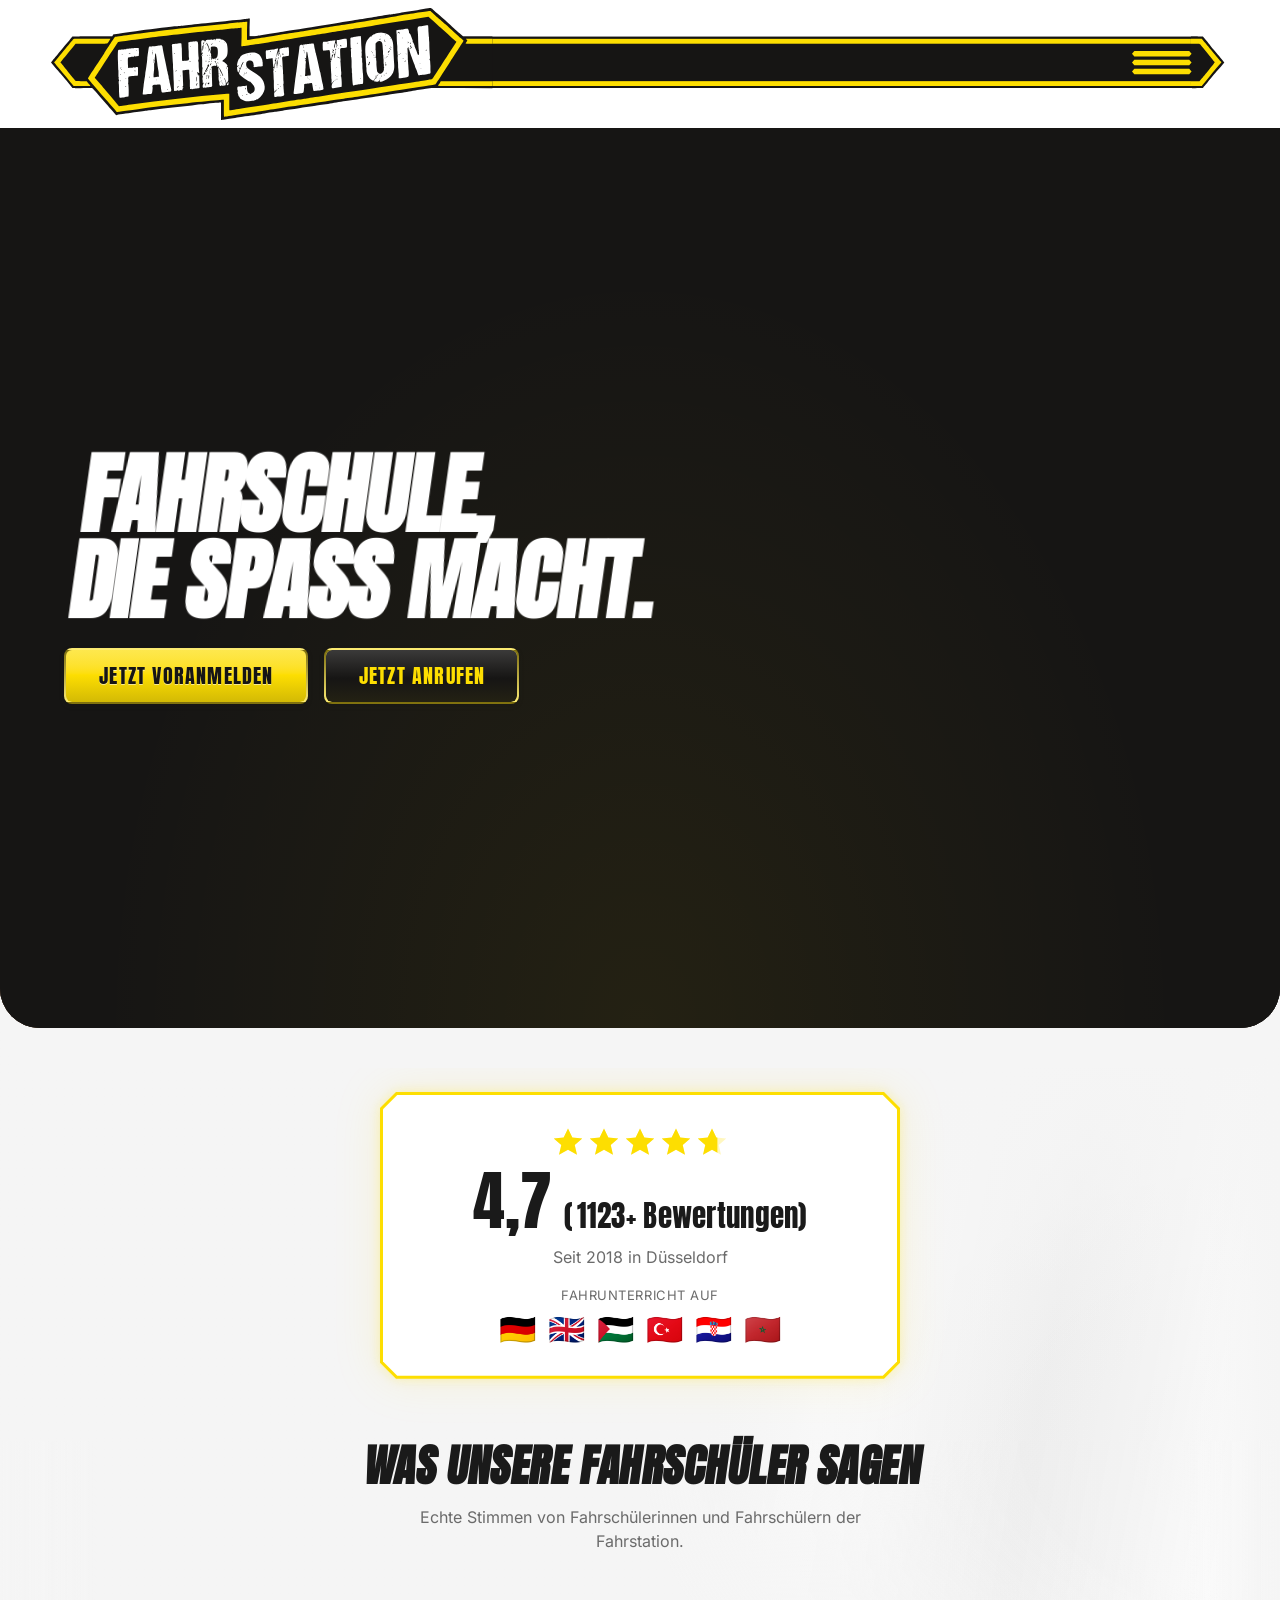
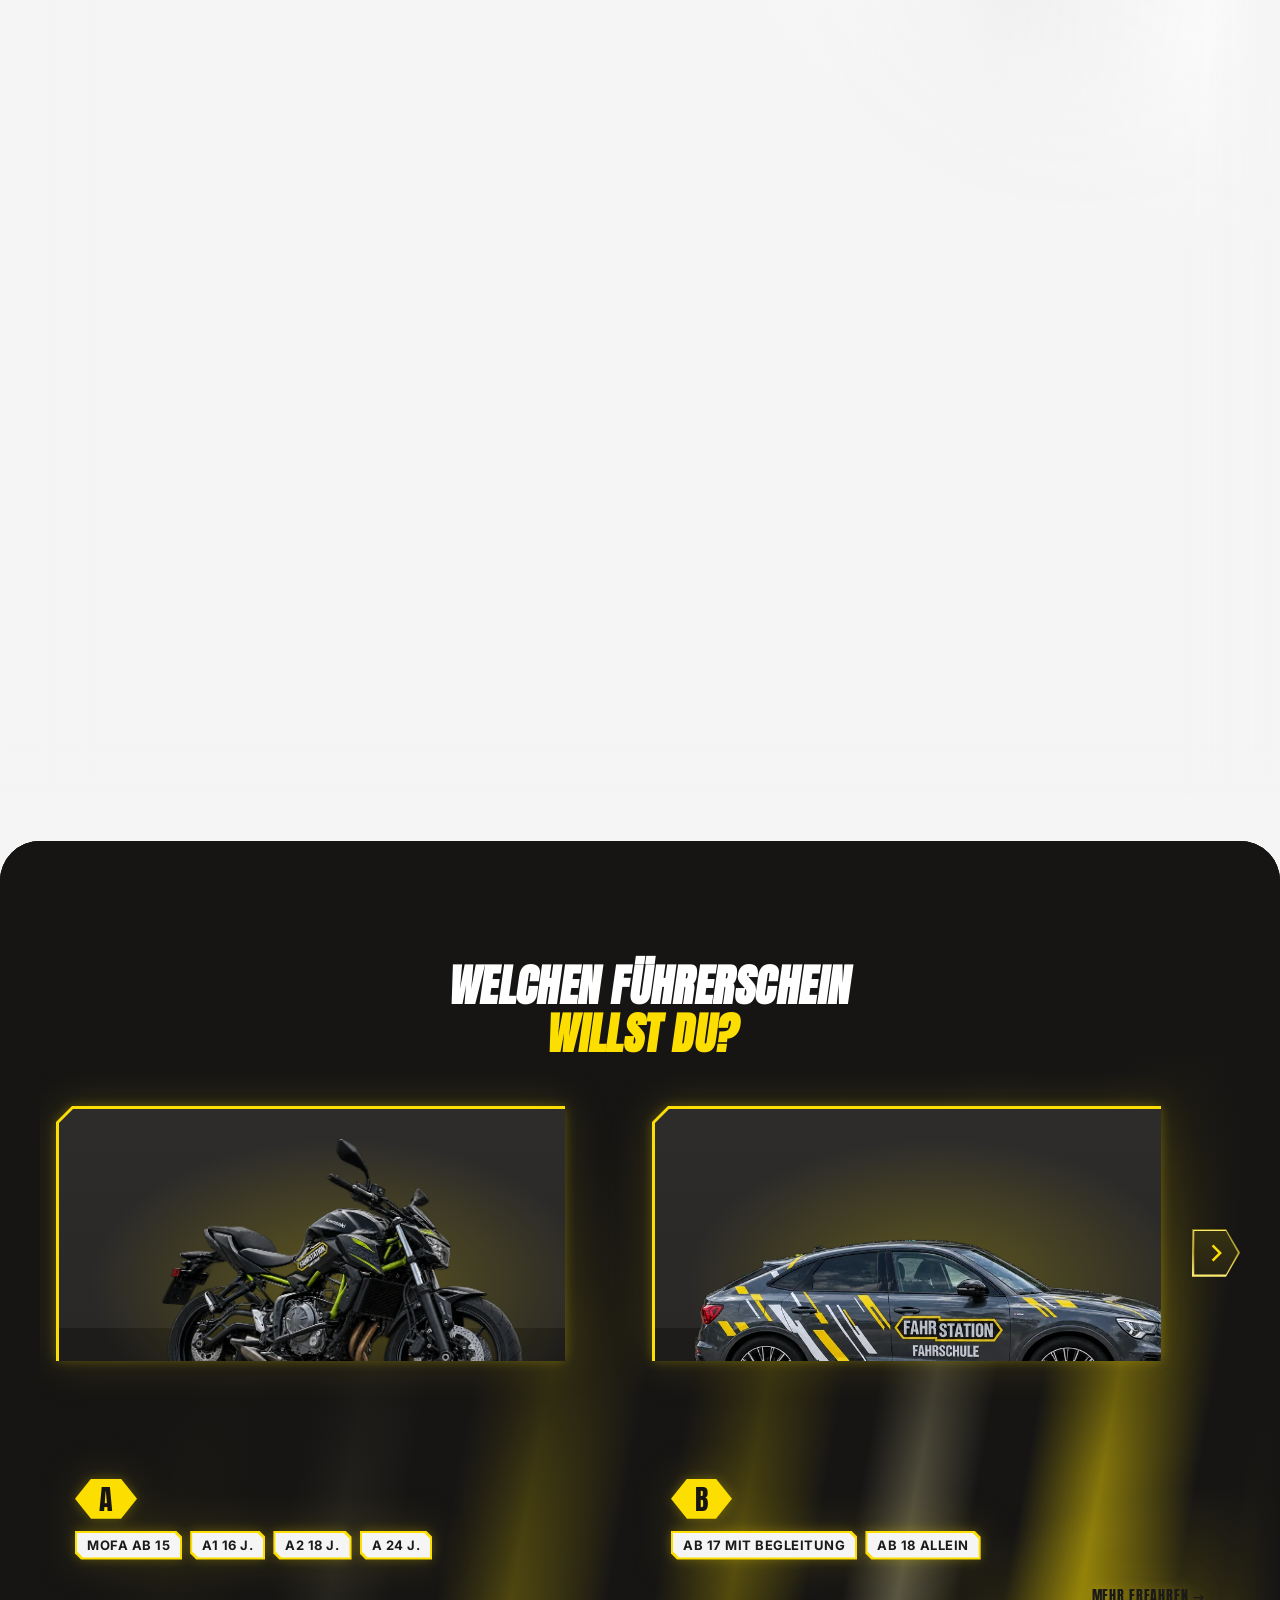
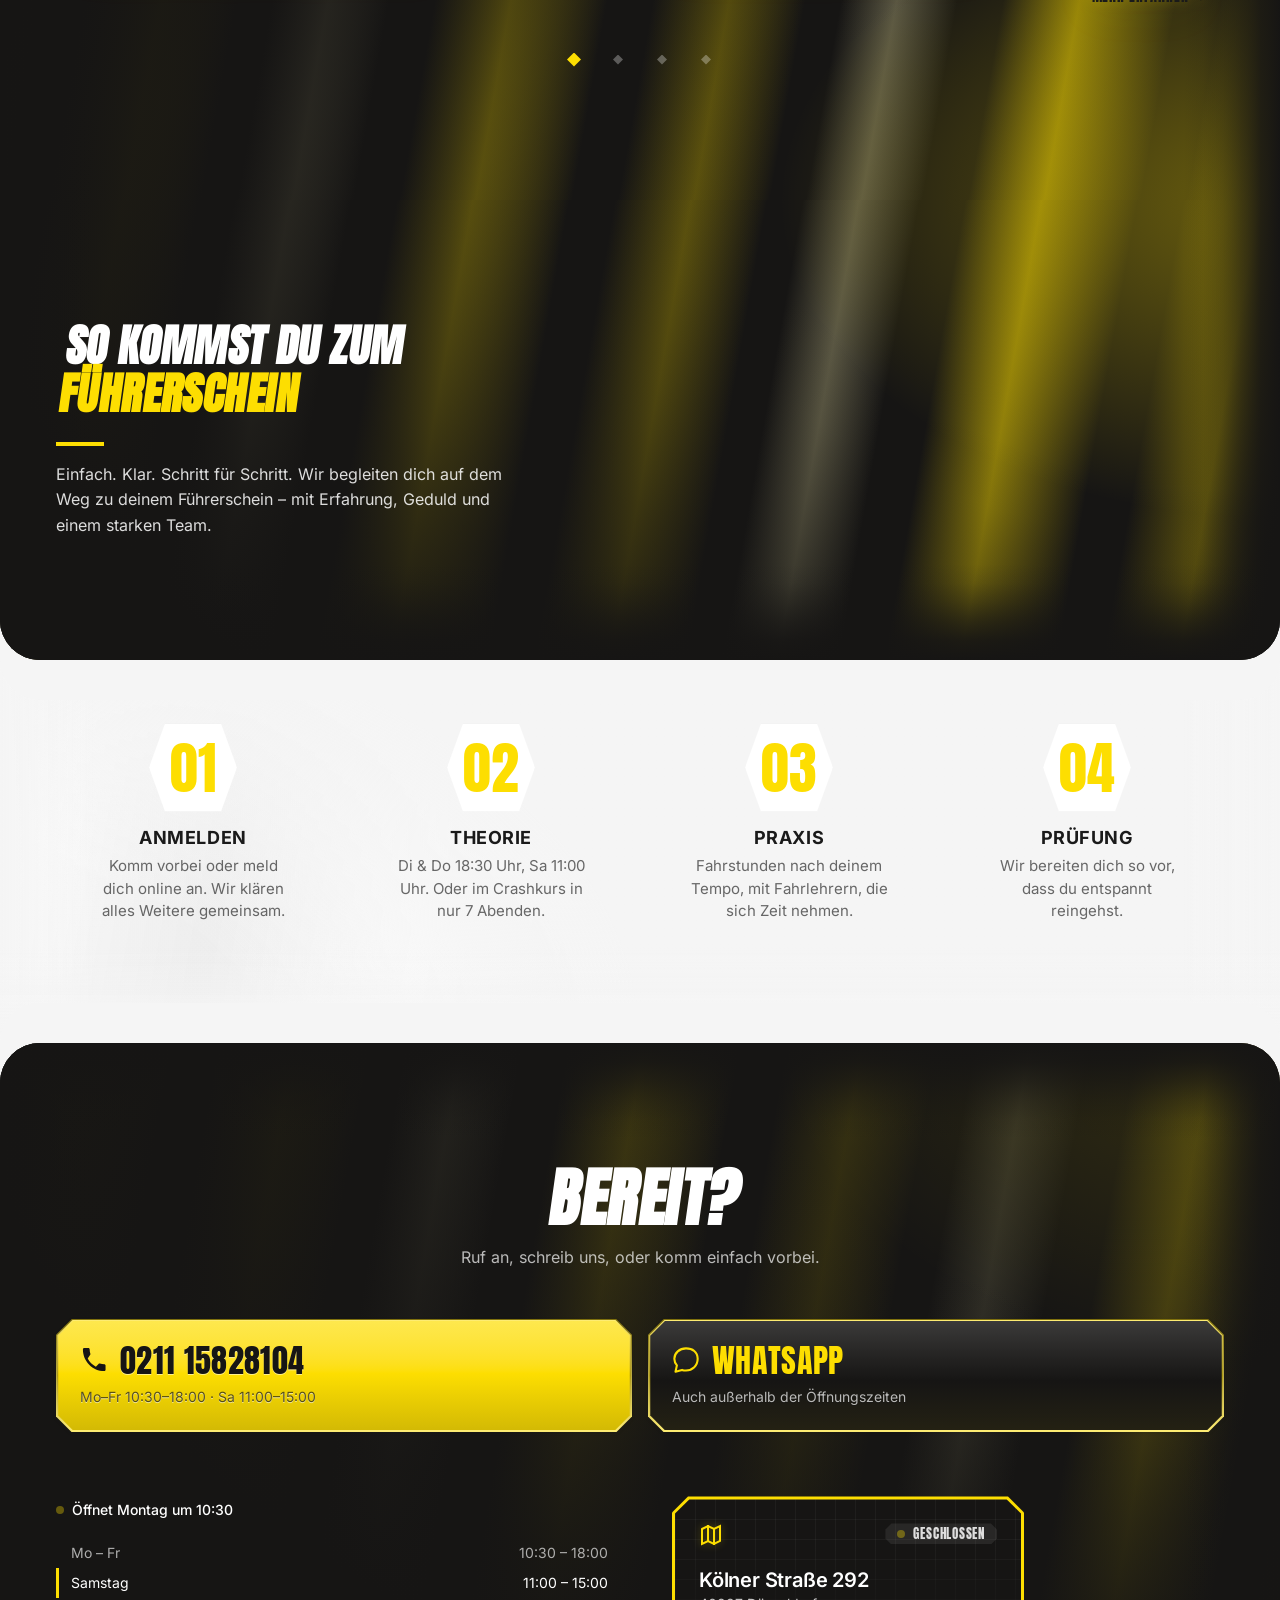
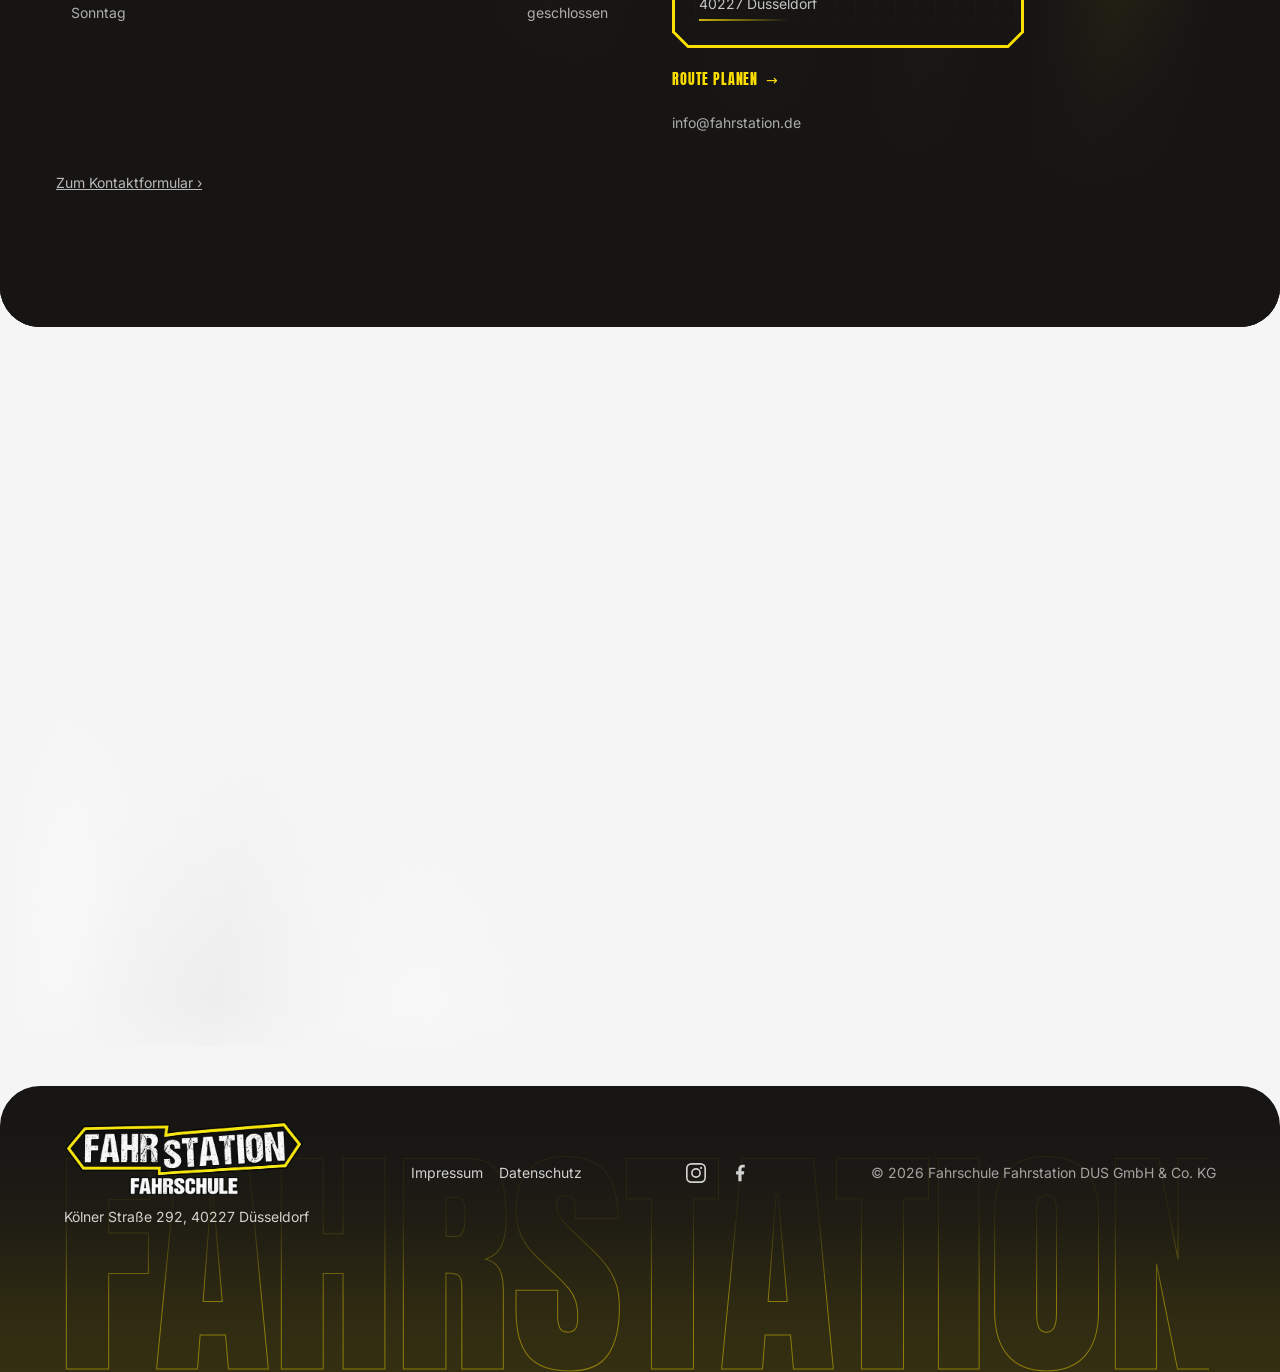
==== commit 62208fe8: "FAQ: nur eine Antwort offen, erste Frage vorgeöffnet Co-Authored-By: Claude Sonnet 5.5 <noreply@anth" ====
--- a/index.html
+++ b/index.html
@@ -564,7 +564,7 @@
       <div class="faq__inner">
         <h2 class="faq__heading" id="faq-heading">Deine Fragen, unsere Antworten</h2>
         <div class="faq__list">
-        <details class="faq-item">
+        <details class="faq-item" open>
           <summary class="faq-item__summary"><span class="faq-item__q">Wie melde ich mich an und was brauche ich dafür?</span><span class="faq-item__icon" aria-hidden="true"><svg viewBox="0 0 24 24" focusable="false"><path d="M12 5v14M5 12h14"/></svg></span></summary>
           <div class="faq-item__a">
             <p>Für den Antrag brauchst du:</p>
@@ -665,6 +665,6 @@
     <div class="site-footer__mark" aria-hidden="true"><span class="site-footer__mark-text">FAHRSTATION</span></div>
   </footer>
 
-  <script src="script.js?v=7e808ef3"></script>
+  <script src="script.js?v=390f86d5"></script>
 </body>
 </html>
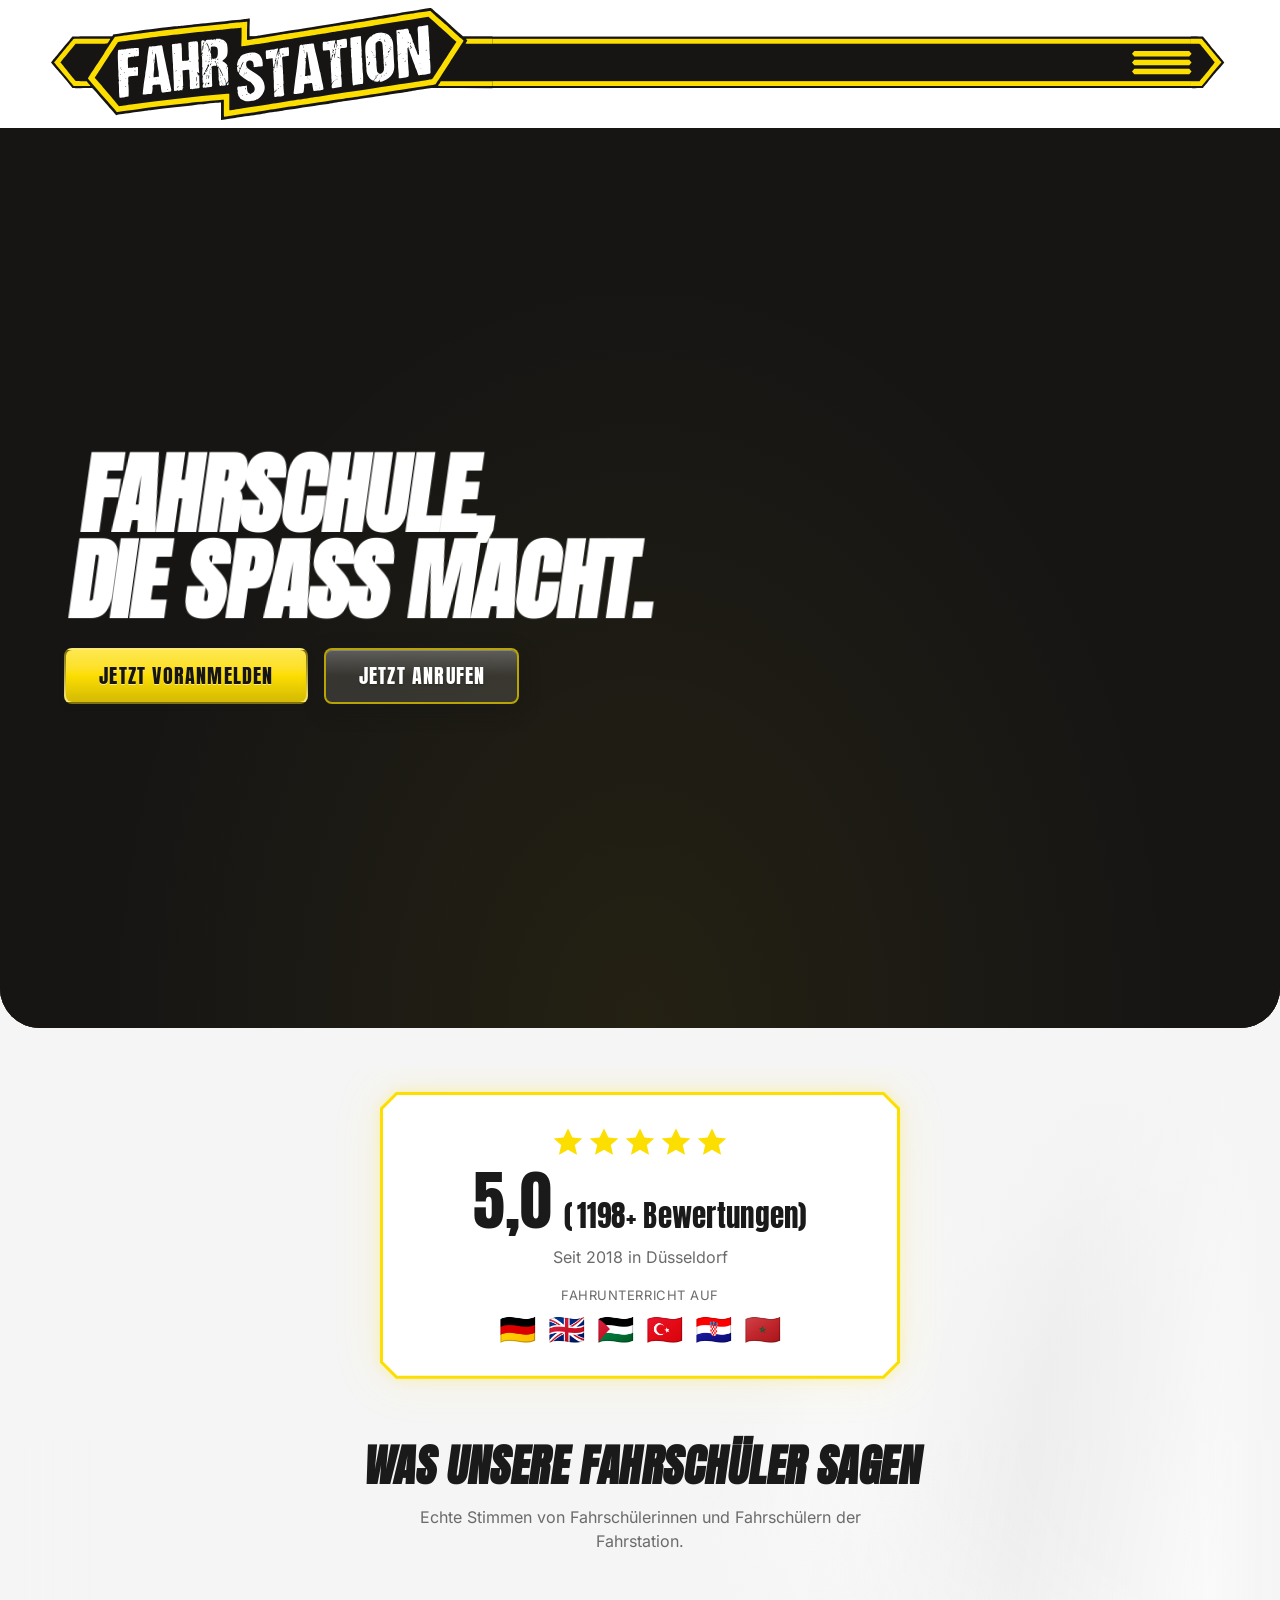
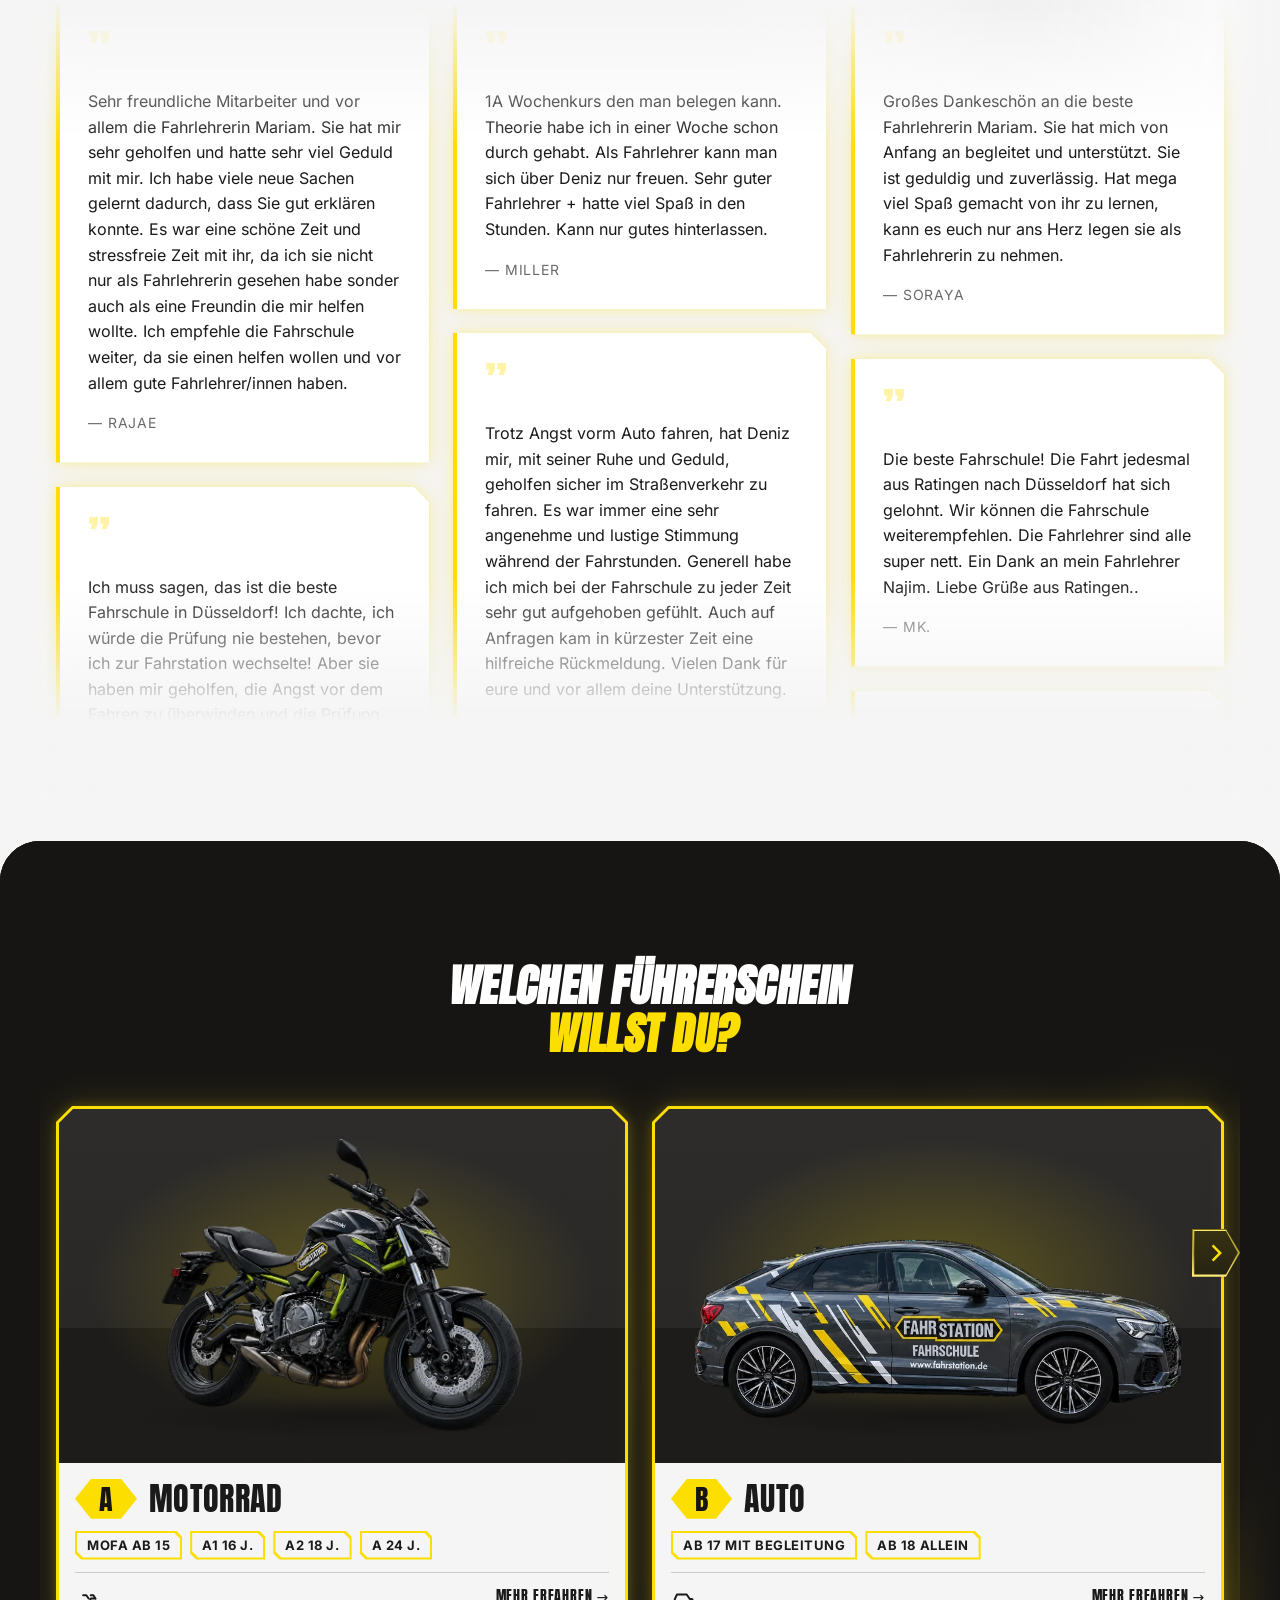
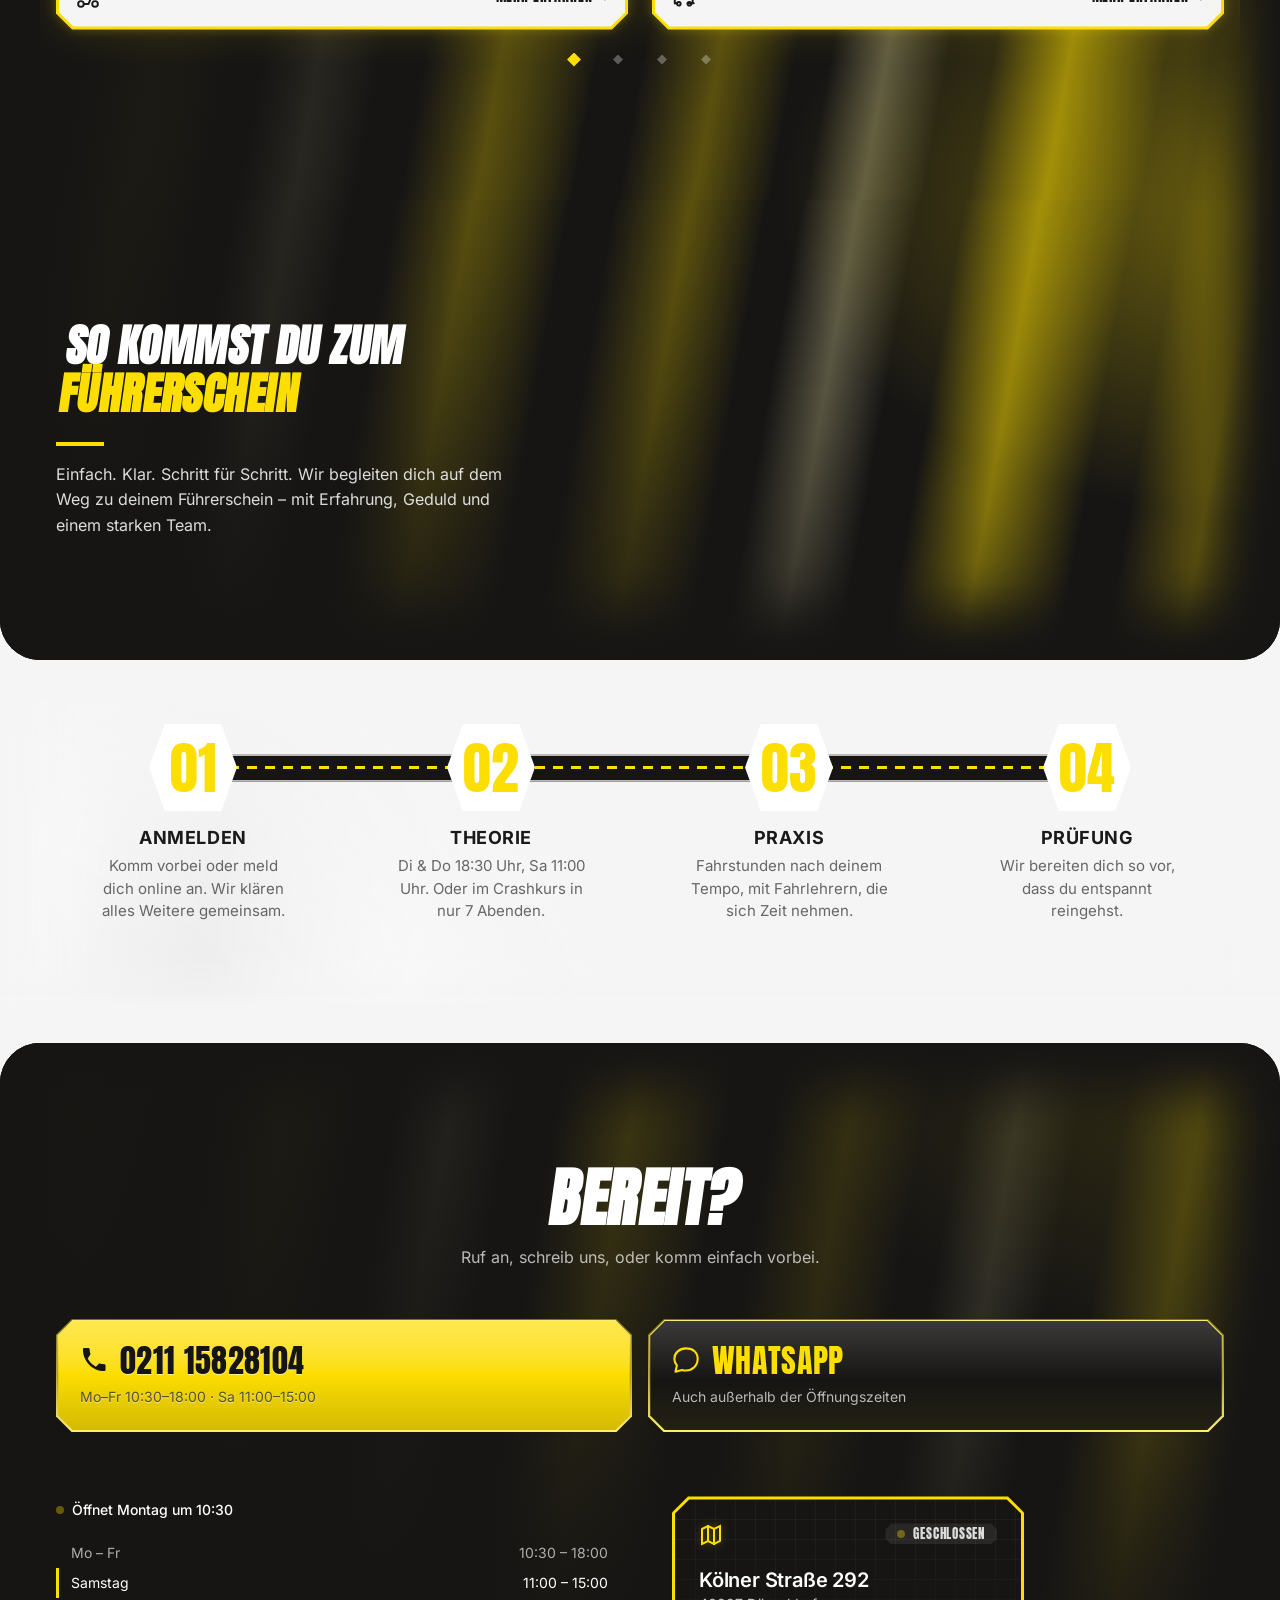
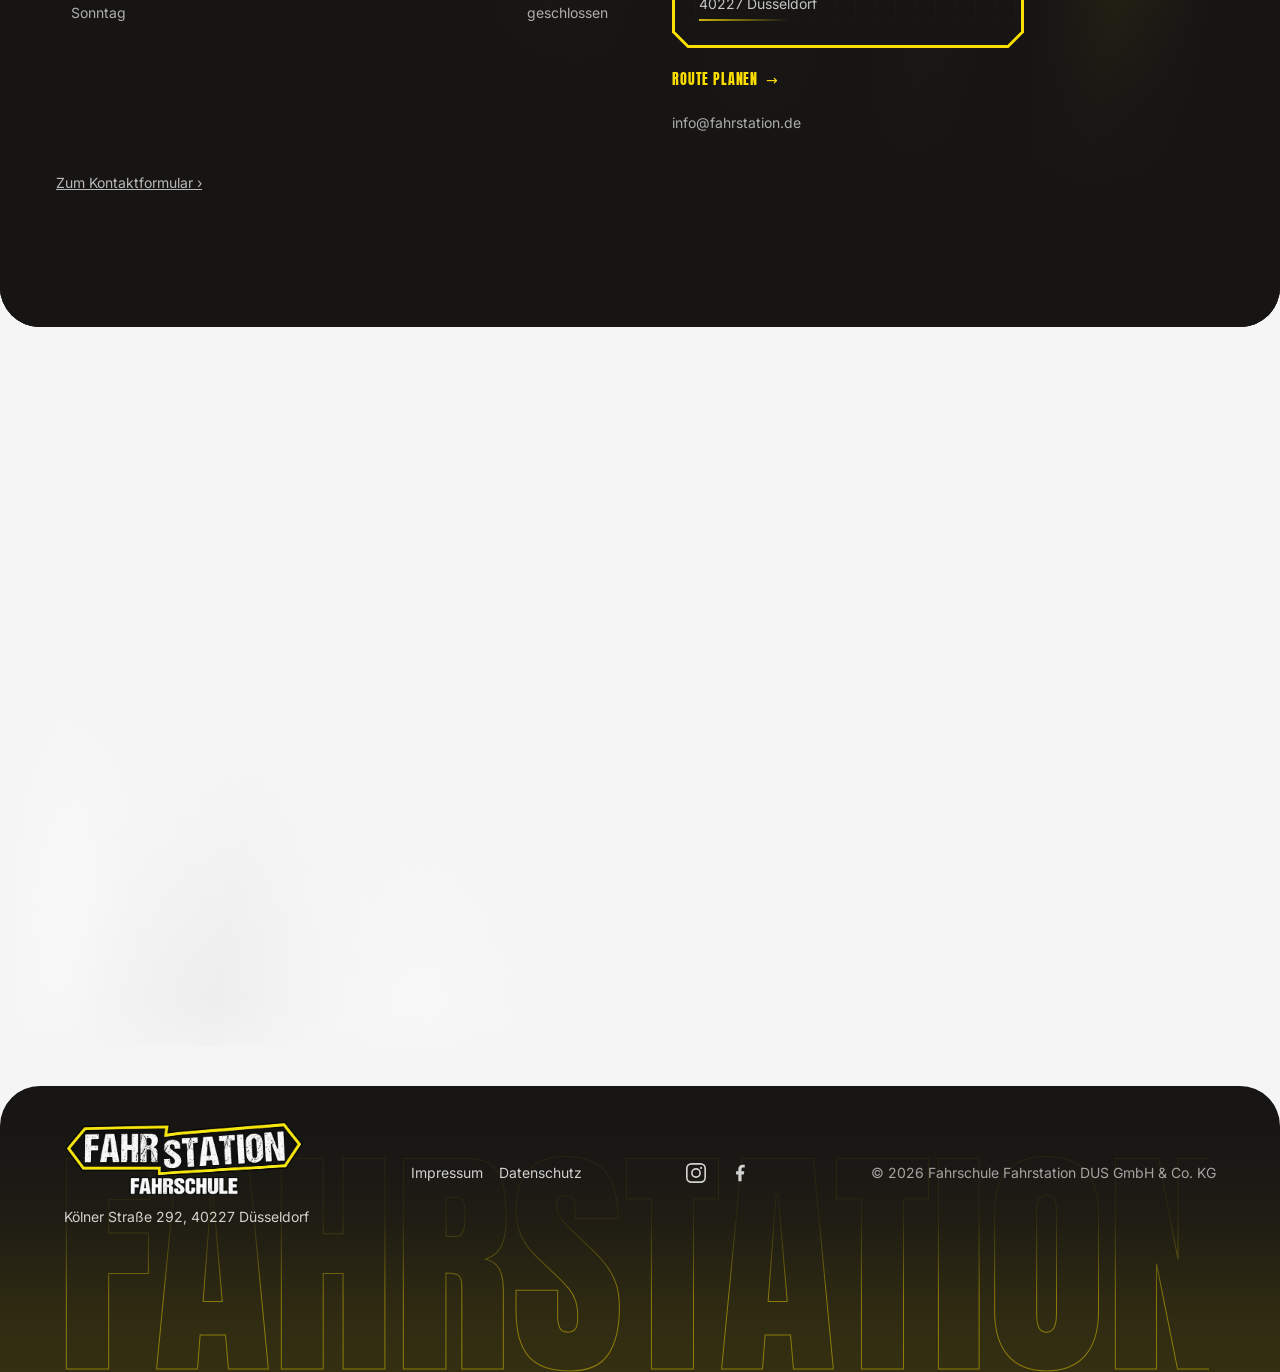
==== commit c3630000: "Hero-Anruf-Button als Milchglas Co-Authored-By: Claude Sonnet 5.5 <noreply@anthropic.com>" ====
--- a/index.html
+++ b/index.html
@@ -18,7 +18,7 @@
 
   <script>document.documentElement.classList.add('js');</script>
   <link rel="stylesheet" href="design-tokens.css?v=1425defe">
-  <link rel="stylesheet" href="styles.css?v=71ea2fb0">
+  <link rel="stylesheet" href="styles.css?v=34377bb7">
 
   <script type="application/ld+json">
   {
@@ -180,7 +180,7 @@
         <h1 class="hero-section__title">Fahr&shy;schule,<br>die Spaß macht.</h1>
         <div class="hero-section__actions">
           <a class="ghost-btn ghost-btn--primary" href="kontakt/">Jetzt voranmelden</a>
-          <a class="ghost-btn" href="tel:+4921115828104">Jetzt anrufen</a>
+          <a class="ghost-btn ghost-btn--glass" href="tel:+4921115828104">Jetzt anrufen</a>
         </div>
       </div>
 
--- a/styles.css
+++ b/styles.css
@@ -411,7 +411,11 @@
   align-items: flex-start;
   gap: var(--space-3);
   width: 100%;
-  animation: hero-enter 400ms ease-out both;
+  /* backwards statt both: eine nach dem Ende gehaltene Animation (opacity/
+     transform) bleibt ein Backdrop-Root und würde den backdrop-filter des
+     Milchglas-Buttons (.ghost-btn--glass) abschneiden. Optik identisch, weil
+     der Endzustand der Keyframes dem Normalzustand entspricht. */
+  animation: hero-enter 400ms ease-out backwards;
   animation-delay: 240ms;
 }
 
@@ -4412,3 +4416,86 @@
 
 /* Footer unter der hellen FAQ: abgerundete Oberkante, Zwickel in der Farbe der FAQ */
 .site-footer.round-t { --wedge-above: var(--background-light); }
+
+/* ==========================================================================
+   Hero „Jetzt anrufen“ als Milchglas (.ghost-btn--glass)
+   --------------------------------------------------------------------------
+   Statt Schwarz-Chrom: halbtransparentes Weiß mit backdrop-filter, das Video
+   (bzw. das Poster) dahinter wird weichgezeichnet. Größe, Form (8px), Text und
+   Position bleiben wie bei allen .ghost-btn.
+   Wichtig für den Blur: am Button und an den Eltern bis zum Video darf kein
+   filter / clip-path / mask / opacity < 1 / will-change liegen, sonst bricht
+   der Backdrop ab (Backdrop-Root) — darum Schatten und Fokus-Ring per
+   box-shadow, nicht per drop-shadow. Der Goldrand ist der echte 2px-border (Maß
+   unverändert); ::before ist nur der Glanz. overflow:hidden schneidet am
+   Innenrand ab, ein Rahmen im Pseudo-Element wäre deshalb unsichtbar.
+   ========================================================================== */
+.ghost-btn.ghost-btn--glass {
+  --streak: 16%;
+  --glass: color-mix(in srgb, var(--text-light) 16%, transparent);
+  --glass-hover: color-mix(in srgb, var(--text-light) 24%, transparent);
+  /* leichter dunkler Schleier (--primary 20 %) unter dem Weiß: hält die helle
+     Schrift auch vor hellen Videostellen über 4,5:1 */
+  --veil: linear-gradient(color-mix(in srgb, var(--primary) 20%, transparent), color-mix(in srgb, var(--primary) 20%, transparent));
+  background: var(--veil), var(--glass);
+  background-clip: padding-box;
+  border-color: color-mix(in srgb, var(--accent) 70%, transparent);
+  -webkit-backdrop-filter: blur(12px) saturate(140%);
+  backdrop-filter: blur(12px) saturate(140%);
+  color: var(--text-light);
+  text-shadow: 0 1px 2px color-mix(in srgb, var(--primary) 40%, transparent);
+  filter: none;
+  box-shadow:
+    inset 0 1px 0 color-mix(in srgb, var(--text-light) 25%, transparent),
+    0 6px 20px color-mix(in srgb, var(--primary) 35%, transparent);
+  transition: transform 250ms var(--m-ease), background-color 250ms var(--m-ease), border-color 250ms var(--m-ease), box-shadow 250ms var(--m-ease);
+}
+
+/* feiner Glanz oben (Weiß 20 % → 0 % zur Mitte) */
+.ghost-btn.ghost-btn--glass::before {
+  inset: 0;
+  border: 0;
+  border-radius: 6px;
+  background: linear-gradient(to bottom, color-mix(in srgb, var(--text-light) 20%, transparent) 0%, transparent 50%);
+  filter: none;
+}
+
+@media (hover: hover) and (pointer: fine) {
+  .ghost-btn.ghost-btn--glass:hover {
+    background: var(--veil), var(--glass-hover);
+    background-clip: padding-box;
+    border-color: var(--accent);
+    color: var(--text-light);
+    filter: none;
+    box-shadow:
+      inset 0 1px 0 color-mix(in srgb, var(--text-light) 25%, transparent),
+      0 8px 24px color-mix(in srgb, var(--primary) 40%, transparent);
+  }
+
+  .ghost-btn.ghost-btn--glass:hover::before { filter: none; }
+}
+
+.ghost-btn.ghost-btn--glass:active {
+  background: var(--veil), var(--glass-hover);
+  background-clip: padding-box;
+  border-color: var(--accent);
+  color: var(--text-light);
+  filter: none;
+  box-shadow:
+    inset 0 1px 0 color-mix(in srgb, var(--text-light) 25%, transparent),
+    0 2px 8px color-mix(in srgb, var(--primary) 35%, transparent);
+}
+
+/* Fokus-Ring wie früher (Doppelring per box-shadow; kein filter am Button) */
+.ghost-btn.ghost-btn--glass:focus-visible {
+  filter: none;
+  box-shadow: var(--focus-ring);
+}
+
+/* Ohne backdrop-filter-Unterstützung: dunkler Schleier, damit die Schrift
+   auf dem Video lesbar bleibt. */
+@supports not ((backdrop-filter: blur(1px)) or (-webkit-backdrop-filter: blur(1px))) {
+  .ghost-btn.ghost-btn--glass,
+  .ghost-btn.ghost-btn--glass:hover,
+  .ghost-btn.ghost-btn--glass:active { background: color-mix(in srgb, var(--primary) 45%, transparent); background-clip: padding-box; }
+}
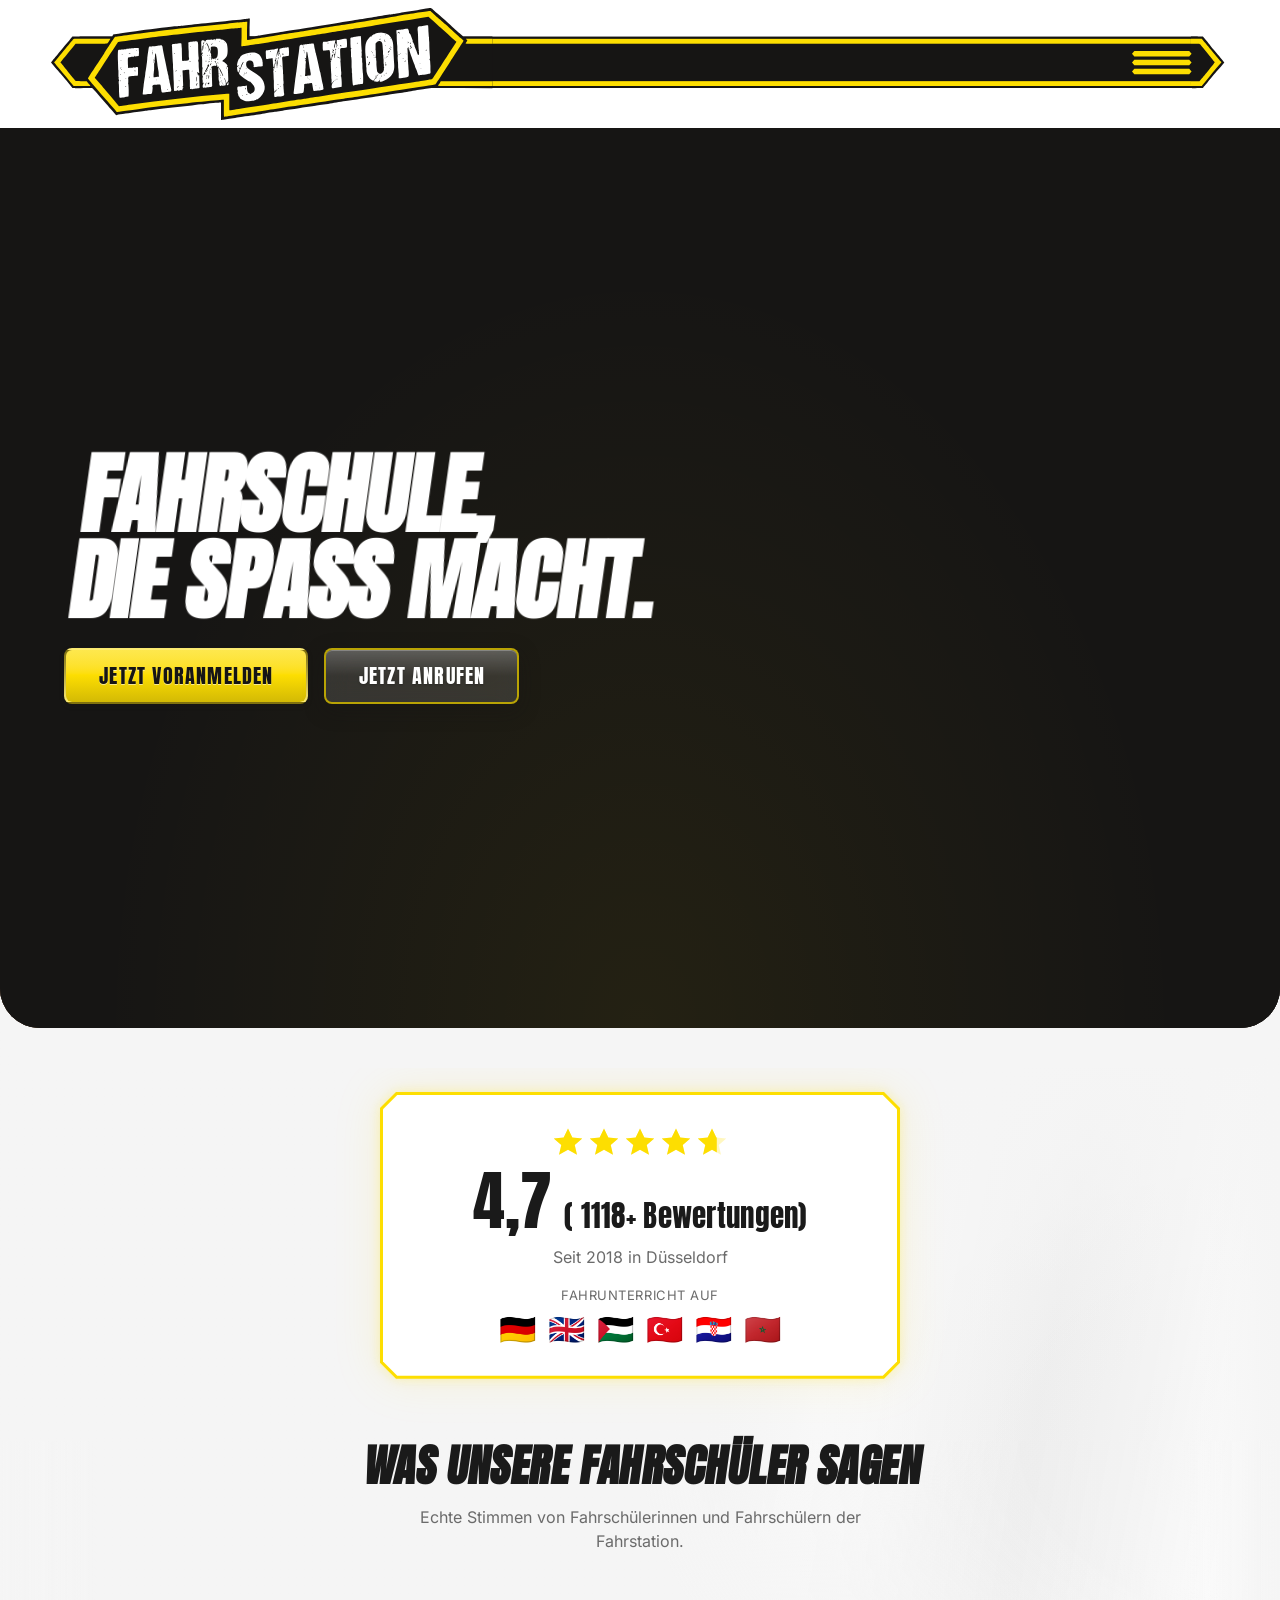
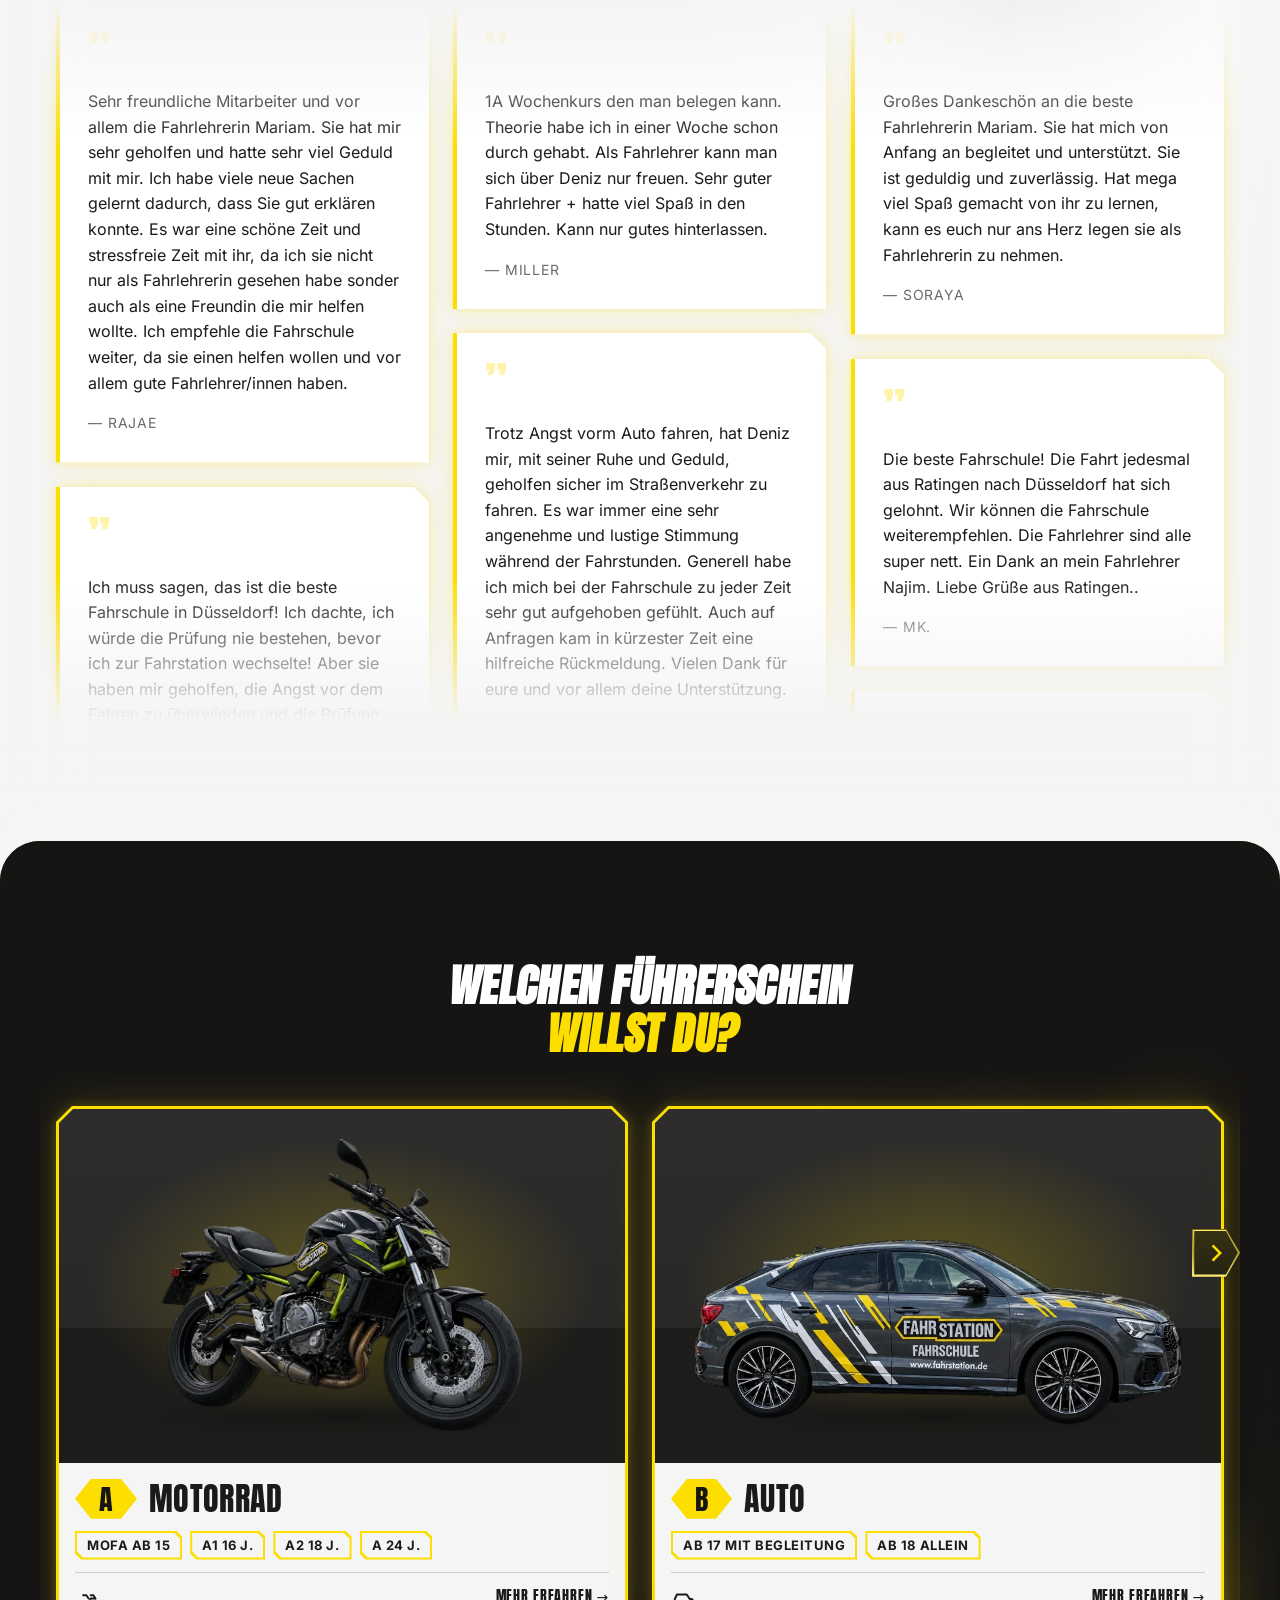
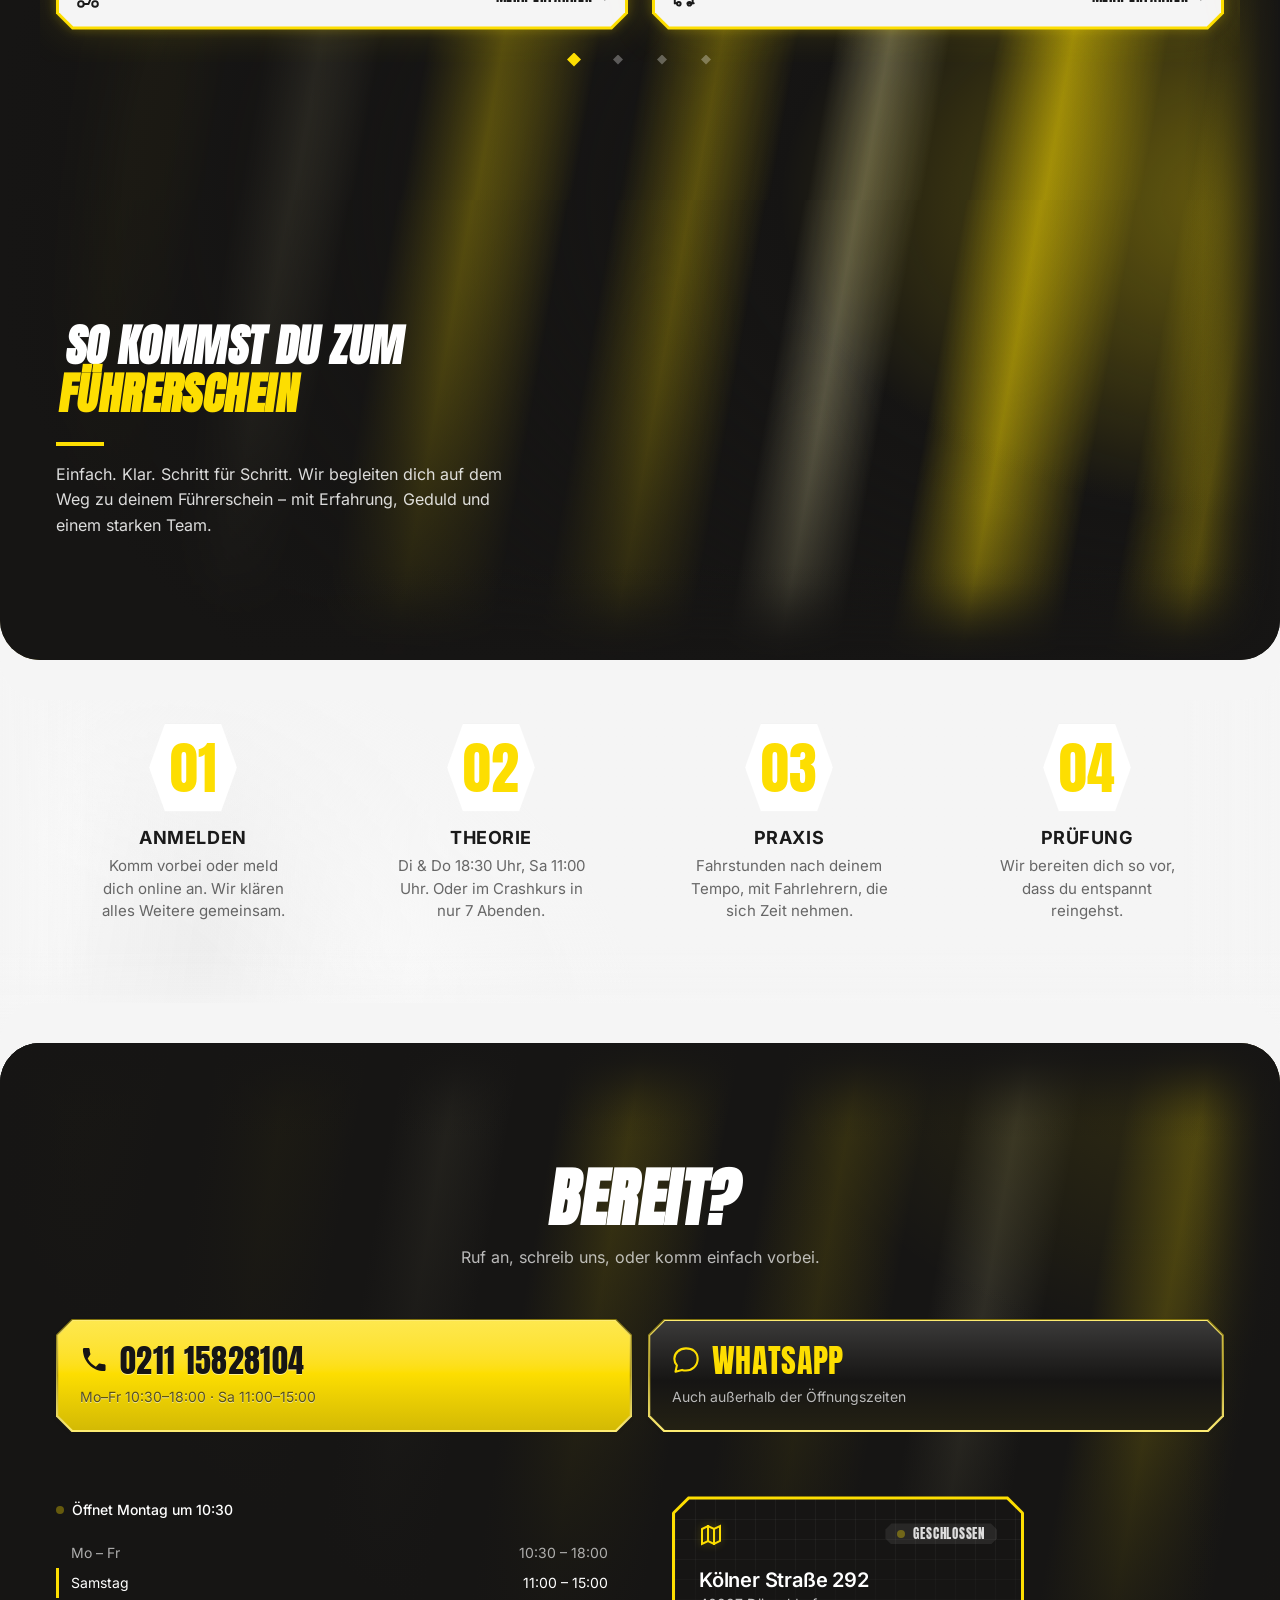
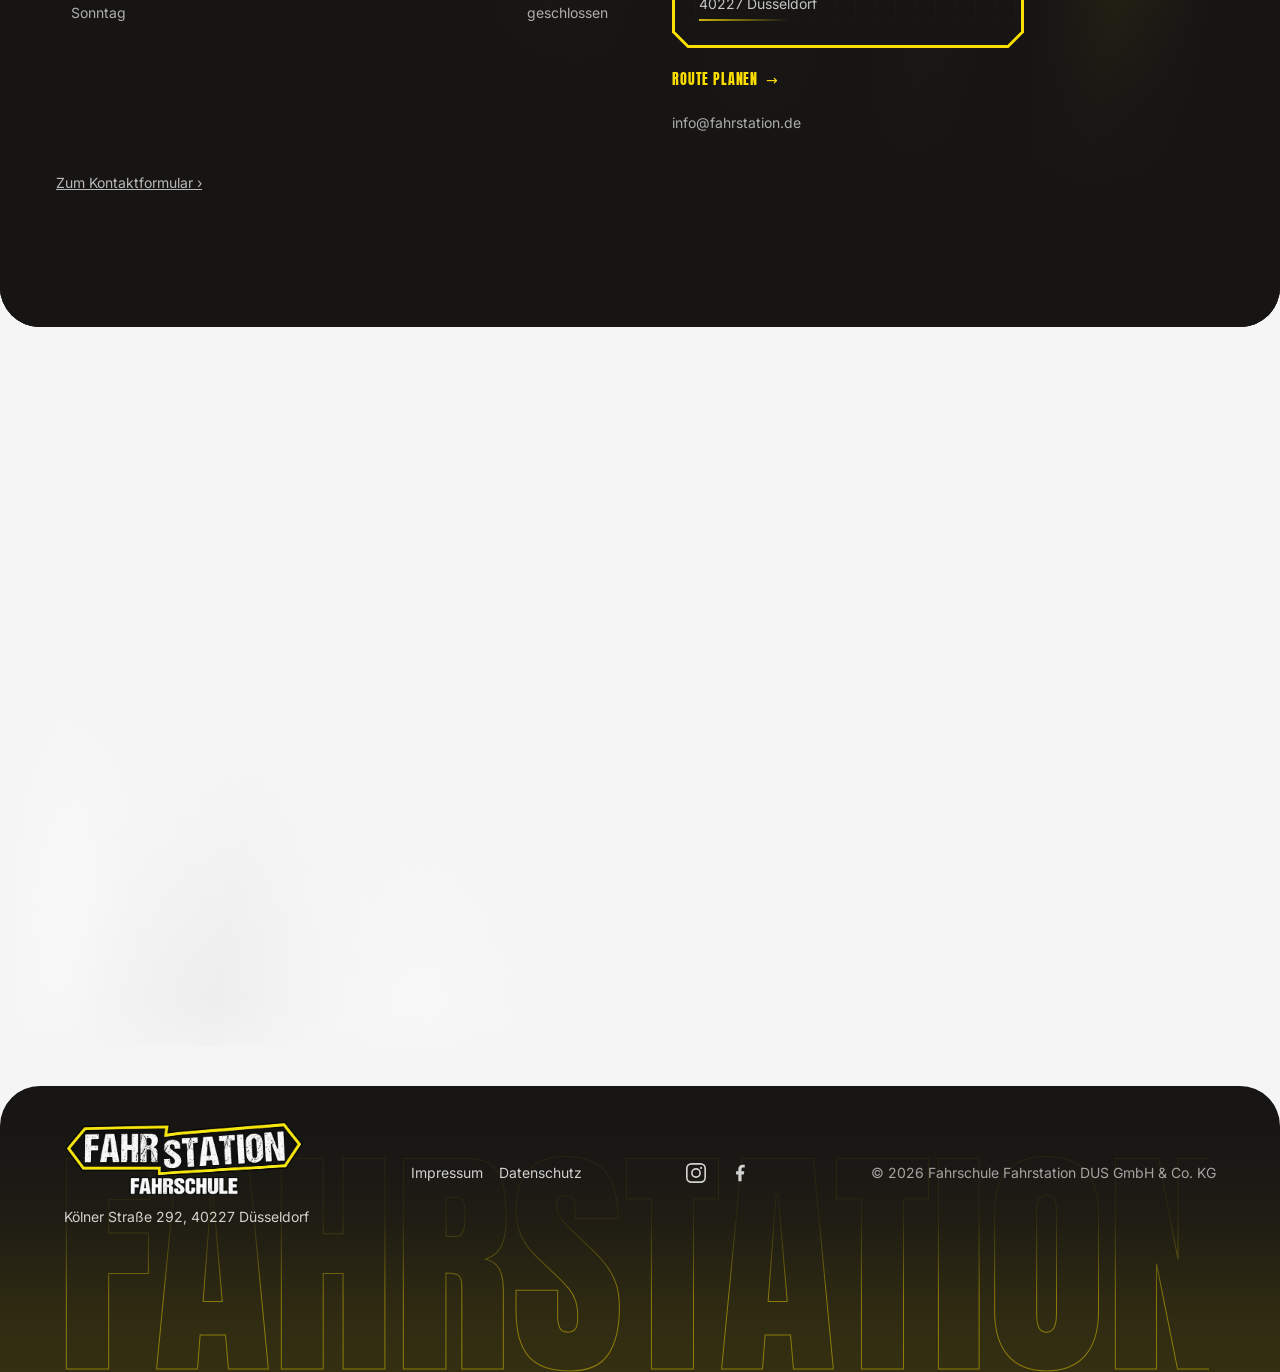
==== commit 9a20f215: "Klassen-Kopf mit Foto-Hintergrund Co-Authored-By: Claude Opus 5.5 <noreply@anthropic.com>" ====
--- a/index.html
+++ b/index.html
@@ -18,7 +18,7 @@
 
   <script>document.documentElement.classList.add('js');</script>
   <link rel="stylesheet" href="design-tokens.css?v=1425defe">
-  <link rel="stylesheet" href="styles.css?v=34377bb7">
+  <link rel="stylesheet" href="styles.css?v=486b6e6c">
 
   <script type="application/ld+json">
   {
--- a/styles.css
+++ b/styles.css
@@ -4499,3 +4499,212 @@
   .ghost-btn.ghost-btn--glass:hover,
   .ghost-btn.ghost-btn--glass:active { background: color-mix(in srgb, var(--primary) 45%, transparent); background-clip: padding-box; }
 }
+
+/* ==========================================================================
+   Kopfbereich der Klassen-Seiten (.page-header--cover)
+   --------------------------------------------------------------------------
+   Das Fahrzeugfoto ist der Hintergrund des Kopfbereichs: unverzerrt
+   (object-fit: cover), Ausschnitt pro Klasse über --kh-x / --kh-y. Ein
+   dunkler Verlauf (--primary) hält Brotkrumen, Titel, Untertitel und die
+   gelben Info-Schilder unten links lesbar. Unten ein gerader Abschluss mit
+   gelber Doppellinie — keine runden Ecken, kein Schimmer.
+   Mobil steht das Foto im Fluss (fast quadratisch, Fahrzeug ganz sichtbar) und der
+   Text überlappt nur dessen dunkel auslaufenden unteren Rand; so kann der
+   Text nie über helle Bildteile rutschen, egal wie lang Untertitel oder
+   Schilder umbrechen. Ab 900px steht das Foto rechts (ca. 60 % der Breite)
+   und läuft nach links weich in --primary aus; der Text steht links auf
+   dunklem Grund.
+   ========================================================================== */
+.page-header--cover {
+  --kh-x: 50%;
+  --kh-y: 100%;
+  /* Doppellinie unten: 4px Gelb, 3px Dunkel, 2px Gelb */
+  --kh-rule: 9px;
+  --kh-overlap: 56px;
+  position: relative;
+  isolation: isolate;
+  overflow: hidden;
+  display: block;
+  min-height: 0;
+  padding-bottom: var(--kh-rule);
+  background-color: var(--primary);
+}
+
+.page-header--cover .page-header__bg {
+  position: relative;
+  z-index: -1;
+  margin: 0;
+  /* etwas höher als das 5:4-Foto (nur leichter seitlicher Anschnitt), damit
+     der Kopf mobil rund zwei Drittel der Bildschirmhöhe einnimmt */
+  aspect-ratio: 21 / 20;
+  /* greift erst auf breiteren Bildschirmen (Tablet hochkant), auf dem Handy
+     ist das Foto ohnehin niedriger */
+  max-height: 62svh;
+}
+
+.page-header--cover .page-header__bg picture,
+.page-header--cover .page-header__bg img {
+  display: block;
+  width: 100%;
+  height: 100%;
+}
+
+.page-header--cover .page-header__bg img {
+  object-fit: cover;
+  object-position: var(--kh-x) var(--kh-y);
+}
+
+/* Verlauf: oben leicht abgedunkelt (Kopfleiste), in der Mitte offen fürs
+   Fahrzeug, zum unteren Fotorand deckend in --primary. */
+.page-header--cover .page-header__bg::after {
+  content: "";
+  position: absolute;
+  inset: 0;
+  background-image: linear-gradient(
+    to bottom,
+    color-mix(in srgb, var(--primary) 30%, transparent) 0%,
+    transparent 18%,
+    transparent 58%,
+    color-mix(in srgb, var(--primary) 60%, transparent) 72%,
+    color-mix(in srgb, var(--primary) 90%, transparent) 82%,
+    var(--primary) 100%
+  );
+}
+
+/* gelbe Doppellinie als gerader Abschluss */
+.page-header--cover::after {
+  content: "";
+  position: absolute;
+  inset: auto 0 0;
+  height: var(--kh-rule);
+  background-image: linear-gradient(
+    to bottom,
+    var(--accent) 0 4px,
+    var(--primary) 4px 7px,
+    var(--accent) 7px 9px
+  );
+}
+
+.page-header--cover .page-header__inner {
+  position: relative;
+  margin-top: calc(-1 * var(--kh-overlap));
+  padding-block: 0 var(--space-8);
+}
+
+.page-header--cover .breadcrumb {
+  color: color-mix(in srgb, var(--text-light) 75%, transparent);
+}
+
+.page-header--cover .page-header__subtitle {
+  color: color-mix(in srgb, var(--text-light) 85%, transparent);
+}
+
+/* --- gelbe Info-Schilder (nur Fakten, die auf der Seite stehen) --- */
+.page-header__facts {
+  display: flex;
+  flex-wrap: wrap;
+  gap: var(--space-2);
+  margin: var(--space-6) 0 0;
+  padding: 0;
+  list-style: none;
+}
+
+.page-header__facts li {
+  padding: var(--space-1) var(--space-3);
+  background-color: var(--accent);
+  color: var(--primary);
+  font-family: var(--font-display);
+  font-size: var(--font-size-small);
+  line-height: 1.4;
+  letter-spacing: var(--letter-spacing-badge);
+  text-transform: uppercase;
+  white-space: nowrap;
+  clip-path: polygon(6px 0, calc(100% - 6px) 0, 100% 6px, 100% calc(100% - 6px), calc(100% - 6px) 100%, 6px 100%, 0 calc(100% - 6px), 0 6px);
+}
+
+/* Ausschnitt pro Klasse (mobil): Fahrzeug im Bild halten */
+.page-header--klasse-a { --kh-x: 85%; }
+.page-header--klasse-b { --kh-x: 50%; }
+.page-header--klasse-c { --kh-x: 55%; }
+.page-header--klasse-d { --kh-x: 55%; }
+
+/* Abstand zum folgenden Text deutlich kleiner */
+.page-header--cover + .page-body { padding-top: var(--space-10); }
+
+@media (min-width: 900px) {
+  .page-header--cover {
+    display: flex;
+    align-items: center;
+    min-height: min(70svh, 720px);
+  }
+
+  /* Foto rechts, höchstens 1400px breit (= Originalbreite): bei max. 720px
+     Höhe wird es so nie über seine echte Größe hochskaliert. */
+  .page-header--cover .page-header__bg {
+    position: absolute;
+    top: 0;
+    right: 0;
+    bottom: var(--kh-rule);
+    width: min(60%, 1400px);
+    max-height: none;
+    aspect-ratio: auto;
+  }
+
+  /* Weicher Auslauf nach links in --primary (viele Zwischenstufen, damit
+     keine Kante sichtbar wird) plus leichte Abdunklung unten. */
+  .page-header--cover .page-header__bg::after {
+    background-image:
+      linear-gradient(
+        to right,
+        var(--primary) 0%,
+        color-mix(in srgb, var(--primary) 94%, transparent) 4%,
+        color-mix(in srgb, var(--primary) 80%, transparent) 9%,
+        color-mix(in srgb, var(--primary) 60%, transparent) 14%,
+        color-mix(in srgb, var(--primary) 38%, transparent) 19%,
+        color-mix(in srgb, var(--primary) 20%, transparent) 24%,
+        color-mix(in srgb, var(--primary) 8%, transparent) 29%,
+        transparent 34%
+      ),
+      linear-gradient(to bottom, transparent 70%, color-mix(in srgb, var(--primary) 35%, transparent) 100%);
+  }
+
+  .page-header--cover .page-header__inner {
+    margin-top: 0;
+    padding-block: var(--space-16) var(--space-12);
+  }
+
+  .page-header--cover .page-header__text {
+    max-width: 46%;
+  }
+
+  /* Größer am Desktop: Titel wie die großen Überschriften (z. B. „Bereit?“),
+     Untertitel und Schilder passend dazu. */
+  .page-header--cover .page-header__title {
+    font-size: var(--font-size-contact-heading);
+  }
+
+  .page-header--cover .page-header__subtitle {
+    font-size: var(--font-size-h3);
+    line-height: 1.4;
+  }
+
+  .page-header--cover .page-header__facts {
+    gap: var(--space-3);
+    margin-top: var(--space-8);
+  }
+
+  .page-header--cover .page-header__facts li {
+    padding: var(--space-2) var(--space-4);
+    font-size: var(--font-size-body);
+    clip-path: polygon(8px 0, calc(100% - 8px) 0, 100% 8px, 100% calc(100% - 8px), calc(100% - 8px) 100%, 8px 100%, 0 calc(100% - 8px), 0 8px);
+  }
+
+  .page-header--cover + .page-body { padding-top: var(--space-12); }
+
+  /* Ausschnitt: Foto füllt die Breite des rechten Felds, vertikal so,
+     dass Dach bzw. ganzes Motorrad sichtbar bleiben */
+  .page-header--klasse-a { --kh-x: 50%; --kh-y: 100%; }
+  .page-header--klasse-b { --kh-x: 50%; --kh-y: 70%; }
+  .page-header--klasse-c { --kh-x: 50%; --kh-y: 25%; }
+  .page-header--klasse-d { --kh-x: 50%; --kh-y: 30%; }
+}
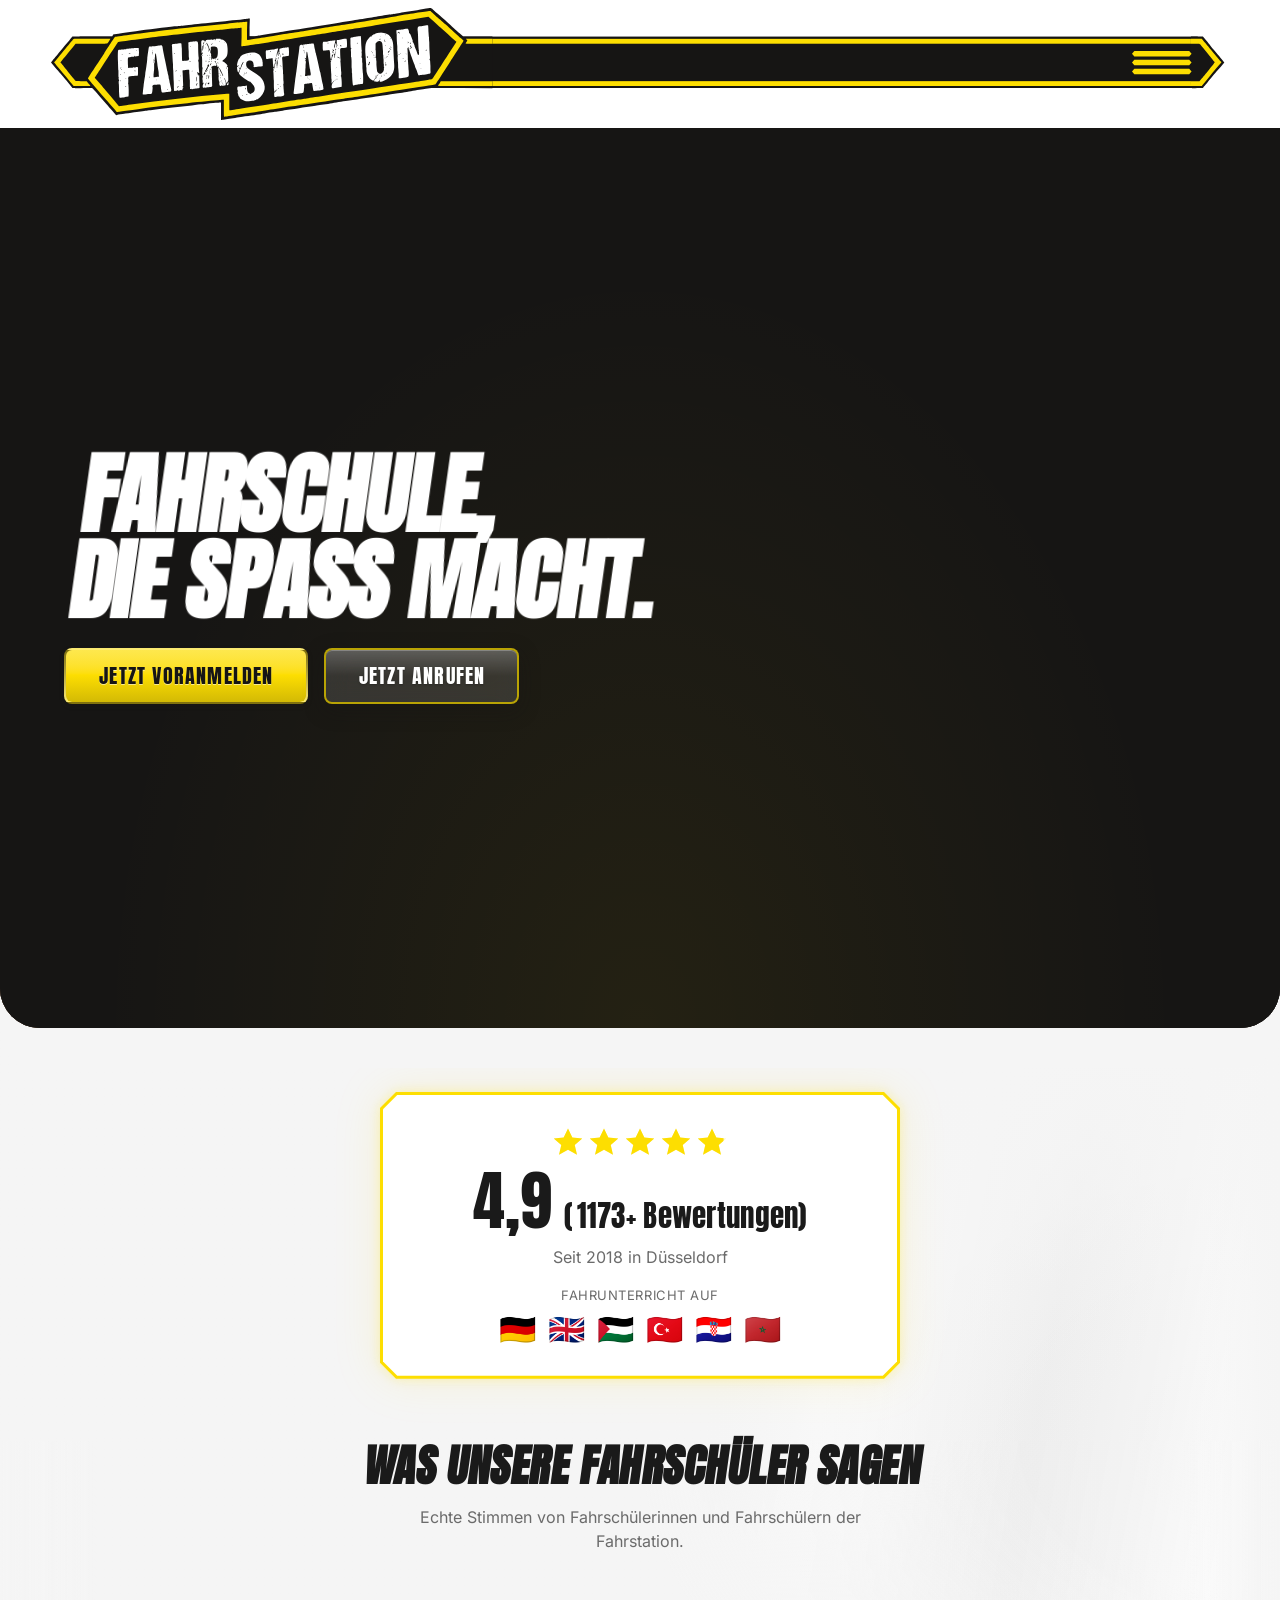
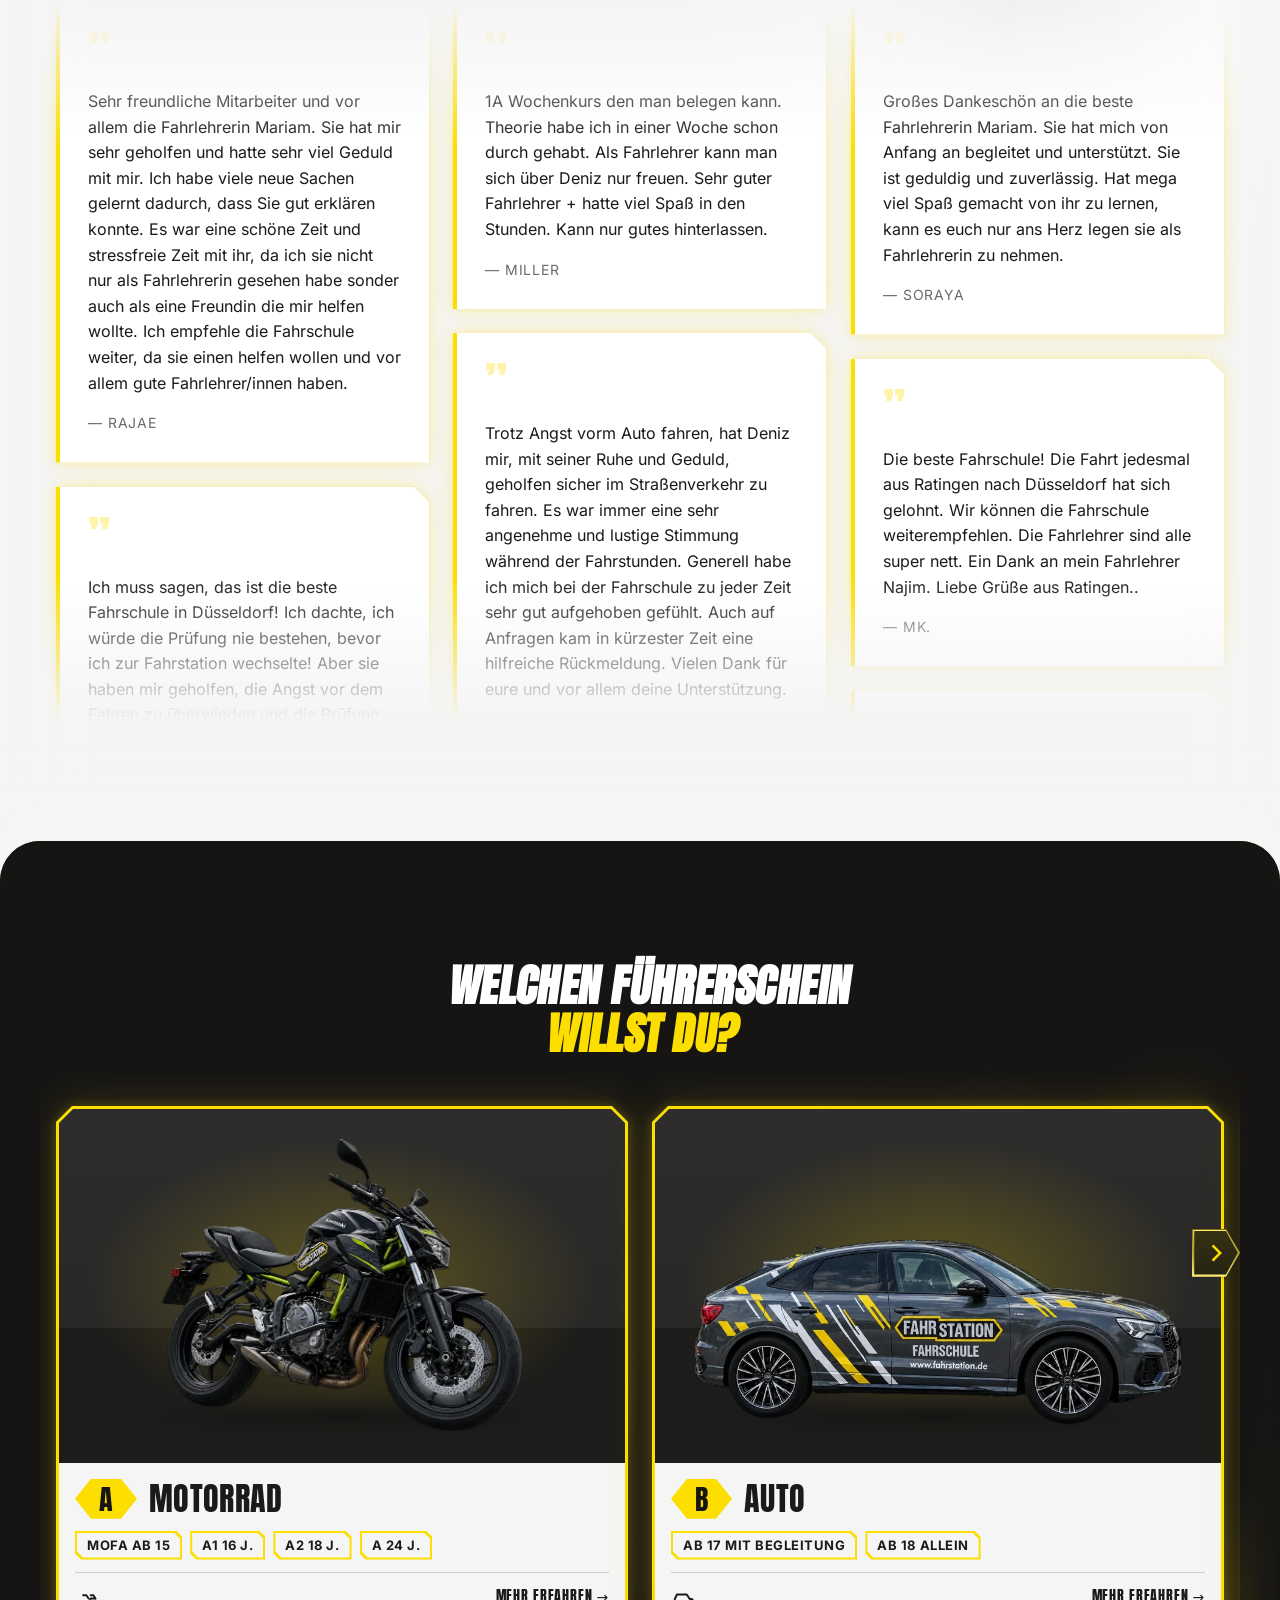
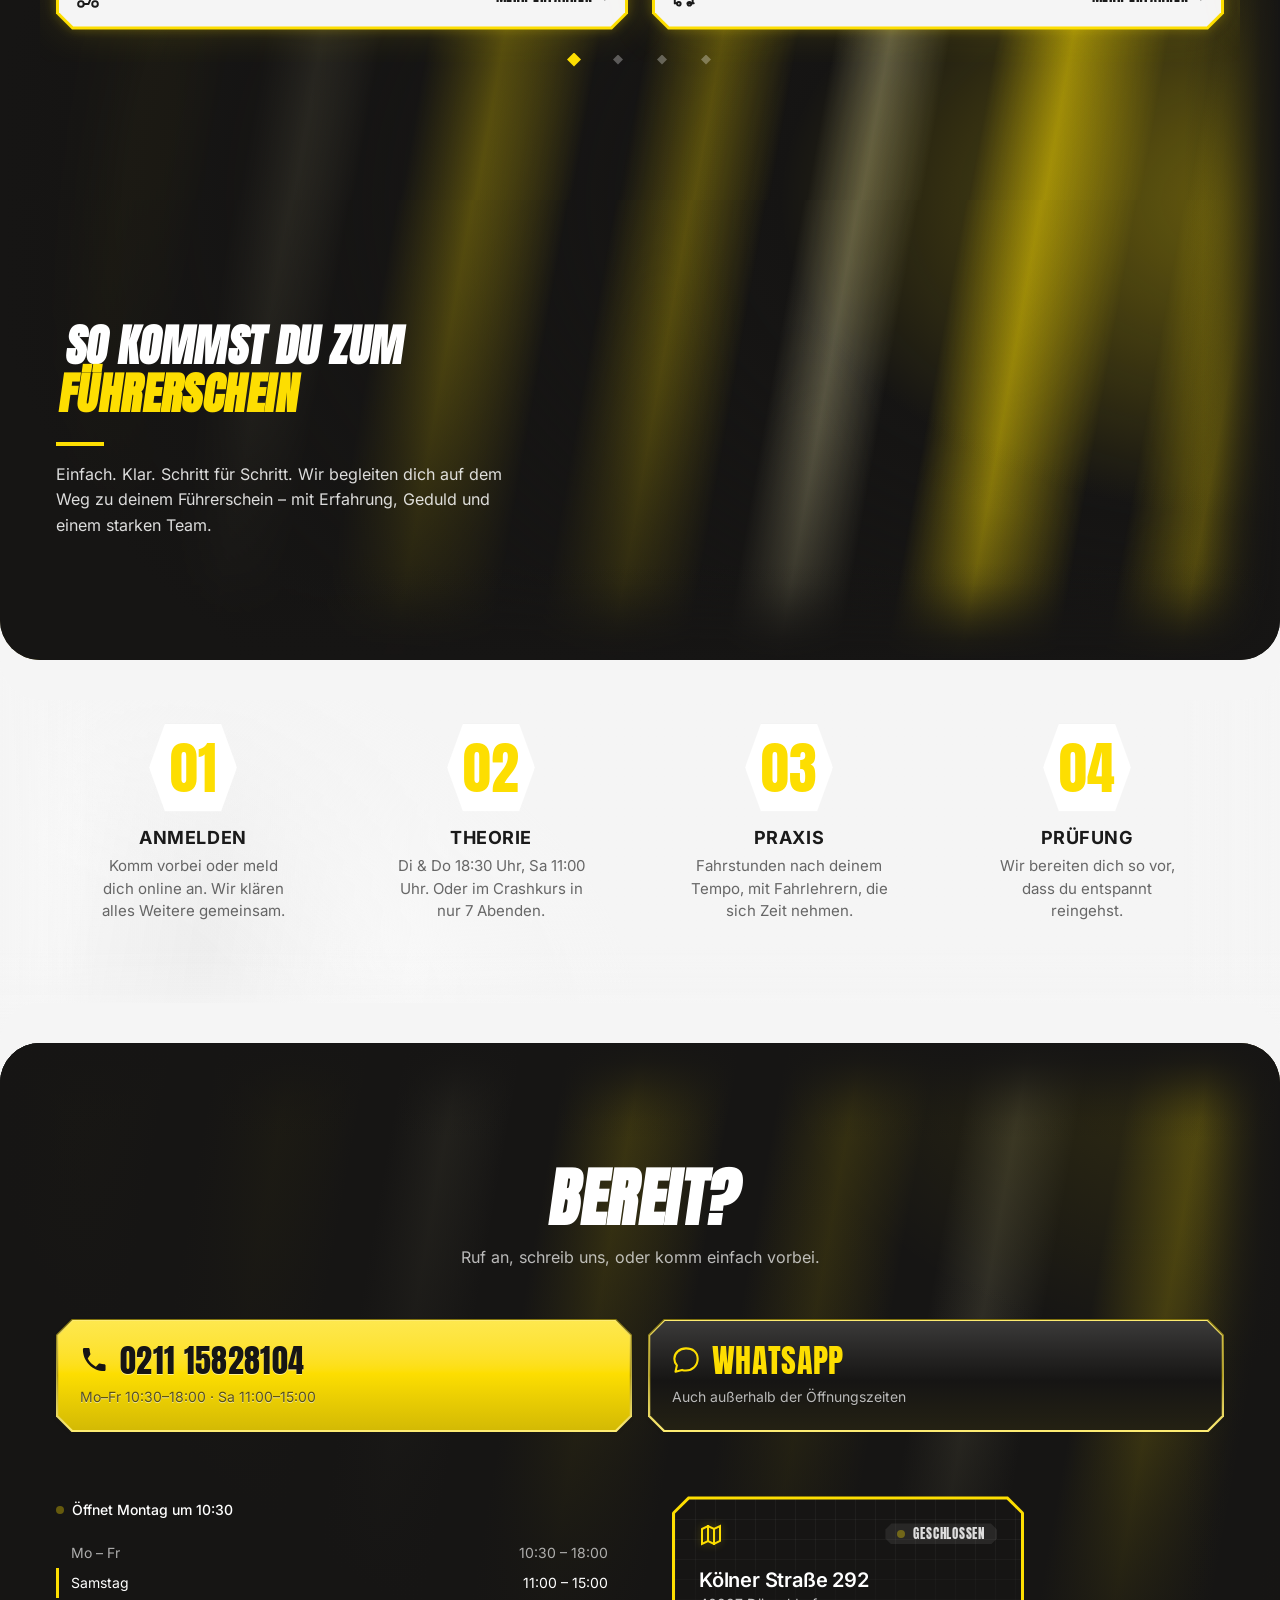
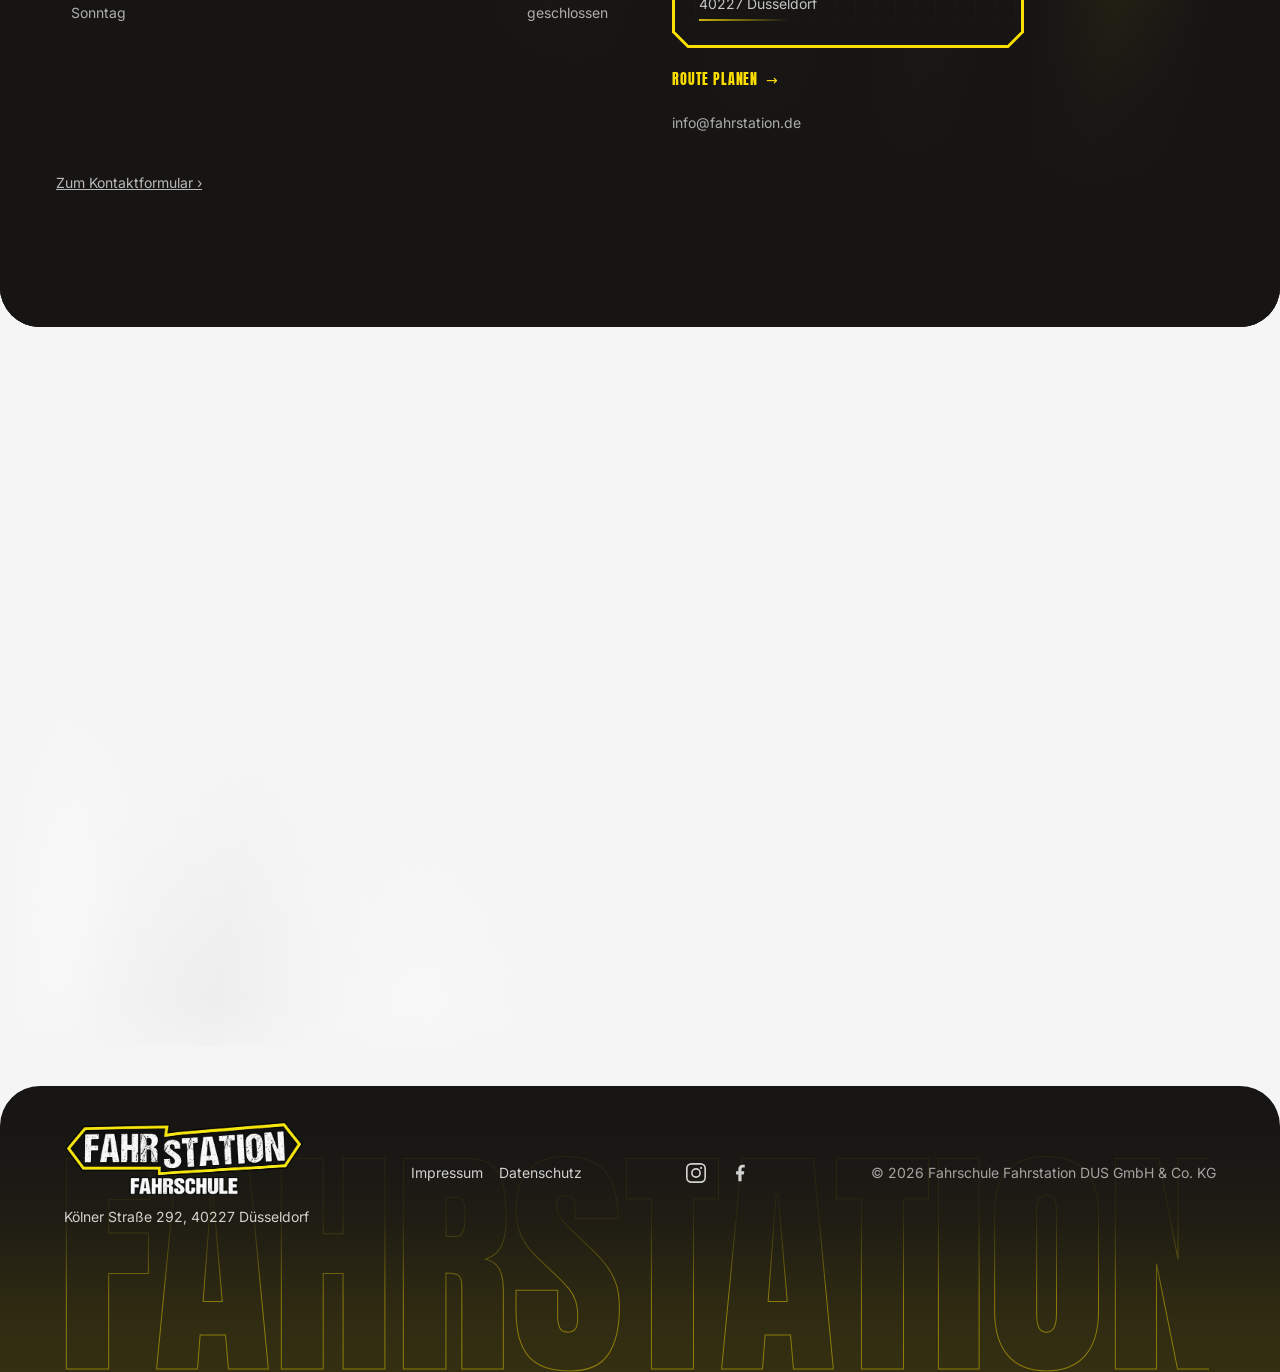
==== commit 6d4c68e3: "Weitere Klassen im FAQ-Stil Co-Authored-By: Claude Opus 5.5 <noreply@anthropic.com>" ====
--- a/index.html
+++ b/index.html
@@ -18,7 +18,7 @@
 
   <script>document.documentElement.classList.add('js');</script>
   <link rel="stylesheet" href="design-tokens.css?v=1425defe">
-  <link rel="stylesheet" href="styles.css?v=486b6e6c">
+  <link rel="stylesheet" href="styles.css?v=3fc4ccab">
 
   <script type="application/ld+json">
   {
@@ -665,6 +665,6 @@
     <div class="site-footer__mark" aria-hidden="true"><span class="site-footer__mark-text">FAHRSTATION</span></div>
   </footer>
 
-  <script src="script.js?v=390f86d5"></script>
+  <script src="script.js?v=638b7de8"></script>
 </body>
 </html>
--- a/styles.css
+++ b/styles.css
@@ -4217,7 +4217,10 @@
 .faq-rows {
   display: grid;
   grid-template-columns: max-content 1fr;
-  margin: 0;
+  /* nur seitlich/unten nullen — der Abstand nach oben kommt aus
+     .faq-item__a > * + * (z. B. wenn ein Einleitungssatz davorsteht) */
+  margin-inline: 0;
+  margin-bottom: 0;
 }
 
 /* subgrid: die Bezeichnungsspalte ist so breit wie die längste Bezeichnung
@@ -4413,6 +4416,11 @@
 
   .faq.is-inview :where(.faq__heading, .faq-item) { animation: none; }
 }
+
+/* „Weitere Klassen im Überblick“ auf den Klassen-Seiten nutzt denselben
+   FAQ-Abschnitt (.faq/.faq-item). Der folgende dunkle Abschluss (.page-cta,
+   round-t) bekommt dort Zwickel in der hellgrauen FAQ-Farbe statt Weiß. */
+.faq + .page-cta { --wedge-above: var(--background-light); }
 
 /* Footer unter der hellen FAQ: abgerundete Oberkante, Zwickel in der Farbe der FAQ */
 .site-footer.round-t { --wedge-above: var(--background-light); }
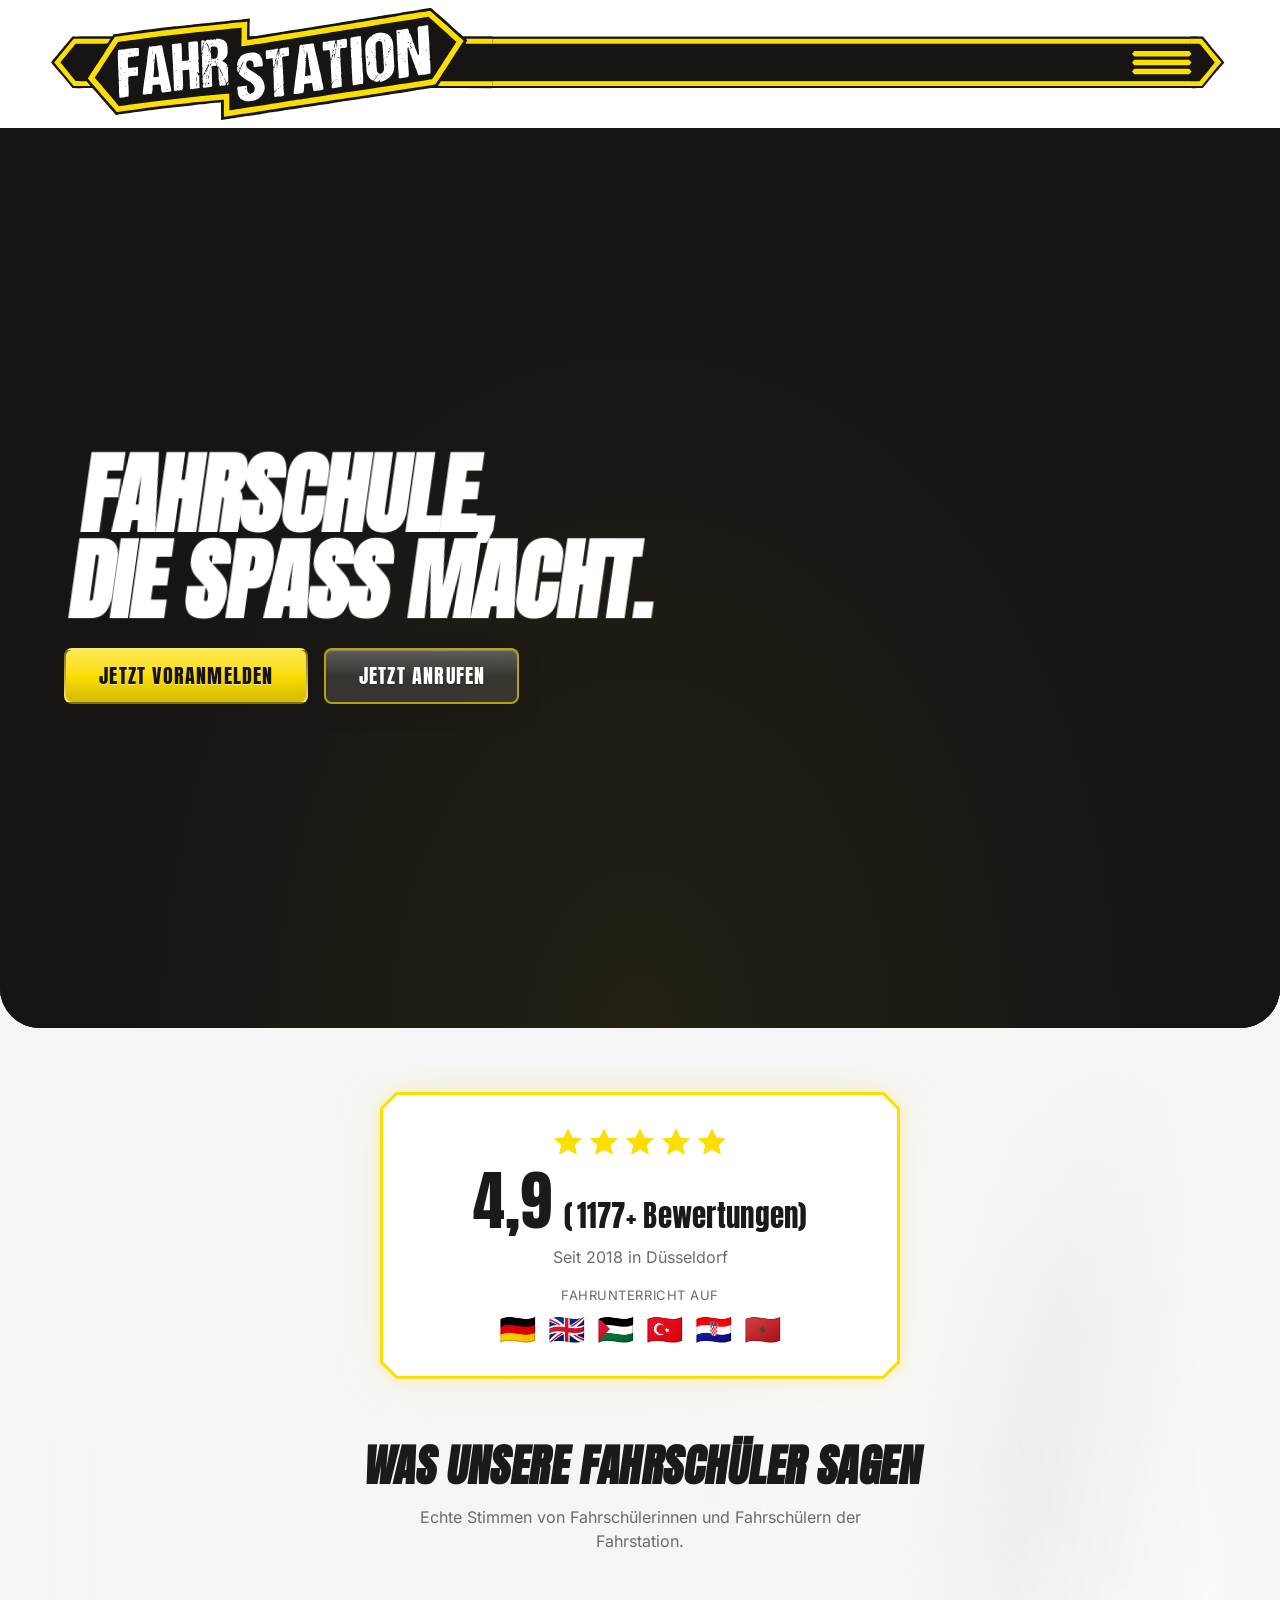
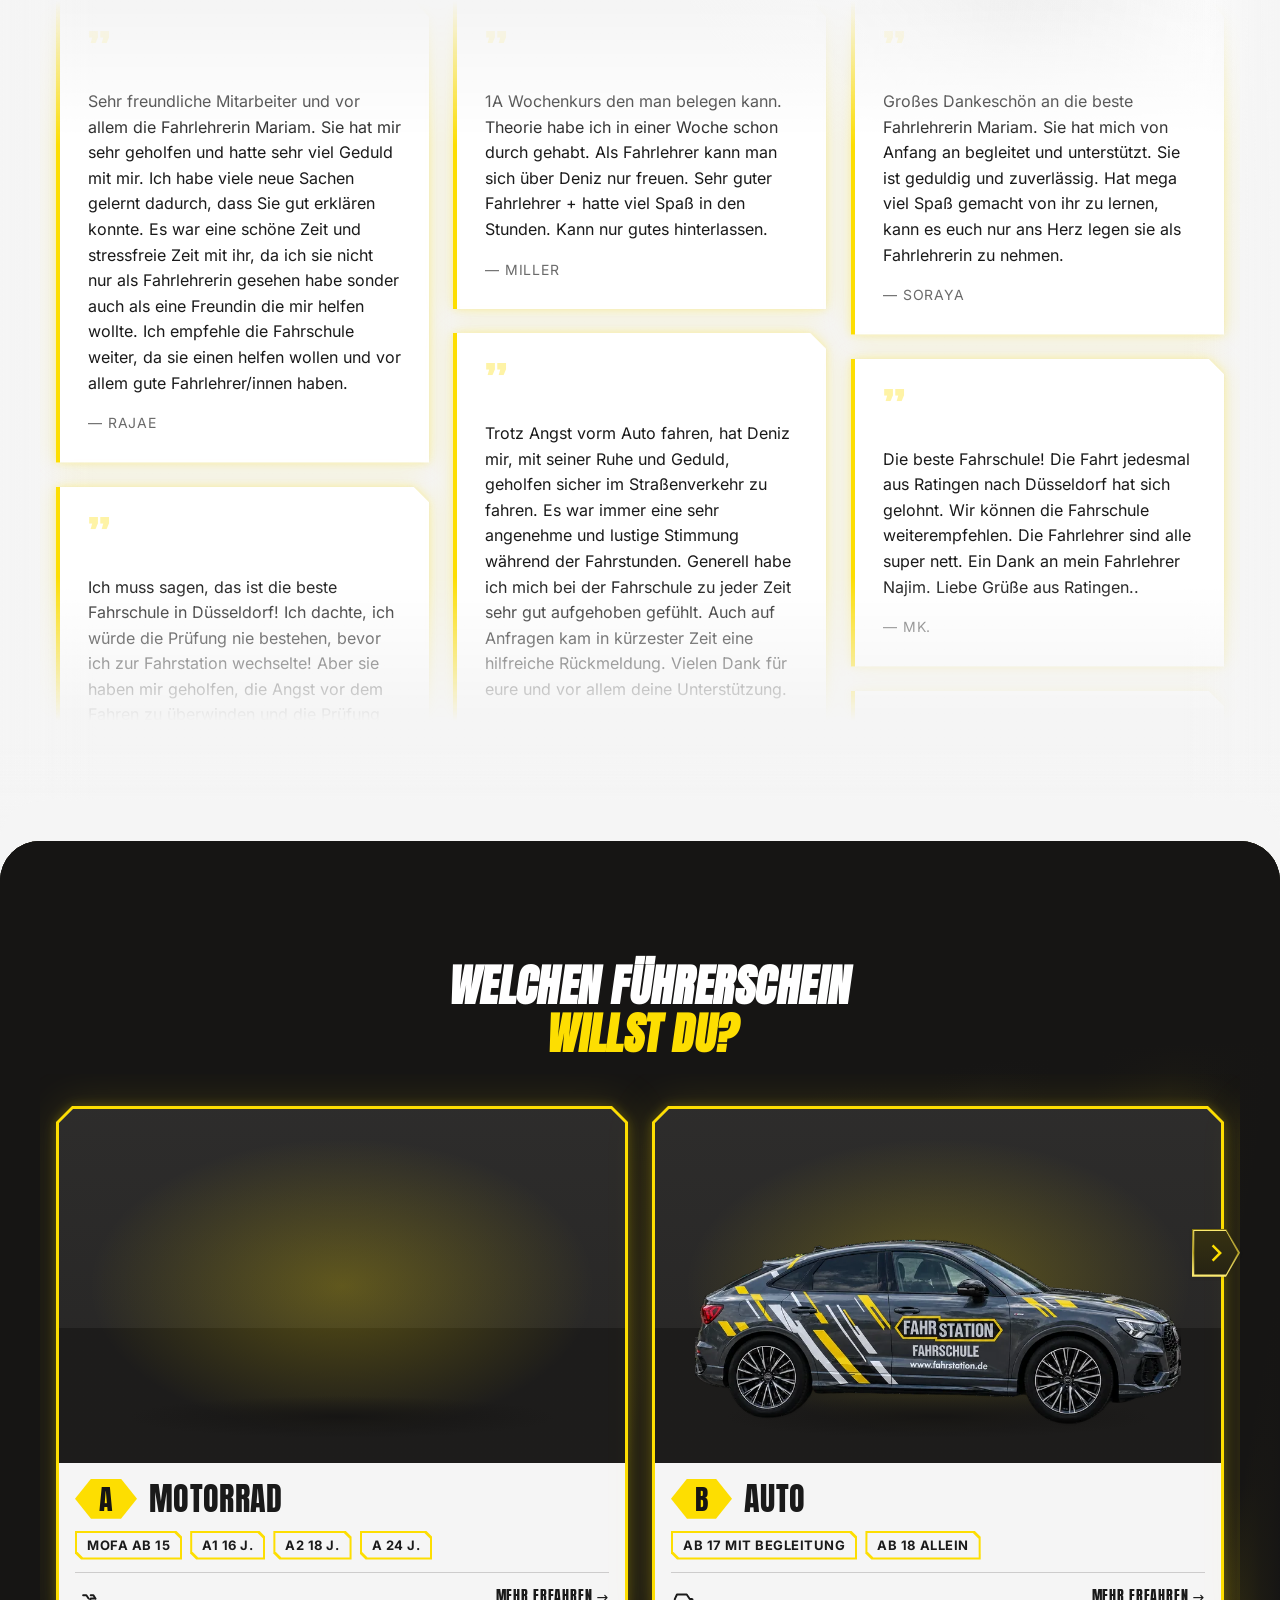
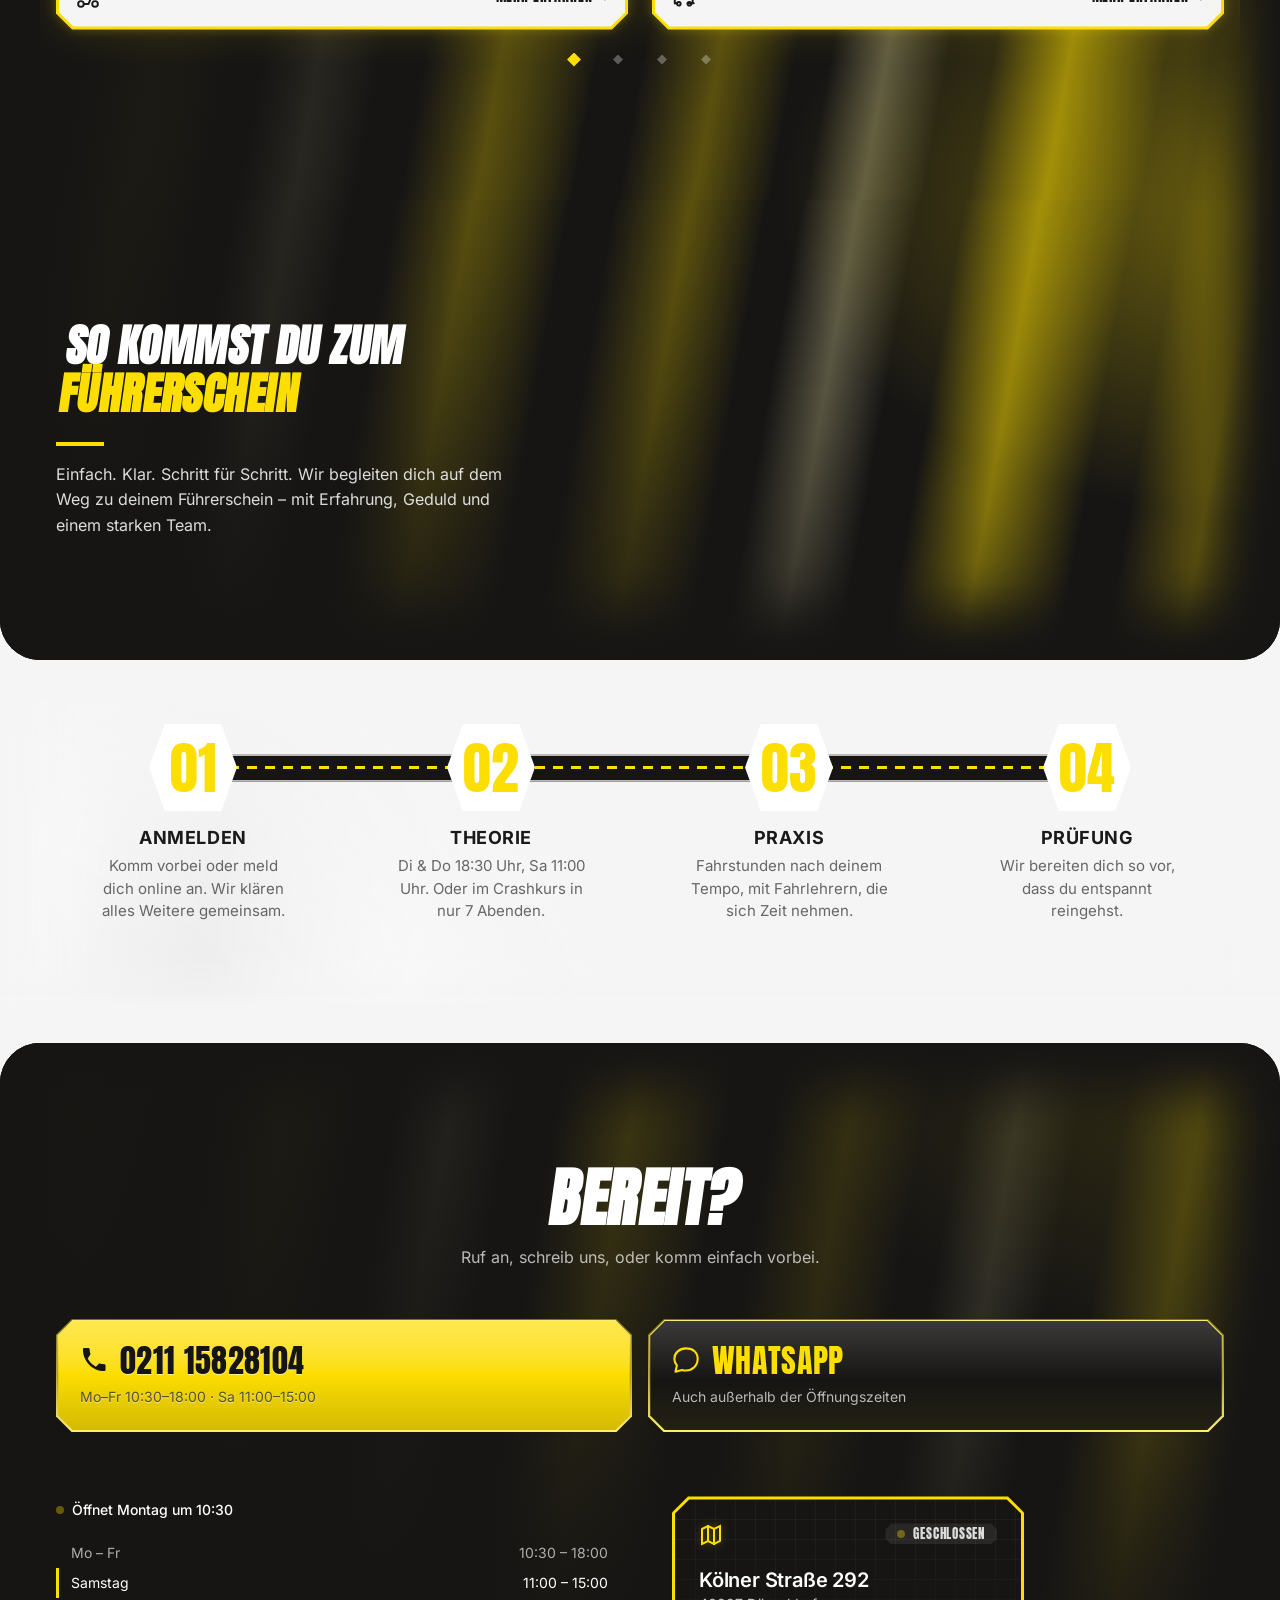
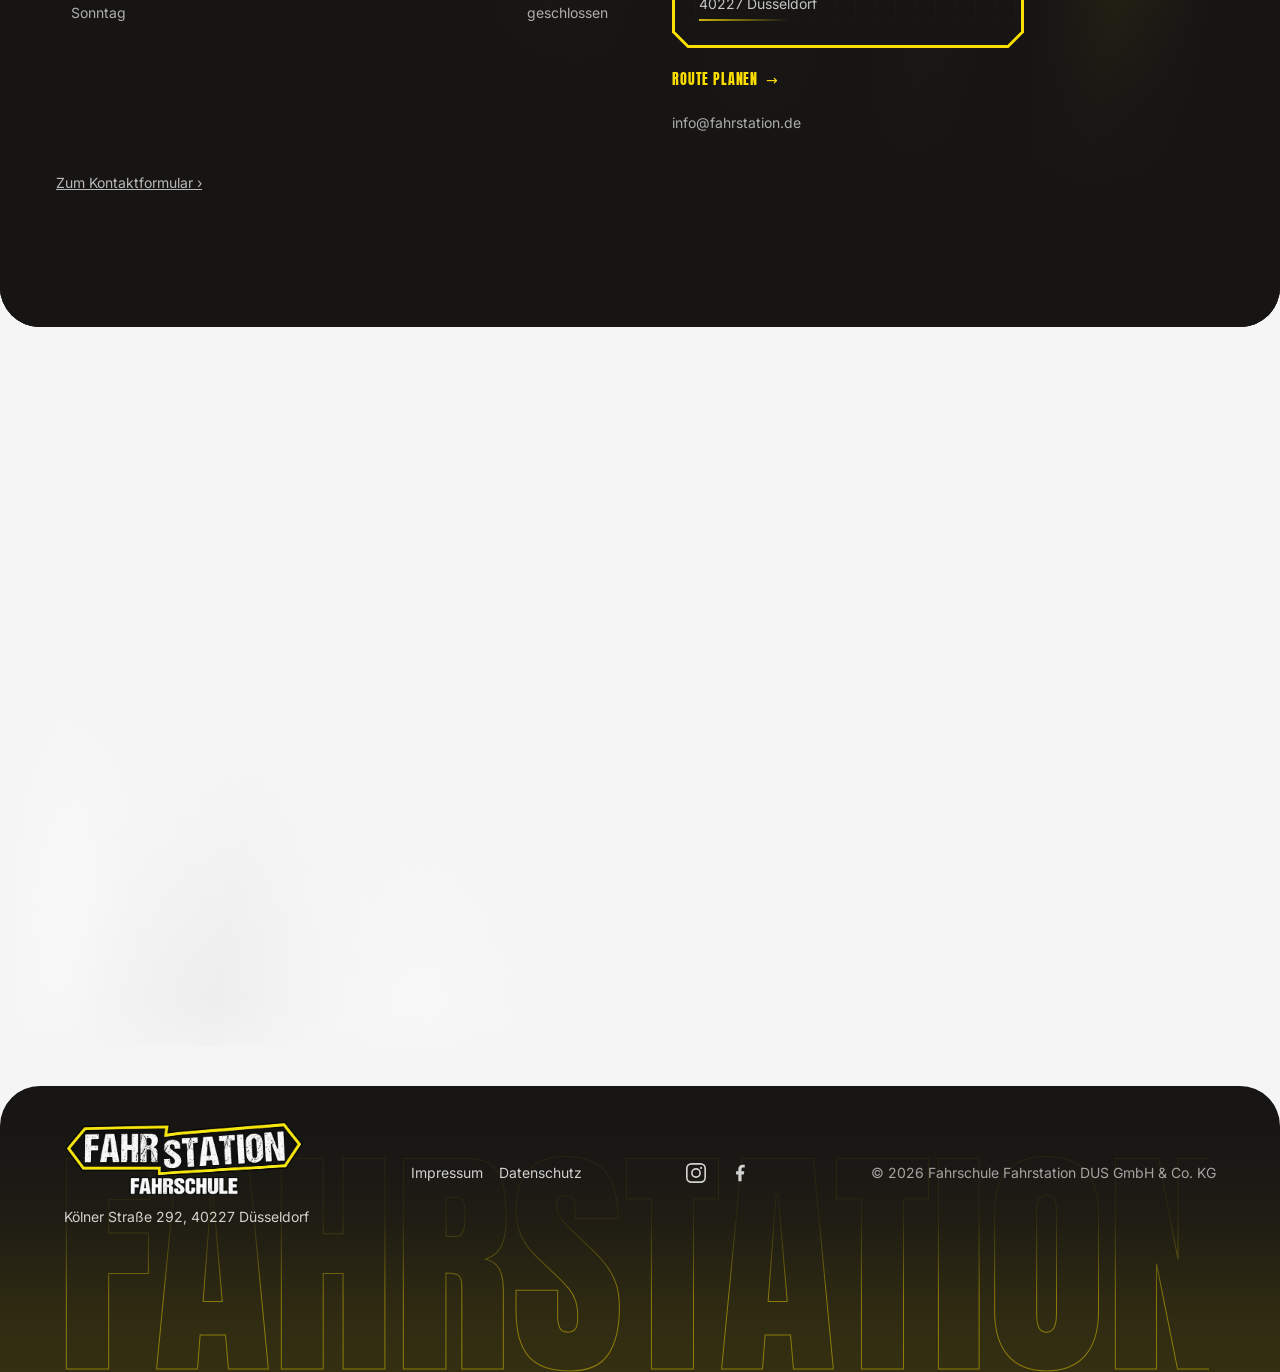
==== commit 1be8a0d0: "Steckbrief-Schild Wer/Wie/Was mit Schimmer Co-Authored-By: Claude Opus 5.5 <noreply@anthropic.com>" ====
--- a/index.html
+++ b/index.html
@@ -18,7 +18,7 @@
 
   <script>document.documentElement.classList.add('js');</script>
   <link rel="stylesheet" href="design-tokens.css?v=1425defe">
-  <link rel="stylesheet" href="styles.css?v=3fc4ccab">
+  <link rel="stylesheet" href="styles.css?v=042ef628">
 
   <script type="application/ld+json">
   {
--- a/styles.css
+++ b/styles.css
@@ -4617,7 +4617,8 @@
   list-style: none;
 }
 
-.page-header__facts li {
+.page-header__facts li,
+.kb-info-card__q {
   padding: var(--space-1) var(--space-3);
   background-color: var(--accent);
   color: var(--primary);
@@ -4716,3 +4717,79 @@
   .page-header--klasse-c { --kh-x: 50%; --kh-y: 25%; }
   .page-header--klasse-d { --kh-x: 50%; --kh-y: 30%; }
 }
+
+/* ==========================================================================
+   Steckbrief-Schild „Wer? / Wie? / Was?“ (.kb-info-cards, Klassen-Seiten)
+   --------------------------------------------------------------------------
+   EIN dunkles Schild statt drei Kästen: gefaste Ecken (--badge-notch),
+   oben die gelbe Doppellinie wie im Klassen-Kopf (4px Gelb, 3px Dunkel,
+   2px Gelb), innen drei Zeilen mit feinen gelben Trennlinien. Dazu der
+   gelbe Schimmer (.shine--gold.shine--soft im Markup). Dessen Ebenen
+   (::before/::after, z-index -1) liegen über dem eigenen Hintergrund des
+   Schilds — die Doppellinie sitzt deshalb im Hintergrund der obersten
+   Zeile(n), also über dem Schimmer, und wird nicht abgedunkelt.
+   Das Etikett „Wer?“ usw. nutzt den Stil der Info-Schilder im Klassen-Kopf
+   (.page-header__facts li). Mobil untereinander, ab 768px drei Spalten mit
+   senkrechten Trennlinien.
+   ========================================================================== */
+.kb-info-cards {
+  --kh-rule: 9px;
+  --kb-cut: var(--badge-notch);
+  --kb-line: color-mix(in srgb, var(--accent) 30%, transparent);
+  --kb-rule-bg: linear-gradient(to bottom, var(--accent) 0 4px, var(--primary) 4px 7px, var(--accent) 7px 9px) top / 100% var(--kh-rule) no-repeat;
+  position: relative;
+  display: grid;
+  grid-template-columns: 1fr;
+  margin: 0 0 var(--space-16);
+  background-color: var(--primary);
+  clip-path: polygon(var(--kb-cut) 0, calc(100% - var(--kb-cut)) 0, 100% var(--kb-cut), 100% calc(100% - var(--kb-cut)), calc(100% - var(--kb-cut)) 100%, var(--kb-cut) 100%, 0 calc(100% - var(--kb-cut)), 0 var(--kb-cut));
+}
+
+.kb-info-card {
+  display: flex;
+  flex-direction: column;
+  align-items: flex-start;
+  gap: var(--space-2);
+  padding: var(--space-4) var(--space-6);
+}
+
+.kb-info-card + .kb-info-card {
+  border-top: 1px solid var(--kb-line);
+}
+
+/* Doppellinie oben (mobil: über der ersten Zeile) */
+.kb-info-card:first-child {
+  padding-top: calc(var(--space-4) + var(--kh-rule));
+  background: var(--kb-rule-bg);
+}
+
+.kb-info-card__q {
+  margin: 0;
+}
+
+.kb-info-card__a {
+  margin: 0;
+  color: var(--text-light);
+  font-family: var(--font-body);
+  font-size: var(--font-size-body);
+  line-height: var(--line-height-base);
+}
+
+@media (min-width: 768px) {
+  .kb-info-cards {
+    grid-template-columns: repeat(3, 1fr);
+  }
+
+  /* Desktop: Doppellinie über allen drei Spalten */
+  .kb-info-card,
+  .kb-info-card:first-child {
+    gap: var(--space-3);
+    padding: calc(var(--space-6) + var(--kh-rule)) var(--space-6) var(--space-6);
+    background: var(--kb-rule-bg);
+  }
+
+  .kb-info-card + .kb-info-card {
+    border-top: 0;
+    border-left: 1px solid var(--kb-line);
+  }
+}
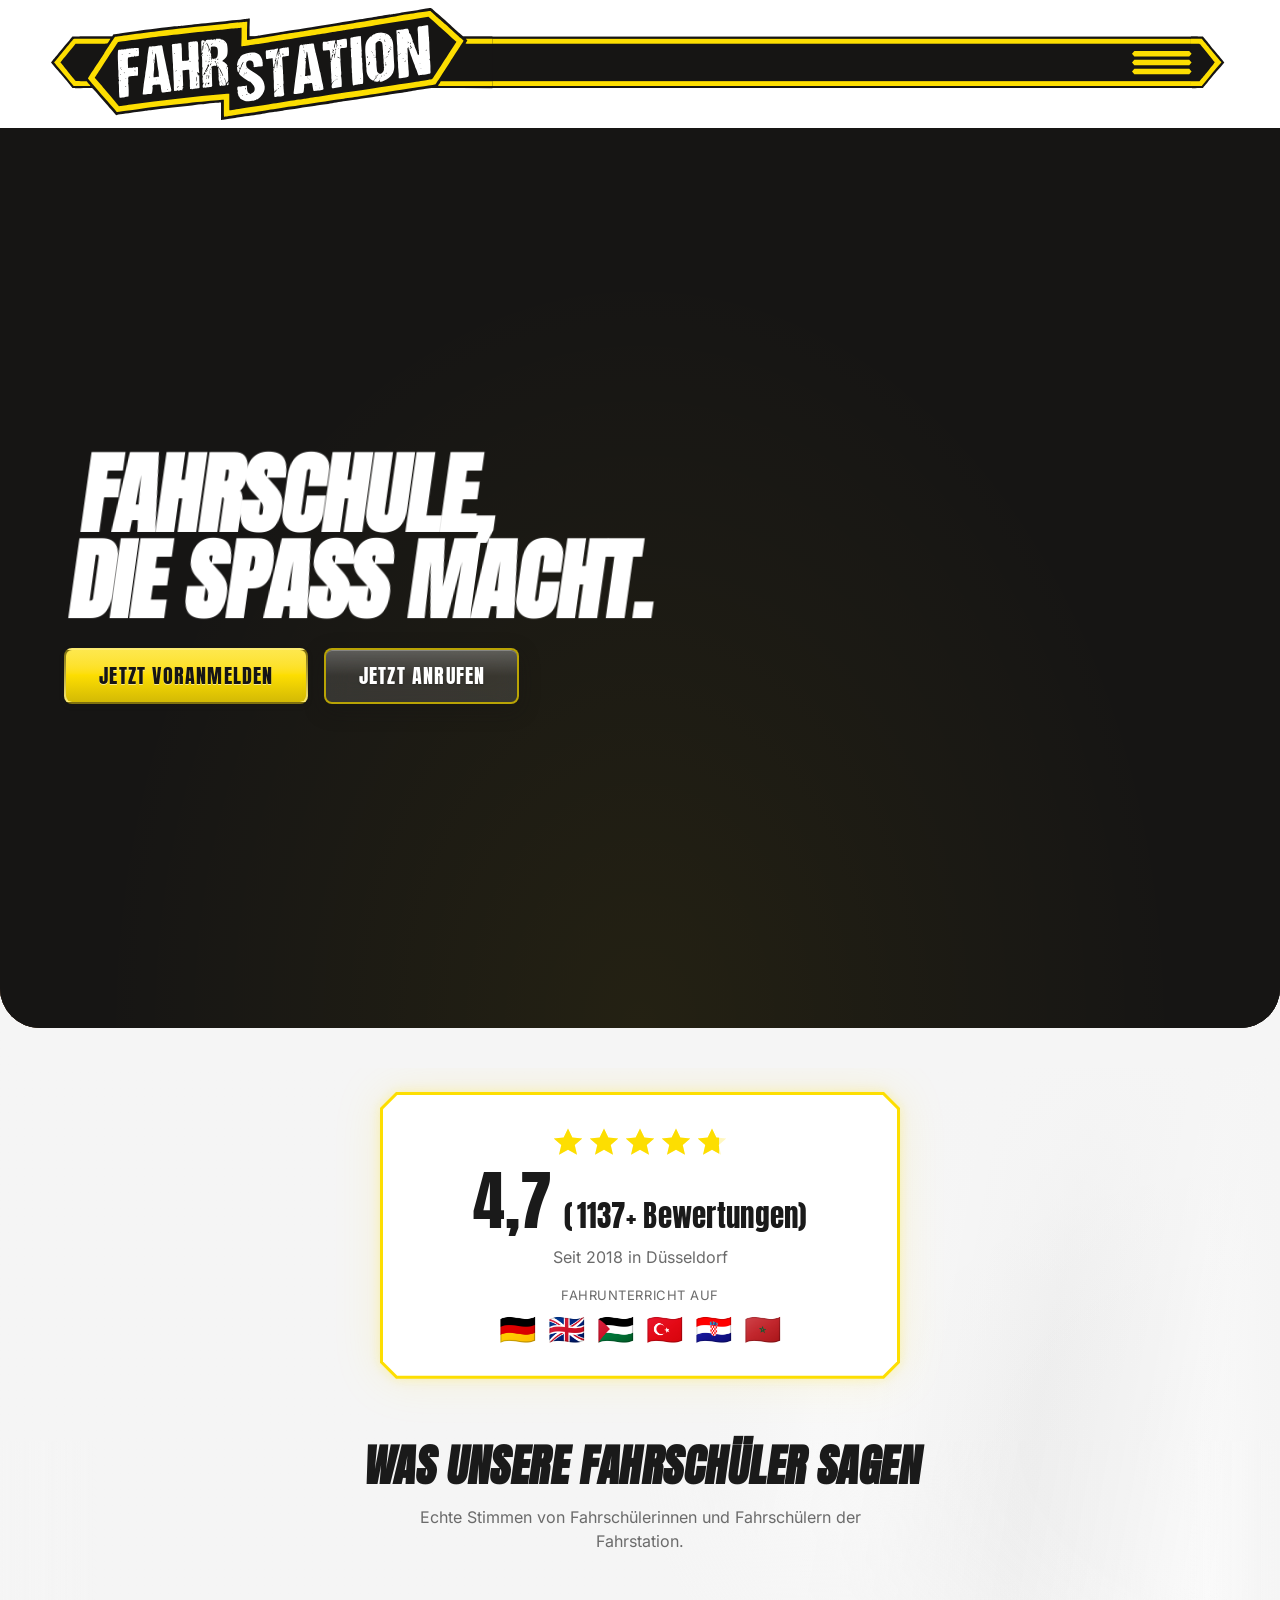
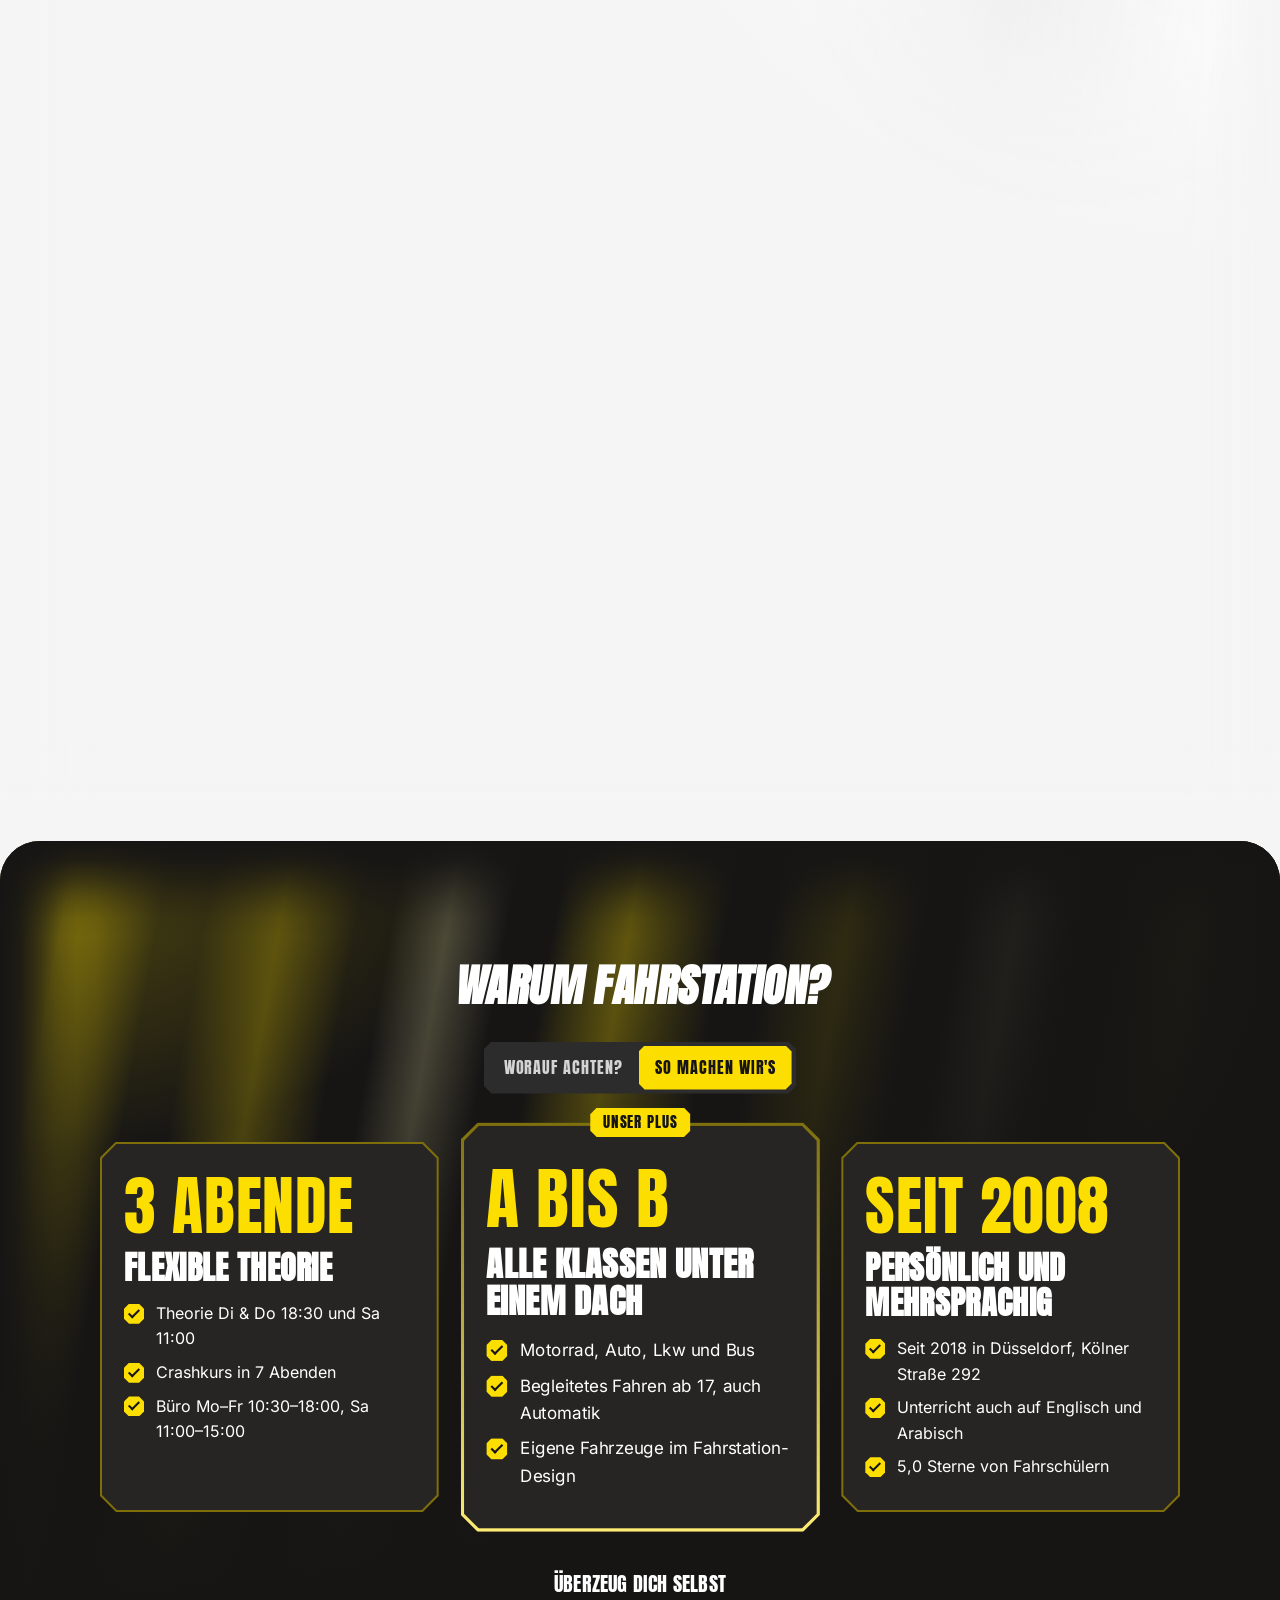
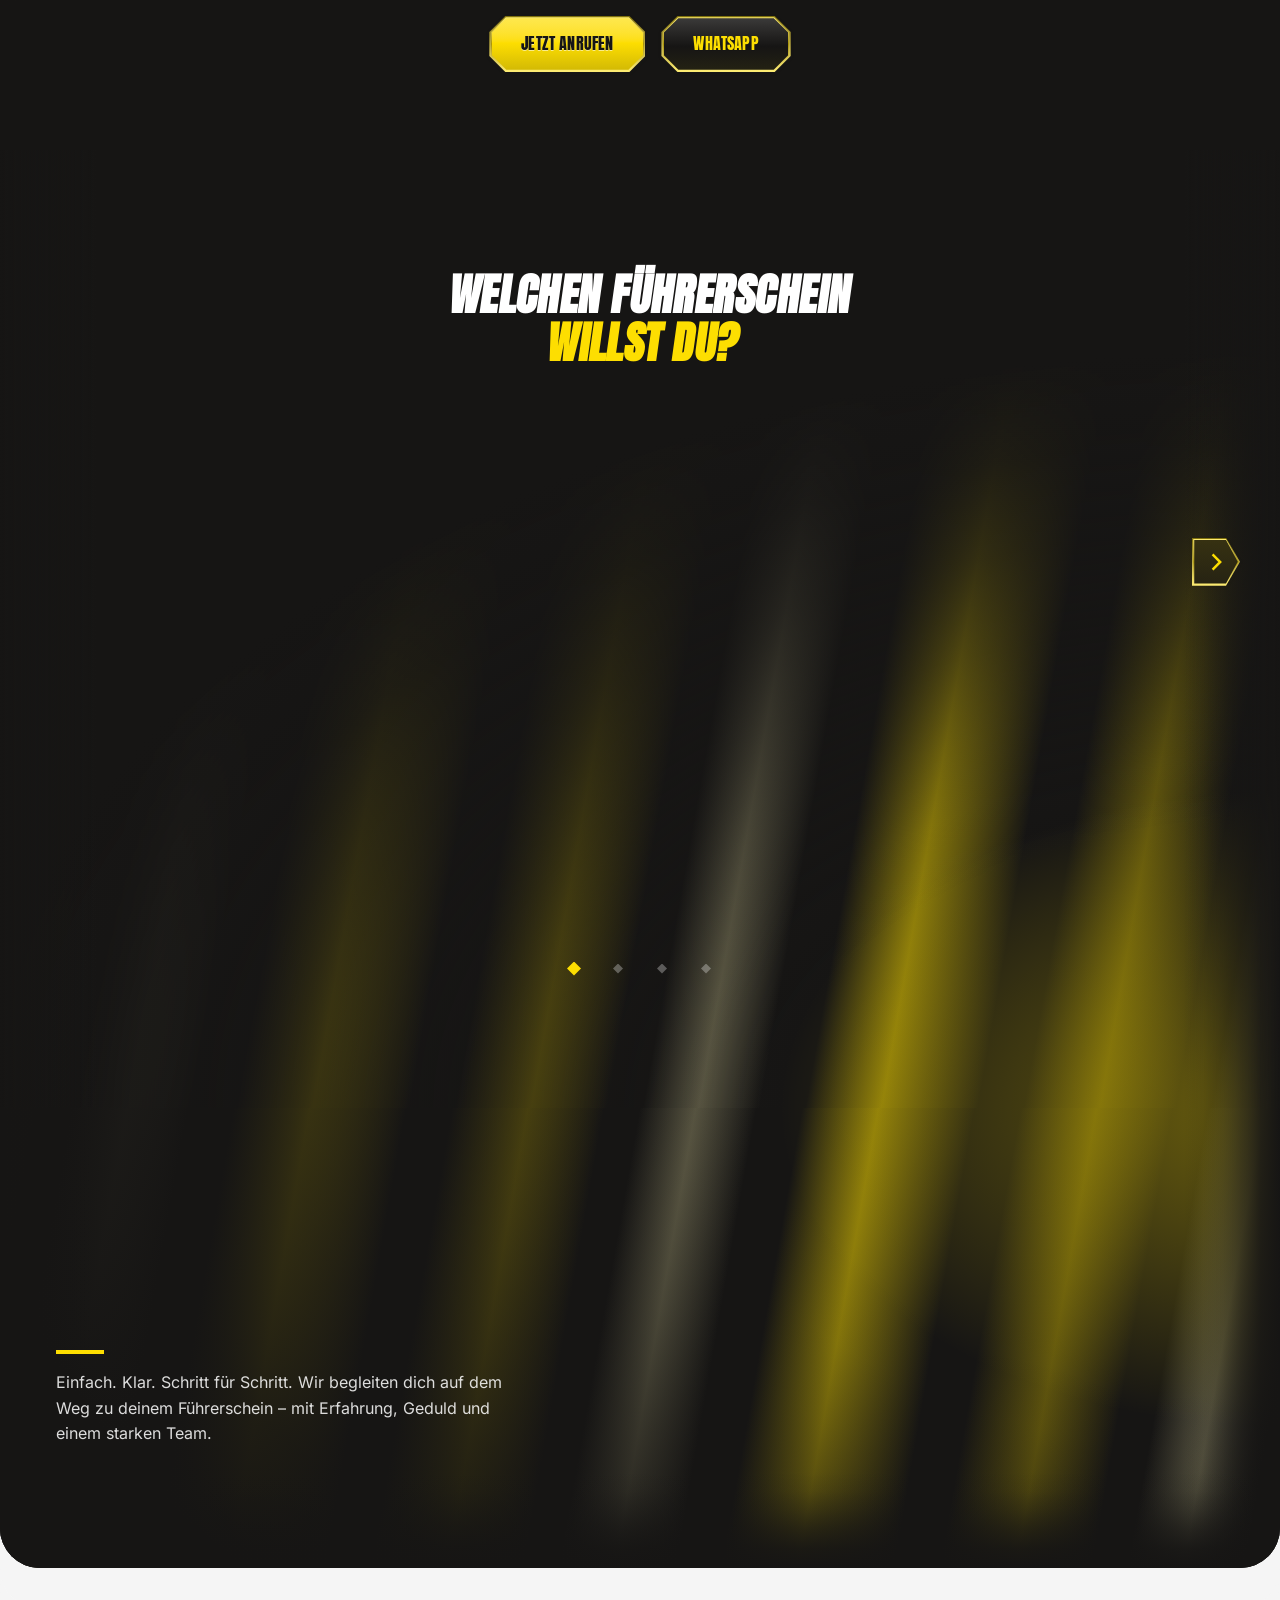
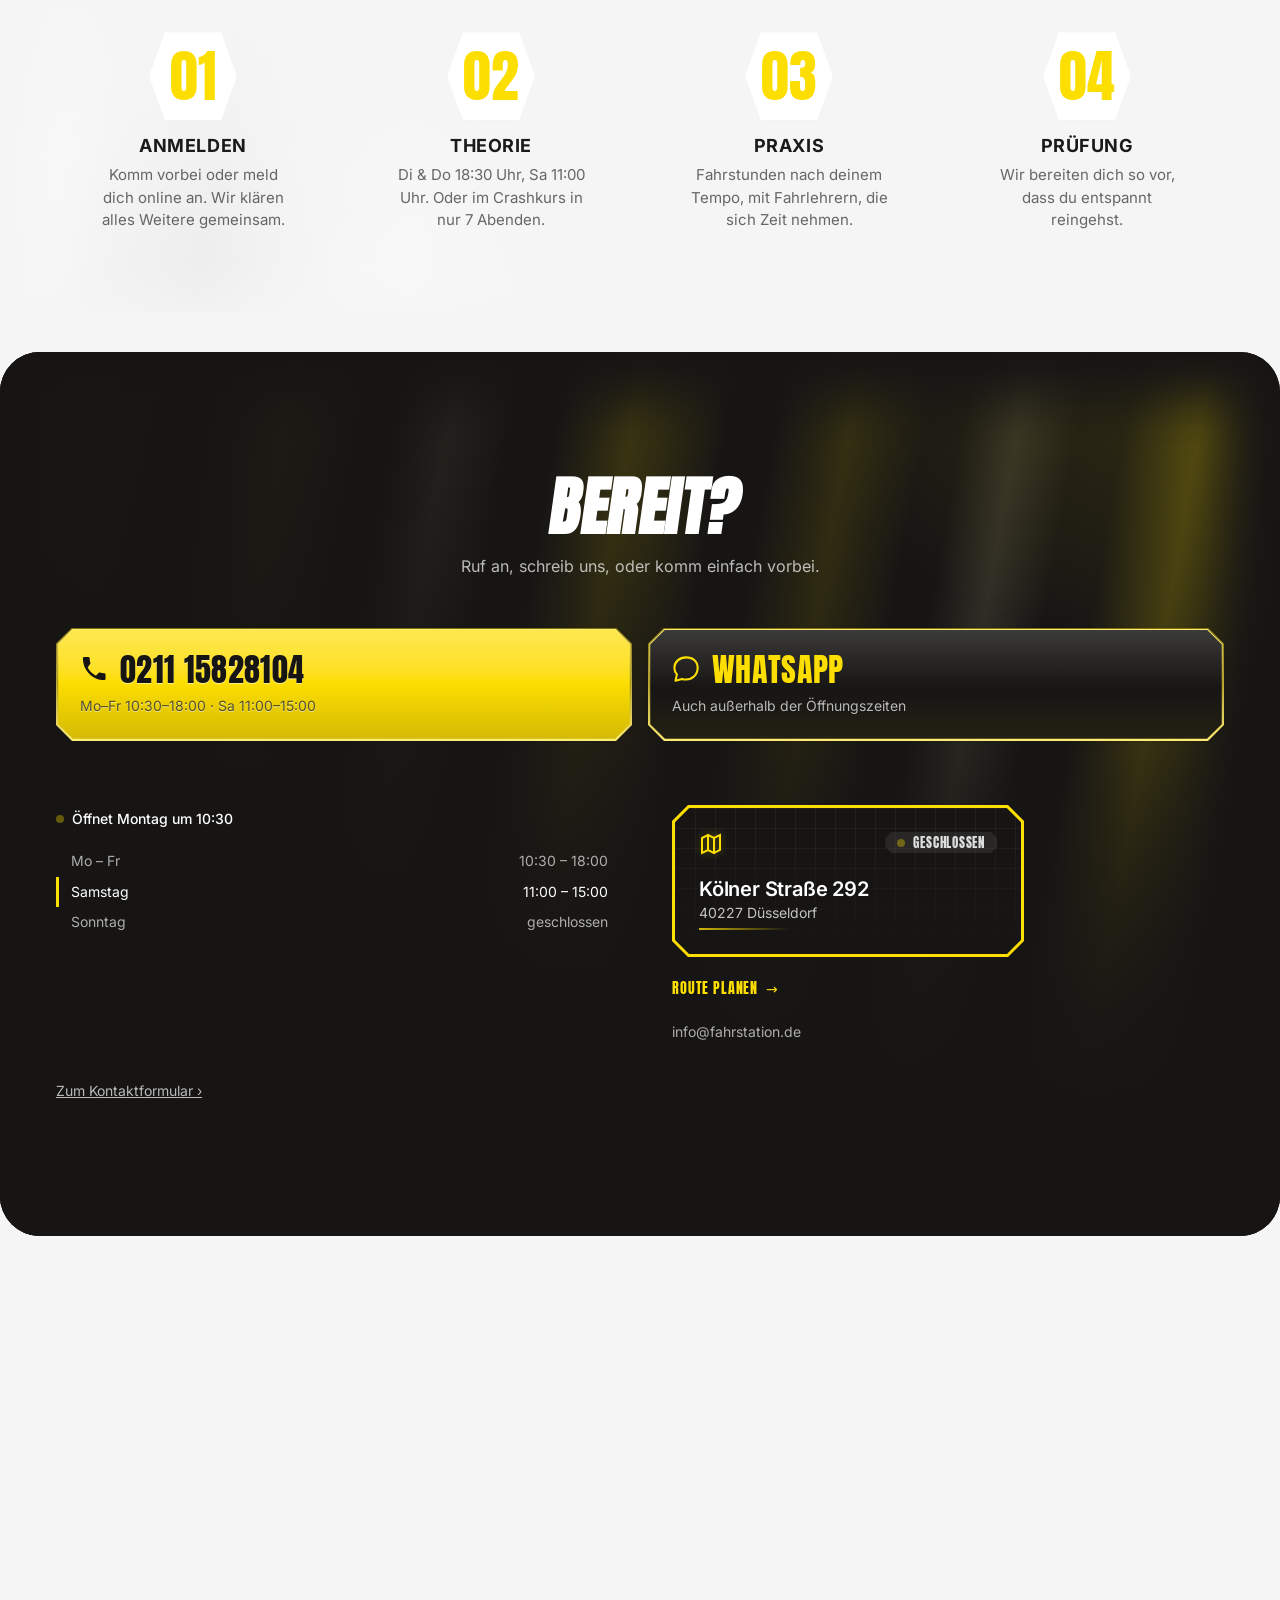
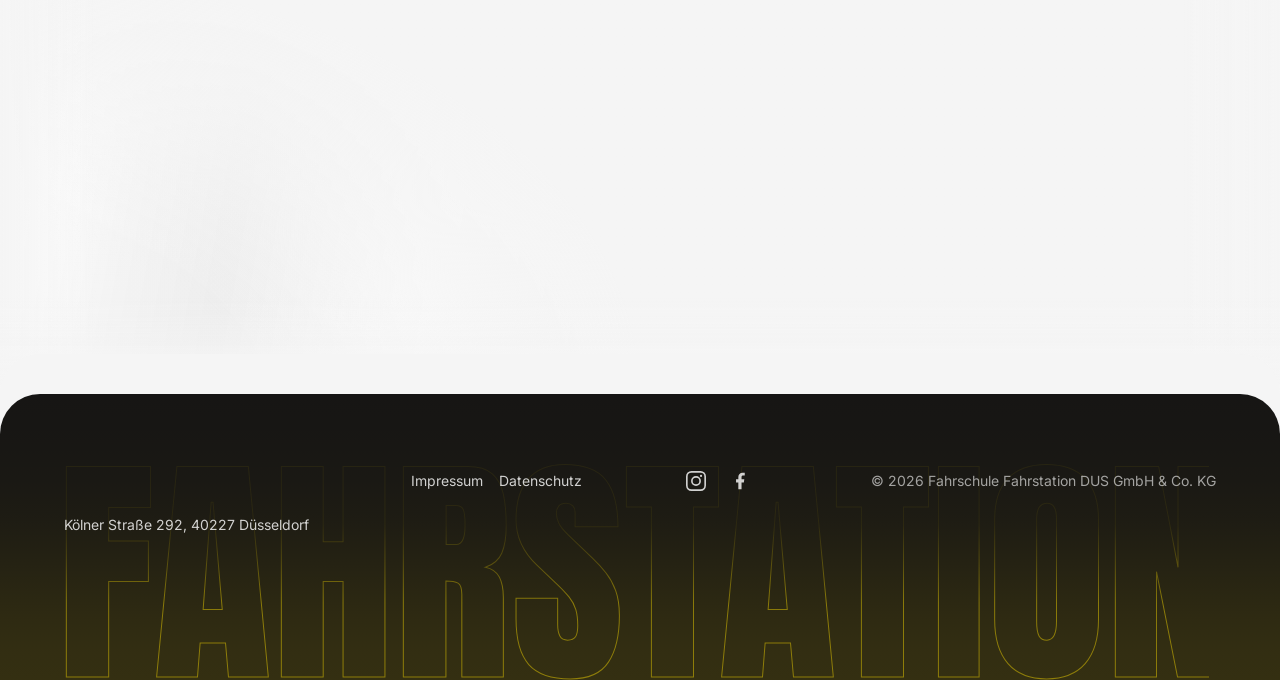
==== commit 812269e1: "Abschnitt Warum Fahrstation Co-Authored-By: Claude Opus 5.5 <noreply@anthropic.com> Claude-Session: " ====
--- a/index.html
+++ b/index.html
@@ -18,7 +18,7 @@
 
   <script>document.documentElement.classList.add('js');</script>
   <link rel="stylesheet" href="design-tokens.css?v=1425defe">
-  <link rel="stylesheet" href="styles.css?v=042ef628">
+  <link rel="stylesheet" href="styles.css?v=4c4ed79c">
 
   <script type="application/ld+json">
   {
@@ -291,7 +291,79 @@
         </div>
       </div>
     </section>
-    <section id="klassen" class="classes shine shine--gold shine--strong shine--join-b shine--br round-t">
+    <section id="warum" class="why shine shine--gold shine--tl shine--join-b round-t" aria-labelledby="why-heading">
+      <div class="why__inner">
+        <h2 class="why__heading" id="why-heading"><span class="why__word">Warum</span> <span class="why__word">Fahrstation?</span></h2>
+
+        <div class="why__switch" role="group" aria-label="Ansicht der Karten">
+          <span class="why__switch-thumb" aria-hidden="true"></span>
+          <button class="why__switch-btn" type="button" data-mode="ask" aria-pressed="false">Worauf achten?</button>
+          <button class="why__switch-btn" type="button" data-mode="do" aria-pressed="true">So machen wir's</button>
+        </div>
+
+        <div class="why__cards" data-mode="do">
+          <article class="why-card">
+            <div class="why-card__face why-card__face--ask">
+              <span class="why-card__mark" aria-hidden="true">?</span>
+              <p class="why-card__q">Passt der Theorieunterricht in deinen Alltag?</p>
+            </div>
+            <div class="why-card__face why-card__face--do">
+              <p class="why-card__stat"><span data-count-to="7">7</span> Abende</p>
+              <h3 class="why-card__title">Flexible Theorie</h3>
+              <ul class="faq-check why-card__list">
+                <li>Theorie Di &amp; Do 18:30 und Sa 11:00</li>
+                <li>Crashkurs in 7 Abenden</li>
+                <li>Büro Mo–Fr 10:30–18:00, Sa 11:00–15:00</li>
+              </ul>
+            </div>
+          </article>
+
+          <article class="why-card why-card--plus">
+            <span class="why-card__tag">Unser Plus</span>
+            <div class="why-card__face why-card__face--ask">
+              <span class="why-card__mark" aria-hidden="true">?</span>
+              <p class="why-card__q">Kannst du später auch Motorrad, Lkw oder Bus bei derselben Fahrschule machen?</p>
+            </div>
+            <div class="why-card__face why-card__face--do">
+              <p class="why-card__stat">A bis <span data-count-letters="A-D">D</span></p>
+              <h3 class="why-card__title">Alle Klassen unter einem Dach</h3>
+              <ul class="faq-check why-card__list">
+                <li>Motorrad, Auto, Lkw und Bus</li>
+                <li>Begleitetes Fahren ab 17, auch Automatik</li>
+                <li>Eigene Fahrzeuge im Fahrstation-Design</li>
+              </ul>
+            </div>
+          </article>
+
+          <article class="why-card">
+            <div class="why-card__face why-card__face--ask">
+              <span class="why-card__mark" aria-hidden="true">?</span>
+              <p class="why-card__q">Wirst du in deiner Sprache verstanden?</p>
+            </div>
+            <div class="why-card__face why-card__face--do">
+              <p class="why-card__stat">Seit <span data-count-to="2018" data-count-from="2000">2018</span></p>
+              <h3 class="why-card__title">Persönlich und mehrsprachig</h3>
+              <ul class="faq-check why-card__list">
+                <li>Seit 2018 in Düsseldorf, Kölner Straße 292</li>
+                <!-- OFFEN: Sprachenliste und Quelle 5,0 vom Inhaber bestätigen lassen -->
+                <li>Unterricht auch auf Englisch und Arabisch</li>
+                <!-- OFFEN: Sprachenliste und Quelle 5,0 vom Inhaber bestätigen lassen -->
+                <li>5,0 Sterne von Fahrschülern</li>
+              </ul>
+            </div>
+          </article>
+        </div>
+
+        <div class="why__cta">
+          <p class="why__cta-text">Überzeug dich selbst</p>
+          <div class="why__cta-actions">
+            <span class="metal metal--chamfer metal--cta metal--p1"><a class="metal__btn btn-signage" href="tel:+4921115828104"><span class="btn-signage__label">Jetzt anrufen</span></a></span>
+            <span class="metal metal--chamfer metal--cta metal--p2"><a class="metal__btn btn-signage" href="https://wa.me/4915229653650" target="_blank" rel="noopener"><span class="btn-signage__label">WhatsApp</span></a></span>
+          </div>
+        </div>
+      </div>
+    </section>
+    <section id="klassen" class="classes shine shine--gold shine--strong shine--join-t shine--join-b shine--br">
       <div class="classes__inner">
         <h2 class="classes__heading">Welchen Führerschein<br><span class="classes__heading-accent">willst du?</span></h2>
         <div class="classes__carousel" role="region" aria-roledescription="Karussell" aria-label="Führerscheinklassen">
@@ -665,6 +737,6 @@
     <div class="site-footer__mark" aria-hidden="true"><span class="site-footer__mark-text">FAHRSTATION</span></div>
   </footer>
 
-  <script src="script.js?v=638b7de8"></script>
+  <script src="script.js?v=909f8a61"></script>
 </body>
 </html>
--- a/styles.css
+++ b/styles.css
@@ -340,7 +340,8 @@
 .page-header__title,
 .page-cta__heading,
 .contact-form__success-heading,
-.faq__heading {
+.faq__heading,
+.why__heading {
   transform: skewX(-8deg);
   transform-origin: left bottom;
 }
@@ -3616,7 +3617,8 @@
 .metal,
 .ghost-btn,
 .btn-primary,
-.mobile-cta-bar__item {
+.mobile-cta-bar__item,
+.why-card--plus {
   --m-dark: color-mix(in srgb, var(--accent) 45%, var(--primary));
   --m-mid: color-mix(in srgb, var(--accent-hover) 70%, var(--primary));
   --m-light: color-mix(in srgb, var(--accent) 55%, var(--text-light));
@@ -4618,7 +4620,8 @@
 }
 
 .page-header__facts li,
-.kb-info-card__q {
+.kb-info-card__q,
+.why-card__tag {
   padding: var(--space-1) var(--space-3);
   background-color: var(--accent);
   color: var(--primary);
@@ -4793,3 +4796,303 @@
     border-left: 1px solid var(--kb-line);
   }
 }
+
+
+/* ==========================================================================
+   „Warum Fahrstation?“ (#warum, Startseite, zwischen Bewertungen und Klassen)
+   --------------------------------------------------------------------------
+   Dunkle Sektion mit Gold-Schimmer, schließt nahtlos an #klassen an.
+   Schalter „Worauf achten?“ / „So machen wir’s“ (zwei Buttons mit
+   aria-pressed, gelbes Fasen-Schild gleitet zur aktiven Option) wechselt
+   den Zustand aller Karten über data-mode auf .why__cards. Beide Zustände
+   einer Karte liegen in derselben Grid-Zelle übereinander — die Karte ist
+   immer so hoch wie der höhere Inhalt, beim Umschalten springt nichts.
+   „Worauf achten?“ zeigt dieselbe dunkle Karte mit gedämpftem Rahmen,
+   großem gelben Fragezeichen und der Frage; „So machen wir’s“ hebt den
+   Rahmen an und zeigt Kennzahl, Titel und Häkchen-Liste.
+   Wiederverwendet: Fasen-Etikett (.page-header__facts li), Häkchen-Liste
+   (.faq-check), Gold-Metall-Rahmen (--m-frame der Metall-Buttons),
+   Metall-Schild-Buttons (.metal--cta), Eintritts-Keyframes (faq-rise),
+   Schimmer (.shine--gold).
+   ========================================================================== */
+#warum { --wedge-above: var(--background-light); }
+
+.why {
+  background-color: var(--primary);
+  color: var(--text-light);
+  padding-block: var(--space-20) var(--space-16);
+}
+
+.why__inner {
+  display: flex;
+  flex-direction: column;
+  align-items: center;
+  max-width: var(--max-width);
+  margin-inline: auto;
+  padding-inline: var(--space-4);
+}
+
+.why__heading {
+  margin: 0 0 var(--space-8);
+  font-family: var(--font-display);
+  font-size: var(--font-size-section-heading);
+  line-height: var(--line-height-tight);
+  letter-spacing: var(--letter-spacing-display);
+  text-transform: uppercase;
+  text-align: center;
+  color: var(--text-light);
+}
+
+.why__word { display: inline-block; }
+
+/* --- Schalter --- */
+.why__switch {
+  --sw-cut: 8px;
+  position: relative;
+  display: inline-flex;
+  margin: 0 0 var(--space-10);
+  padding: 4px;
+  background-color: color-mix(in srgb, var(--text-light) 10%, var(--primary));
+  clip-path: polygon(var(--sw-cut) 0, calc(100% - var(--sw-cut)) 0, 100% var(--sw-cut), 100% calc(100% - var(--sw-cut)), calc(100% - var(--sw-cut)) 100%, var(--sw-cut) 100%, 0 calc(100% - var(--sw-cut)), 0 var(--sw-cut));
+}
+
+html:not(.js) .why__switch { display: none; }
+
+.why__switch-thumb {
+  position: absolute;
+  top: 4px;
+  bottom: 4px;
+  left: 0;
+  width: 0;
+  background-color: var(--accent);
+  clip-path: polygon(6px 0, calc(100% - 6px) 0, 100% 6px, 100% calc(100% - 6px), calc(100% - 6px) 100%, 6px 100%, 0 calc(100% - 6px), 0 6px);
+  transition: transform 350ms cubic-bezier(0.2, 0.7, 0.2, 1), width 350ms cubic-bezier(0.2, 0.7, 0.2, 1);
+}
+
+.why__switch-btn {
+  position: relative;
+  min-height: 44px;
+  padding: var(--space-2) var(--space-4);
+  border: 0;
+  background: none;
+  color: color-mix(in srgb, var(--text-light) 80%, transparent);
+  font-family: var(--font-display);
+  font-size: var(--font-size-body);
+  letter-spacing: var(--letter-spacing-badge);
+  text-transform: uppercase;
+  cursor: pointer;
+  transition: color 250ms ease;
+  -webkit-tap-highlight-color: transparent;
+}
+
+.why__switch-btn[aria-pressed="true"] { color: var(--primary); }
+
+.why__switch-btn:focus-visible {
+  outline: 2px solid var(--accent);
+  outline-offset: -2px;
+}
+
+.why__switch-btn[aria-pressed="true"]:focus-visible { outline-color: var(--primary); }
+
+/* --- Karten --- */
+.why__cards {
+  display: flex;
+  flex-direction: column;
+  gap: var(--space-6);
+  width: 100%;
+  max-width: 420px;
+}
+
+.why-card {
+  --wc-bw: 2px;
+  --wc-cut: var(--badge-notch);
+  --wc-cut-in: calc(var(--wc-cut) - 0.586 * var(--wc-bw));
+  --wc-frame: color-mix(in srgb, var(--accent) 45%, var(--primary));
+  --wc-face: color-mix(in srgb, var(--text-light) 7%, var(--primary));
+  position: relative;
+  isolation: isolate;
+  display: grid;
+  padding: var(--space-8) var(--space-6);
+}
+
+.why-card::before,
+.why-card::after {
+  content: "";
+  position: absolute;
+  z-index: -1;
+  transition: background 400ms ease;
+}
+
+.why-card::before {
+  inset: 0;
+  background: var(--wc-frame);
+  clip-path: polygon(var(--wc-cut) 0, calc(100% - var(--wc-cut)) 0, 100% var(--wc-cut), 100% calc(100% - var(--wc-cut)), calc(100% - var(--wc-cut)) 100%, var(--wc-cut) 100%, 0 calc(100% - var(--wc-cut)), 0 var(--wc-cut));
+}
+
+.why-card::after {
+  inset: var(--wc-bw);
+  background: var(--wc-face);
+  clip-path: polygon(var(--wc-cut-in) 0, calc(100% - var(--wc-cut-in)) 0, 100% var(--wc-cut-in), 100% calc(100% - var(--wc-cut-in)), calc(100% - var(--wc-cut-in)) 100%, var(--wc-cut-in) 100%, 0 calc(100% - var(--wc-cut-in)), 0 var(--wc-cut-in));
+}
+
+/* hervorgehobene Karte: Gold-Metall-Rahmen, etwas dickerer Rand */
+.why-card--plus {
+  --wc-bw: 3px;
+  --wc-frame: var(--m-frame);
+  order: -1;
+}
+
+/* beide Zustände in derselben Zelle → feste Höhe */
+.why-card__face {
+  grid-area: 1 / 1;
+  display: flex;
+  flex-direction: column;
+  transition: opacity 350ms ease, visibility 350ms;
+}
+
+.why-card__face--ask {
+  justify-content: center;
+}
+
+.why-card__mark {
+  margin-bottom: var(--space-3);
+  font-family: var(--font-display);
+  font-size: var(--font-size-stat);
+  line-height: 1;
+  color: var(--accent);
+}
+
+.why-card__q {
+  margin: 0;
+  font-family: var(--font-body);
+  font-weight: 700;
+  font-size: var(--font-size-h3);
+  line-height: 1.4;
+  color: var(--text-light);
+}
+
+.why-card__stat {
+  margin: 0;
+  font-family: var(--font-display);
+  font-size: var(--font-size-stat);
+  line-height: 1;
+  letter-spacing: var(--letter-spacing-display);
+  text-transform: uppercase;
+  color: var(--accent);
+}
+
+.why-card__title {
+  margin: var(--space-3) 0 var(--space-4);
+  font-family: var(--font-display);
+  font-size: var(--font-size-h2);
+  line-height: var(--line-height-tight);
+  letter-spacing: var(--letter-spacing-display);
+  text-transform: uppercase;
+  color: var(--text-light);
+}
+
+.why-card .why-card__list {
+  grid-template-columns: 1fr;
+  color: var(--text-light);
+}
+
+.why-card__tag {
+  position: absolute;
+  top: 0;
+  left: 50%;
+  translate: -50% -50%;
+  z-index: 1;
+}
+
+/* Zustand „So machen wir's“ (Standard) */
+.why__cards[data-mode="do"] .why-card__face--ask,
+.why__cards[data-mode="ask"] .why-card__face--do {
+  opacity: 0;
+  visibility: hidden;
+}
+
+/* Zustand „Worauf achten?“: gleiche dunkle Karte, Rahmen gedämpft
+   (die hervorgehobene Karte behält ihren Gold-Metall-Rahmen) */
+.why__cards[data-mode="ask"] .why-card:not(.why-card--plus) {
+  --wc-frame: color-mix(in srgb, var(--accent) 22%, var(--primary));
+}
+
+/* --- Aufruf darunter --- */
+.why__cta {
+  display: flex;
+  flex-direction: column;
+  align-items: center;
+  gap: var(--space-4);
+  margin-top: var(--space-12);
+}
+
+.why__cta-text {
+  margin: 0;
+  font-family: var(--font-display);
+  font-size: var(--font-size-h3);
+  letter-spacing: var(--letter-spacing-display);
+  text-transform: uppercase;
+  color: var(--text-light);
+}
+
+.why__cta-actions {
+  display: flex;
+  flex-wrap: wrap;
+  justify-content: center;
+  gap: var(--space-4);
+}
+
+/* --- Eintritt: Wörter fallen von oben, Karten gleiten nacheinander herein --- */
+@keyframes why-word-in {
+  from { opacity: 0; translate: 0 -0.6em; }
+}
+
+.why--pending .why__word,
+.why--pending .why-card { opacity: 0; }
+
+.why.is-inview .why__word { animation: why-word-in 520ms cubic-bezier(0.2, 0.7, 0.2, 1) backwards; }
+.why.is-inview .why__word:nth-child(2) { animation-delay: 140ms; }
+.why.is-inview .why-card { animation: faq-rise 600ms cubic-bezier(0.2, 0.7, 0.2, 1) backwards; }
+.why.is-inview .why-card:nth-child(1) { animation-delay: 250ms; }
+.why.is-inview .why-card:nth-child(2) { animation-delay: 380ms; }
+.why.is-inview .why-card:nth-child(3) { animation-delay: 510ms; }
+
+@media (min-width: 900px) {
+  .why { padding-block: var(--space-30) var(--space-20); }
+
+  /* Karte 1 und 3 teilen die mittlere Zeile (gleich hoch), die
+     hervorgehobene Karte spannt über alle drei Zeilen und steht damit
+     größer und vertikal mittig dazu */
+  .why__cards {
+    display: grid;
+    grid-template-columns: repeat(3, 1fr);
+    grid-template-rows: 1fr auto 1fr;
+    column-gap: var(--space-8);
+    row-gap: 0;
+    max-width: 1080px;
+  }
+
+  .why-card { grid-row: 2; }
+  .why-card:nth-child(1) { grid-column: 1; }
+  .why-card:nth-child(3) { grid-column: 3; }
+
+  .why-card--plus {
+    grid-row: 1 / -1;
+    grid-column: 2;
+    order: 0;
+    z-index: 1;
+    scale: 1.06;
+    padding-block: var(--space-10);
+  }
+}
+
+@media (prefers-reduced-motion: reduce) {
+  .why__switch-thumb,
+  .why__switch-btn,
+  .why-card::before,
+  .why-card::after,
+  .why-card__face { transition: none; }
+
+  .why.is-inview .why__word,
+  .why.is-inview .why-card { animation: none; }
+}
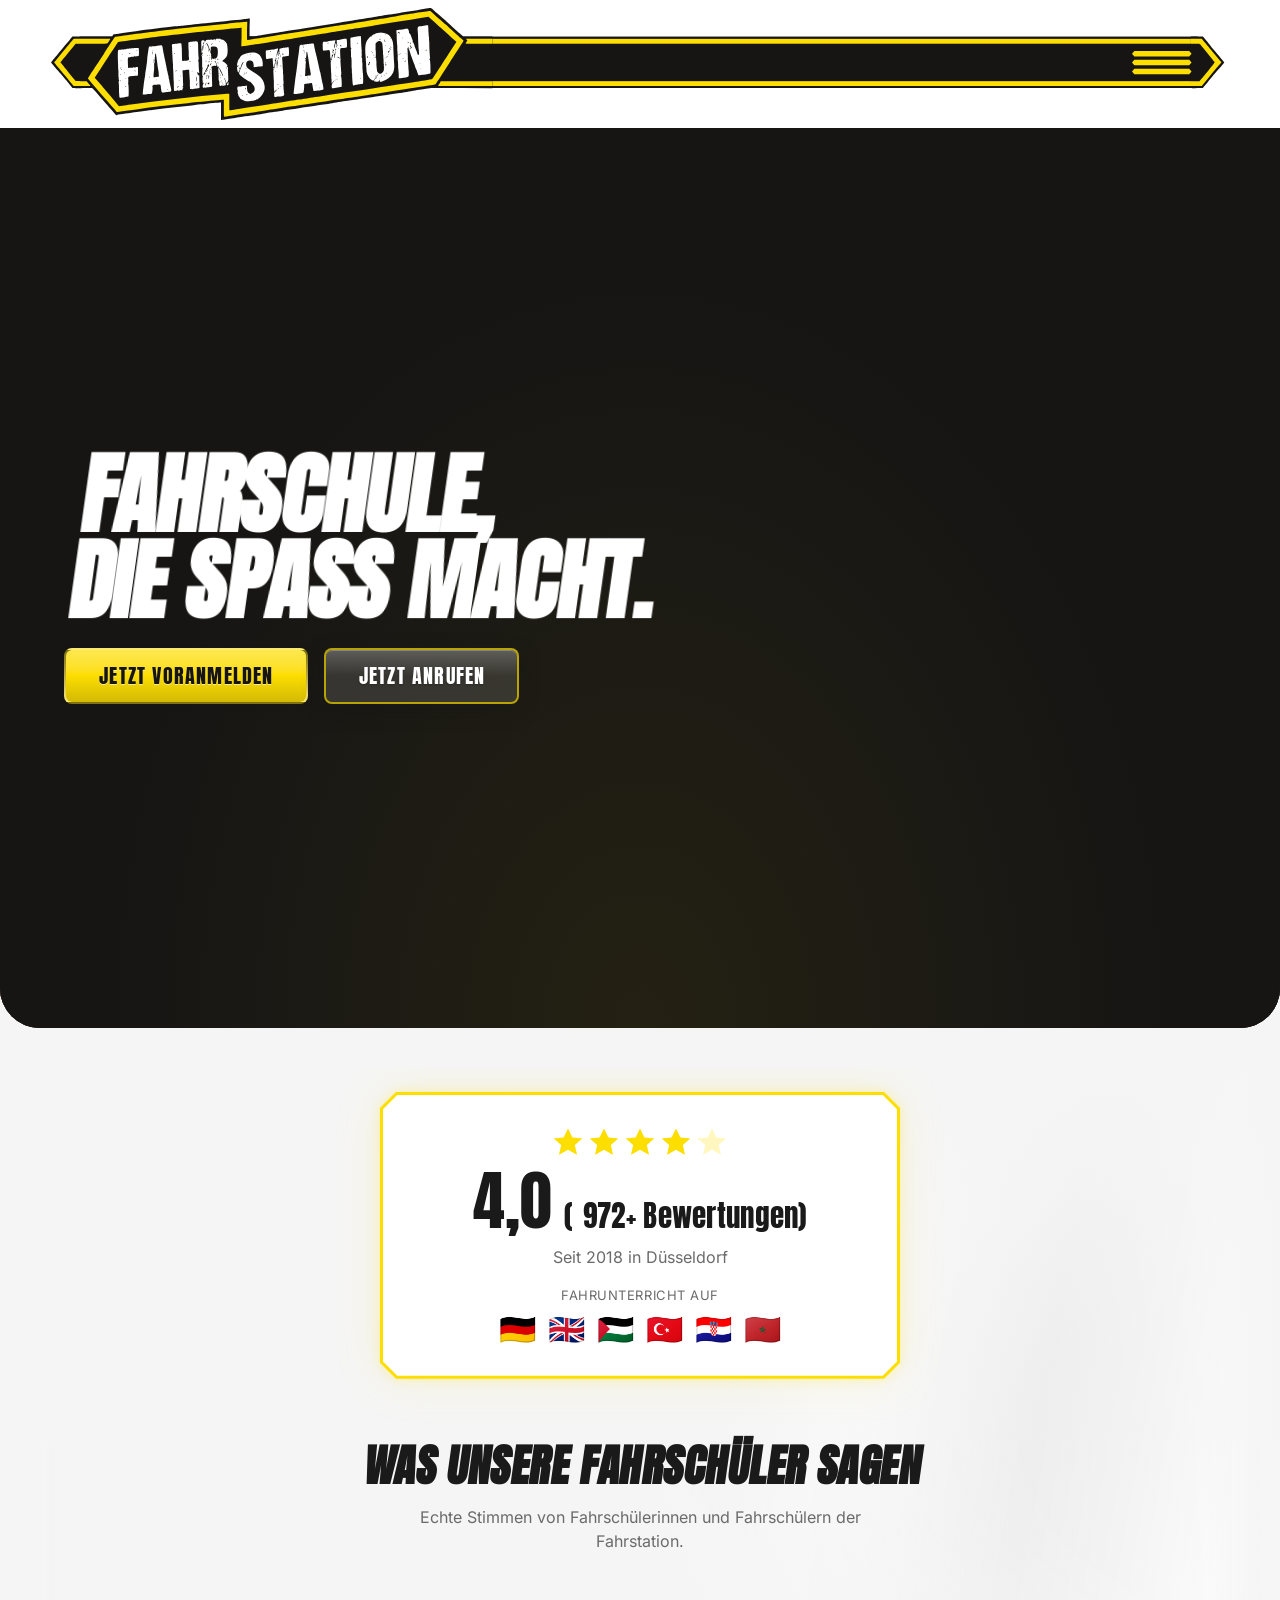
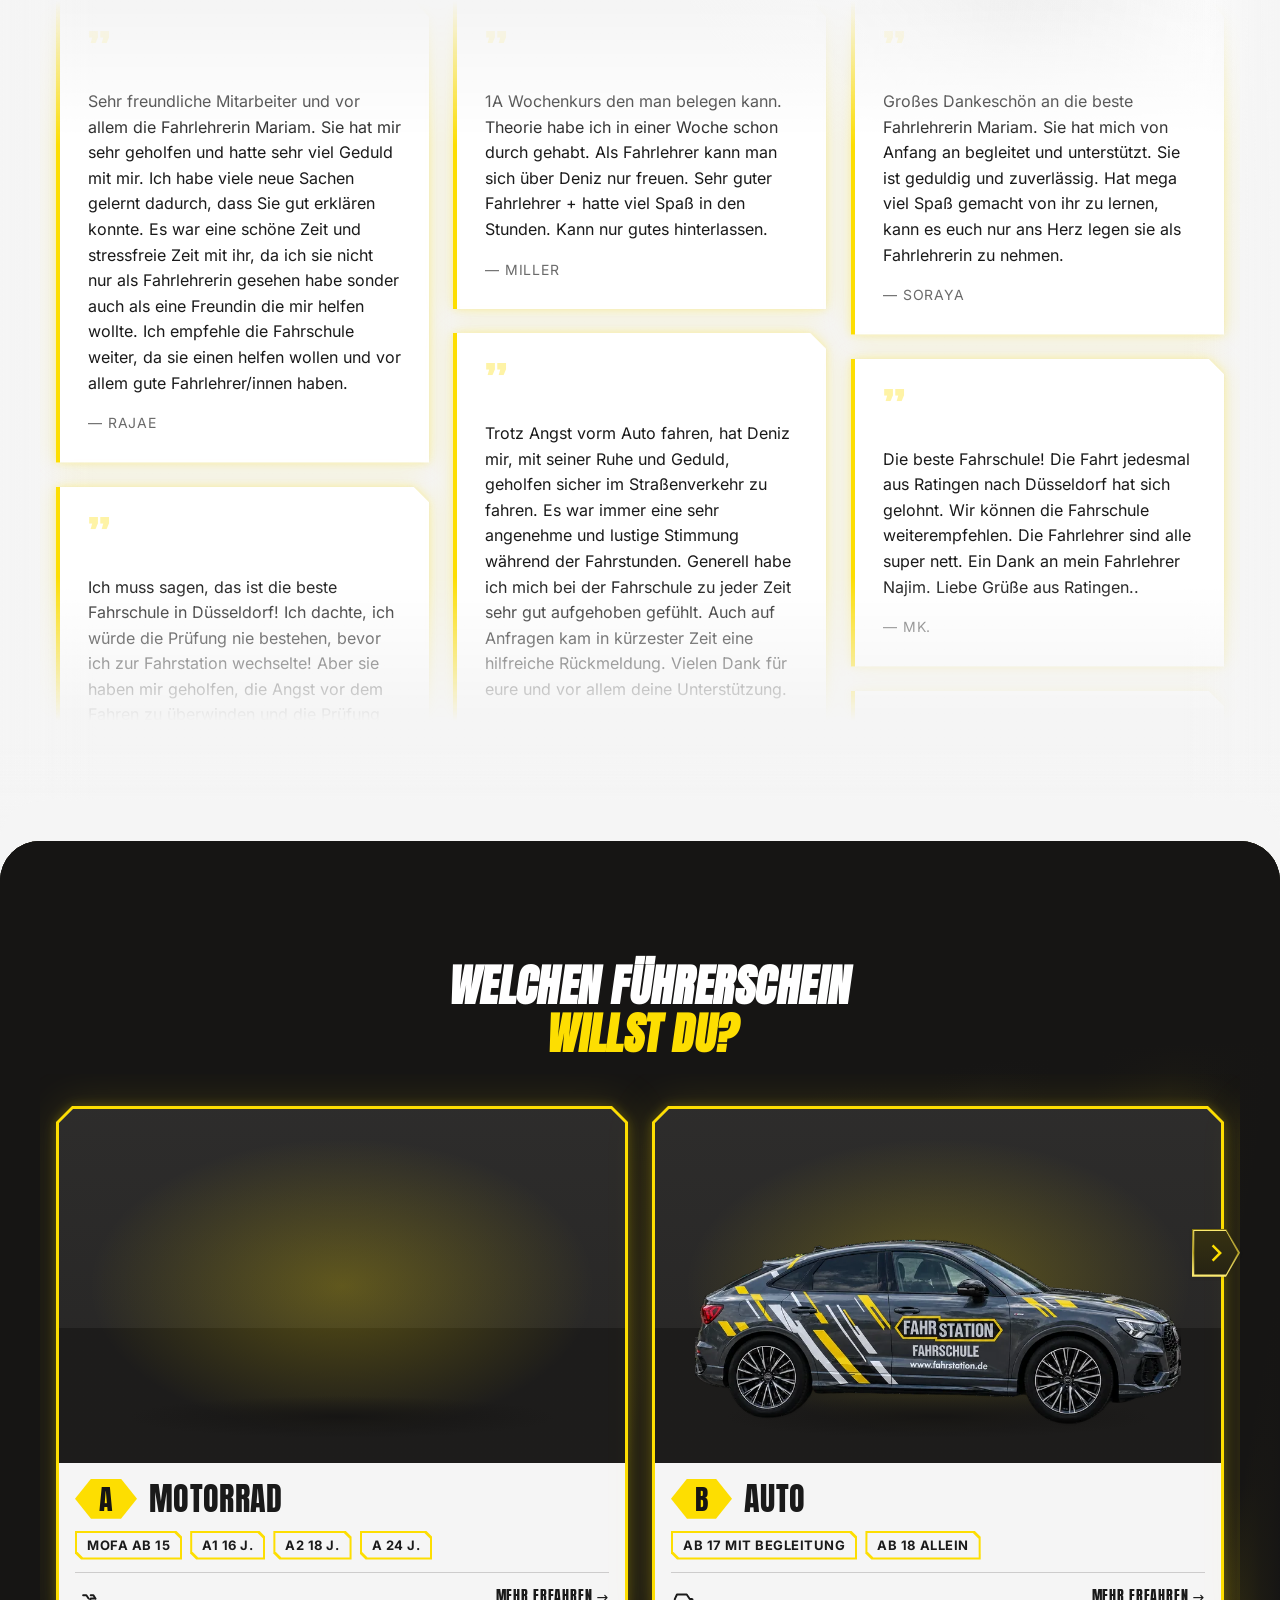
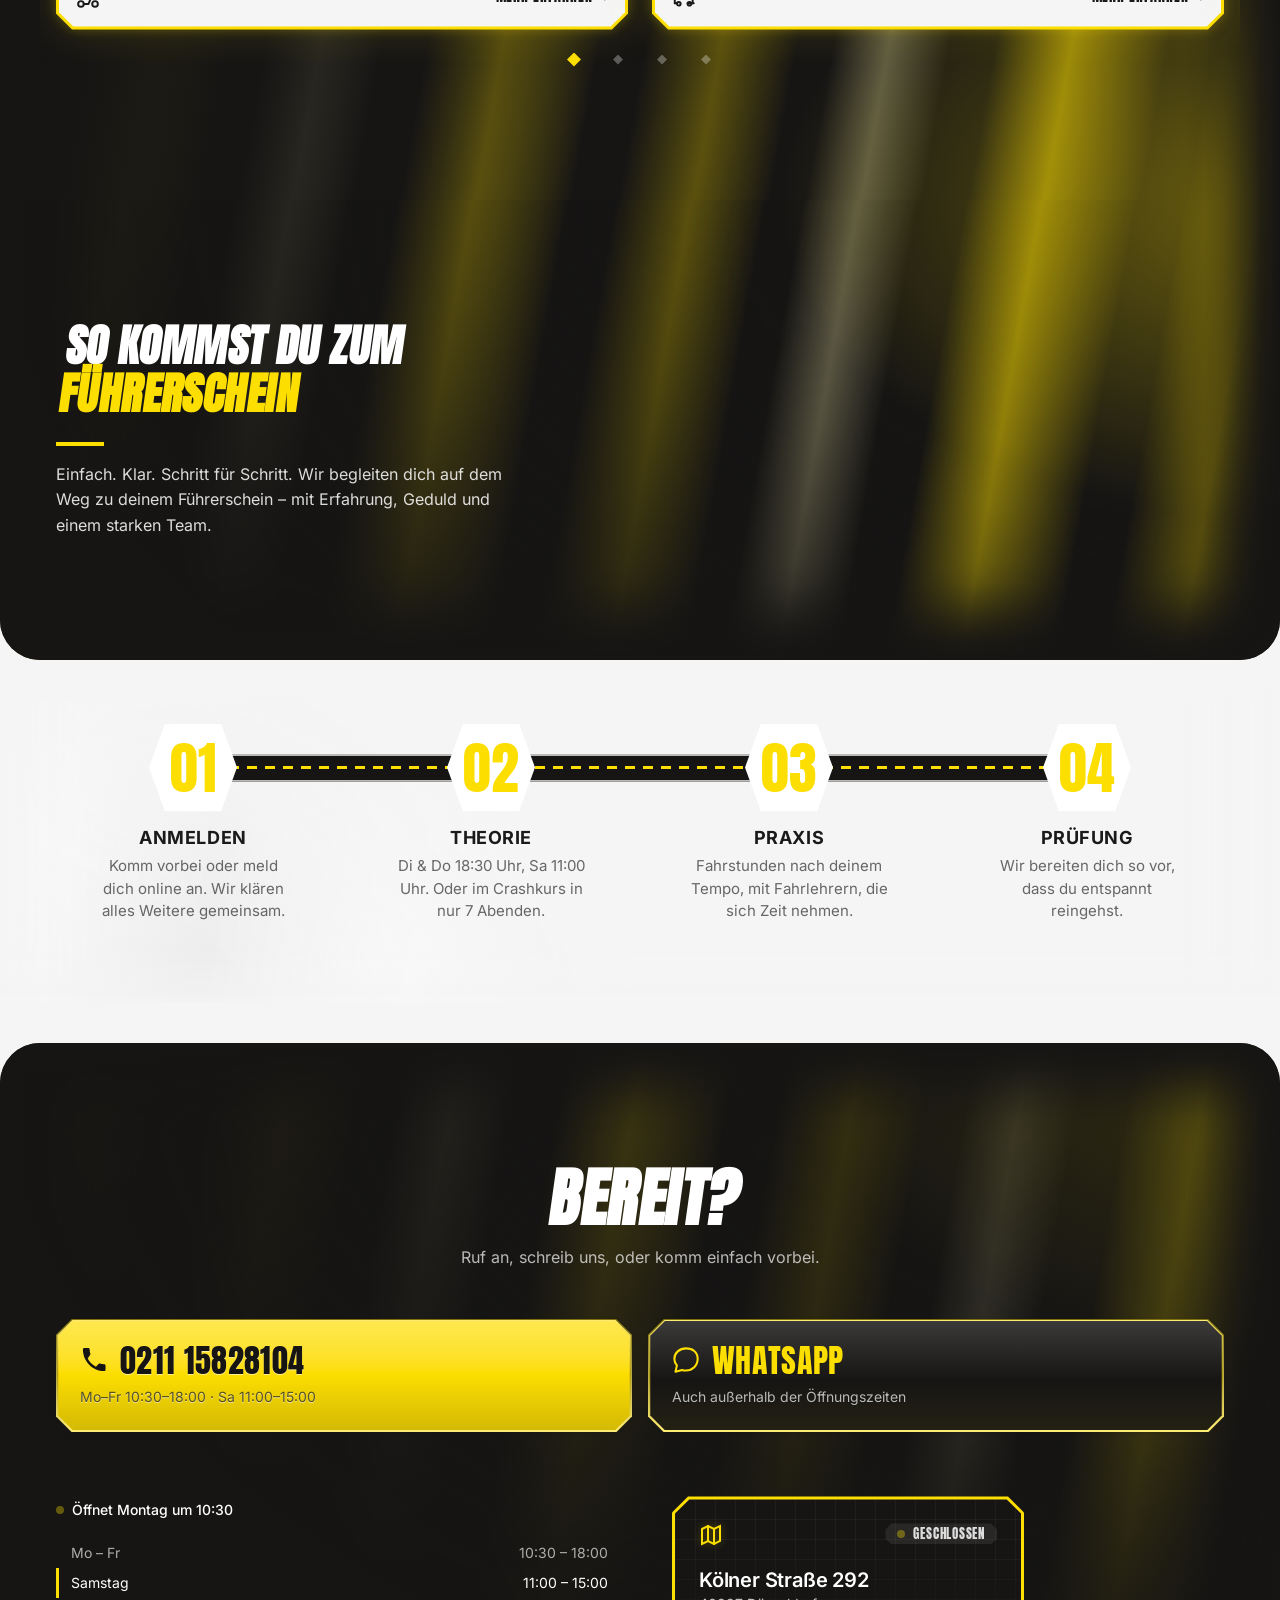
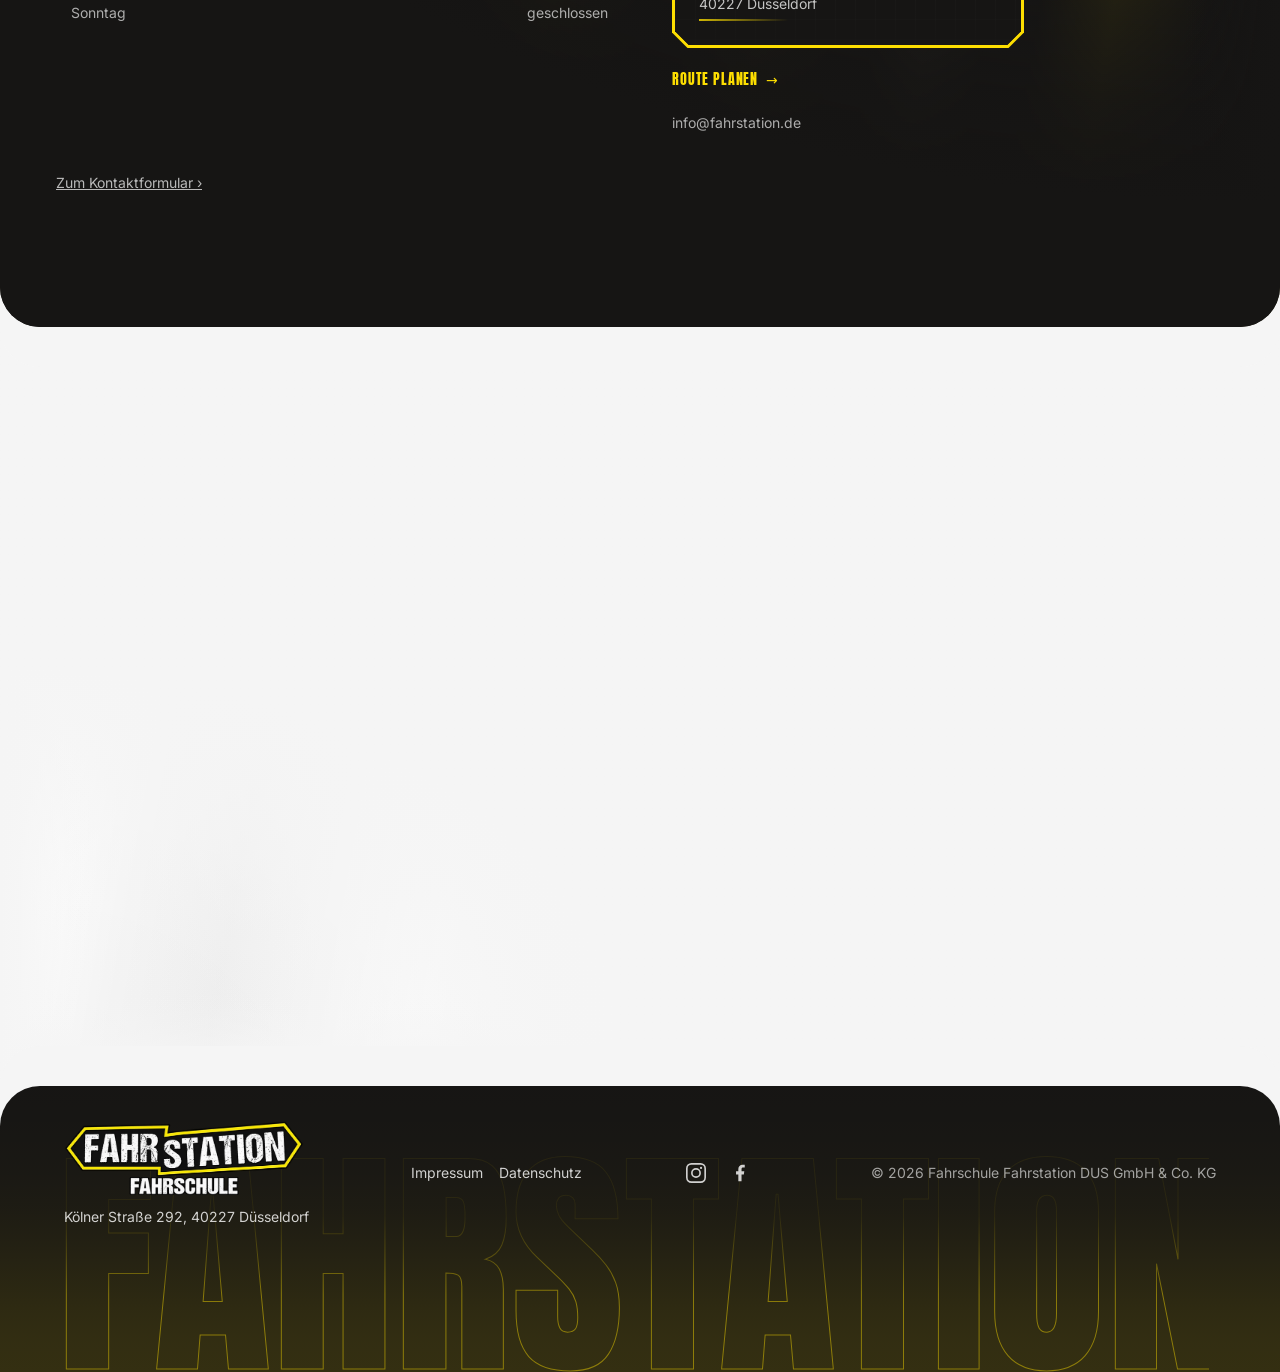
==== commit 43d8db9a: "Abschnitt Warum Fahrstation entfernt Co-Authored-By: Claude Opus 5.5 <noreply@anthropic.com> Claude-" ====
--- a/index.html
+++ b/index.html
@@ -18,7 +18,7 @@
 
   <script>document.documentElement.classList.add('js');</script>
   <link rel="stylesheet" href="design-tokens.css?v=1425defe">
-  <link rel="stylesheet" href="styles.css?v=4c4ed79c">
+  <link rel="stylesheet" href="styles.css?v=042ef628">
 
   <script type="application/ld+json">
   {
@@ -291,79 +291,7 @@
         </div>
       </div>
     </section>
-    <section id="warum" class="why shine shine--gold shine--tl shine--join-b round-t" aria-labelledby="why-heading">
-      <div class="why__inner">
-        <h2 class="why__heading" id="why-heading"><span class="why__word">Warum</span> <span class="why__word">Fahrstation?</span></h2>
-
-        <div class="why__switch" role="group" aria-label="Ansicht der Karten">
-          <span class="why__switch-thumb" aria-hidden="true"></span>
-          <button class="why__switch-btn" type="button" data-mode="ask" aria-pressed="false">Worauf achten?</button>
-          <button class="why__switch-btn" type="button" data-mode="do" aria-pressed="true">So machen wir's</button>
-        </div>
-
-        <div class="why__cards" data-mode="do">
-          <article class="why-card">
-            <div class="why-card__face why-card__face--ask">
-              <span class="why-card__mark" aria-hidden="true">?</span>
-              <p class="why-card__q">Passt der Theorieunterricht in deinen Alltag?</p>
-            </div>
-            <div class="why-card__face why-card__face--do">
-              <p class="why-card__stat"><span data-count-to="7">7</span> Abende</p>
-              <h3 class="why-card__title">Flexible Theorie</h3>
-              <ul class="faq-check why-card__list">
-                <li>Theorie Di &amp; Do 18:30 und Sa 11:00</li>
-                <li>Crashkurs in 7 Abenden</li>
-                <li>Büro Mo–Fr 10:30–18:00, Sa 11:00–15:00</li>
-              </ul>
-            </div>
-          </article>
-
-          <article class="why-card why-card--plus">
-            <span class="why-card__tag">Unser Plus</span>
-            <div class="why-card__face why-card__face--ask">
-              <span class="why-card__mark" aria-hidden="true">?</span>
-              <p class="why-card__q">Kannst du später auch Motorrad, Lkw oder Bus bei derselben Fahrschule machen?</p>
-            </div>
-            <div class="why-card__face why-card__face--do">
-              <p class="why-card__stat">A bis <span data-count-letters="A-D">D</span></p>
-              <h3 class="why-card__title">Alle Klassen unter einem Dach</h3>
-              <ul class="faq-check why-card__list">
-                <li>Motorrad, Auto, Lkw und Bus</li>
-                <li>Begleitetes Fahren ab 17, auch Automatik</li>
-                <li>Eigene Fahrzeuge im Fahrstation-Design</li>
-              </ul>
-            </div>
-          </article>
-
-          <article class="why-card">
-            <div class="why-card__face why-card__face--ask">
-              <span class="why-card__mark" aria-hidden="true">?</span>
-              <p class="why-card__q">Wirst du in deiner Sprache verstanden?</p>
-            </div>
-            <div class="why-card__face why-card__face--do">
-              <p class="why-card__stat">Seit <span data-count-to="2018" data-count-from="2000">2018</span></p>
-              <h3 class="why-card__title">Persönlich und mehrsprachig</h3>
-              <ul class="faq-check why-card__list">
-                <li>Seit 2018 in Düsseldorf, Kölner Straße 292</li>
-                <!-- OFFEN: Sprachenliste und Quelle 5,0 vom Inhaber bestätigen lassen -->
-                <li>Unterricht auch auf Englisch und Arabisch</li>
-                <!-- OFFEN: Sprachenliste und Quelle 5,0 vom Inhaber bestätigen lassen -->
-                <li>5,0 Sterne von Fahrschülern</li>
-              </ul>
-            </div>
-          </article>
-        </div>
-
-        <div class="why__cta">
-          <p class="why__cta-text">Überzeug dich selbst</p>
-          <div class="why__cta-actions">
-            <span class="metal metal--chamfer metal--cta metal--p1"><a class="metal__btn btn-signage" href="tel:+4921115828104"><span class="btn-signage__label">Jetzt anrufen</span></a></span>
-            <span class="metal metal--chamfer metal--cta metal--p2"><a class="metal__btn btn-signage" href="https://wa.me/4915229653650" target="_blank" rel="noopener"><span class="btn-signage__label">WhatsApp</span></a></span>
-          </div>
-        </div>
-      </div>
-    </section>
-    <section id="klassen" class="classes shine shine--gold shine--strong shine--join-t shine--join-b shine--br">
+    <section id="klassen" class="classes shine shine--gold shine--strong shine--join-b shine--br round-t">
       <div class="classes__inner">
         <h2 class="classes__heading">Welchen Führerschein<br><span class="classes__heading-accent">willst du?</span></h2>
         <div class="classes__carousel" role="region" aria-roledescription="Karussell" aria-label="Führerscheinklassen">
@@ -737,6 +665,6 @@
     <div class="site-footer__mark" aria-hidden="true"><span class="site-footer__mark-text">FAHRSTATION</span></div>
   </footer>
 
-  <script src="script.js?v=909f8a61"></script>
+  <script src="script.js?v=638b7de8"></script>
 </body>
 </html>
--- a/styles.css
+++ b/styles.css
@@ -340,8 +340,7 @@
 .page-header__title,
 .page-cta__heading,
 .contact-form__success-heading,
-.faq__heading,
-.why__heading {
+.faq__heading {
   transform: skewX(-8deg);
   transform-origin: left bottom;
 }
@@ -3617,8 +3616,7 @@
 .metal,
 .ghost-btn,
 .btn-primary,
-.mobile-cta-bar__item,
-.why-card--plus {
+.mobile-cta-bar__item {
   --m-dark: color-mix(in srgb, var(--accent) 45%, var(--primary));
   --m-mid: color-mix(in srgb, var(--accent-hover) 70%, var(--primary));
   --m-light: color-mix(in srgb, var(--accent) 55%, var(--text-light));
@@ -4620,8 +4618,7 @@
 }
 
 .page-header__facts li,
-.kb-info-card__q,
-.why-card__tag {
+.kb-info-card__q {
   padding: var(--space-1) var(--space-3);
   background-color: var(--accent);
   color: var(--primary);
@@ -4796,303 +4793,3 @@
     border-left: 1px solid var(--kb-line);
   }
 }
-
-
-/* ==========================================================================
-   „Warum Fahrstation?“ (#warum, Startseite, zwischen Bewertungen und Klassen)
-   --------------------------------------------------------------------------
-   Dunkle Sektion mit Gold-Schimmer, schließt nahtlos an #klassen an.
-   Schalter „Worauf achten?“ / „So machen wir’s“ (zwei Buttons mit
-   aria-pressed, gelbes Fasen-Schild gleitet zur aktiven Option) wechselt
-   den Zustand aller Karten über data-mode auf .why__cards. Beide Zustände
-   einer Karte liegen in derselben Grid-Zelle übereinander — die Karte ist
-   immer so hoch wie der höhere Inhalt, beim Umschalten springt nichts.
-   „Worauf achten?“ zeigt dieselbe dunkle Karte mit gedämpftem Rahmen,
-   großem gelben Fragezeichen und der Frage; „So machen wir’s“ hebt den
-   Rahmen an und zeigt Kennzahl, Titel und Häkchen-Liste.
-   Wiederverwendet: Fasen-Etikett (.page-header__facts li), Häkchen-Liste
-   (.faq-check), Gold-Metall-Rahmen (--m-frame der Metall-Buttons),
-   Metall-Schild-Buttons (.metal--cta), Eintritts-Keyframes (faq-rise),
-   Schimmer (.shine--gold).
-   ========================================================================== */
-#warum { --wedge-above: var(--background-light); }
-
-.why {
-  background-color: var(--primary);
-  color: var(--text-light);
-  padding-block: var(--space-20) var(--space-16);
-}
-
-.why__inner {
-  display: flex;
-  flex-direction: column;
-  align-items: center;
-  max-width: var(--max-width);
-  margin-inline: auto;
-  padding-inline: var(--space-4);
-}
-
-.why__heading {
-  margin: 0 0 var(--space-8);
-  font-family: var(--font-display);
-  font-size: var(--font-size-section-heading);
-  line-height: var(--line-height-tight);
-  letter-spacing: var(--letter-spacing-display);
-  text-transform: uppercase;
-  text-align: center;
-  color: var(--text-light);
-}
-
-.why__word { display: inline-block; }
-
-/* --- Schalter --- */
-.why__switch {
-  --sw-cut: 8px;
-  position: relative;
-  display: inline-flex;
-  margin: 0 0 var(--space-10);
-  padding: 4px;
-  background-color: color-mix(in srgb, var(--text-light) 10%, var(--primary));
-  clip-path: polygon(var(--sw-cut) 0, calc(100% - var(--sw-cut)) 0, 100% var(--sw-cut), 100% calc(100% - var(--sw-cut)), calc(100% - var(--sw-cut)) 100%, var(--sw-cut) 100%, 0 calc(100% - var(--sw-cut)), 0 var(--sw-cut));
-}
-
-html:not(.js) .why__switch { display: none; }
-
-.why__switch-thumb {
-  position: absolute;
-  top: 4px;
-  bottom: 4px;
-  left: 0;
-  width: 0;
-  background-color: var(--accent);
-  clip-path: polygon(6px 0, calc(100% - 6px) 0, 100% 6px, 100% calc(100% - 6px), calc(100% - 6px) 100%, 6px 100%, 0 calc(100% - 6px), 0 6px);
-  transition: transform 350ms cubic-bezier(0.2, 0.7, 0.2, 1), width 350ms cubic-bezier(0.2, 0.7, 0.2, 1);
-}
-
-.why__switch-btn {
-  position: relative;
-  min-height: 44px;
-  padding: var(--space-2) var(--space-4);
-  border: 0;
-  background: none;
-  color: color-mix(in srgb, var(--text-light) 80%, transparent);
-  font-family: var(--font-display);
-  font-size: var(--font-size-body);
-  letter-spacing: var(--letter-spacing-badge);
-  text-transform: uppercase;
-  cursor: pointer;
-  transition: color 250ms ease;
-  -webkit-tap-highlight-color: transparent;
-}
-
-.why__switch-btn[aria-pressed="true"] { color: var(--primary); }
-
-.why__switch-btn:focus-visible {
-  outline: 2px solid var(--accent);
-  outline-offset: -2px;
-}
-
-.why__switch-btn[aria-pressed="true"]:focus-visible { outline-color: var(--primary); }
-
-/* --- Karten --- */
-.why__cards {
-  display: flex;
-  flex-direction: column;
-  gap: var(--space-6);
-  width: 100%;
-  max-width: 420px;
-}
-
-.why-card {
-  --wc-bw: 2px;
-  --wc-cut: var(--badge-notch);
-  --wc-cut-in: calc(var(--wc-cut) - 0.586 * var(--wc-bw));
-  --wc-frame: color-mix(in srgb, var(--accent) 45%, var(--primary));
-  --wc-face: color-mix(in srgb, var(--text-light) 7%, var(--primary));
-  position: relative;
-  isolation: isolate;
-  display: grid;
-  padding: var(--space-8) var(--space-6);
-}
-
-.why-card::before,
-.why-card::after {
-  content: "";
-  position: absolute;
-  z-index: -1;
-  transition: background 400ms ease;
-}
-
-.why-card::before {
-  inset: 0;
-  background: var(--wc-frame);
-  clip-path: polygon(var(--wc-cut) 0, calc(100% - var(--wc-cut)) 0, 100% var(--wc-cut), 100% calc(100% - var(--wc-cut)), calc(100% - var(--wc-cut)) 100%, var(--wc-cut) 100%, 0 calc(100% - var(--wc-cut)), 0 var(--wc-cut));
-}
-
-.why-card::after {
-  inset: var(--wc-bw);
-  background: var(--wc-face);
-  clip-path: polygon(var(--wc-cut-in) 0, calc(100% - var(--wc-cut-in)) 0, 100% var(--wc-cut-in), 100% calc(100% - var(--wc-cut-in)), calc(100% - var(--wc-cut-in)) 100%, var(--wc-cut-in) 100%, 0 calc(100% - var(--wc-cut-in)), 0 var(--wc-cut-in));
-}
-
-/* hervorgehobene Karte: Gold-Metall-Rahmen, etwas dickerer Rand */
-.why-card--plus {
-  --wc-bw: 3px;
-  --wc-frame: var(--m-frame);
-  order: -1;
-}
-
-/* beide Zustände in derselben Zelle → feste Höhe */
-.why-card__face {
-  grid-area: 1 / 1;
-  display: flex;
-  flex-direction: column;
-  transition: opacity 350ms ease, visibility 350ms;
-}
-
-.why-card__face--ask {
-  justify-content: center;
-}
-
-.why-card__mark {
-  margin-bottom: var(--space-3);
-  font-family: var(--font-display);
-  font-size: var(--font-size-stat);
-  line-height: 1;
-  color: var(--accent);
-}
-
-.why-card__q {
-  margin: 0;
-  font-family: var(--font-body);
-  font-weight: 700;
-  font-size: var(--font-size-h3);
-  line-height: 1.4;
-  color: var(--text-light);
-}
-
-.why-card__stat {
-  margin: 0;
-  font-family: var(--font-display);
-  font-size: var(--font-size-stat);
-  line-height: 1;
-  letter-spacing: var(--letter-spacing-display);
-  text-transform: uppercase;
-  color: var(--accent);
-}
-
-.why-card__title {
-  margin: var(--space-3) 0 var(--space-4);
-  font-family: var(--font-display);
-  font-size: var(--font-size-h2);
-  line-height: var(--line-height-tight);
-  letter-spacing: var(--letter-spacing-display);
-  text-transform: uppercase;
-  color: var(--text-light);
-}
-
-.why-card .why-card__list {
-  grid-template-columns: 1fr;
-  color: var(--text-light);
-}
-
-.why-card__tag {
-  position: absolute;
-  top: 0;
-  left: 50%;
-  translate: -50% -50%;
-  z-index: 1;
-}
-
-/* Zustand „So machen wir's“ (Standard) */
-.why__cards[data-mode="do"] .why-card__face--ask,
-.why__cards[data-mode="ask"] .why-card__face--do {
-  opacity: 0;
-  visibility: hidden;
-}
-
-/* Zustand „Worauf achten?“: gleiche dunkle Karte, Rahmen gedämpft
-   (die hervorgehobene Karte behält ihren Gold-Metall-Rahmen) */
-.why__cards[data-mode="ask"] .why-card:not(.why-card--plus) {
-  --wc-frame: color-mix(in srgb, var(--accent) 22%, var(--primary));
-}
-
-/* --- Aufruf darunter --- */
-.why__cta {
-  display: flex;
-  flex-direction: column;
-  align-items: center;
-  gap: var(--space-4);
-  margin-top: var(--space-12);
-}
-
-.why__cta-text {
-  margin: 0;
-  font-family: var(--font-display);
-  font-size: var(--font-size-h3);
-  letter-spacing: var(--letter-spacing-display);
-  text-transform: uppercase;
-  color: var(--text-light);
-}
-
-.why__cta-actions {
-  display: flex;
-  flex-wrap: wrap;
-  justify-content: center;
-  gap: var(--space-4);
-}
-
-/* --- Eintritt: Wörter fallen von oben, Karten gleiten nacheinander herein --- */
-@keyframes why-word-in {
-  from { opacity: 0; translate: 0 -0.6em; }
-}
-
-.why--pending .why__word,
-.why--pending .why-card { opacity: 0; }
-
-.why.is-inview .why__word { animation: why-word-in 520ms cubic-bezier(0.2, 0.7, 0.2, 1) backwards; }
-.why.is-inview .why__word:nth-child(2) { animation-delay: 140ms; }
-.why.is-inview .why-card { animation: faq-rise 600ms cubic-bezier(0.2, 0.7, 0.2, 1) backwards; }
-.why.is-inview .why-card:nth-child(1) { animation-delay: 250ms; }
-.why.is-inview .why-card:nth-child(2) { animation-delay: 380ms; }
-.why.is-inview .why-card:nth-child(3) { animation-delay: 510ms; }
-
-@media (min-width: 900px) {
-  .why { padding-block: var(--space-30) var(--space-20); }
-
-  /* Karte 1 und 3 teilen die mittlere Zeile (gleich hoch), die
-     hervorgehobene Karte spannt über alle drei Zeilen und steht damit
-     größer und vertikal mittig dazu */
-  .why__cards {
-    display: grid;
-    grid-template-columns: repeat(3, 1fr);
-    grid-template-rows: 1fr auto 1fr;
-    column-gap: var(--space-8);
-    row-gap: 0;
-    max-width: 1080px;
-  }
-
-  .why-card { grid-row: 2; }
-  .why-card:nth-child(1) { grid-column: 1; }
-  .why-card:nth-child(3) { grid-column: 3; }
-
-  .why-card--plus {
-    grid-row: 1 / -1;
-    grid-column: 2;
-    order: 0;
-    z-index: 1;
-    scale: 1.06;
-    padding-block: var(--space-10);
-  }
-}
-
-@media (prefers-reduced-motion: reduce) {
-  .why__switch-thumb,
-  .why__switch-btn,
-  .why-card::before,
-  .why-card::after,
-  .why-card__face { transition: none; }
-
-  .why.is-inview .why__word,
-  .why.is-inview .why-card { animation: none; }
-}
